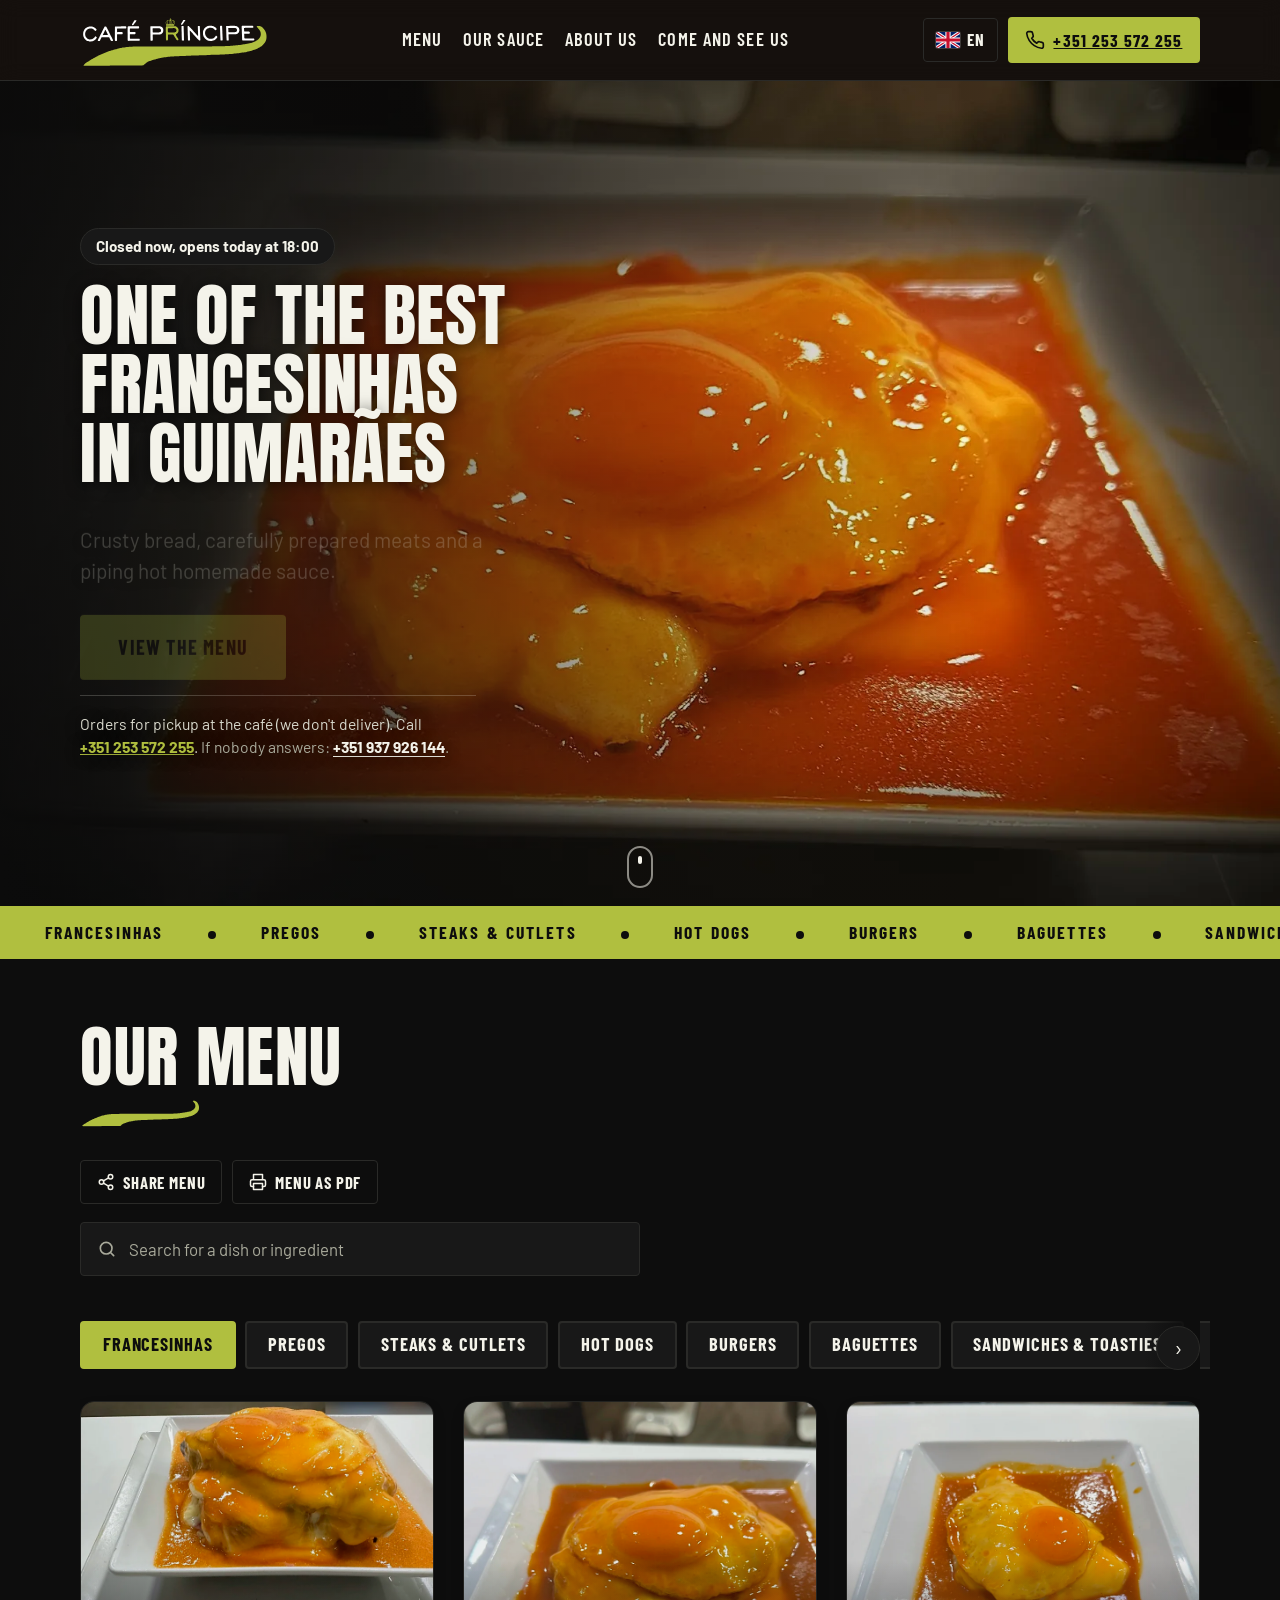
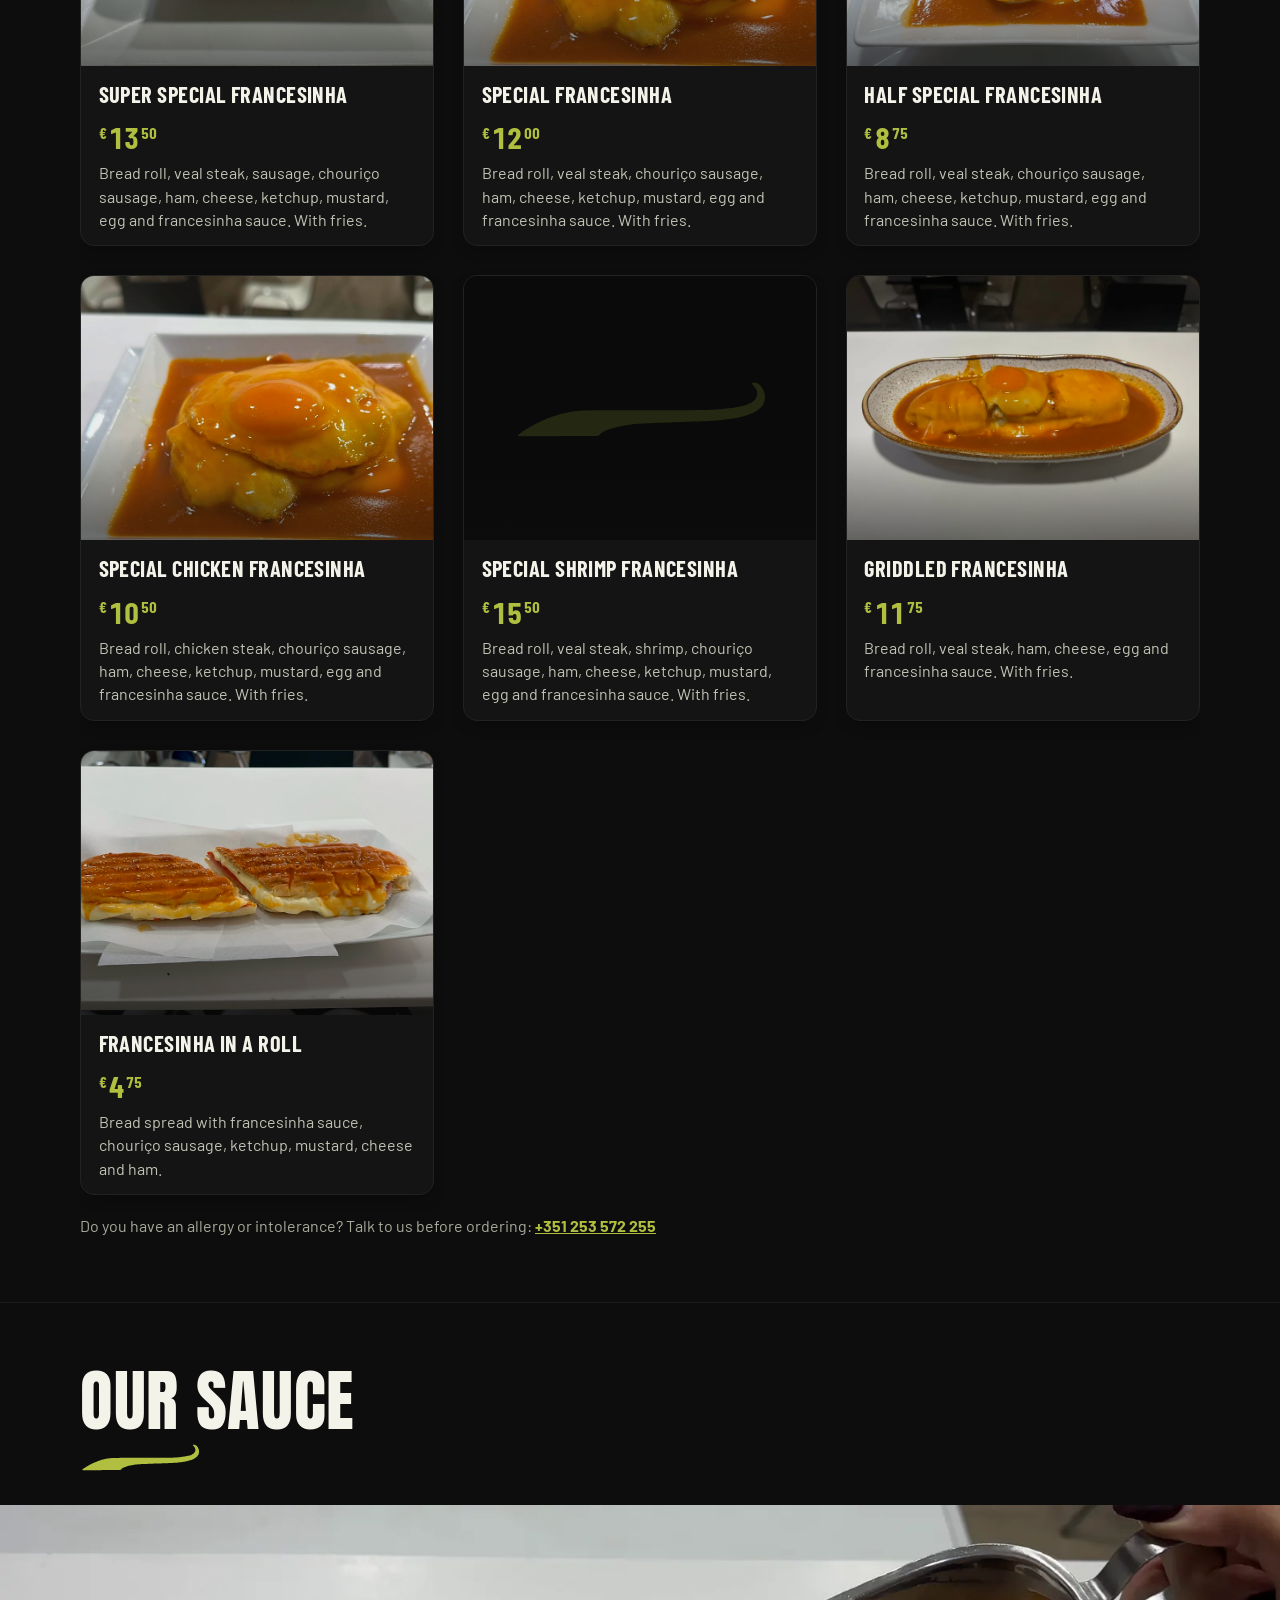
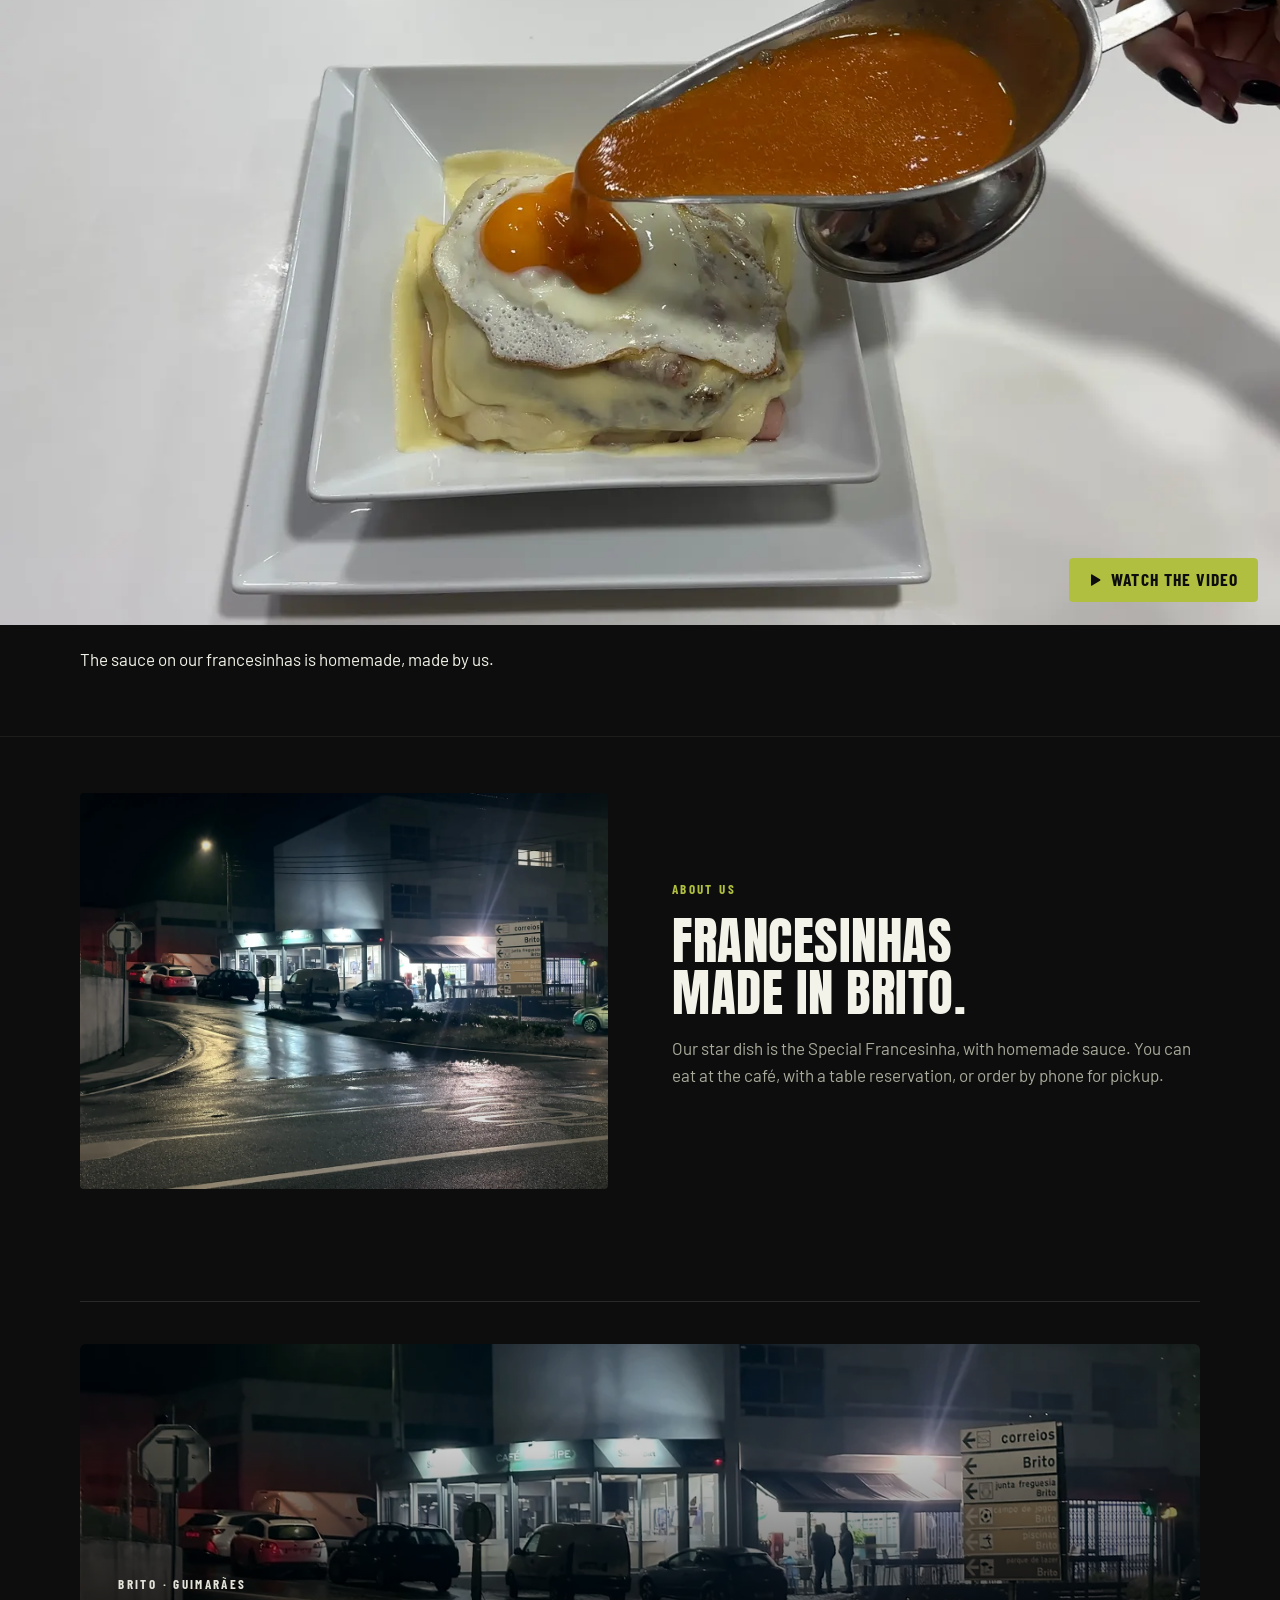
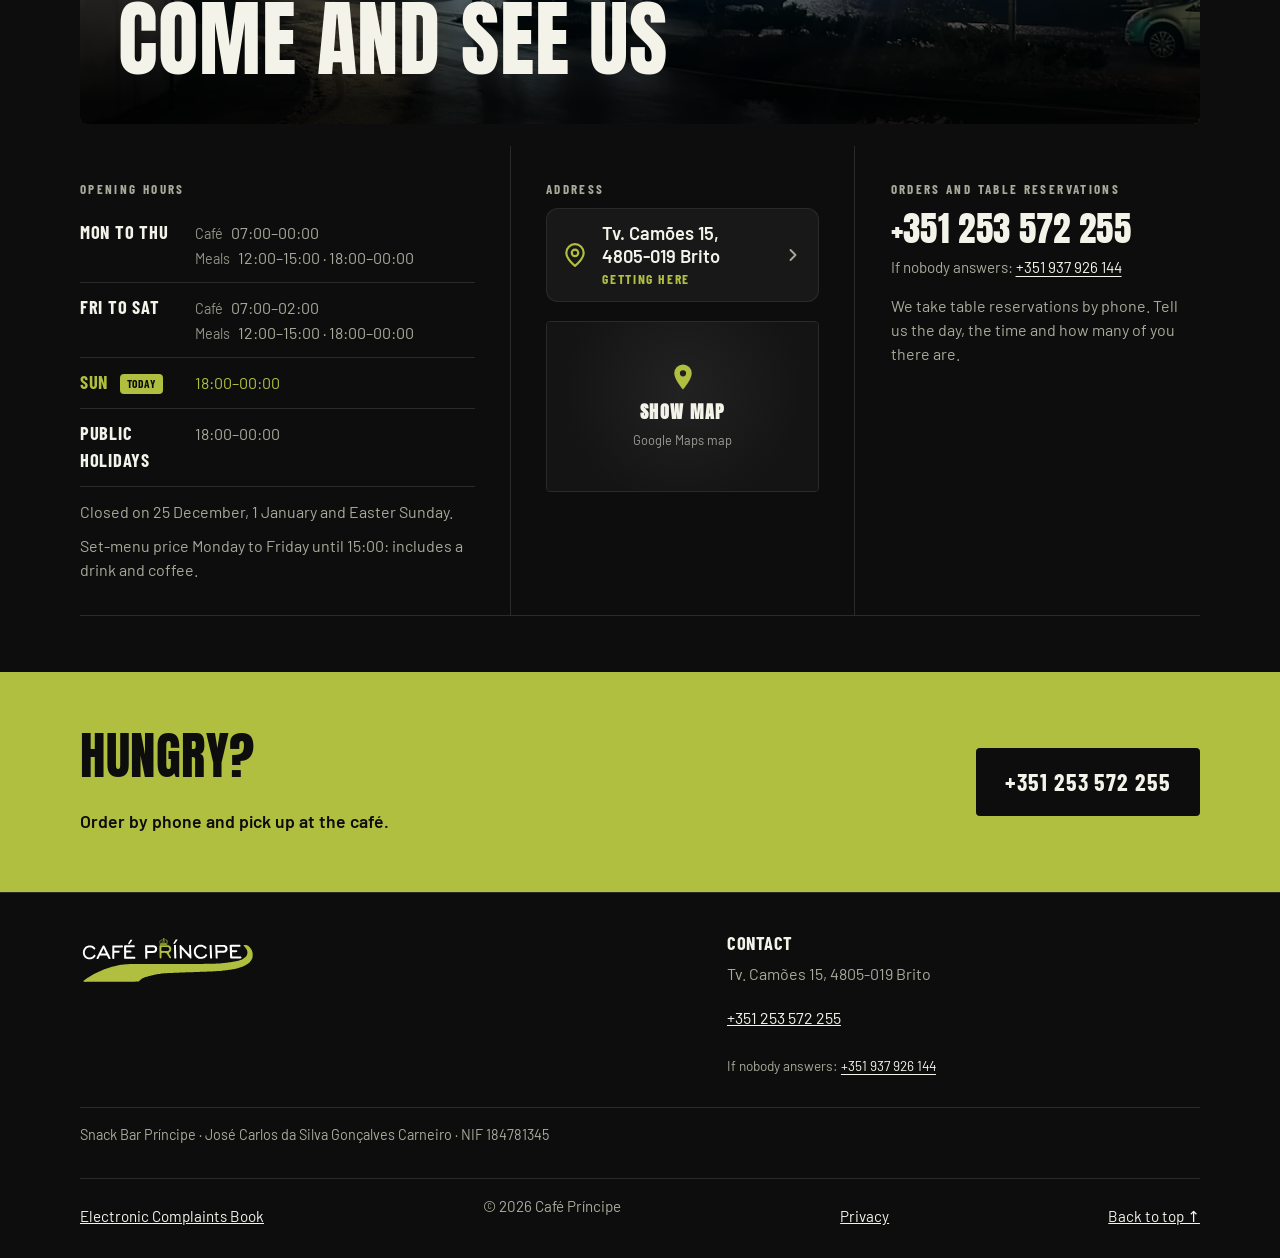
==== index.html @ 957758cd "Atualiza versões dos ficheiros" ====
<!DOCTYPE html>
<html lang="pt-PT">
<head>
<meta charset="UTF-8">
<meta name="viewport" content="width=device-width, initial-scale=1">
<title>Café Príncipe | Francesinhas em Brito, Guimarães</title>
<meta name="description" content="Café Príncipe, em Brito (Guimarães): francesinhas, pregos, panados, hambúrgueres e muito mais. Encomendas por telefone para levantar no café e reservas de mesa.">
<meta name="theme-color" content="#0D0D0D">
<!-- Partilha (WhatsApp/Facebook): endereço do site em og:url, canonical, JSON-LD, robots.txt e sitemap.xml (o sitemap é gerado por scripts/gerar-dados.py a partir do canonical) -->
<meta property="og:type" content="website">
<meta property="og:title" content="Café Príncipe">
<meta property="og:description" content="Francesinhas, pregos, panados e muito mais. Encomenda por telefone e levanta no café.">
<meta property="og:image" content="https://cafeprincipe.pt/og-image.jpg">
<meta property="og:url" content="https://cafeprincipe.pt/">
<meta name="twitter:card" content="summary_large_image">
<meta name="twitter:title" content="Café Príncipe">
<meta name="twitter:description" content="Francesinhas, pregos, panados e muito mais. Encomenda por telefone e levanta no café.">
<meta name="twitter:image" content="https://cafeprincipe.pt/og-image.jpg">
<link rel="canonical" href="https://cafeprincipe.pt/">
<link rel="icon" href="/favicon.ico" sizes="48x48">
<link rel="icon" type="image/png" sizes="192x192" href="/favicon-192.png">
<link rel="icon" type="image/svg+xml" href="/favicon.svg">
<link rel="apple-touch-icon" href="/apple-touch-icon.png">
<!-- Dados para o Google. O horário (openingHoursSpecification) é recalculado sozinho a partir do HORARIO em js/cafe.js quando a página abre -->
<script type="application/ld+json">
{"@context": "https://schema.org", "@type": "Restaurant", "name": "Café Príncipe", "url": "https://cafeprincipe.pt/", "telephone": "+351253572255", "address": {"@type": "PostalAddress", "streetAddress": "Tv. Camões 15", "postalCode": "4805-019", "addressLocality": "Brito, Guimarães", "addressCountry": "PT"}, "image": "https://cafeprincipe.pt/og-image.jpg", "servesCuisine": "Portuguesa", "acceptsReservations": true, "hasMenu": {"@type": "Menu", "url": "https://cafeprincipe.pt/#menu", "inLanguage": "pt-PT", "hasMenuSection": [{"@type": "MenuSection", "name": "Francesinhas", "hasMenuItem": [{"@type": "MenuItem", "name": "Super Francesinha Especial", "url": "https://cafeprincipe.pt/prato/super-francesinha-especial", "description": "Pão, bife de vitela, salsicha, chouriço, fiambre, queijo, ketchup, mostarda, ovo e molho de francesinha. Com batata.", "offers": {"@type": "Offer", "price": "13.50", "priceCurrency": "EUR"}}, {"@type": "MenuItem", "name": "Francesinha Especial", "url": "https://cafeprincipe.pt/prato/francesinha-especial", "description": "Pão, bife de vitela, chouriço, fiambre, queijo, ketchup, mostarda, ovo e molho de francesinha. Com batata.", "offers": {"@type": "Offer", "price": "12.00", "priceCurrency": "EUR"}}, {"@type": "MenuItem", "name": "Meia Francesinha Especial", "url": "https://cafeprincipe.pt/prato/meia-francesinha-especial", "description": "Pão, bife de vitela, chouriço, fiambre, queijo, ketchup, mostarda, ovo e molho de francesinha. Com batata.", "offers": {"@type": "Offer", "price": "8.75", "priceCurrency": "EUR"}}, {"@type": "MenuItem", "name": "Francesinha Especial de Frango", "url": "https://cafeprincipe.pt/prato/francesinha-especial-de-frango", "description": "Pão, bife de frango, chouriço, fiambre, queijo, ketchup, mostarda, ovo e molho de francesinha. Com batata.", "offers": {"@type": "Offer", "price": "10.50", "priceCurrency": "EUR"}}, {"@type": "MenuItem", "name": "Francesinha Especial de Camarão", "url": "https://cafeprincipe.pt/prato/francesinha-especial-de-camarao", "description": "Pão, bife de vitela, camarão, chouriço, fiambre, queijo, ketchup, mostarda, ovo e molho de francesinha. Com batata.", "offers": {"@type": "Offer", "price": "15.50", "priceCurrency": "EUR"}}, {"@type": "MenuItem", "name": "Francesinha na Chapa", "url": "https://cafeprincipe.pt/prato/francesinha-na-chapa", "description": "Pão, bife de vitela, fiambre, queijo, ovo e molho de francesinha. Com batata.", "offers": {"@type": "Offer", "price": "11.75", "priceCurrency": "EUR"}}, {"@type": "MenuItem", "name": "Francesinha em Pão", "url": "https://cafeprincipe.pt/prato/francesinha-em-pao", "description": "Pão barrado com molho de francesinha, chouriço, ketchup, mostarda, queijo e fiambre.", "offers": {"@type": "Offer", "price": "4.75", "priceCurrency": "EUR"}}]}, {"@type": "MenuSection", "name": "Pregos", "hasMenuItem": [{"@type": "MenuItem", "name": "Prego em Pão", "url": "https://cafeprincipe.pt/prato/prego-em-pao", "description": "Pão, bife de vitela, fiambre e queijo.", "offers": {"@type": "Offer", "price": "5.75", "priceCurrency": "EUR"}}, {"@type": "MenuItem", "name": "Prego em Pão c/ Ovo", "url": "https://cafeprincipe.pt/prato/prego-em-pao-c-ovo", "description": "Pão, bife de vitela, fiambre, queijo e ovo.", "offers": {"@type": "Offer", "price": "6.50", "priceCurrency": "EUR"}}, {"@type": "MenuItem", "name": "Prego em Prato", "url": "https://cafeprincipe.pt/prato/prego-em-prato", "description": "Bife de vitela, fiambre, queijo, alface, tomate e ovo. Com batata.", "offers": {"@type": "Offer", "price": "12.50", "priceCurrency": "EUR"}}]}, {"@type": "MenuSection", "name": "Bifes e Panados", "hasMenuItem": [{"@type": "MenuItem", "name": "Bife de Frango em Pão", "url": "https://cafeprincipe.pt/prato/bife-de-frango-em-pao", "description": "Pão, bife de frango, fiambre e queijo.", "offers": {"@type": "Offer", "price": "4.00", "priceCurrency": "EUR"}}, {"@type": "MenuItem", "name": "Panado no Pão", "url": "https://cafeprincipe.pt/prato/panado-no-pao", "description": "Pão, panado de porco, fiambre e queijo.", "offers": {"@type": "Offer", "price": "2.75", "priceCurrency": "EUR"}}, {"@type": "MenuItem", "name": "Panado em Prato", "url": "https://cafeprincipe.pt/prato/panado-em-prato", "description": "Panado de porco, fiambre, queijo e ovo. Com batata.", "offers": {"@type": "Offer", "price": "10.00", "priceCurrency": "EUR"}}]}, {"@type": "MenuSection", "name": "Cachorros", "hasMenuItem": [{"@type": "MenuItem", "name": "Cachorro em Pão", "url": "https://cafeprincipe.pt/prato/cachorro-em-pao", "description": "Pão barrado com molho de francesinha, salsicha, fiambre, queijo, ketchup e mostarda.", "offers": {"@type": "Offer", "price": "4.75", "priceCurrency": "EUR"}}, {"@type": "MenuItem", "name": "Cachorro Especial", "url": "https://cafeprincipe.pt/prato/cachorro-especial", "description": "Pão, salsicha, fiambre, queijo, ketchup, mostarda e molho de francesinha. Com batata.", "offers": {"@type": "Offer", "price": "11.00", "priceCurrency": "EUR"}}, {"@type": "MenuItem", "name": "Cachorro na Chapa", "url": "https://cafeprincipe.pt/prato/cachorro-na-chapa", "description": "Pão, salsicha, fiambre, queijo e molho de francesinha. Com batata.", "offers": {"@type": "Offer", "price": "11.00", "priceCurrency": "EUR"}}]}, {"@type": "MenuSection", "name": "Hambúrgueres", "hasMenuItem": [{"@type": "MenuItem", "name": "Hambúrguer em Pão", "url": "https://cafeprincipe.pt/prato/hamburguer-em-pao", "description": "Pão, hambúrguer, alface, tomate, queijo, fiambre, ovo, ketchup e mostarda.", "offers": {"@type": "Offer", "price": "5.75", "priceCurrency": "EUR"}}, {"@type": "MenuItem", "name": "Hambúrguer Especial", "url": "https://cafeprincipe.pt/prato/hamburguer-especial", "description": "Pão, hambúrguer, fiambre, queijo, alface, tomate, ovo, ketchup, mostarda e molho de francesinha. Com batata.", "offers": {"@type": "Offer", "price": "11.50", "priceCurrency": "EUR"}}, {"@type": "MenuItem", "name": "Hambúrguer de Picanha em Pão", "url": "https://cafeprincipe.pt/prato/hamburguer-de-picanha-em-pao", "description": "Pão, hambúrguer, fiambre, queijo cheddar, alface, tomate, bacon e molho Big Burger. Com batata.", "offers": {"@type": "Offer", "price": "10.50", "priceCurrency": "EUR"}}]}, {"@type": "MenuSection", "name": "Baguetes", "hasMenuItem": [{"@type": "MenuItem", "name": "Prego em Baguete c/ Ovo", "url": "https://cafeprincipe.pt/prato/prego-em-baguete-c-ovo", "description": "Baguete, bife de vitela, fiambre, queijo e ovo.", "offers": {"@type": "Offer", "price": "9.50", "priceCurrency": "EUR"}}, {"@type": "MenuItem", "name": "Baguete de Atum", "url": "https://cafeprincipe.pt/prato/baguete-de-atum", "description": "Baguete, maionese, alface, tomate, fiambre, queijo, atum e ovo.", "offers": {"@type": "Offer", "price": "5.00", "priceCurrency": "EUR"}}, {"@type": "MenuItem", "name": "Baguete Americana", "url": "https://cafeprincipe.pt/prato/baguete-americana", "description": "Baguete, maionese, alface, tomate, fiambre, queijo e ovo.", "offers": {"@type": "Offer", "price": "4.75", "priceCurrency": "EUR"}}]}, {"@type": "MenuSection", "name": "Sandes e Tostas", "hasMenuItem": [{"@type": "MenuItem", "name": "Sandes de Fiambre", "url": "https://cafeprincipe.pt/prato/sandes-de-fiambre", "description": "Pão e fiambre.", "offers": {"@type": "Offer", "price": "1.50", "priceCurrency": "EUR"}}, {"@type": "MenuItem", "name": "Sandes de Queijo", "url": "https://cafeprincipe.pt/prato/sandes-de-queijo", "description": "Pão e queijo.", "offers": {"@type": "Offer", "price": "1.60", "priceCurrency": "EUR"}}, {"@type": "MenuItem", "name": "Sandes Mista", "url": "https://cafeprincipe.pt/prato/sandes-mista", "description": "Pão, queijo e fiambre.", "offers": {"@type": "Offer", "price": "2.50", "priceCurrency": "EUR"}}, {"@type": "MenuItem", "name": "Torrada em Pão de Forma", "url": "https://cafeprincipe.pt/prato/torrada-em-pao-de-forma", "description": "Pão de forma barrado com manteiga.", "offers": {"@type": "Offer", "price": "1.30", "priceCurrency": "EUR"}}, {"@type": "MenuItem", "name": "Tosta Mista", "url": "https://cafeprincipe.pt/prato/tosta-mista", "description": "Pão barrado com manteiga, queijo e fiambre.", "offers": {"@type": "Offer", "price": "3.50", "priceCurrency": "EUR"}}]}, {"@type": "MenuSection", "name": "Omeletes", "hasMenuItem": [{"@type": "MenuItem", "name": "Omelete Mista", "url": "https://cafeprincipe.pt/prato/omelete-mista", "description": "Ovo, alface, tomate, cenoura, milho, fiambre e queijo. Com batata. Molho à escolha: iogurte ou azeite e vinagre.", "offers": {"@type": "Offer", "price": "9.50", "priceCurrency": "EUR"}}, {"@type": "MenuItem", "name": "Omelete de Fiambre", "url": "https://cafeprincipe.pt/prato/omelete-de-fiambre", "description": "Ovo, alface, tomate, cenoura, milho e fiambre. Com batata. Molho à escolha: iogurte ou azeite e vinagre.", "offers": {"@type": "Offer", "price": "8.75", "priceCurrency": "EUR"}}, {"@type": "MenuItem", "name": "Omelete de Queijo", "url": "https://cafeprincipe.pt/prato/omelete-de-queijo", "description": "Ovo, alface, tomate, cenoura, milho e queijo. Com batata. Molho à escolha: iogurte ou azeite e vinagre.", "offers": {"@type": "Offer", "price": "9.00", "priceCurrency": "EUR"}}, {"@type": "MenuItem", "name": "Omelete de Camarão", "url": "https://cafeprincipe.pt/prato/omelete-de-camarao", "description": "Ovo, camarão, alface, tomate, cenoura, milho, queijo e fiambre. Com batata. Molho à escolha: iogurte ou azeite e vinagre.", "offers": {"@type": "Offer", "price": "14.00", "priceCurrency": "EUR"}}]}, {"@type": "MenuSection", "name": "Saladas", "hasMenuItem": [{"@type": "MenuItem", "name": "Salada Mista", "url": "https://cafeprincipe.pt/prato/salada-mista", "description": "Alface, tomate, cenoura, milho, fiambre e queijo. Molho à escolha: iogurte ou azeite e vinagre.", "offers": {"@type": "Offer", "price": "7.00", "priceCurrency": "EUR"}}, {"@type": "MenuItem", "name": "Salada de Atum", "url": "https://cafeprincipe.pt/prato/salada-de-atum", "description": "Alface, tomate, cenoura, milho e atum. Com batata. Molho à escolha: iogurte ou azeite e vinagre.", "offers": {"@type": "Offer", "price": "7.50", "priceCurrency": "EUR"}}, {"@type": "MenuItem", "name": "Bife de Frango c/ Salada e Batata", "url": "https://cafeprincipe.pt/prato/bife-de-frango-c-salada-e-batata", "description": "Bife de frango, alface, tomate, fiambre, queijo, cenoura e milho. Com batata. Molho à escolha: iogurte ou azeite e vinagre.", "offers": {"@type": "Offer", "price": "9.25", "priceCurrency": "EUR"}}]}, {"@type": "MenuSection", "name": "Picadinhos", "hasMenuItem": [{"@type": "MenuItem", "name": "Picadinho de Vitela", "url": "https://cafeprincipe.pt/prato/picadinho-de-vitela", "description": "Carne de vitela, salsicha, chouriço, pickles, azeitonas e molho de francesinha. Com batata.", "offers": {"@type": "Offer", "price": "12.00", "priceCurrency": "EUR"}}, {"@type": "MenuItem", "name": "Meio Picadinho de Vitela", "url": "https://cafeprincipe.pt/prato/meio-picadinho-de-vitela", "description": "Carne de vitela, salsicha, chouriço, pickles, azeitonas e molho de francesinha. Com batata.", "offers": {"@type": "Offer", "price": "8.75", "priceCurrency": "EUR"}}]}, {"@type": "MenuSection", "name": "Entradas", "hasMenuItem": [{"@type": "MenuItem", "name": "Pão de Alho", "url": "https://cafeprincipe.pt/prato/pao-de-alho", "offers": {"@type": "Offer", "price": "2.75", "priceCurrency": "EUR"}}, {"@type": "MenuItem", "name": "Pão de Alho c/ Bacon", "url": "https://cafeprincipe.pt/prato/pao-de-alho-c-bacon", "description": "Com bacon.", "offers": {"@type": "Offer", "price": "4.50", "priceCurrency": "EUR"}}, {"@type": "MenuItem", "name": "Asinhas de Frango", "url": "https://cafeprincipe.pt/prato/asinhas-de-frango", "description": "Asinhas de frango fritas.", "offers": {"@type": "Offer", "price": "4.50", "priceCurrency": "EUR"}}, {"@type": "MenuItem", "name": "Rissóis de Carne", "url": "https://cafeprincipe.pt/prato/rissois-de-carne", "description": "6 rissóis de carne.", "offers": {"@type": "Offer", "price": "4.20", "priceCurrency": "EUR"}}, {"@type": "MenuItem", "name": "Bolinhos de Bacalhau", "url": "https://cafeprincipe.pt/prato/bolinhos-de-bacalhau", "description": "6 bolinhos de bacalhau.", "offers": {"@type": "Offer", "price": "4.80", "priceCurrency": "EUR"}}]}, {"@type": "MenuSection", "name": "Menu Infantil", "hasMenuItem": [{"@type": "MenuItem", "name": "Mini Prego de Vitela com Ovo", "url": "https://cafeprincipe.pt/prato/mini-prego-de-vitela-com-ovo", "description": "Mini prego de vitela com ovo.", "offers": {"@type": "Offer", "price": "8.75", "priceCurrency": "EUR"}}, {"@type": "MenuItem", "name": "Bife de Frango com Batata", "url": "https://cafeprincipe.pt/prato/bife-de-frango-com-batata", "description": "Bife de frango com batata.", "offers": {"@type": "Offer", "price": "5.50", "priceCurrency": "EUR"}}, {"@type": "MenuItem", "name": "2 Salsichas com Batata e Ovo", "url": "https://cafeprincipe.pt/prato/2-salsichas-com-batata-e-ovo", "description": "Duas salsichas com batata e ovo.", "offers": {"@type": "Offer", "price": "4.50", "priceCurrency": "EUR"}}, {"@type": "MenuItem", "name": "Hambúrguer com Ovo e Batata", "url": "https://cafeprincipe.pt/prato/hamburguer-com-ovo-e-batata", "description": "Hambúrguer com ovo e batata.", "offers": {"@type": "Offer", "price": "4.75", "priceCurrency": "EUR"}}]}, {"@type": "MenuSection", "name": "Sobremesas", "hasMenuItem": [{"@type": "MenuItem", "name": "Mousse de Chocolate", "url": "https://cafeprincipe.pt/prato/mousse-de-chocolate", "description": "Mousse de chocolate com granulado.", "offers": {"@type": "Offer", "price": "2.50", "priceCurrency": "EUR"}}, {"@type": "MenuItem", "name": "Baba de Camelo", "url": "https://cafeprincipe.pt/prato/baba-de-camelo", "description": "Doce cremoso de leite condensado com frutos secos.", "offers": {"@type": "Offer", "price": "2.50", "priceCurrency": "EUR"}}, {"@type": "MenuItem", "name": "Cheesecake de Limão", "url": "https://cafeprincipe.pt/prato/cheesecake-de-limao", "description": "Cheesecake cremoso com cobertura de limão.", "offers": {"@type": "Offer", "price": "2.50", "priceCurrency": "EUR"}}, {"@type": "MenuItem", "name": "Cheesecake de Maracujá", "url": "https://cafeprincipe.pt/prato/cheesecake-de-maracuja", "description": "Cheesecake cremoso com cobertura de maracujá.", "offers": {"@type": "Offer", "price": "2.50", "priceCurrency": "EUR"}}, {"@type": "MenuItem", "name": "Cheesecake de Oreo", "url": "https://cafeprincipe.pt/prato/cheesecake-de-oreo", "description": "Cheesecake cremoso com bolacha Oreo.", "offers": {"@type": "Offer", "price": "2.50", "priceCurrency": "EUR"}}, {"@type": "MenuItem", "name": "Cheesecake de Frutos Vermelhos", "url": "https://cafeprincipe.pt/prato/cheesecake-de-frutos-vermelhos", "description": "Cheesecake cremoso com cobertura de frutos vermelhos.", "offers": {"@type": "Offer", "price": "2.50", "priceCurrency": "EUR"}}, {"@type": "MenuItem", "name": "Mousse de Oreo", "url": "https://cafeprincipe.pt/prato/mousse-de-oreo", "description": "Mousse cremosa com bolacha Oreo.", "offers": {"@type": "Offer", "price": "2.50", "priceCurrency": "EUR"}}, {"@type": "MenuItem", "name": "Natas do Céu", "url": "https://cafeprincipe.pt/prato/natas-do-ceu", "description": "Sobremesa cremosa com bolacha.", "offers": {"@type": "Offer", "price": "2.50", "priceCurrency": "EUR"}}]}]}, "paymentAccepted": "Cash, Multibanco, MB WAY", "openingHoursSpecification": [{"@type": "OpeningHoursSpecification", "dayOfWeek": "Sunday", "opens": "18:00", "closes": "23:59"}, {"@type": "OpeningHoursSpecification", "dayOfWeek": "Monday", "opens": "07:00", "closes": "23:59"}, {"@type": "OpeningHoursSpecification", "dayOfWeek": "Tuesday", "opens": "07:00", "closes": "23:59"}, {"@type": "OpeningHoursSpecification", "dayOfWeek": "Wednesday", "opens": "07:00", "closes": "23:59"}, {"@type": "OpeningHoursSpecification", "dayOfWeek": "Thursday", "opens": "07:00", "closes": "23:59"}, {"@type": "OpeningHoursSpecification", "dayOfWeek": "Friday", "opens": "07:00", "closes": "02:00"}, {"@type": "OpeningHoursSpecification", "dayOfWeek": "Saturday", "opens": "07:00", "closes": "02:00"}]}
</script>

<link rel="preload" as="font" type="font/woff2" href="/fonts/anton-400-latin.woff2" crossorigin>
<link rel="preload" as="font" type="font/woff2" href="/fonts/barlow-400-latin.woff2" crossorigin>
<link rel="preload" as="font" type="font/woff2" href="/fonts/barlow-500-latin.woff2" crossorigin>
<link rel="preload" as="font" type="font/woff2" href="/fonts/barlow-600-latin.woff2" crossorigin>
<link rel="preload" as="font" type="font/woff2" href="/fonts/barlow-condensed-600-latin.woff2" crossorigin>
<link rel="stylesheet" href="/css/estilo.css?v=1659bff3">
<meta name="versao" content="1659bff3">
<script>document.documentElement.classList.add("js");if(!(navigator.serviceWorker&&navigator.serviceWorker.controller)){[["/img/hero.webp","(min-width:821px)"],["/img/hero-v-francesinha-especial.webp","(max-width:820px)"]].forEach(function(x){var k=document.createElement("link");k.rel="preload";k.as="image";k.href=x[0];k.media=x[1];k.setAttribute("fetchpriority","high");document.head.appendChild(k)})}setTimeout(function(){document.documentElement.classList.add("pronto")},1500);try{var l=(localStorage.getItem("idioma")||navigator.language||"pt").slice(0,2).toLowerCase();if(/^(en|fr|de|es)$/.test(l)){var k=document.createElement("link");k.rel="preload";k.as="script";k.href="/js/traducoes.js?v="+document.querySelector("meta[name=versao]").content;document.head.appendChild(k)}}catch(e){}</script>
</head>
<body>

<dialog id="dlgPriv" aria-labelledby="privTitulo">
  <button type="button" class="dlg-fechar" id="fecharPriv" aria-label="Fechar">×</button>
  <h2 id="privTitulo"></h2>
  <div id="privCorpo"></div>
</dialog>

<dialog id="dlgMapas" class="folha" aria-labelledby="mapasTitulo">
  <div class="folha-pega" aria-hidden="true"></div>
  <h2 id="mapasTitulo" tabindex="-1" autofocus>Como chegar</h2>
  <p class="folha-morada" id="mapasMorada"></p>
  <a class="folha-linha" id="gmaps2" target="_blank" rel="noopener"><img src="/img/mapas/google-maps.svg" alt="" width="40" height="40" loading="lazy"><span>Google Maps</span><s aria-hidden="true">›</s></a>
  <a class="folha-linha" id="waze2" target="_blank" rel="noopener"><img src="/img/mapas/waze.svg" alt="" width="40" height="40" loading="lazy"><span>Waze</span><s aria-hidden="true">›</s></a>
  <a class="folha-linha" id="apple2" target="_blank" rel="noopener" hidden><img src="/img/mapas/apple-maps.svg" alt="" width="40" height="40" loading="lazy"><span>Apple Maps</span><s aria-hidden="true">›</s></a>
</dialog>

<div id="menuImpressao" aria-hidden="true"></div>


<!-- Logótipo vetorial do Café Príncipe (definido uma vez, usado com <use>) -->
<svg width="0" height="0" style="position:absolute" aria-hidden="true" focusable="false">
  <defs>
    <g id="logo-cp">
      <path style="fill:#fff" fill-rule="evenodd" d="M642.8 103.2C642.7 103 642.4 102.7 642.3 102.4C642.2 102.1 642.1 101.8 642.2 101.4C642.2 101.1 641.9 101.4 642.4 100.2C642.9 99.1 644.4 95.9 645.2 94.3C646.1 92.7 647 92 647.7 90.8C648.4 89.5 648.9 88.1 649.5 86.9C650.2 85.8 651 84.9 651.7 83.9C652.3 82.9 652.8 81.6 653.2 80.8C653.7 80 653.8 79.8 654.2 79.4C654.7 78.9 655.2 78.4 655.8 78.1C656.3 77.8 656.1 77.7 657.4 77.6C658.7 77.5 662.3 77.4 663.4 77.4C664.6 77.4 664 77.4 664.2 77.5C664.5 77.6 664.7 77.7 664.9 77.9C665.1 78.1 665.3 78.3 665.4 78.7C665.5 79 665.6 79.4 665.5 79.8C665.5 80.1 665.5 80.5 665.3 80.9C665.1 81.3 665.5 81.1 664.6 82.2C663.8 83.4 661.7 85.7 660.2 87.6C658.8 89.5 657.2 92.1 656.1 93.6C655.1 95 654.8 95 653.8 96.4C652.7 97.8 650.7 100.8 649.9 101.9C649 103 649.2 102.7 648.8 102.9C648.3 103.2 648.2 103.3 647.4 103.5C646.6 103.5 644.7 103.6 643.9 103.5C643.1 103.5 642.9 103.2 642.8 103.2Z M379.8 104.7C379.7 104.5 379.3 104.2 379.2 103.9C379.1 103.6 379 103.3 379 102.9C379 102.6 379.1 102.1 379.2 101.8C379.3 101.4 379.2 101.3 379.6 100.6C380 99.9 381 98.5 381.6 97.4C382.2 96.4 382.6 95.3 383.2 94.2C383.8 93.2 384.7 92.4 385.4 91.1C386.2 89.8 386.7 88.3 387.8 86.6C388.8 84.9 390.8 81.9 391.7 80.8C392.6 79.6 392.6 79.8 393.1 79.6C393.6 79.3 393.4 79.2 394.6 79.2C395.8 79.1 399.2 79 400.4 79C401.6 79.1 401.2 79.1 401.6 79.3C401.9 79.4 402.2 79.6 402.5 79.8C402.7 79.9 402.9 80.1 403 80.4C403.1 80.7 403.3 81.1 403.3 81.4C403.3 81.8 403.3 82.2 403.2 82.6C403.1 82.9 403.4 82.7 402.7 83.6C402.1 84.5 400.5 86.1 399.2 87.9C397.9 89.7 396 92.6 394.8 94.3C393.5 96 392.7 96.6 391.6 98.1C390.4 99.6 388.8 102.1 387.9 103.2C387 104.3 386.8 104.3 386.2 104.7C385.7 105.1 385.2 105.3 384.4 105.4C383.6 105.5 381.9 105.4 381.2 105.3C380.6 105.3 380.7 105.2 380.4 105.1C380.2 105 379.9 104.7 379.8 104.7Z M826.1 133.2C825.9 133.1 825.8 133.4 825.2 132.6C824.7 131.9 823.6 129.9 822.6 128.8C821.6 127.6 820.5 126.6 819.4 125.8C818.4 125 817.8 124.5 816.4 123.8C815.1 123 812.9 121.9 811.4 121.2C810 120.6 809.4 120.4 807.8 120.1C806.1 119.7 803.6 119.3 801.8 119.2C799.9 119.1 798.4 119.3 796.9 119.4C795.4 119.6 794.4 119.6 792.9 119.9C791.4 120.3 789.4 120.9 788.1 121.4C786.7 121.9 785.6 122.5 784.8 123C783.9 123.5 784 123.4 782.9 124.4C781.8 125.4 779.3 127.6 778.1 128.9C776.9 130.2 776.2 131.2 775.7 132.1C775.1 132.9 774.9 133.4 774.6 134C774.3 134.6 774.2 134.6 773.8 135.8C773.5 136.9 772.7 139.1 772.3 141.1C772 143 771.7 145.5 771.7 147.4C771.6 149.4 772 151.3 772.1 152.8C772.3 154.2 772.3 154.3 772.8 155.9C773.3 157.5 774.4 160.8 775.1 162.4C775.8 164 776 164.1 777.1 165.5C778.1 166.9 779.8 169.2 781.4 170.8C783 172.3 785 173.5 786.6 174.5C788.2 175.6 789.2 176.2 790.9 176.9C792.6 177.5 795.2 178.2 796.8 178.5C798.3 178.8 799 178.8 800.4 178.8C801.8 178.9 803.6 179 805.2 178.8C806.9 178.7 808.8 178.3 810.2 178C811.7 177.6 812.8 177.2 813.9 176.8C815.1 176.3 816.5 175.6 817.2 175.2C818 174.8 817.4 175.2 818.4 174.4C819.4 173.7 821.7 171.8 823.1 170.4C824.5 169 825.8 167.1 826.7 165.9C827.6 164.7 828 163.9 828.4 163.4C828.9 162.8 829 162.7 829.4 162.5C829.8 162.4 830.3 162.3 830.8 162.3C831.2 162.3 831.6 162.5 832.1 162.8C832.6 163 833 163.3 833.8 163.9C834.5 164.4 835.9 165.6 836.4 166.1C837 166.6 836.9 166.6 837 166.9C837.2 167.2 837.3 167.5 837.3 167.9C837.4 168.3 837.4 168.8 837.4 169.2C837.4 169.7 837.4 169.9 837.2 170.4C836.9 171 836.8 171.5 836.1 172.6C835.4 173.6 834.6 175 832.9 176.8C831.2 178.5 827.9 181.6 826 183.1C824 184.6 822.3 185.3 821.2 185.9C820.2 186.5 820.4 186.3 819.4 186.7C818.4 187.1 816.8 187.7 815.2 188.1C813.8 188.5 811.6 189.1 810.4 189.3C809.2 189.6 808.9 189.6 808.1 189.7C807.3 189.8 807.5 189.8 805.6 189.8C803.7 189.8 798.8 189.9 796.6 189.8C794.3 189.6 793.8 189.4 792.1 189C790.4 188.6 788.1 188 786.2 187.3C784.4 186.6 783 186 781.1 184.8C779.1 183.7 776.2 181.6 774.6 180.3C773 179.1 772.4 178.2 771.5 177.2C770.6 176.3 769.9 175.5 769.1 174.4C768.2 173.3 767.3 171.9 766.5 170.8C765.8 169.6 765 168.2 764.6 167.3C764.1 166.5 764.4 167.3 763.9 165.9C763.5 164.6 762.3 161.2 761.8 159.2C761.2 157.3 761 156 760.7 154.1C760.5 152.1 760.3 150 760.4 147.6C760.4 145.2 760.7 141.7 760.9 139.8C761.1 137.8 761.2 137.2 761.7 135.8C762.1 134.3 762.7 132.8 763.5 131.1C764.3 129.4 765.7 126.6 766.4 125.4C767 124.2 766 125.3 767.5 123.8C768.8 122.2 773.3 117.7 774.8 116.3C776.2 114.8 775.6 115.5 776.2 115.1C776.9 114.7 777.3 114.4 778.6 113.7C779.9 113 782.6 111.6 783.9 111C785.2 110.4 785.1 110.5 786.4 110.2C787.7 109.8 789.8 109.1 791.6 108.8C793.4 108.5 795.9 108.3 797.2 108.2C798.6 108.1 798.4 108.1 799.8 108.2C801.1 108.2 803.6 108.4 805.4 108.6C807.2 108.8 809.1 109 810.6 109.3C812.1 109.6 813 109.9 814.4 110.4C815.9 110.9 817.7 111.6 819.2 112.3C820.8 113.1 822.3 114.1 823.6 114.9C824.8 115.7 825.7 116.2 826.8 117.1C827.9 117.9 829.4 119.2 830.2 120C831.1 120.8 831.3 121.1 831.9 121.8C832.4 122.4 833.1 123.5 833.5 124.1C833.8 124.7 833.9 124.9 834 125.2C834.1 125.6 834.2 126.1 834.2 126.4C834.2 126.8 834.2 127.1 834.1 127.4C834 127.8 833.9 128.1 833.5 128.4C833.2 128.8 833.4 128.8 832.2 129.6C831.1 130.4 827.8 132.5 826.8 133.1C825.7 133.7 826.2 133.1 826.1 133.2Z M1035.2 186.1C1034.9 186.2 1034.1 186.7 1033.4 186.9C1032.8 187.1 1037.1 187.1 1031.2 187.2C1025.4 187.3 1007.3 187.5 998.2 187.5C989.2 187.5 981.3 187.5 977.1 187.4C972.9 187.4 973.9 187.2 973.1 187.1C972.2 187 972.4 187 972.1 186.9C971.8 186.8 971.6 186.6 971.5 186.4C971.3 186.2 971.1 185.9 971 185.6C971 185.2 971.1 189.1 970.9 184.4C970.7 179.7 970.2 163.4 969.9 157.2C969.7 151.1 969.6 151.9 969.4 147.8C969.3 143.6 969.2 136.2 969 132.1C968.9 128 968.5 125.7 968.4 123.1C968.2 120.5 968.2 118.3 968.2 116.4C968.2 114.5 968.2 112.7 968.3 111.8C968.4 110.8 968.6 110.9 968.8 110.6C968.9 110.2 969.1 110 969.4 109.7C969.7 109.5 970.1 109.3 970.4 109.2C970.8 109 963.1 109.1 971.6 109C980.1 108.9 1012 108.5 1021.2 108.5C1030.5 108.5 1025.9 108.6 1027.1 108.7C1028.2 108.8 1027.9 109 1028.2 109.2C1028.6 109.4 1028.9 109.7 1029.2 110.1C1029.6 110.5 1029.9 111 1030.2 111.4C1030.4 111.9 1030.5 112.2 1030.6 112.8C1030.8 113.3 1030.8 114.2 1030.9 114.9C1030.9 115.7 1030.8 116.8 1030.8 117.2C1030.7 117.8 1030.7 117.7 1030.5 117.9C1030.4 118.1 1030.2 118.3 1029.9 118.6C1029.5 118.8 1029 119.2 1028.6 119.4C1028.2 119.6 1034.9 119.6 1027.6 119.7C1020.2 119.8 992 119.9 984.4 120C976.9 120.1 982.8 120.2 982.2 120.3C981.7 120.5 981.3 120.8 981 121.1C980.7 121.3 980.8 121.5 980.7 121.8C980.6 122 980.5 121.1 980.6 122.8C980.8 124.4 981.4 129.8 981.5 131.9C981.7 134.1 981.4 134.5 981.5 135.6C981.6 136.6 981.8 137.6 982 138.2C982.2 138.9 982.4 139 982.7 139.2C983 139.5 983.3 139.6 983.8 139.7C984.2 139.8 982.6 139.9 985.4 139.9C988.2 140 997.6 140 1000.8 140C1003.9 140 1003.1 139.8 1004.4 139.8C1005.7 139.8 1007.7 139.9 1008.6 140.1C1009.5 140.2 1009.5 140.3 1009.9 140.8C1010.4 141.2 1011 142 1011.3 142.6C1011.7 143.1 1011.8 143.1 1012 144.1C1012.1 145.1 1012.2 147.7 1012.2 148.6C1012.2 149.5 1012.2 149.1 1011.9 149.4C1011.7 149.7 1011.3 150 1010.8 150.2C1010.3 150.5 1010.6 150.7 1009.1 150.8C1007.5 150.9 1005.5 151 1001.6 151.1C997.6 151.2 988.4 151.2 985.4 151.2C982.4 151.3 983.9 151.3 983.4 151.5C982.9 151.6 982.5 151.8 982.2 152C982 152.2 981.9 152.5 981.8 152.8C981.7 153 981.7 152.8 981.7 153.6C981.8 154.3 982 154.1 982.2 157.2C982.3 160.4 982.5 169.8 982.6 172.6C982.7 175.4 982.8 173.8 982.9 174.2C983.1 174.7 983.3 175.1 983.5 175.4C983.8 175.7 984 175.9 984.4 176.1C984.8 176.2 982.4 176.3 985.9 176.4C989.4 176.4 1000.7 176.5 1005.2 176.5C1009.8 176.5 1010.4 176.3 1013.1 176.3C1015.8 176.3 1019.4 176.5 1021.4 176.5C1023.5 176.6 1023.5 176.4 1025.4 176.3C1027.4 176.3 1031.7 176.3 1033.1 176.4C1034.5 176.4 1033.5 176.5 1033.8 176.7C1034 176.8 1034.1 176.9 1034.4 177.3C1034.8 177.8 1035.5 178.9 1035.9 179.4C1036.2 179.9 1036.2 180 1036.3 180.4C1036.3 180.8 1036.4 181.2 1036.3 181.9C1036.3 182.6 1036.1 184 1036 184.6C1035.8 185.2 1035.8 185.2 1035.7 185.4C1035.6 185.7 1035.2 186 1035.2 186.1Z M863.1 188.1C861.9 188.1 857.2 187.9 855.9 187.8C854.6 187.7 855.6 187.6 855.4 187.4C855.3 187.3 855.2 187.4 855.1 186.9C855 186.4 854.8 186.4 854.6 184.6C854.5 182.8 854.5 183.4 854.1 175.9C853.8 168.5 853.1 150.2 852.8 139.9C852.4 129.6 852 118.9 851.9 114.2C851.8 109.6 851.9 112.6 852 111.9C852.2 111.2 852.3 110.7 852.6 110.3C852.8 109.8 853.1 109.6 853.5 109.4C853.9 109.2 853.9 109.1 855.1 109C856.2 109 859.3 109 860.4 109C861.5 109.1 861.3 109.2 861.6 109.3C861.9 109.4 862 109.6 862.2 109.8C862.4 109.9 862.4 109.9 862.6 110.4C862.8 111 862.9 108.4 863.2 113.1C863.6 117.8 864.4 133.4 864.6 138.4C864.8 143.4 864.5 141.1 864.6 143.2C864.6 145.4 864.9 147.3 865 151.6C865.2 155.9 865.5 165.5 865.6 168.9C865.8 172.4 865.8 169.7 865.9 172.2C866 174.8 866.1 182 866.2 184.2C866.2 186.5 866.1 185.3 866 185.8C865.9 186.2 865.9 186.4 865.6 186.8C865.3 187.1 864.8 187.5 864.4 187.7C864 187.9 863.3 188.1 863.1 188.1Z M888.2 187.3C888.2 187.2 887.9 187 887.8 186.7C887.6 186.4 887.5 186.9 887.4 185.6C887.3 184.2 887.4 189.6 887 178.6C886.6 167.6 885.3 130.4 884.9 119.8C884.5 109.1 884.6 116.1 884.5 114.8C884.5 113.4 884.5 112.5 884.6 111.9C884.7 111.3 884.8 111.2 884.9 110.9C885 110.7 885.1 110.4 885.4 110.2C885.7 109.9 885.9 109.6 886.6 109.5C887.2 109.3 886.9 109.4 889.2 109.3C891.6 109.3 895 109.4 900.8 109.4C906.5 109.3 918.2 109.1 923.8 109.1C929.3 109.1 931.9 109.3 934.1 109.4C936.3 109.5 935.8 109.5 937.1 109.8C938.3 110 940.1 110.4 941.6 111C943.1 111.6 945 112.8 946.1 113.3C947.1 113.9 947.1 113.9 947.9 114.6C948.7 115.2 950 116.3 950.9 117.3C951.8 118.3 952.7 119.7 953.2 120.6C953.8 121.5 953.7 121.6 954.1 122.8C954.5 123.9 955.1 126.3 955.4 127.4C955.7 128.5 955.7 128.4 955.8 129.4C955.9 130.4 955.9 132.6 955.9 133.6C955.9 134.5 955.8 134.5 955.7 135.1C955.6 135.7 955.4 135.8 955.1 137C954.8 138.1 954.5 140.5 953.9 141.9C953.3 143.3 952.6 144.4 951.7 145.6C950.8 146.8 949.3 148.2 948.2 149.1C947.2 150 946.3 150.6 945.4 151.2C944.5 151.7 943.9 152.1 942.8 152.5C941.6 152.9 939.7 153.4 938.6 153.7C937.4 153.9 937.4 153.9 935.9 154.1C934.5 154.2 935.7 154.3 929.9 154.4C924.2 154.5 906.5 154.5 901.4 154.5C896.4 154.6 900.1 154.6 899.6 154.7C899.1 154.8 898.9 154.9 898.6 155.1C898.3 155.3 898.1 155.6 897.9 155.9C897.8 156.3 897.6 153.7 897.7 157.2C897.8 160.8 898.5 172.6 898.6 177.2C898.8 181.9 898.8 183.4 898.8 184.9C898.8 186.4 898.7 185.9 898.6 186.2C898.5 186.6 898.4 186.7 898.2 186.9C898 187.1 898 187.2 897.6 187.4C897.2 187.6 897 187.9 895.8 187.9C894.5 188 891.2 187.9 890.1 187.8C888.9 187.8 889.2 187.7 888.9 187.7C888.6 187.6 888.4 187.4 888.2 187.3Z M655.4 188.4C654.5 188.4 651.2 188.4 650.1 188.3C648.9 188.3 648.9 188.2 648.6 188.1C648.2 188 648.1 187.8 647.9 187.6C647.7 187.5 647.7 187.6 647.5 187.1C647.4 186.6 647.3 189.6 647 184.8C646.8 179.9 646.3 165.4 646.1 158.2C645.9 151.1 646.1 149.4 645.9 142.1C645.7 134.8 645.2 119.4 645.1 114.4C645 109.4 645.1 112.8 645.3 112.2C645.4 111.7 645.5 111.4 645.8 111.1C646.1 110.7 646.6 110.4 647.1 110.2C647.6 110 647.6 109.8 648.8 109.8C649.9 109.7 652.7 109.7 653.8 109.7C654.8 109.7 654.8 109.8 655.1 109.9C655.4 110 655.4 110.1 655.6 110.2C655.8 110.4 655.9 110.5 656.1 110.9C656.2 111.4 656.2 106.8 656.5 112.9C656.8 119 657.3 135.6 657.7 147.4C658 159.2 658.5 177.4 658.6 183.8C658.7 190.1 658.5 185 658.4 185.6C658.2 186.1 657.9 186.7 657.6 187.1C657.4 187.5 657.1 187.7 656.8 188C656.4 188.2 655.6 188.3 655.4 188.4Z M690.1 134.2L689.5 134.6C689.5 134.8 689.3 134.3 689.4 135.9C689.4 137.6 689.6 136.9 689.9 144.4C690.2 151.9 690.8 174.1 691 180.9C691.1 187.7 691 184 690.8 185.1C690.6 186.1 690.2 186.8 689.9 187.3C689.7 187.7 689.5 187.8 689.3 187.9C689.1 188.1 689.7 188.2 688.6 188.2C687.4 188.3 683.6 188.4 682.4 188.3C681.2 188.3 681.6 188.3 681.2 188.2C680.9 188.1 680.8 187.9 680.6 187.8C680.4 187.6 680.3 187.4 680.2 187.1C680.1 186.8 680.1 187.2 680 186.1C679.9 185 679.8 184.1 679.7 180.4C679.5 176.8 679.4 167.4 679.3 164.1C679.1 160.7 679 163.4 679 160.2C678.8 157.1 678.7 148.4 678.6 145.4C678.5 142.4 678.4 144.1 678.4 142.1C678.4 140.1 678.6 137.8 678.5 133.4C678.4 129.1 677.8 119.4 677.7 115.9C677.6 112.5 677.9 113.4 678 112.8C678.1 112.1 678.2 112.1 678.4 111.8C678.5 111.4 678.8 111.1 679.1 110.9C679.3 110.7 679.6 110.5 679.9 110.4C680.2 110.3 680.1 110.2 680.8 110.2C681.4 110.1 683.1 110.1 683.8 110.1C684.4 110.2 684.1 110.2 684.8 110.7C685.4 111.2 686.1 111.7 687.4 113.2C688.8 114.7 689.9 116.6 692.9 119.8C695.9 123.1 701.9 129.1 705.2 132.8C708.6 136.4 711.6 140.1 713.2 141.9C714.9 143.8 714.6 143.2 715.3 143.9C716 144.7 716.4 145.3 717.4 146.4C718.4 147.5 720.3 149.5 721.2 150.4C722.2 151.3 722.4 151.3 722.9 151.9C723.4 152.4 723.8 153.1 724.4 153.9C725.1 154.7 726.2 155.7 726.8 156.4C727.5 157.2 727.6 157.6 728.4 158.5C729.2 159.5 730.9 161.4 731.7 162.2C732.4 163.1 732.6 163.2 732.9 163.4C733.2 163.7 733.3 163.6 733.4 163.6C733.5 163.6 733.6 163.5 733.8 163.3C733.9 163.2 734 163.1 734 162.6C734.1 162.1 734.2 163.1 734.2 160.2C734.2 157.4 734 149.6 733.8 145.2C733.7 140.9 733.4 137.5 733.3 133.9C733.2 130.3 733.2 126.9 733.1 123.6C733 120.3 732.8 115.9 732.7 114.1C732.6 112.2 732.7 113 732.8 112.6C732.9 112.2 733 111.9 733.1 111.6C733.2 111.4 733.4 111.1 733.6 110.9C733.8 110.7 734 110.5 734.2 110.4C734.5 110.3 733.9 110.2 735.1 110.1C736.2 110 740.1 109.8 741.2 109.8C742.4 109.7 742 109.8 742.2 109.9C742.5 110.1 742.7 110.1 742.9 110.4C743.1 110.8 743.4 111.1 743.5 112.1C743.7 113 743.8 113 743.9 116.1C744 119.2 743.9 120.5 744.3 130.8C744.7 141 745.9 168.7 746.2 177.8C746.5 186.8 746.2 183.8 746.2 185.2C746.1 186.7 746 186.2 745.8 186.6C745.6 187 745.4 187.3 745.1 187.6C744.8 187.8 744.4 188.1 743.9 188.2C743.5 188.3 742.8 188.3 742.2 188.2C741.7 188.2 741.1 188.1 740.6 188C740.1 187.8 740.4 188.2 739.4 187.2C738.4 186.3 737.1 184.6 734.8 182.2C732.4 179.7 727.9 175.2 725.6 172.7C723.2 170.1 723.5 169.9 720.8 166.9C718 163.9 711.6 157.3 709.2 154.8C706.9 152.2 707.6 152.7 706.8 151.8C706 150.8 705.2 150.2 704.4 149.3C703.6 148.5 703.3 147.9 702 146.4C700.6 144.9 697.9 141.9 696.4 140.4C695 138.9 694.1 138.2 693.2 137.3C692.4 136.4 691.6 135.3 691.1 134.8C690.6 134.3 690.2 134.3 690.1 134.2Z M479.8 188.4C479.6 188.2 479.2 187.8 479.1 187.3C478.9 186.9 478.9 189.2 478.7 185.6C478.6 182 478.3 170.6 478.2 165.9C478.1 161.2 478.4 165.6 478.3 157.4C478.2 149.3 477.9 124.3 477.8 117.1C477.7 109.8 477.9 114.6 478 113.9C478.1 113.2 478.1 113.3 478.2 113C478.4 112.8 478.6 112.5 478.8 112.3C478.9 112.1 479.1 111.9 479.4 111.7C479.7 111.6 479.9 111.4 480.4 111.3C480.9 111.1 475.5 111 482.6 111C489.7 110.9 515.1 110.7 522.9 110.8C530.7 110.8 527.7 111.1 529.2 111.3C530.8 111.6 531.2 111.7 532.4 112.1C533.7 112.5 535.3 113.1 536.8 113.8C538.2 114.6 540.1 115.8 541.2 116.7C542.4 117.6 542.6 117.9 543.4 119.1C544.2 120.2 545.5 122.3 546.1 123.6C546.7 124.9 546.7 125.6 546.9 126.8C547.2 127.9 547.3 128.9 547.4 130.4C547.4 131.9 547.4 134.1 547.2 135.8C547.1 137.4 546.9 138.8 546.4 140.2C546 141.7 545.2 143.4 544.6 144.6C544 145.7 543.7 146.1 542.9 147.1C542.1 148 540.8 149.3 539.8 150.2C538.8 151.1 538 151.8 536.9 152.4C535.9 153.1 534.6 153.6 533.4 154.1C532.3 154.5 531.7 154.8 530.1 155.1C528.4 155.4 529.8 155.7 523.6 155.9C517.4 156.1 498.3 156 492.9 156.1C487.6 156.2 491.8 156.3 491.4 156.5C491.1 156.8 490.9 157.1 490.7 157.4C490.6 157.8 490.5 156.6 490.5 158.8C490.5 160.9 490.7 165.7 490.8 170.1C490.8 174.4 490.8 182.2 490.8 184.9C490.7 187.7 490.6 185.9 490.4 186.3C490.3 186.7 490.1 187 490 187.2C489.8 187.5 489.5 187.8 489.2 188C489 188.2 488.6 188.5 488.2 188.7C487.9 188.8 488.2 188.9 487.2 189C486.3 189.1 483.5 189.1 482.4 189.1C481.3 189.1 481 188.9 480.6 188.8C480.1 188.7 479.9 188.5 479.8 188.4Z M357.4 188.9C357.3 188.8 356.9 188.4 356.7 188.1C356.5 187.8 356.4 188 356.3 187.1C356.2 186.1 356 188.2 355.9 182.4C355.9 176.6 355.9 158.4 355.9 152.2C355.9 146.1 355.7 151.5 355.7 145.6C355.7 139.6 355.8 121.8 355.8 116.6C355.9 111.4 355.9 115.2 356.1 114.6C356.2 114 356.5 113.6 356.8 113.2C357 112.8 357.2 112.6 357.6 112.4C357.9 112.2 357.6 112 358.8 111.9C359.9 111.7 360.2 111.5 364.4 111.5C368.7 111.4 379.9 111.5 384.2 111.5C388.6 111.5 385.9 111.3 390.8 111.3C395.6 111.3 409.3 111.2 413.2 111.2C417.2 111.3 414.2 111.3 414.6 111.4C415 111.5 415.4 111.7 415.8 112C416.1 112.2 416.5 112.7 416.8 113.1C417 113.5 417.1 113.7 417.2 114.3C417.4 115 417.4 116.1 417.4 116.9C417.5 117.7 417.4 118.5 417.4 119.1C417.3 119.7 417.2 120 417 120.4C416.9 120.8 416.7 121.1 416.5 121.4C416.2 121.8 415.8 122.2 415.4 122.4C415.1 122.7 416.7 122.7 414.4 122.8C412.2 123 409.2 123 401.9 123.1C394.6 123.2 376 123.2 370.6 123.3C365.1 123.3 369.6 123.4 369.2 123.5C368.9 123.7 368.6 123.9 368.4 124.2C368.2 124.4 368.1 124.6 368.1 124.9C368 125.2 367.9 123.5 367.9 125.9C368 128.4 368.1 137.1 368.1 139.6C368.2 142.1 368.2 140.5 368.3 140.9C368.4 141.3 368.7 141.6 368.9 141.8C369.2 142.1 369.4 142.2 369.7 142.2C370 142.3 367.5 142.4 370.8 142.4C374 142.4 385 142.2 389.1 142.1C393.2 142.1 394.2 142.2 395.4 142.3C396.7 142.4 396.2 142.5 396.6 142.8C396.9 143 397.2 143.3 397.5 143.8C397.7 144.2 397.9 144.7 398.1 145.2C398.2 145.8 398.3 146.3 398.3 147.1C398.3 147.9 398.1 149.4 398 150.1C397.9 150.8 397.9 151 397.6 151.4C397.3 151.9 396.9 152.5 396.4 152.8C396 153.2 395.9 153.4 394.9 153.5C393.9 153.7 394.3 153.7 390.2 153.8C386.2 153.8 373.9 153.7 370.4 153.8C366.9 153.8 369.7 153.8 369.4 153.9C369.1 154 368.8 154.2 368.6 154.4C368.4 154.6 368.3 154.8 368.2 155.1C368.1 155.4 368 152.8 368 156.2C368 159.7 368.1 172.3 368.2 175.8C368.2 179.2 368.3 176.5 368.4 176.8C368.4 177 368.6 177.3 368.8 177.5C368.9 177.7 369.1 177.8 369.4 177.9C369.7 178 366.4 178.1 370.6 178.1C374.8 178.2 389.8 178.2 394.8 178.2C399.7 178.1 396.8 178 400.2 178C403.8 178 412.8 178 415.8 178C418.7 178.1 417.4 178.1 417.9 178.2C418.4 178.3 418.6 178.4 418.9 178.6C419.2 178.8 419.5 179 419.8 179.2C420 179.5 420.2 179.8 420.4 180.1C420.5 180.4 420.6 180.7 420.7 181.1C420.8 181.5 420.9 181.9 420.9 182.6C420.9 183.3 420.9 184.6 420.9 185.2C420.8 185.9 420.8 186.2 420.6 186.6C420.5 187 420.5 187.2 420.2 187.6C419.8 188 419 188.7 418.6 188.9C418.1 189.2 419.8 189.2 417.6 189.2C415.4 189.3 412.1 189.2 405.4 189.2C398.7 189.3 384.9 189.6 377.4 189.6C370 189.7 363.9 189.7 360.8 189.7C357.6 189.6 359.3 189.6 358.8 189.5C358.2 189.4 357.6 189 357.4 188.9Z M288.9 189.4C288.8 189.3 288.4 188.9 288.2 188.6C287.9 188.2 287.8 187.9 287.6 187.4C287.5 186.9 287.4 186.3 287.3 185.6C287.3 184.9 287.2 193.4 287.2 183.2C287.3 173.1 287.6 135.7 287.6 124.6C287.7 113.4 287.5 118 287.5 116.4C287.5 114.8 287.6 115.4 287.7 114.9C287.9 114.5 288.1 114.1 288.3 113.8C288.5 113.4 288.7 113.3 289 113.1C289.2 112.9 289.3 112.8 289.8 112.7C290.2 112.5 287.3 112.4 291.9 112.3C296.5 112.2 309.4 112.2 317.2 112.1C325.1 112 334.6 111.8 339.2 111.8C343.9 111.7 344.1 111.8 345.2 111.8C346.4 111.9 346.1 112 346.4 112.1C346.8 112.2 347 112.3 347.2 112.5C347.5 112.8 347.9 113.2 348.1 113.6C348.4 114 348.6 114.6 348.7 115.1C348.8 115.6 348.8 116 348.8 116.8C348.8 117.5 348.7 119.1 348.6 119.8C348.5 120.4 348.5 120.5 348.3 120.9C348.2 121.3 348 121.7 347.8 122C347.5 122.3 347.2 122.6 346.9 122.8C346.6 123 346.3 123.2 345.9 123.2C345.5 123.3 352 123.3 344.6 123.4C337.1 123.5 308.6 123.7 301.2 123.7C293.9 123.8 300.5 123.8 300.2 123.9C300 124.1 299.8 124.2 299.6 124.5C299.4 124.8 299.2 125.2 299.1 125.8C299 126.3 298.9 125.1 299 127.6C299 130 299.2 138.1 299.2 140.4C299.3 142.8 299.4 141.3 299.5 141.6C299.6 141.9 299.7 142.1 299.9 142.3C300.1 142.4 300.3 142.6 300.6 142.6C300.9 142.7 298.3 142.8 301.8 142.8C305.2 142.8 316.9 142.6 321.1 142.6C325.2 142.6 325.4 142.7 326.6 142.8C327.8 143 327.7 143.3 328.1 143.6C328.5 144 328.7 144.3 328.9 144.9C329.1 145.5 329.3 146.2 329.4 147.2C329.4 148.2 329.3 150.1 329.2 150.9C329.1 151.7 329.1 151.7 328.9 152.1C328.8 152.4 328.5 152.8 328.2 153.1C328 153.3 327.6 153.6 327.2 153.7C326.9 153.9 330.3 154 326.1 154C321.8 154.1 306 154.2 301.8 154.2C297.5 154.3 300.9 154.3 300.6 154.3C300.2 154.4 300 154.5 299.8 154.8C299.5 155 299.3 155.3 299.1 155.8C299 156.2 298.9 152.5 298.9 157.6C298.9 162.7 299 181.2 299 186.2C299 191.3 298.9 187.5 298.8 187.9C298.6 188.3 298.5 188.5 298.4 188.8C298.2 189 298 189.2 297.8 189.4C297.6 189.6 297.4 189.7 297.1 189.8C296.8 189.9 297.1 190 296.1 190.1C295.1 190.1 292.1 190.2 291.1 190.1C290 190.1 290.1 190 289.8 189.9C289.4 189.8 289.1 189.5 288.9 189.4Z M158.2 192.8C157.4 192.8 154.9 192.8 153.4 192.8C151.9 192.7 150.5 192.6 149.4 192.5C148.3 192.4 148.1 192.4 146.9 192.1C145.7 191.8 143.4 191.3 142.1 190.9C140.7 190.5 140.2 190.3 138.9 189.7C137.6 189 135.7 188.1 134.1 187.1C132.5 186 130.7 184.6 129.4 183.4C128.1 182.2 127.2 181.2 126.2 180.1C125.3 179 124.4 177.9 123.8 177C123.1 176.1 122.8 175.6 122.2 174.6C121.6 173.5 120.8 172.1 120.2 170.8C119.7 169.4 119.2 168 118.7 166.4C118.2 164.8 117.7 163.1 117.4 161.1C117.1 159.1 116.9 156.7 116.9 154.4C116.8 152.2 116.9 149.8 117.2 147.6C117.4 145.4 118 142.9 118.4 141.2C118.8 139.6 118.8 139.1 119.5 137.6C120.1 136.1 121.3 133.6 122.1 132.2C122.8 130.9 122.9 130.7 123.9 129.2C124.9 127.8 127 125.1 128.2 123.8C129.5 122.4 129.9 122.2 131.3 121.1C132.8 120 135.3 118.2 136.9 117.2C138.5 116.3 139.6 115.8 141.1 115.2C142.6 114.6 143.5 114.1 145.9 113.6C148.3 113.1 152.8 112.5 155.4 112.3C158.1 112.2 160.4 112.5 161.9 112.6C163.4 112.7 163.4 112.8 164.2 112.9C165.1 113.1 166 113.3 167.1 113.5C168.2 113.8 169.5 114.2 170.8 114.6C172 115 173.1 115.4 174.5 116.1C175.9 116.8 177.8 117.7 179.2 118.6C180.7 119.5 181.4 120.1 182.9 121.5C184.4 123 187.1 126 188.1 127.2C189.1 128.3 188.6 128 188.8 128.4C188.9 128.9 189 129.5 189.1 129.9C189.1 130.3 189.1 130.6 189 130.9C188.9 131.2 189 131.3 188.6 131.8C188.2 132.2 187.4 133 186.6 133.7C185.7 134.4 184.2 135.5 183.6 136C182.9 136.4 182.9 136.3 182.6 136.4C182.3 136.4 182.1 136.5 181.8 136.4C181.4 136.3 181.4 136.5 180.6 135.7C179.8 134.9 178 132.8 176.8 131.5C175.5 130.3 173.9 129 172.9 128.2C171.9 127.3 171.4 127 170.6 126.5C169.8 126.1 169 125.8 167.9 125.3C166.8 124.9 165 124.2 163.9 123.9C162.8 123.6 162.5 123.6 161.4 123.4C160.3 123.3 158.8 123.1 157.2 123.1C155.8 123.1 153.7 123.2 152.4 123.4C151.1 123.6 150.7 123.7 149.4 124.1C148.1 124.4 146.2 124.8 144.6 125.5C142.9 126.3 140.8 127.6 139.4 128.6C138 129.7 137.1 130.7 136.2 131.6C135.4 132.4 135.2 132.4 134.3 133.8C133.3 135.1 131.6 137.4 130.7 139.4C129.8 141.4 129.1 144.2 128.6 145.6C128.2 147 128.3 147 128.1 147.9C128 148.9 127.8 150.3 127.8 151.2C127.7 152.2 127.7 152.3 127.7 153.4C127.8 154.5 127.9 156.4 128.1 157.8C128.2 159.1 128.4 160.2 128.8 161.6C129.2 162.9 129.8 164.8 130.3 165.9C130.7 167 131 167.5 131.4 168.2C131.9 169 132.3 169.7 132.9 170.4C133.5 171.2 134.1 172 135.1 173C136 174 137.7 175.7 138.6 176.4C139.4 177.2 139.6 177.4 140.2 177.8C140.8 178.1 140.8 178.2 141.9 178.8C143 179.3 144.7 180.3 146.8 180.8C148.8 181.3 152 181.9 154.2 182C156.5 182.1 158.4 181.8 160.1 181.6C161.8 181.3 163.4 180.8 164.6 180.4C165.8 180 166.3 179.9 167.2 179.4C168.2 178.9 169.3 178.4 170.5 177.6C171.8 176.8 173.5 175.6 174.6 174.6C175.7 173.7 176.5 172.8 177.3 171.9C178.1 171 178.8 170 179.4 169.1C180.1 168.1 180.8 166.8 181.3 166.2C181.7 165.7 181.7 165.8 181.9 165.6C182.2 165.5 182.4 165.3 182.8 165.3C183.1 165.2 183.5 165.2 183.9 165.3C184.3 165.4 184.3 165.3 185.1 165.9C185.9 166.5 187.8 168.1 188.6 168.8C189.4 169.4 189.5 169.7 189.8 170.1C190 170.5 190.1 170.9 190.2 171.2C190.2 171.6 190.3 172.1 190.2 172.4C190.2 172.8 190.1 173.1 190 173.4C189.9 173.8 190.3 173.2 189.4 174.4C188.6 175.7 185.8 179.5 184.7 180.9C183.6 182.3 183.6 182 182.8 182.7C181.9 183.4 180.8 184.2 179.7 185.1C178.5 185.9 177.2 186.9 175.8 187.7C174.3 188.5 172.5 189.2 170.8 189.9C169 190.5 166.8 191.3 165.1 191.7C163.4 192.2 161.9 192.3 160.8 192.5C159.6 192.7 158.7 192.7 158.2 192.8Z M196.9 190.4C196.8 190.3 196.4 190 196.2 189.8C196.1 189.6 195.9 189.5 195.8 189.1C195.7 188.7 195.6 187.9 195.6 187.4C195.7 186.9 195.6 187 196.1 185.9C196.5 184.8 197.4 182.6 198.2 180.9C198.9 179.3 199.8 177.5 200.5 176.1C201.3 174.7 201.8 174.2 202.7 172.6C203.5 171 204.1 169.2 205.4 166.4C206.8 163.7 209.6 158.5 210.8 156.1C212 153.7 211.9 153.1 212.5 151.9C213.1 150.7 213.8 149.9 214.4 148.7C215.1 147.5 215.7 146.3 216.4 144.8C217.2 143.2 217.9 141.2 218.9 139.2C219.8 137.3 221.4 135 222.3 133.1C223.3 131.2 223.6 129.7 224.5 127.8C225.5 125.8 227.1 123.4 228.2 121.2C229.3 119.1 230.4 116.3 231.1 115C231.8 113.7 231.8 113.9 232.2 113.6C232.7 113.2 232.8 113.1 233.8 113C234.8 112.9 237.3 112.9 238.2 112.9C239.2 113 239.1 113 239.4 113.2C239.8 113.3 240.1 113.4 240.4 113.6C240.7 113.8 241 114 241.3 114.2C241.6 114.5 241.4 114.1 242 115.1C242.6 116.1 244 118.3 244.9 120.1C245.8 122 246.7 124.4 247.6 126.2C248.6 128.1 249.2 128.7 250.5 131.4C251.8 134.1 254.4 139.8 255.7 142.4C256.9 145 256.9 144.5 258.1 146.8C259.2 149.2 260.7 152.7 262.6 156.4C264.4 160.2 267.5 165.9 269.3 169.4C271 172.9 271.9 175.4 273 177.6C274.1 179.8 275.1 181.5 275.8 182.8C276.4 184 276.5 184.4 276.8 185.1C277 185.7 277.1 186.2 277.2 186.8C277.3 187.2 277.3 187.7 277.3 188.1C277.2 188.5 277.1 188.8 276.9 189.1C276.7 189.4 276.4 189.7 276.1 189.8C275.8 190 276 190.1 274.9 190.2C273.8 190.3 270.6 190.3 269.4 190.3C268.2 190.3 268.3 190.2 267.8 190C267.2 189.8 266.6 189.4 266.2 189.1C265.8 188.8 266 189 265.4 188.1C264.9 187.2 264.2 186.3 262.9 183.6C261.5 180.9 258.4 174.2 257.3 172.1C256.2 170 256.7 171.2 256.4 170.9C256.1 170.6 255.9 170.4 255.2 170.2C254.6 170.1 258.7 170 252.6 170C246.4 170 224.3 170.2 218.4 170.3C212.6 170.3 217.7 170.3 217.4 170.4C217.1 170.4 216.8 170.6 216.6 170.7C216.3 170.8 216.2 171 215.9 171.2C215.7 171.5 216.6 169.3 215.2 172.2C213.7 175.2 208.5 185.8 207 188.8C205.5 191.7 206.6 189.5 206.2 189.8C205.9 190 205.6 190.2 205.1 190.4C204.6 190.6 204.5 190.6 203.4 190.7C202.3 190.7 199.7 190.8 198.6 190.8C197.5 190.7 197.2 190.4 196.9 190.4Z M942.6 136.5C942.7 136.1 943 135 943.1 134.1C943.2 133.1 943.2 131.6 943.2 130.8C943.1 129.9 943.1 129.6 942.9 128.9C942.8 128.3 942.5 127.6 942.2 126.9C941.9 126.2 941.4 125.5 941 124.9C940.5 124.3 939.9 123.7 939.4 123.3C938.9 122.8 938.7 122.7 937.9 122.3C937.2 121.8 935.8 121.1 934.9 120.8C934 120.5 933.4 120.4 932.6 120.3C931.8 120.2 935.2 120.2 930.2 120.2C925.3 120.2 908.3 120.2 902.9 120.3C897.5 120.4 898.8 120.4 897.8 120.5C896.7 120.7 897 120.8 896.8 121C896.5 121.2 896.4 121.5 896.3 121.8C896.2 122 896.1 121.6 896.2 122.8C896.3 123.9 896.5 125.6 896.7 128.6C896.8 131.5 897 138.2 897.1 140.4C897.3 142.7 897.4 141.7 897.7 142.1C897.9 142.5 897.1 142.7 898.8 142.8C900.4 143 905 143.1 907.4 143.1C909.8 143.1 911 142.9 913.1 142.9C915.2 142.9 917 143 919.9 143C922.9 143 928.4 142.9 930.8 142.8C933.1 142.8 932.8 142.8 933.8 142.6C934.7 142.4 935.7 142.3 936.6 141.9C937.5 141.6 938.3 141.1 939.1 140.5C939.9 139.9 940.9 139 941.4 138.5C941.9 138 941.9 137.9 942.1 137.6C942.3 137.2 942.5 136.7 942.6 136.5Z M490.6 142.9C490.6 143 490.8 143.4 490.9 143.6C491.1 143.8 491.1 143.9 491.4 144C491.8 144.1 487.6 144.3 492.9 144.3C498.2 144.3 517.8 144.1 523.2 144.1C528.8 144 525.2 143.9 525.9 143.8C526.7 143.7 527.1 143.6 527.8 143.4C528.4 143.2 529.3 142.9 529.9 142.6C530.5 142.3 530.9 142.1 531.4 141.7C531.9 141.3 532.4 140.9 532.8 140.4C533.2 139.9 533.5 139.4 533.8 138.8C534.2 138.1 534.5 137.1 534.8 136.4C535 135.7 535.1 135.1 535.1 134.4C535.2 133.7 535.2 133 535.1 132.2C535 131.5 534.8 130.4 534.6 129.8C534.4 129.1 534.3 128.9 534.1 128.4C533.8 127.9 533.6 127.4 533.1 126.8C532.6 126.1 531.6 125 531.1 124.6C530.6 124.1 530.5 124.2 530.1 124C529.6 123.7 529.1 123.5 528.2 123.2C527.4 122.9 526.1 122.5 525.2 122.4C524.4 122.2 528.7 122.2 523.2 122.2C517.8 122.2 498.1 122.3 492.8 122.4C487.4 122.5 491.8 122.5 491.4 122.6C491.1 122.7 490.9 122.8 490.8 122.9C490.6 123 490.4 123.1 490.3 123.4C490.1 123.7 489.9 123 489.9 124.8C489.9 126.5 490.3 131.1 490.4 133.9C490.4 136.7 490.4 140.1 490.4 141.6C490.4 143.1 490.5 142.7 490.6 142.9Z M236.8 130.5L235.9 130.6C235.8 130.8 235.8 130.2 235.1 131.6C234.4 132.9 233.9 134.5 231.8 138.8C229.8 143 224.3 153.7 222.8 156.9C221.2 160.1 222.5 157.8 222.4 158.1C222.4 158.4 222.5 158.4 222.6 158.6C222.6 158.7 222.7 158.8 222.9 158.9C223.1 159 222.6 159.2 223.9 159.2C225.3 159.1 227.1 158.8 231.1 158.8C235.1 158.7 245.1 158.8 248.1 158.8C251.1 158.8 249 158.7 249.2 158.6C249.5 158.5 249.7 158.3 249.8 158.1C249.9 157.9 249.9 157.6 249.9 157.4C249.9 157.2 250.1 157.6 249.8 156.8C249.4 155.9 248.7 154.3 247.9 152.6C247.1 150.9 245.7 148.5 244.8 146.6C243.9 144.7 243.2 142.7 242.5 141.2C241.8 139.8 241.3 139.1 240.6 137.6C239.8 136.1 238.7 133.3 238.1 132.2C237.6 131.2 237.6 131.4 237.4 131.1C237.2 130.8 236.9 130.6 236.8 130.5Z"/>
      <path style="fill:#B0BF3F" fill-rule="evenodd" d="M118.4 321.2C119.1 320.4 121.2 317.8 122.7 316.2C124.3 314.6 126 313.1 127.8 311.7C129.6 310.2 131.5 308.9 133.4 307.6C135.3 306.2 137.2 304.9 139.1 303.6C141.1 302.3 143 301 145 299.8C146.9 298.5 148.9 297.2 150.9 296C152.8 294.8 154.8 293.6 156.8 292.4C158.8 291.2 160.9 290 162.9 288.9C164.9 287.7 166.9 286.5 168.9 285.3C170.9 284.2 172.9 283 175 281.9C177 280.7 179 279.6 181.1 278.4C183.1 277.3 185.1 276.2 187.2 275.1C189.2 274 191.3 272.9 193.4 271.9C195.5 270.9 197.6 269.9 199.7 268.8C201.8 267.8 203.9 266.8 206 265.8C208.1 264.8 210.2 263.7 212.3 262.8C214.4 261.8 216.5 260.9 218.7 260C220.8 259.1 223 258.2 225.1 257.3C227.2 256.4 229.4 255.5 231.5 254.6C233.7 253.7 235.8 252.7 237.9 251.8C240.1 251 242.3 250.2 244.5 249.3C246.6 248.5 248.8 247.7 251 247C253.2 246.2 255.4 245.4 257.6 244.7C259.9 243.9 262.1 243.2 264.3 242.5C266.5 241.8 268.7 241 270.9 240.3C273.1 239.6 275.4 238.9 277.6 238.2C279.8 237.6 282.1 236.9 284.3 236.3C286.6 235.7 288.8 235.1 291.1 234.5C293.3 233.9 295.6 233.3 297.9 232.8C300.1 232.2 302.4 231.7 304.6 231.1C306.9 230.6 309.2 230.1 311.5 229.6C313.8 229.1 316 228.6 318.3 228.2C320.6 227.7 322.9 227.3 325.2 226.8C327.5 226.4 329.8 226 332.1 225.7C334.4 225.3 336.7 225 339 224.7C341.3 224.4 343.6 224.1 346 223.8C348.3 223.6 350.6 223.3 352.9 223C355.2 222.7 357.5 222.4 359.9 222.2C362.2 222 364.5 221.8 366.8 221.6C369.1 221.4 371.5 221.2 373.8 221.1C376.1 220.9 378.4 220.8 380.8 220.7C383.1 220.5 385.4 220.4 387.8 220.4C390.1 220.3 392.4 220.3 394.8 220.2C397.1 220.2 399.4 220.1 401.8 220.1C404.1 220.1 406.4 220.1 408.7 220C411.1 220 413.4 220 415.7 220C418.1 219.9 420.4 219.9 422.7 219.9C425.1 219.9 427.4 219.9 429.7 219.9C432.1 219.9 434.4 219.8 436.7 219.8C439.1 219.8 441.4 219.8 443.7 219.8C446.1 219.8 448.4 219.8 450.7 219.8C453.1 219.8 455.4 219.8 457.7 219.8C460.1 219.8 462.4 219.8 464.7 219.8C467.1 219.8 469.4 219.8 471.7 219.8C474.1 219.8 476.4 219.7 478.7 219.7C481.1 219.7 483.4 219.7 485.7 219.7C488.1 219.7 490.4 219.7 492.7 219.7C495.1 219.6 497.4 219.6 499.7 219.6C502.1 219.6 504.4 219.6 506.7 219.6C509.1 219.6 511.4 219.5 513.7 219.5C516.1 219.5 518.4 219.5 520.7 219.6C523.1 219.6 525.4 219.6 527.7 219.6C530.1 219.6 532.4 219.6 534.7 219.6C537.1 219.6 539.4 219.5 541.8 219.5C544.1 219.5 546.4 219.6 548.8 219.6C551.1 219.6 553.4 219.6 555.8 219.6C558.1 219.6 560.4 219.6 562.7 219.6C565.1 219.6 567.4 219.6 569.7 219.6C572.1 219.6 574.4 219.6 576.7 219.6C579.1 219.6 581.4 219.6 583.7 219.6C586.1 219.6 588.4 219.6 590.7 219.6C593.1 219.6 595.4 219.6 597.7 219.6C600.1 219.6 602.4 219.6 604.7 219.6C607.1 219.6 609.4 219.6 611.7 219.6C614.1 219.6 616.4 219.6 618.7 219.5C621.1 219.5 623.4 219.5 625.7 219.5C628.1 219.5 630.4 219.5 632.7 219.5C635.1 219.5 637.4 219.5 639.7 219.4C642.1 219.4 644.4 219.4 646.7 219.4C649.1 219.4 651.4 219.4 653.7 219.4C656.1 219.4 658.4 219.4 660.7 219.4C663.1 219.4 665.4 219.4 667.8 219.4C670.1 219.4 672.4 219.5 674.8 219.5C677.1 219.5 679.4 219.5 681.8 219.5C684.1 219.5 686.4 219.5 688.8 219.5C691.1 219.5 693.4 219.5 695.7 219.6C698.1 219.6 700.4 219.6 702.7 219.6C705.1 219.6 707.4 219.7 709.8 219.7C712.1 219.7 714.4 219.7 716.8 219.7C719.1 219.7 721.4 219.7 723.8 219.7C726.1 219.6 728.4 219.6 730.7 219.6C733.1 219.6 735.4 219.6 737.7 219.5C740.1 219.5 742.4 219.6 744.7 219.6C747.1 219.6 749.4 219.6 751.7 219.6C754.1 219.6 756.4 219.6 758.7 219.6C761.1 219.6 763.4 219.6 765.7 219.6C768.1 219.6 770.4 219.6 772.7 219.6C775.1 219.6 777.4 219.6 779.7 219.6C782.1 219.6 784.4 219.5 786.7 219.5C789.1 219.5 791.4 219.5 793.7 219.5C796.1 219.4 798.4 219.4 800.7 219.4C803.1 219.4 805.4 219.4 807.7 219.3C810.1 219.3 812.4 219.2 814.7 219.2C817.1 219.1 819.4 219.1 821.7 219C824.1 219 826.4 218.9 828.7 218.9C831 218.8 833.4 218.8 835.7 218.8C838 218.8 840.4 218.7 842.7 218.7C845 218.7 847.4 218.6 849.7 218.6C852 218.5 854.4 218.5 856.7 218.5C859 218.4 861.4 218.5 863.7 218.4C866 218.4 868.4 218.4 870.7 218.3C873 218.2 875.4 218.1 877.7 218C880 218 882.4 217.9 884.7 217.8C887 217.8 889.3 217.7 891.7 217.6C894 217.5 896.3 217.4 898.6 217.3C901 217.2 903.3 217 905.6 216.8C908 216.6 910.3 216.5 912.6 216.3C914.9 216.1 917.2 215.9 919.6 215.7C921.9 215.4 924.2 215.2 926.5 215C928.9 214.7 931.2 214.5 933.5 214.3C935.8 214 938.1 213.8 940.5 213.6C942.8 213.3 945.1 213.1 947.4 212.8C949.7 212.6 952.1 212.3 954.4 212.1C956.7 211.8 959 211.6 961.3 211.2C963.6 210.9 966 210.6 968.3 210.3C970.6 209.9 972.9 209.6 975.2 209.2C977.5 208.9 979.8 208.5 982.1 208.1C984.4 207.8 986.7 207.4 989 206.9C991.3 206.5 993.6 206.1 995.8 205.6C998.1 205.2 1000.4 204.7 1002.7 204.2C1005 203.7 1007.2 203.2 1009.5 202.7C1011.8 202.2 1014.1 201.7 1016.3 201.2C1018.6 200.6 1020.9 200 1023.1 199.3C1025.3 198.7 1027.5 198 1029.7 197.2C1031.9 196.4 1034.1 195.6 1036.2 194.7C1038.4 193.8 1040.5 192.8 1042.6 191.7C1044.6 190.7 1046.7 189.5 1048.6 188.2C1050.5 187 1052.4 185.6 1054.2 184.2C1056 182.7 1057.8 181.2 1059.4 179.5C1061 177.9 1062.5 176.1 1063.9 174.3C1065.2 172.4 1066.5 170.5 1067.5 168.4C1068.5 166.4 1069.3 164.2 1069.8 162.1C1070.4 159.8 1070.7 157.6 1070.9 155.3C1071 153 1070.9 150.7 1070.6 148.4C1070.4 146.2 1069.9 143.9 1069.2 141.7C1068.5 139.6 1067.5 137.4 1066.4 135.4C1065.4 133.4 1064.1 131.5 1062.7 129.6C1061.3 127.7 1059.8 126 1058.3 124.2C1056.8 122.4 1055.2 120.8 1053.8 119C1052.5 117.2 1050.9 114.9 1050 113.6C1049.2 112.3 1048.9 111.6 1048.6 111.2C1049.8 111 1053.1 110.1 1055.3 109.9C1057.5 109.6 1059.8 109.5 1062.1 109.7C1064.3 109.9 1066.6 110.3 1068.7 111C1070.8 111.7 1072.8 112.8 1074.7 114C1076.6 115.2 1078.4 116.7 1080.1 118.3C1081.8 119.8 1083.4 121.5 1084.9 123.2C1086.5 125 1088 126.8 1089.3 128.6C1090.7 130.5 1092 132.4 1093.1 134.4C1094.3 136.4 1095.4 138.5 1096.3 140.6C1097.3 142.7 1098.2 144.9 1098.8 147.1C1099.6 149.3 1100.1 151.5 1100.6 153.8C1101 156 1101.3 158.3 1101.5 160.7C1101.7 163 1101.7 165.3 1101.7 167.6C1101.7 169.9 1101.6 172.3 1101.4 174.6C1101.1 176.9 1100.8 179.2 1100.4 181.4C1099.9 183.7 1099.3 185.9 1098.5 188.1C1097.8 190.2 1096.8 192.4 1095.7 194.4C1094.7 196.4 1093.4 198.4 1092.1 200.2C1090.7 202.1 1089.2 203.9 1087.7 205.7C1086.2 207.4 1084.6 209.1 1082.9 210.7C1081.2 212.3 1079.5 213.9 1077.7 215.3C1075.9 216.8 1074 218.2 1072.1 219.5C1070.2 220.8 1068.3 222.1 1066.3 223.3C1064.3 224.6 1062.3 225.7 1060.3 226.8C1058.2 228 1056.2 229 1054.1 230C1052 231 1049.8 232 1047.7 232.9C1045.6 233.8 1043.4 234.7 1041.2 235.5C1039 236.3 1036.9 237.1 1034.7 237.9C1032.5 238.7 1030.3 239.4 1028 240.2C1025.8 240.9 1023.6 241.6 1021.4 242.2C1019.1 242.9 1016.9 243.5 1014.6 244.1C1012.4 244.7 1010.1 245.2 1007.8 245.7C1005.6 246.3 1003.3 246.8 1001 247.3C998.8 247.9 996.5 248.4 994.2 248.9C991.9 249.4 989.7 249.9 987.4 250.4C985.1 250.8 982.8 251.3 980.5 251.7C978.2 252.1 975.9 252.4 973.6 252.8C971.3 253.1 969 253.4 966.7 253.7C964.4 254.1 962.1 254.4 959.8 254.7C957.5 255.1 955.2 255.4 952.9 255.7C950.5 256 948.2 256.2 945.9 256.5C943.6 256.8 941.3 257.1 939 257.3C936.6 257.6 934.3 257.9 932 258.1C929.7 258.4 927.4 258.7 925.1 258.9C922.7 259.2 920.4 259.5 918.1 259.7C915.8 259.9 913.5 260.1 911.1 260.3C908.8 260.4 906.5 260.6 904.2 260.7C901.8 260.9 899.5 261 897.2 261.1C894.9 261.2 892.5 261.4 890.2 261.5C887.9 261.6 885.5 261.8 883.2 261.9C880.9 262.1 878.6 262.3 876.2 262.4C873.9 262.6 871.6 262.7 869.3 262.8C866.9 262.9 864.6 263 862.3 263.1C859.9 263.2 857.6 263.3 855.3 263.4C852.9 263.4 850.6 263.5 848.3 263.6C845.9 263.7 843.6 263.8 841.3 263.9C839 264 836.6 264.1 834.3 264.2C832 264.2 829.6 264.3 827.3 264.4C825 264.4 822.6 264.5 820.3 264.5C818 264.6 815.6 264.6 813.3 264.7C811 264.7 808.6 264.8 806.3 264.8C804 264.9 801.6 265 799.3 265.1C797 265.3 794.7 265.4 792.3 265.6C790 265.7 787.7 265.9 785.4 266C783 266.1 780.7 266.2 778.4 266.3C776 266.4 773.7 266.4 771.4 266.5C769 266.6 766.7 266.7 764.4 266.8C762 266.8 759.7 266.9 757.4 267C755.1 267.1 752.7 267.2 750.4 267.3C748.1 267.3 745.7 267.4 743.4 267.4C741.1 267.5 738.7 267.5 736.4 267.6C734.1 267.7 731.7 267.7 729.4 267.8C727.1 267.9 724.8 267.9 722.4 268C720.1 268.1 717.8 268.2 715.4 268.2C713.1 268.3 710.8 268.4 708.4 268.5C706.1 268.6 703.8 268.7 701.4 268.8C699.1 268.9 696.8 269 694.5 269.1C692.1 269.2 689.8 269.3 687.5 269.4C685.1 269.5 682.8 269.5 680.5 269.6C678.1 269.7 675.8 269.8 673.5 269.9C671.1 270.1 668.8 270.2 666.5 270.3C664.1 270.4 661.8 270.5 659.5 270.6C657.1 270.7 654.8 270.8 652.5 270.9C650.2 271 647.8 271 645.5 271.1C643.2 271.2 640.8 271.3 638.5 271.4C636.2 271.5 633.8 271.6 631.5 271.7C629.2 271.7 626.9 271.8 624.5 271.9C622.2 272 619.9 272.1 617.5 272.2C615.2 272.3 612.9 272.4 610.5 272.6C608.2 272.7 605.9 272.8 603.6 273C601.2 273.1 598.9 273.2 596.6 273.4C594.2 273.6 591.9 273.7 589.6 273.9C587.3 274.1 584.9 274.3 582.6 274.5C580.3 274.7 578 275 575.7 275.2C573.4 275.5 571 275.8 568.7 276.1C566.4 276.5 564.1 276.8 561.8 277.2C559.5 277.5 557.2 277.9 554.9 278.3C552.6 278.7 550.3 279.1 548 279.5C545.7 279.9 543.4 280.3 541.1 280.7C538.8 281.1 536.5 281.6 534.3 282C532 282.4 529.7 282.9 527.4 283.4C525.1 283.8 522.8 284.3 520.5 284.8C518.3 285.3 516 285.8 513.7 286.3C511.5 286.9 509.2 287.4 506.9 288C504.7 288.6 502.4 289.2 500.2 289.8C497.9 290.4 495.7 291.1 493.5 291.7C491.2 292.4 489 293 486.8 293.7C484.5 294.4 482.3 295.1 480.1 295.9C477.9 296.7 475.8 297.5 473.6 298.4C471.5 299.2 469.3 300.1 467.2 301.1C465.1 302.1 463 303.1 461 304.2C458.9 305.3 457 306.5 455.1 307.9C453.2 309.2 451.4 310.7 449.7 312.2C448 313.8 446.2 315.5 444.7 317C443.1 318.5 441.1 320.4 440.4 321.1C439.3 321.2 435.8 321.6 433.5 321.8C431.2 321.9 428.9 322 426.5 322C424.2 322.1 421.9 322.1 419.5 322.1C417.2 322.1 414.9 322.1 412.5 322.1C410.2 322.1 407.9 322.1 405.5 322.2C403.2 322.2 400.9 322.2 398.5 322.2C396.2 322.2 393.9 322.2 391.5 322.2C389.2 322.2 386.9 322.2 384.5 322.2C382.2 322.2 379.9 322.2 377.5 322.2C375.2 322.2 372.9 322.2 370.5 322.2C368.2 322.2 365.9 322.2 363.5 322.2C361.2 322.2 358.9 322.2 356.5 322.2C354.2 322.2 351.9 322.3 349.5 322.3C347.2 322.3 344.9 322.3 342.5 322.3C340.2 322.3 337.9 322.3 335.5 322.3C333.2 322.3 330.9 322.3 328.5 322.3C326.2 322.3 323.9 322.4 321.5 322.4C319.2 322.4 316.9 322.5 314.5 322.5C312.2 322.5 309.9 322.5 307.5 322.5C305.2 322.5 302.9 322.5 300.5 322.5C298.2 322.5 295.9 322.5 293.5 322.5C291.2 322.5 288.9 322.5 286.5 322.5C284.2 322.6 281.9 322.6 279.5 322.6C277.2 322.6 274.9 322.6 272.5 322.6C270.2 322.6 267.9 322.6 265.6 322.6C263.2 322.6 260.9 322.6 258.6 322.7C256.2 322.7 253.9 322.7 251.6 322.8C249.2 322.8 246.9 322.9 244.6 322.9C242.2 322.9 239.9 322.9 237.6 323C235.2 323 232.9 323 230.6 323C228.2 323 225.9 323 223.6 322.9C221.2 322.9 218.9 322.9 216.6 322.9C214.2 322.9 211.9 322.9 209.6 323C207.2 323 204.9 323 202.6 323C200.2 323 197.9 323 195.6 323C193.2 323 190.9 323.1 188.6 323.1C186.2 323.1 183.9 323.1 181.6 323.1C179.2 323.1 176.9 323.1 174.6 323.1C172.2 323.1 169.9 323.1 167.6 323.1C165.2 323.1 162.9 323.2 160.6 323.2C158.2 323.2 155.9 323.2 153.6 323.3C151.2 323.3 148.9 323.3 146.6 323.3C144.2 323.4 141.9 323.4 139.6 323.4C137.2 323.5 134.9 323.6 132.6 323.5C130.3 323.4 128 323.3 125.8 323C123.6 322.6 120.6 321.8 119.3 321.5C118.1 321.2 118.6 321.3 118.4 321.2Z M564.5 187.2C564.3 187.1 563.8 186.6 563.5 186.1C563.1 185.6 562.7 184.7 562.5 184.1C562.3 183.5 562.2 183.1 562.1 182.4C562 181.7 561.9 184.2 561.8 179.8C561.7 175.3 561.6 160.4 561.5 155.6C561.4 150.8 561.2 153.2 561.2 151.1C561.1 148.9 561.3 144.7 561.2 142.8C561.1 140.8 560.8 141.2 560.8 139.4C560.7 137.6 560.8 133.6 560.8 131.8C560.8 129.9 560.6 130.5 560.6 128.2C560.6 126 560.8 120.3 560.9 118.1C561 115.8 561.2 115.8 561.4 114.8C561.5 113.8 561.8 112.6 562 112.1C562.2 111.6 562.2 111.8 562.4 111.7C562.6 111.6 562.6 111.5 563.4 111.4C564.2 111.3 559.4 111.2 567.2 111.2C575.1 111.1 602.5 111.2 610.4 111.2C618.4 111.2 613.9 111.3 614.9 111.4C616 111.5 616.1 111.6 616.6 111.9C617.1 112.2 617.3 112.6 617.9 113.2C618.6 113.7 619.5 114.2 620.6 115.2C621.7 116.2 623.8 118.3 624.6 119.1C625.4 119.9 625 119.5 625.4 120C625.8 120.6 626.7 121.9 627.1 122.6C627.5 123.2 627.5 123.5 627.8 124C628 124.6 628.2 125.1 628.4 126.1C628.7 127 629 128.9 629.2 129.8C629.3 130.6 629.4 129.8 629.2 131.4C629.1 133.1 628.7 138.1 628.5 139.6C628.4 141.1 628.6 139.7 628.3 140.4C628 141.1 627.2 142.8 626.8 143.7C626.3 144.5 626.1 144.7 625.7 145.2C625.4 145.8 625.1 146 624.4 146.8C623.7 147.5 622.3 148.8 621.4 149.6C620.5 150.4 619.8 150.8 618.9 151.5C618 152.2 616.8 153.3 616.2 153.9C615.6 154.6 615.6 154.9 615.4 155.4C615.2 155.9 615.1 156.6 615.1 157.1C615.1 157.5 615.1 157.8 615.2 158.1C615.3 158.4 615.2 158.4 615.6 159.1C616 159.8 616.8 160.9 617.6 162.3C618.3 163.7 619 165.6 620 167.2C621 168.9 622.1 169.9 623.4 172.1C624.7 174.3 627.2 179 628.1 180.6C628.9 182.2 628.4 181.3 628.5 181.8C628.5 182.2 628.6 182.7 628.6 183.1C628.5 183.5 628.5 183.7 628.3 184.1C628.2 184.4 628 184.8 627.8 185.2C627.5 185.5 627.2 185.9 626.9 186.1C626.6 186.4 626.4 186.6 626.1 186.7C625.8 186.8 625.6 186.9 625.2 186.9C624.9 187 624.5 187 624.1 187C623.7 187 623.2 186.9 622.8 186.8C622.3 186.7 621.9 186.6 621.4 186.4C621 186.2 620.5 185.9 620.1 185.6C619.7 185.3 619.4 185.1 619.1 184.7C618.8 184.3 618.5 184.1 618.1 183.4C617.7 182.8 617.2 181.6 616.6 180.8C616 179.9 615.4 179.2 614.7 178.1C614 177 613.3 175.5 612.6 174.3C611.8 173.2 611.2 172.5 610.3 171.1C609.4 169.7 608 166.9 607.2 165.8C606.5 164.6 606.3 164.7 605.8 163.9C605.3 163.1 605 162.2 604.2 161.1C603.4 159.9 601.8 157.9 601.1 157.1C600.5 156.3 600.7 156.5 600.2 156.3C599.8 156.1 599.2 155.8 598.4 155.7C597.7 155.5 596.6 155.4 595.8 155.3C594.9 155.3 594.5 155.4 593.6 155.4C592.7 155.3 591.6 155.2 590.4 155.2C589.2 155.2 588.6 155.3 586.6 155.3C584.6 155.3 580.4 155.2 578.6 155.3C576.8 155.3 576.6 155.5 575.9 155.6C575.2 155.7 574.9 155.8 574.4 156.1C574 156.3 573.6 156.7 573.3 157.1C573 157.5 572.9 157.8 572.8 158.3C572.6 158.9 572.5 158.6 572.5 160.4C572.5 162.2 572.8 166.6 572.8 169.2C572.8 171.9 572.6 174.8 572.7 176.6C572.7 178.4 573 179 573 180.1C572.9 181.2 572.6 182.4 572.4 183.1C572.3 183.8 572.2 183.8 572.1 184.1C571.9 184.4 571.8 184.8 571.5 185.1C571.3 185.4 571 185.8 570.7 186.1C570.4 186.4 570.1 186.7 569.8 186.9C569.5 187.1 569.3 187.3 569 187.4C568.6 187.6 568.2 187.7 567.8 187.7C567.3 187.8 566.8 187.8 566.4 187.8C566 187.8 565.6 187.7 565.2 187.6C564.9 187.5 564.6 187.3 564.5 187.2Z M572.3 140.8C572.4 141 572.6 141.8 572.9 142.2C573.2 142.7 573.5 143.2 573.9 143.6C574.3 143.9 574.8 144.2 575.2 144.4C575.7 144.6 574.2 144.7 576.8 144.8C579.3 144.8 587 144.5 590.8 144.5C594.5 144.5 597.3 144.7 599.2 144.7C601.2 144.7 601.5 144.5 602.6 144.5C603.7 144.5 604.7 144.7 605.8 144.7C606.8 144.7 607.9 144.5 608.8 144.3C609.6 144.2 609.9 144 610.6 143.8C611.2 143.5 612.1 143.1 612.8 142.7C613.4 142.3 614.2 141.8 614.7 141.4C615.2 141 615.2 141 615.7 140.2C616.2 139.5 617.2 137.6 617.7 136.8C618.1 135.9 618.1 135.9 618.2 135.2C618.3 134.6 618.3 133.7 618.3 132.8C618.2 131.8 617.9 130.5 617.8 129.8C617.6 129 617.5 128.8 617.2 128.2C616.9 127.7 616.7 127.3 616 126.6C615.4 125.8 613.7 124.3 613.1 123.8C612.4 123.2 612.8 123.5 612.1 123.2C611.4 122.8 609.8 122.2 608.9 121.9C608.1 121.6 607.7 121.5 607.1 121.3C606.4 121.2 606.9 121.1 605.1 121.1C603.3 121.2 600.5 121.4 596.2 121.5C592 121.5 583.4 121.4 579.8 121.5C576.1 121.6 575.6 121.9 574.6 122C573.6 122.2 573.9 122.2 573.7 122.4C573.4 122.6 573.1 122.8 572.9 123.1C572.7 123.4 572.5 123.8 572.3 124.2C572.2 124.7 572.1 124.7 572 125.6C572 126.5 571.8 127.4 571.8 129.8C571.8 132.1 572 137.6 572.1 139.4C572.2 141.2 572.2 140.5 572.3 140.8Z M607.9 84.7C607.6 84.2 607.7 84.2 607.3 83.8C607.0 83.4 606.4 82.6 605.9 82.1C605.3 81.5 604.4 80.9 603.9 80.6C603.4 80.2 603.4 80.3 603.0 80.1C602.6 79.9 602.0 79.6 601.4 79.4C600.9 79.2 600.2 79.0 599.6 78.9C599.1 78.9 598.6 78.9 598.3 78.9C598.0 78.8 598.1 78.9 597.8 78.7C597.5 78.6 596.9 78.0 596.4 77.8C596.0 77.5 595.5 77.3 595.0 77.1C594.5 77.0 594.0 76.9 593.5 76.8C592.9 76.8 592.2 76.8 591.7 76.8C591.2 76.9 590.7 76.9 590.2 77.1C589.7 77.2 589.1 77.4 588.7 77.6C588.3 77.8 587.9 78.0 587.6 78.2C587.3 78.4 586.9 78.7 586.7 78.8C586.5 78.9 586.5 78.9 586.5 78.9C586.4 78.8 586.4 79.0 586.4 78.7C586.4 78.5 586.3 77.9 586.4 77.5C586.4 77.0 586.5 76.1 586.6 75.8C586.6 75.5 586.5 75.7 586.7 75.7C586.9 75.8 587.5 76.1 587.7 76.2C587.9 76.2 588.2 76.5 587.9 76.1C587.6 75.6 586.4 73.8 586.1 73.3C585.8 72.9 586.1 73.2 586.1 73.2C586.1 73.2 585.8 72.9 586.3 73.1C586.7 73.4 588.4 74.5 588.9 74.8C589.4 75.1 589.2 74.9 589.3 74.9C589.3 74.9 589.4 74.9 589.3 74.8C589.3 74.6 589.0 74.1 588.9 73.9C588.8 73.7 588.8 73.8 588.9 73.7C589.1 73.6 589.6 73.4 589.8 73.2C590.0 73.1 590.0 73.1 590.2 73.0C590.3 72.9 590.5 72.7 590.5 72.6C590.5 72.4 590.3 72.2 590.1 72.1C590.0 72.0 589.7 71.9 589.6 71.8C589.4 71.8 589.3 71.8 589.2 71.8C589.1 71.7 589.0 71.7 589.0 71.6C589.0 71.5 588.9 71.5 589.0 71.4C589.0 71.3 589.3 70.9 589.4 70.8C589.4 70.6 589.4 70.5 589.3 70.6C589.2 70.6 589.2 70.5 588.8 70.8C588.3 71.0 587.1 71.9 586.6 72.1C586.2 72.4 586.4 72.2 586.3 72.2C586.2 72.2 586.0 72.4 586.2 72.1C586.4 71.7 587.3 70.7 587.6 70.3C587.9 69.8 588.0 69.6 588.0 69.5C588.1 69.3 588.0 69.3 587.8 69.4C587.7 69.4 587.2 69.7 587.1 69.8C586.9 69.8 587.0 69.9 586.9 69.8C586.8 69.6 586.7 69.2 586.6 69.0C586.4 68.7 586.1 68.4 586.0 68.4C585.9 68.3 585.8 68.4 585.7 68.4C585.5 68.5 585.4 68.7 585.2 68.9C585.1 69.1 584.9 69.7 584.7 69.8C584.4 69.9 583.8 69.4 583.6 69.4C583.4 69.4 583.4 69.3 583.6 69.6C583.8 69.9 584.5 70.9 584.8 71.4C585.1 71.8 585.2 72.1 585.2 72.2C585.3 72.4 585.5 72.5 585.0 72.3C584.6 72.1 583.1 71.1 582.6 70.8C582.2 70.6 582.3 70.7 582.2 70.7C582.1 70.7 582.0 70.6 582.1 70.8C582.1 70.9 582.4 71.4 582.5 71.5C582.5 71.7 582.7 71.6 582.5 71.8C582.3 71.9 581.7 72.1 581.4 72.3C581.1 72.5 581.0 72.6 581.0 72.7C580.9 72.8 580.8 72.8 580.9 72.9C580.9 73.0 581.2 73.3 581.4 73.4C581.7 73.6 582.3 73.6 582.4 73.9C582.4 74.1 581.9 74.6 581.9 74.8C581.8 75.0 581.9 74.9 581.9 74.9C582.0 74.9 581.8 75.1 582.2 74.8C582.7 74.6 584.3 73.6 584.7 73.3C585.2 73.0 584.9 73.2 585.0 73.2C585.0 73.2 585.1 73.2 585.1 73.3C585.1 73.3 585.4 73.1 585.0 73.5C584.7 74.0 583.5 75.6 583.2 76.0C582.9 76.4 583.2 76.1 583.2 76.1C583.2 76.2 583.2 76.2 583.4 76.2C583.6 76.1 584.0 75.9 584.2 75.8C584.3 75.7 584.3 75.8 584.3 75.8C584.4 75.8 584.4 75.7 584.5 75.9C584.5 76.2 584.5 76.8 584.5 77.3C584.4 77.7 584.4 78.5 584.3 78.7C584.3 79.0 584.3 78.8 584.2 78.9C584.2 78.9 584.1 78.9 583.9 78.8C583.8 78.7 583.5 78.4 583.2 78.2C582.8 78.0 582.4 77.8 581.9 77.6C581.5 77.4 581.2 77.3 580.5 77.2C579.9 77.1 578.8 77.1 578.3 77.1C577.7 77.2 577.4 77.3 577.0 77.3C576.6 77.4 576.5 77.4 576.1 77.6C575.6 77.8 574.8 78.1 574.3 78.4C573.8 78.7 573.5 79.2 573.0 79.3C572.5 79.5 571.8 79.4 571.2 79.5C570.6 79.6 570.0 79.8 569.6 79.9C569.2 80.0 569.3 80.0 568.9 80.2C568.4 80.4 567.6 80.8 567.0 81.2C566.5 81.5 566.2 81.7 565.7 82.1C565.2 82.5 564.4 83.2 564.0 83.7C563.5 84.2 563.3 84.5 563.0 85.0C562.7 85.5 562.3 86.1 562.0 86.7C561.7 87.2 561.4 87.7 561.2 88.4C561.0 89.0 560.8 89.9 560.7 90.4C560.6 91.0 560.7 91.3 560.6 91.6C560.6 91.9 560.5 91.9 560.5 92.2C560.5 92.4 560.5 92.4 560.5 92.9C560.5 93.5 560.7 94.7 560.8 95.4C560.9 96.1 560.9 96.4 561.1 96.9C561.3 97.5 561.4 98.0 561.8 98.7C562.1 99.5 562.9 100.7 563.1 101.4C563.3 102.0 562.9 102.2 562.9 102.6C562.9 103.0 562.9 103.4 562.9 103.6C562.9 103.8 562.8 103.7 562.8 104.0C562.7 104.2 562.7 104.7 562.7 105.1C562.7 105.5 562.6 105.6 562.5 106.1C562.4 106.6 562.3 107.7 562.3 108.1C562.3 108.5 562.2 108.3 562.4 108.3C562.5 108.4 562.8 108.5 563.1 108.5C563.5 108.5 564.3 108.5 564.5 108.5C564.7 108.5 564.5 108.4 564.6 108.4C564.7 108.4 564.2 108.5 565.1 108.5C566.0 108.5 569.2 108.5 570.1 108.5C570.9 108.5 570.0 108.4 570.2 108.4C570.3 108.4 565.7 108.5 570.8 108.5C575.9 108.5 595.8 108.5 600.8 108.5C605.9 108.5 600.4 108.4 600.9 108.4C601.4 108.4 603.5 108.5 604.0 108.5C604.5 108.5 603.9 108.4 604.0 108.4C604.2 108.4 604.8 108.4 605.0 108.4C605.3 108.4 605.4 108.5 605.5 108.5C605.6 108.5 605.7 108.5 605.7 108.4C605.8 108.3 605.9 108.4 605.9 108.1C606.0 107.8 605.8 107.2 605.8 106.7C605.8 106.2 605.9 105.6 605.9 105.3C605.9 105.1 605.8 105.8 605.8 105.2C605.8 104.7 605.8 102.6 605.8 102.0C605.8 101.4 605.7 101.8 605.7 101.7C605.7 101.6 605.8 101.5 605.8 101.4C605.8 101.2 605.5 101.3 605.7 100.9C606.0 100.4 606.8 99.4 607.2 98.6C607.6 97.9 608.0 97.1 608.3 96.4C608.5 95.8 608.6 95.7 608.8 95.0C609.0 94.3 609.3 93.1 609.4 92.3C609.5 91.5 609.5 91.0 609.5 90.3C609.4 89.6 609.3 88.8 609.2 88.2C609.1 87.5 609.0 87.1 608.7 86.5C608.5 85.9 608.1 85.1 607.9 84.7ZM586.4 82.1C586.5 82.1 586.6 82.1 586.7 82.3C586.9 82.4 587.1 82.6 587.3 82.9C587.5 83.2 587.8 83.6 588.1 84.2C588.4 84.8 588.8 85.9 589.0 86.6C589.2 87.2 589.2 87.6 589.3 88.2C589.4 88.8 589.5 89.2 589.5 90.2C589.5 91.1 589.5 93.0 589.5 93.8C589.4 94.5 589.3 94.4 589.3 94.7C589.2 95.0 589.3 95.2 589.2 95.7C589.1 96.2 588.9 97.2 588.7 97.8C588.5 98.5 588.1 99.4 587.9 99.8C587.8 100.3 587.7 100.3 587.6 100.4C587.6 100.5 587.5 100.5 587.5 100.6C587.4 100.6 588.2 100.6 587.1 100.6C586.1 100.7 582.1 100.7 581.0 100.6C580.0 100.6 581.0 100.7 580.9 100.5C580.8 100.3 580.7 99.8 580.5 99.3C580.4 98.8 580.2 98.3 580.1 97.6C580.0 96.8 579.8 95.5 579.8 94.9C579.7 94.4 579.9 94.8 579.9 94.4C579.9 94.0 579.7 93.4 579.8 92.6C579.8 91.8 580.0 90.5 580.1 89.6C580.3 88.6 580.5 87.8 580.8 87.0C581.1 86.1 581.4 85.3 581.8 84.6C582.2 83.9 582.6 83.3 582.9 82.9C583.3 82.5 583.7 82.3 583.8 82.2C584.0 82.1 584.0 82.2 584.0 82.2C584.0 82.2 584.1 81.9 584.1 82.3C584.1 82.8 584.1 84.4 584.1 84.9C584.0 85.4 584.0 84.7 583.9 85.3C583.9 85.9 583.9 87.9 583.9 88.5C583.8 89.1 583.8 88.3 583.7 88.9C583.7 89.5 583.7 91.7 583.7 92.3C583.6 93.0 583.6 92.3 583.5 92.7C583.5 93.1 583.6 94.0 583.5 94.5C583.5 94.9 583.5 94.3 583.4 95.2C583.3 96.2 583.2 99.3 583.2 100.2C583.2 101.0 583.1 100.3 583.3 100.3C583.5 100.3 583.9 100.2 584.2 100.2C584.5 100.2 585.0 100.4 585.2 100.4C585.4 100.3 585.4 100.3 585.4 100.1C585.5 99.9 585.4 99.5 585.4 99.2C585.4 98.9 585.5 99.0 585.5 98.3C585.5 97.6 585.5 95.5 585.6 94.9C585.6 94.3 585.7 95.5 585.7 94.5C585.8 93.4 585.8 89.9 585.8 88.8C585.9 87.8 586.0 88.6 586.0 88.3C586.0 88.0 586.0 87.2 586.0 87.0C586.0 86.7 586.0 87.5 586.0 86.9C586.1 86.2 586.1 83.9 586.1 83.2C586.1 82.4 586.2 82.4 586.2 82.2C586.3 82.1 586.3 82.1 586.4 82.1ZM570.5 81.7C570.7 81.7 570.8 81.5 570.6 81.9C570.4 82.4 569.7 83.4 569.4 84.2C569.0 84.9 568.8 85.6 568.6 86.4C568.3 87.1 568.2 88.0 568.1 88.8C568.0 89.5 568.0 90.2 568.0 90.9C568.1 91.7 568.2 92.6 568.3 93.3C568.4 94.0 568.4 94.3 568.7 95.1C568.9 95.8 569.3 96.9 569.8 97.8C570.2 98.7 571.0 100.0 571.2 100.5C571.4 100.9 571.2 100.5 571.1 100.6C571.0 100.6 570.8 100.6 570.4 100.6C570.1 100.7 569.3 100.7 569.1 100.6C568.8 100.6 569.0 100.6 569.0 100.6C568.9 100.6 568.7 100.6 568.6 100.6C568.5 100.6 568.5 100.6 568.5 100.6C568.4 100.6 568.8 100.6 568.4 100.6C567.9 100.6 566.4 100.6 565.9 100.6C565.5 100.6 565.8 100.6 565.7 100.6C565.7 100.6 565.6 100.6 565.5 100.6C565.4 100.5 565.3 100.5 565.2 100.2C565.0 99.9 564.7 99.5 564.4 98.9C564.1 98.3 563.6 97.4 563.4 96.8C563.2 96.2 563.1 95.9 562.9 95.3C562.8 94.6 562.7 93.5 562.6 93.0C562.6 92.5 562.6 92.4 562.6 92.3C562.6 92.2 562.7 92.4 562.7 92.2C562.7 92.0 562.6 91.4 562.7 90.9C562.7 90.4 562.9 89.6 563.1 89.0C563.3 88.4 563.6 87.8 563.8 87.3C564.0 86.9 564.2 86.6 564.4 86.3C564.6 86.0 564.7 85.8 565.0 85.5C565.2 85.1 565.6 84.7 566.0 84.3C566.3 84.0 566.5 83.8 566.9 83.5C567.3 83.2 568.0 82.7 568.4 82.5C568.8 82.2 568.9 82.2 569.3 82.0C569.6 81.9 570.3 81.7 570.5 81.7ZM600.2 81.2C600.4 81.2 600.7 81.3 601.0 81.4C601.3 81.5 601.6 81.6 602.0 81.9C602.5 82.1 603.1 82.5 603.6 82.9C604.0 83.2 604.2 83.4 604.6 83.8C604.9 84.2 605.5 84.8 605.8 85.4C606.2 85.9 606.4 86.5 606.6 87.1C606.9 87.7 607.0 88.2 607.1 88.8C607.2 89.4 607.3 90.1 607.3 90.6C607.3 91.2 607.2 91.8 607.2 92.3C607.1 92.8 606.9 93.4 606.8 93.7C606.8 93.9 606.7 93.8 606.7 93.9C606.7 94.0 606.8 93.9 606.7 94.2C606.6 94.5 606.5 95.2 606.2 95.8C605.9 96.4 605.4 97.2 605.0 97.9C604.6 98.6 604.0 99.4 603.7 99.8C603.4 100.2 603.3 100.2 603.2 100.3C603.1 100.4 603.9 100.4 603.0 100.4C602.1 100.4 598.6 100.5 597.7 100.4C596.8 100.4 597.5 100.3 597.5 100.3C597.5 100.2 597.3 100.4 597.6 100.0C597.8 99.7 598.4 98.9 598.9 98.0C599.4 97.1 600.2 95.5 600.6 94.7C601.0 93.8 601.0 93.5 601.2 92.8C601.4 92.0 601.7 90.7 601.8 90.2C601.8 89.7 601.7 89.8 601.8 89.6C601.8 89.4 601.9 89.3 601.9 89.1C601.9 88.8 601.9 88.2 601.9 88.0C601.9 87.8 601.8 88.1 601.8 87.9C601.8 87.6 601.9 87.1 601.8 86.6C601.8 86.2 601.8 85.9 601.6 85.3C601.5 84.8 601.3 84.0 601.0 83.3C600.8 82.7 600.2 81.8 600.1 81.4C600.0 81.0 600.1 81.2 600.2 81.2ZM580.3 79.1C580.6 79.2 581.1 79.4 581.3 79.5C581.6 79.7 581.8 79.8 582.0 79.9C582.3 80.1 582.5 80.3 582.6 80.4C582.7 80.5 582.8 80.3 582.6 80.6C582.4 80.9 581.6 81.6 581.2 82.1C580.7 82.6 580.5 83.0 580.1 83.7C579.7 84.3 579.3 85.4 579.0 86.0C578.7 86.7 578.6 87.2 578.5 87.8C578.3 88.3 578.2 88.7 578.1 89.5C577.9 90.3 577.8 91.7 577.7 92.6C577.6 93.5 577.6 94.3 577.6 94.9C577.6 95.4 577.7 95.5 577.7 95.8C577.8 96.1 577.7 96.2 577.7 96.6C577.8 97.1 577.9 97.8 578.0 98.4C578.1 99.1 578.5 100.1 578.5 100.4C578.6 100.8 579.1 100.6 578.3 100.6C577.6 100.7 575.1 101.0 574.1 100.6C573.1 100.2 572.8 98.8 572.4 98.1C572.0 97.4 571.9 97.1 571.6 96.4C571.3 95.8 570.9 94.7 570.7 94.1C570.5 93.6 570.6 93.7 570.5 93.1C570.4 92.5 570.2 91.0 570.1 90.5C570.1 90.1 570.2 90.6 570.2 90.4C570.2 90.2 570.1 89.7 570.1 89.1C570.2 88.5 570.4 87.3 570.5 86.6C570.7 86.0 570.8 85.6 571.1 85.0C571.3 84.5 571.7 83.8 572.0 83.2C572.4 82.6 572.8 82.1 573.2 81.7C573.6 81.2 574.1 80.8 574.6 80.4C575.1 80.0 575.7 79.7 576.2 79.5C576.7 79.3 577.1 79.2 577.5 79.1C577.8 79.0 577.8 79.0 578.1 79.0C578.5 79.0 579.2 79.0 579.6 79.0C580.0 79.0 580.1 79.0 580.3 79.1ZM591.3 78.8C591.8 78.7 592.6 78.7 593.0 78.7C593.4 78.7 593.5 78.8 593.8 78.9C594.1 78.9 594.4 79.0 594.8 79.2C595.3 79.4 595.9 79.8 596.4 80.2C596.8 80.6 597.3 81.1 597.6 81.5C598.0 82.0 598.2 82.3 598.4 82.8C598.7 83.4 599.1 84.2 599.2 84.8C599.4 85.4 599.5 85.9 599.6 86.4C599.7 87.0 599.7 87.7 599.7 88.3C599.7 88.9 599.7 89.6 599.6 90.2C599.5 90.8 599.2 91.5 599.2 91.8C599.1 92.1 599.2 91.8 599.2 92.1C599.1 92.3 599.0 92.9 598.8 93.4C598.6 93.9 598.3 94.6 598.0 95.3C597.7 95.9 597.5 96.3 597.0 97.1C596.4 97.9 595.2 99.7 594.8 100.2C594.4 100.8 595.2 100.5 594.5 100.5C593.7 100.6 591.0 100.6 590.2 100.6C589.5 100.6 590.1 100.5 590.0 100.4C590.0 100.4 589.9 100.6 590.0 100.2C590.2 99.8 590.7 98.6 590.8 98.0C591.0 97.4 591.1 97.0 591.1 96.7C591.1 96.4 591.1 96.3 591.1 96.1C591.1 95.9 591.3 95.9 591.3 95.7C591.3 95.5 591.3 95.2 591.4 95.0C591.4 94.8 591.5 95.0 591.5 94.6C591.5 94.2 591.6 93.3 591.6 92.7C591.7 92.0 591.6 91.2 591.6 90.9C591.6 90.6 591.7 91.2 591.7 90.8C591.7 90.4 591.7 89.4 591.6 88.6C591.4 87.7 591.2 86.4 591.0 85.6C590.8 84.9 590.6 84.5 590.4 83.9C590.1 83.3 589.8 82.7 589.4 82.1C589.0 81.6 588.2 80.8 587.9 80.5C587.7 80.2 587.9 80.5 587.9 80.4C588.0 80.3 588.0 80.2 588.2 80.1C588.4 79.9 589.0 79.6 589.4 79.4C589.7 79.2 589.8 79.2 590.2 79.1C590.5 79.0 590.8 78.8 591.3 78.8Z"/>
    </g>
  </defs>
</svg>


<!-- ============ 1. HEADER ============ -->
<a class="saltar" href="#menu">Saltar para o menu</a>
<!-- Faixa de aviso (configurada em js/cafe.js > CAFE.aviso) -->
<div class="aviso" id="aviso" role="region" aria-label="Aviso" hidden>
  <p id="avisoTexto"></p>
  <button type="button" class="aviso-fechar" id="avisoFechar" aria-label="Fechar">×</button>
</div>
<header>
  <div class="wrap nav">
    <a href="#topo" class="logo" aria-label="Café Príncipe, início">
      <svg viewBox="100 40 1010 290" aria-hidden="true"><use href="#logo-cp"/></svg>
    </a>
    <nav class="links-nav" aria-label="Principal"><ul class="links">
      <li><a href="#menu">Menu</a></li>
      <li><a href="#salsa">O nosso Molho</a></li>
      <li><a href="#sobre">Sobre nós</a></li>
      <li><a href="#contactos">Visita-nos</a></li>
    </ul></nav>
    <div class="nav-dir">
      <div class="idioma" id="idioma">
        <button type="button" class="idioma-btn" id="idiomaBtn" aria-haspopup="listbox" aria-expanded="false" aria-label="Idioma"><span class="bandeira" id="idiomaBandeira"></span><span id="idiomaAtual">PT</span></button>
        <ul class="idioma-lista" id="idiomaLista" role="listbox" hidden></ul>
      </div>
      <a class="cart-btn" data-tel="encomendas" data-sem-texto aria-label="Ligar para encomendar">
        <svg viewBox="0 0 24 24" fill="none" stroke="currentColor" stroke-width="2" stroke-linecap="round" stroke-linejoin="round"><path d="M22 16.9v3a2 2 0 0 1-2.2 2 19.8 19.8 0 0 1-8.6-3.1 19.5 19.5 0 0 1-6-6A19.8 19.8 0 0 1 2.1 4.2 2 2 0 0 1 4.1 2h3a2 2 0 0 1 2 1.7c.1 1 .4 1.9.7 2.8a2 2 0 0 1-.5 2.1L8.1 9.9a16 16 0 0 0 6 6l1.3-1.3a2 2 0 0 1 2.1-.4c.9.3 1.8.6 2.8.7a2 2 0 0 1 1.7 2z"/></svg>
        <span class="txt">Ligar para encomendar</span><span class="num"></span>
      </a>
    </div>
  </div>
</header>

<main id="topo">
<div id="inicio">
<!-- ============ 2. HERO ============ -->
<div class="hero">
  <div class="wrap">
    <div class="hero-entrada">
      <div class="estado" id="estado"></div>
      <h1>Uma das melhores francesinhas de Guimarães</h1>
      <p id="heroTexto">Pão estaladiço, carnes bem tratadas e um molho caseiro bem quente.</p>
      <div class="hero-extra" id="heroExtra"></div>
      <a href="#menu" class="btn btn--xl" id="heroBotao">Ver o Menu</a>
      <p class="nota">Encomendas para levantar no café (não fazemos entregas). Liga para <a data-tel="encomendas"></a>. <span class="tel-alt">Se ninguém atender: <a data-tel="reservas"></a>.</span><span id="tempoPrep"></span></p>
      <div class="hero-pedir">
        <a class="hero-ligar" data-tel="encomendas" data-sem-texto><svg viewBox="0 0 24 24" fill="none" stroke="currentColor" stroke-width="2.2" stroke-linecap="round" stroke-linejoin="round" aria-hidden="true"><path d="M22 16.9v3a2 2 0 0 1-2.2 2 19.8 19.8 0 0 1-8.6-3.1 19.5 19.5 0 0 1-6-6A19.8 19.8 0 0 1 2.1 4.2 2 2 0 0 1 4.1 2h3a2 2 0 0 1 2 1.7c.1.9.4 1.8.7 2.7a2 2 0 0 1-.5 2.1L8 9.8a16 16 0 0 0 6 6l1.3-1.3a2 2 0 0 1 2.1-.4c.9.3 1.8.6 2.7.7a2 2 0 0 1 1.7 2Z"/></svg><span>Ligar para encomendar</span></a>
        <p class="hero-levantar">Só para levantar no café · sem entregas</p>
      </div>
    </div>
    <!-- Troca por a foto da tua francesinha -->
    <!-- A foto principal é o fundo desta secção: preenche "fotoHero" no bloco CAFE, no início do script -->
  </div>
</div>

<div class="faixa" aria-hidden="true"><div class="faixa-pista" id="faixa"></div></div>

<!-- ============ 3. MENU COM TABS ============ -->
<section id="menu">
  <div class="wrap">
    <h2>O nosso menu</h2>
    <div class="acoes-menu">
      <button class="btn-sec" id="partilhar"><svg viewBox="0 0 24 24" fill="none" stroke="currentColor" stroke-width="2" stroke-linecap="round" stroke-linejoin="round"><circle cx="18" cy="5" r="3"/><circle cx="6" cy="12" r="3"/><circle cx="18" cy="19" r="3"/><path d="M8.6 13.5l6.8 4M15.4 6.5l-6.8 4"/></svg>Partilhar menu</button>
      <button class="btn-sec" id="imprimir"><svg viewBox="0 0 24 24" fill="none" stroke="currentColor" stroke-width="2" stroke-linecap="round" stroke-linejoin="round"><path d="M6 9V2h12v7M6 18H4a2 2 0 0 1-2-2v-5a2 2 0 0 1 2-2h16a2 2 0 0 1 2 2v5a2 2 0 0 1-2 2h-2"/><rect x="6" y="14" width="12" height="8"/></svg>Menu em PDF</button>
    </div>
    <div class="prato-dia" id="pratoDia" hidden></div>
    <div class="pesquisa" role="search">
      <label class="vh" for="pesq">Procurar prato ou ingrediente</label>
      <svg class="pesq-ic" viewBox="0 0 24 24" fill="none" stroke="currentColor" stroke-width="2" stroke-linecap="round" aria-hidden="true"><circle cx="11" cy="11" r="7"/><path d="M20 20l-3.5-3.5"/></svg>
      <input type="search" id="pesq" placeholder="Procurar prato ou ingrediente" autocomplete="off" enterkeyhint="search">
      <button type="button" id="pesqLimpar" aria-label="Limpar pesquisa" hidden>×</button>
    </div>
    <p class="pesq-info" id="pesqInfo" aria-live="polite"></p>
    <div class="tabs-barra" id="barraTabs">
      <button class="seta seta--esq" id="setaEsq" aria-label="Categorias anteriores">‹</button>
      <div class="tabs" role="tablist" id="tabs"></div>
      <button class="seta seta--dir" id="setaDir" aria-label="Mais categorias">›</button>
    </div>
    <div class="grelha" id="grelha" role="tabpanel"></div>
    <p class="nota-alergenios">Tens alguma alergia ou intolerância? Fala connosco antes de encomendar: <a data-tel="encomendas"></a></p>
  </div>
</section>

<section id="salsa">
  <div class="wrap salsa">
    <div>
      <h2>O nosso Molho</h2>
      <p>O molho das nossas francesinhas é caseiro, feito por nós.</p>
    </div>
    <div class="foto" id="salsaFoto"></div>
  </div>
</section>

<section id="sobre">
  <div class="wrap">
    <div class="sobre-ed" id="sobreEd">
      <div class="sobre-foto" id="sobreFoto" hidden></div>
      <div class="sobre-txt">
        <p class="eyebrow" id="sobreTitulo">Sobre nós</p>
        <h2>Francesinhas feitas em Brito.</h2>
        <div id="sobreCorpo"></div>
      </div>
    </div>
  </div>
</section>

<section id="avaliacoes" hidden>
  <div class="wrap">
    <h2>O que dizem de nós</h2>
    <div class="avaliacoes" id="listaAvaliacoes"></div>
    <div class="mais-aval" id="maisAval"></div>
  </div>
</section>

<section id="contactos">
  <div class="wrap visita">
    <div class="visita-banner">
      <p class="eyebrow">Brito · Guimarães</p>
      <h2>Visita-nos</h2>
    </div>
    <div class="visita-grelha">
      <div class="visita-col">
        <p class="lab">Horário</p>
        <dl class="hor-tab" id="horarioTab"></dl>
        <p class="peq" id="horarioFecho"></p>
        <p class="peq nota-menu" id="horarioMenu" hidden></p>
      </div>
      <div class="visita-col visita-onde">
        <p class="lab">Morada</p>
        <button type="button" class="visita-end" id="abrirMapas" aria-haspopup="dialog">
          <i><svg viewBox="0 0 24 24" fill="none" stroke="currentColor" stroke-width="2" stroke-linecap="round" stroke-linejoin="round" aria-hidden="true"><path d="M20 10c0 6-8 12-8 12S4 16 4 10a8 8 0 0 1 16 0z"/><circle cx="12" cy="10" r="3"/></svg></i>
          <span><b id="moradaTxt"></b><small>Como chegar</small></span>
          <u><svg viewBox="0 0 24 24" fill="none" stroke="currentColor" stroke-width="2.2" stroke-linecap="round" stroke-linejoin="round" aria-hidden="true"><path d="m9 6 6 6-6 6"/></svg></u>
        </button>
        <div class="chegar" id="chegar"><figure class="chegar-foto" id="chegarFoto" hidden></figure></div>
        <div class="chegar-mapa" id="chegarMapa"><button type="button" class="mapa-btn" id="verMapa"><svg viewBox="0 0 24 24" width="30" height="30" aria-hidden="true"><path fill="currentColor" d="M12 2a7 7 0 0 0-7 7c0 5.2 7 13 7 13s7-7.8 7-13a7 7 0 0 0-7-7zm0 9.5A2.5 2.5 0 1 1 12 6.500a2.500 2.500 0 0 1 0 5z"/></svg><span class="mapa-t">Ver mapa</span><small class="mapa-s">Mapa do Google Maps</small></button></div>
        <p class="mapas-logos" hidden>
          <a id="gmaps" class="mapa-logo" target="_blank" rel="noopener" aria-label="Abrir no Google Maps"><img src="/img/mapas/google-maps.svg" alt="" width="52" height="52" loading="lazy" decoding="async"></a>
          <a id="waze" class="mapa-logo" target="_blank" rel="noopener" aria-label="Abrir no Waze"><img src="/img/mapas/waze.svg" alt="" width="52" height="52" loading="lazy" decoding="async"></a>
          <a id="apple" class="mapa-logo" target="_blank" rel="noopener" aria-label="Abrir no Apple Maps" hidden><img src="/img/mapas/apple-maps.svg" alt="" width="52" height="52" loading="lazy" decoding="async"></a>
        </p>
      </div>
      <div class="visita-col visita-tels">
        <p class="lab">Encomendas e reservas de mesa</p>
        <p class="visita-tel"><a data-tel="encomendas"></a></p>
        <p class="visita-alt">Se ninguém atender: <a data-tel="reservas"></a></p>
        <p class="peq">Reservamos mesa por telefone. Diz-nos o dia, a hora e quantas pessoas são.</p>
      </div>
    </div>
  </div>
</section>

</div>
<div id="paginaPrato" class="pagina-prato" tabindex="-1"></div>
</main>

<section class="banda-cta" aria-label="Encomendar">
  <div class="wrap banda-cta-in">
    <div><h2>Com fome?</h2><p>Encomenda por telefone e levanta no café.</p></div>
    <a class="banda-cta-tel" data-tel="encomendas"></a>
  </div>
</section>

<footer class="rodape">
  <div class="wrap rodape-grelha">
    <div>
      <svg class="logo-rodape" viewBox="100 40 1010 290" role="img" aria-label="Café Príncipe"><use href="#logo-cp"/></svg>
      <div class="redes" id="redes"></div>
    </div>
    <div hidden><p id="rodHorario"></p></div>
    <div><h3>Contactos</h3><p id="rodMorada"></p><p><a data-tel="encomendas"></a><br><small class="tel-alt">Se ninguém atender: <a data-tel="reservas"></a></small></p></div>
  </div>
  <p class="wrap rodape-legal" id="rodLegal" hidden></p>
  <div class="wrap nota-analitica" id="notaAnalitica" hidden>Este site usa estatísticas de visitas sem cookies (Cloudflare Web Analytics).</div>
  <div class="wrap rodape-fim">
    <a href="https://www.livroreclamacoes.pt/" target="_blank" rel="noopener">Livro de Reclamações Eletrónico</a>
    <span>© <span id="ano"></span> Café Príncipe</span>
    <a href="#privacidade" id="abrirPriv">Privacidade</a>
    <a href="#topo">Voltar ao topo ↑</a>
  </div>
</footer>


<script defer src="/js/idiomas.js?v=1659bff3"></script>
<script defer src="/js/menu.js?v=1659bff3"></script>
<script defer src="/js/cafe.js?v=1659bff3"></script>
<script defer src="/js/ui-base.js?v=1659bff3"></script>
<script defer src="/js/ui-menu.js?v=1659bff3"></script>
<script defer src="/js/ui-pedido.js?v=1659bff3"></script>
<script defer src="/js/ui-pesquisa.js?v=1659bff3"></script>
<script defer src="/js/ui-topo.js?v=1659bff3"></script>
</body>
</html>
---- css/estilo.css ----
/* ============================================================
   ESTILO DO SITE (css/estilo.css)
   Aqui está todo o visual: cores, tamanhos, espaços, telemóvel e impressão.
   Para mudar as CORES, vai ao bloco ":root" no início do ficheiro.
   O que muda só em ecrãs pequenos está perto do fim, em "RESPONSIVE".
   ============================================================ */
@font-face{font-family:"Anton";font-weight:400;font-display:swap;src:url("/fonts/anton-400-latin-ext.woff2") format("woff2");unicode-range:U+0100-02BA, U+02BD-02C5, U+02C7-02CC, U+02CE-02D7, U+02DD-02FF, U+0304, U+0308, U+0329, U+1D00-1DBF, U+1E00-1E9F, U+1EF2-1EFF, U+2020, U+20A0-20AB, U+20AD-20C4, U+2113, U+2C60-2C7F, U+A720-A7FF}
@font-face{font-family:"Anton";font-weight:400;font-display:swap;src:url("/fonts/anton-400-latin.woff2") format("woff2");unicode-range:U+0000-00FF, U+0131, U+0152-0153, U+02BB-02BC, U+02C6, U+02DA, U+02DC, U+0304, U+0308, U+0329, U+2000-206F, U+20AC, U+2122, U+2191, U+2193, U+2212, U+2215, U+FEFF, U+FFFD}
@font-face{font-family:"Barlow";font-weight:400;font-display:swap;src:url("/fonts/barlow-400-latin-ext.woff2") format("woff2");unicode-range:U+0100-02BA, U+02BD-02C5, U+02C7-02CC, U+02CE-02D7, U+02DD-02FF, U+0304, U+0308, U+0329, U+1D00-1DBF, U+1E00-1E9F, U+1EF2-1EFF, U+2020, U+20A0-20AB, U+20AD-20C4, U+2113, U+2C60-2C7F, U+A720-A7FF}
@font-face{font-family:"Barlow";font-weight:400;font-display:swap;src:url("/fonts/barlow-400-latin.woff2") format("woff2");unicode-range:U+0000-00FF, U+0131, U+0152-0153, U+02BB-02BC, U+02C6, U+02DA, U+02DC, U+0304, U+0308, U+0329, U+2000-206F, U+20AC, U+2122, U+2191, U+2193, U+2212, U+2215, U+FEFF, U+FFFD}
@font-face{font-family:"Barlow";font-weight:500;font-display:swap;src:url("/fonts/barlow-500-latin-ext.woff2") format("woff2");unicode-range:U+0100-02BA, U+02BD-02C5, U+02C7-02CC, U+02CE-02D7, U+02DD-02FF, U+0304, U+0308, U+0329, U+1D00-1DBF, U+1E00-1E9F, U+1EF2-1EFF, U+2020, U+20A0-20AB, U+20AD-20C4, U+2113, U+2C60-2C7F, U+A720-A7FF}
@font-face{font-family:"Barlow";font-weight:500;font-display:swap;src:url("/fonts/barlow-500-latin.woff2") format("woff2");unicode-range:U+0000-00FF, U+0131, U+0152-0153, U+02BB-02BC, U+02C6, U+02DA, U+02DC, U+0304, U+0308, U+0329, U+2000-206F, U+20AC, U+2122, U+2191, U+2193, U+2212, U+2215, U+FEFF, U+FFFD}
@font-face{font-family:"Barlow";font-weight:600;font-display:swap;src:url("/fonts/barlow-600-latin-ext.woff2") format("woff2");unicode-range:U+0100-02BA, U+02BD-02C5, U+02C7-02CC, U+02CE-02D7, U+02DD-02FF, U+0304, U+0308, U+0329, U+1D00-1DBF, U+1E00-1E9F, U+1EF2-1EFF, U+2020, U+20A0-20AB, U+20AD-20C4, U+2113, U+2C60-2C7F, U+A720-A7FF}
@font-face{font-family:"Barlow";font-weight:600;font-display:swap;src:url("/fonts/barlow-600-latin.woff2") format("woff2");unicode-range:U+0000-00FF, U+0131, U+0152-0153, U+02BB-02BC, U+02C6, U+02DA, U+02DC, U+0304, U+0308, U+0329, U+2000-206F, U+20AC, U+2122, U+2191, U+2193, U+2212, U+2215, U+FEFF, U+FFFD}
@font-face{font-family:"Barlow";font-weight:700;font-display:swap;src:url("/fonts/barlow-700-latin-ext.woff2") format("woff2");unicode-range:U+0100-02BA, U+02BD-02C5, U+02C7-02CC, U+02CE-02D7, U+02DD-02FF, U+0304, U+0308, U+0329, U+1D00-1DBF, U+1E00-1E9F, U+1EF2-1EFF, U+2020, U+20A0-20AB, U+20AD-20C4, U+2113, U+2C60-2C7F, U+A720-A7FF}
@font-face{font-family:"Barlow";font-weight:700;font-display:swap;src:url("/fonts/barlow-700-latin.woff2") format("woff2");unicode-range:U+0000-00FF, U+0131, U+0152-0153, U+02BB-02BC, U+02C6, U+02DA, U+02DC, U+0304, U+0308, U+0329, U+2000-206F, U+20AC, U+2122, U+2191, U+2193, U+2212, U+2215, U+FEFF, U+FFFD}
@font-face{font-family:"Barlow Condensed";font-weight:600;font-display:swap;src:url("/fonts/barlow-condensed-600-latin-ext.woff2") format("woff2");unicode-range:U+0100-02BA, U+02BD-02C5, U+02C7-02CC, U+02CE-02D7, U+02DD-02FF, U+0304, U+0308, U+0329, U+1D00-1DBF, U+1E00-1E9F, U+1EF2-1EFF, U+2020, U+20A0-20AB, U+20AD-20C4, U+2113, U+2C60-2C7F, U+A720-A7FF}
@font-face{font-family:"Barlow Condensed";font-weight:600;font-display:swap;src:url("/fonts/barlow-condensed-600-latin.woff2") format("woff2");unicode-range:U+0000-00FF, U+0131, U+0152-0153, U+02BB-02BC, U+02C6, U+02DA, U+02DC, U+0304, U+0308, U+0329, U+2000-206F, U+20AC, U+2122, U+2191, U+2193, U+2212, U+2215, U+FEFF, U+FFFD}
@font-face{font-family:"Barlow Condensed";font-weight:700;font-display:swap;src:url("/fonts/barlow-condensed-700-latin-ext.woff2") format("woff2");unicode-range:U+0100-02BA, U+02BD-02C5, U+02C7-02CC, U+02CE-02D7, U+02DD-02FF, U+0304, U+0308, U+0329, U+1D00-1DBF, U+1E00-1E9F, U+1EF2-1EFF, U+2020, U+20A0-20AB, U+20AD-20C4, U+2113, U+2C60-2C7F, U+A720-A7FF}
@font-face{font-family:"Barlow Condensed";font-weight:700;font-display:swap;src:url("/fonts/barlow-condensed-700-latin.woff2") format("woff2");unicode-range:U+0000-00FF, U+0131, U+0152-0153, U+02BB-02BC, U+02C6, U+02DA, U+02DC, U+0304, U+0308, U+0329, U+2000-206F, U+20AC, U+2122, U+2191, U+2193, U+2212, U+2215, U+FEFF, U+FFFD}
/* ============ VARIÁVEIS (muda aqui as cores) ============ */
:root{
  --carvao:#0D0D0D;        /* fundo principal */
  --carvao-2:#181818;      /* cartões */
  --carvao-3:#2A2A28;      /* bordas / hover */
  --lima:#B0BF3F;          /* CTA e realces */
  --oliva:#7E8C4A;         /* secundária / detalhes */
  --creme:#F4F3EA;         /* texto */
  --creme-2:#A9AA9B;       /* texto secundário */
  --raio:14px;
  --titulo:"Anton","Impact","Haettenschweiler","Arial Narrow Bold",sans-serif;   /* títulos: grossa e condensada, como nos sites de fast food */
  --destaque:"Barlow Condensed","Arial Narrow","Roboto Condensed",sans-serif;   /* botões, preços, nomes dos pratos */
  --traco:url("data:image/svg+xml,%3Csvg xmlns=%22http://www.w3.org/2000/svg%22 viewBox=%22100 95 1010 235%22%3E%3Cpath fill=%22%23B0BF3F%22 fill-rule=%22evenodd%22 d=%22M118.4 321.2C119.1 320.4 121.2 317.8 122.7 316.2C124.3 314.6 126 313.1 127.8 311.7C129.6 310.2 131.5 308.9 133.4 307.6C135.3 306.2 137.2 304.9 139.1 303.6C141.1 302.3 143 301 145 299.8C146.9 298.5 148.9 297.2 150.9 296C152.8 294.8 154.8 293.6 156.8 292.4C158.8 291.2 160.9 290 162.9 288.9C164.9 287.7 166.9 286.5 168.9 285.3C170.9 284.2 172.9 283 175 281.9C177 280.7 179 279.6 181.1 278.4C183.1 277.3 185.1 276.2 187.2 275.1C189.2 274 191.3 272.9 193.4 271.9C195.5 270.9 197.6 269.9 199.7 268.8C201.8 267.8 203.9 266.8 206 265.8C208.1 264.8 210.2 263.7 212.3 262.8C214.4 261.8 216.5 260.9 218.7 260C220.8 259.1 223 258.2 225.1 257.3C227.2 256.4 229.4 255.5 231.5 254.6C233.7 253.7 235.8 252.7 237.9 251.8C240.1 251 242.3 250.2 244.5 249.3C246.6 248.5 248.8 247.7 251 247C253.2 246.2 255.4 245.4 257.6 244.7C259.9 243.9 262.1 243.2 264.3 242.5C266.5 241.8 268.7 241 270.9 240.3C273.1 239.6 275.4 238.9 277.6 238.2C279.8 237.6 282.1 236.9 284.3 236.3C286.6 235.7 288.8 235.1 291.1 234.5C293.3 233.9 295.6 233.3 297.9 232.8C300.1 232.2 302.4 231.7 304.6 231.1C306.9 230.6 309.2 230.1 311.5 229.6C313.8 229.1 316 228.6 318.3 228.2C320.6 227.7 322.9 227.3 325.2 226.8C327.5 226.4 329.8 226 332.1 225.7C334.4 225.3 336.7 225 339 224.7C341.3 224.4 343.6 224.1 346 223.8C348.3 223.6 350.6 223.3 352.9 223C355.2 222.7 357.5 222.4 359.9 222.2C362.2 222 364.5 221.8 366.8 221.6C369.1 221.4 371.5 221.2 373.8 221.1C376.1 220.9 378.4 220.8 380.8 220.7C383.1 220.5 385.4 220.4 387.8 220.4C390.1 220.3 392.4 220.3 394.8 220.2C397.1 220.2 399.4 220.1 401.8 220.1C404.1 220.1 406.4 220.1 408.7 220C411.1 220 413.4 220 415.7 220C418.1 219.9 420.4 219.9 422.7 219.9C425.1 219.9 427.4 219.9 429.7 219.9C432.1 219.9 434.4 219.8 436.7 219.8C439.1 219.8 441.4 219.8 443.7 219.8C446.1 219.8 448.4 219.8 450.7 219.8C453.1 219.8 455.4 219.8 457.7 219.8C460.1 219.8 462.4 219.8 464.7 219.8C467.1 219.8 469.4 219.8 471.7 219.8C474.1 219.8 476.4 219.7 478.7 219.7C481.1 219.7 483.4 219.7 485.7 219.7C488.1 219.7 490.4 219.7 492.7 219.7C495.1 219.6 497.4 219.6 499.7 219.6C502.1 219.6 504.4 219.6 506.7 219.6C509.1 219.6 511.4 219.5 513.7 219.5C516.1 219.5 518.4 219.5 520.7 219.6C523.1 219.6 525.4 219.6 527.7 219.6C530.1 219.6 532.4 219.6 534.7 219.6C537.1 219.6 539.4 219.5 541.8 219.5C544.1 219.5 546.4 219.6 548.8 219.6C551.1 219.6 553.4 219.6 555.8 219.6C558.1 219.6 560.4 219.6 562.7 219.6C565.1 219.6 567.4 219.6 569.7 219.6C572.1 219.6 574.4 219.6 576.7 219.6C579.1 219.6 581.4 219.6 583.7 219.6C586.1 219.6 588.4 219.6 590.7 219.6C593.1 219.6 595.4 219.6 597.7 219.6C600.1 219.6 602.4 219.6 604.7 219.6C607.1 219.6 609.4 219.6 611.7 219.6C614.1 219.6 616.4 219.6 618.7 219.5C621.1 219.5 623.4 219.5 625.7 219.5C628.1 219.5 630.4 219.5 632.7 219.5C635.1 219.5 637.4 219.5 639.7 219.4C642.1 219.4 644.4 219.4 646.7 219.4C649.1 219.4 651.4 219.4 653.7 219.4C656.1 219.4 658.4 219.4 660.7 219.4C663.1 219.4 665.4 219.4 667.8 219.4C670.1 219.4 672.4 219.5 674.8 219.5C677.1 219.5 679.4 219.5 681.8 219.5C684.1 219.5 686.4 219.5 688.8 219.5C691.1 219.5 693.4 219.5 695.7 219.6C698.1 219.6 700.4 219.6 702.7 219.6C705.1 219.6 707.4 219.7 709.8 219.7C712.1 219.7 714.4 219.7 716.8 219.7C719.1 219.7 721.4 219.7 723.8 219.7C726.1 219.6 728.4 219.6 730.7 219.6C733.1 219.6 735.4 219.6 737.7 219.5C740.1 219.5 742.4 219.6 744.7 219.6C747.1 219.6 749.4 219.6 751.7 219.6C754.1 219.6 756.4 219.6 758.7 219.6C761.1 219.6 763.4 219.6 765.7 219.6C768.1 219.6 770.4 219.6 772.7 219.6C775.1 219.6 777.4 219.6 779.7 219.6C782.1 219.6 784.4 219.5 786.7 219.5C789.1 219.5 791.4 219.5 793.7 219.5C796.1 219.4 798.4 219.4 800.7 219.4C803.1 219.4 805.4 219.4 807.7 219.3C810.1 219.3 812.4 219.2 814.7 219.2C817.1 219.1 819.4 219.1 821.7 219C824.1 219 826.4 218.9 828.7 218.9C831 218.8 833.4 218.8 835.7 218.8C838 218.8 840.4 218.7 842.7 218.7C845 218.7 847.4 218.6 849.7 218.6C852 218.5 854.4 218.5 856.7 218.5C859 218.4 861.4 218.5 863.7 218.4C866 218.4 868.4 218.4 870.7 218.3C873 218.2 875.4 218.1 877.7 218C880 218 882.4 217.9 884.7 217.8C887 217.8 889.3 217.7 891.7 217.6C894 217.5 896.3 217.4 898.6 217.3C901 217.2 903.3 217 905.6 216.8C908 216.6 910.3 216.5 912.6 216.3C914.9 216.1 917.2 215.9 919.6 215.7C921.9 215.4 924.2 215.2 926.5 215C928.9 214.7 931.2 214.5 933.5 214.3C935.8 214 938.1 213.8 940.5 213.6C942.8 213.3 945.1 213.1 947.4 212.8C949.7 212.6 952.1 212.3 954.4 212.1C956.7 211.8 959 211.6 961.3 211.2C963.6 210.9 966 210.6 968.3 210.3C970.6 209.9 972.9 209.6 975.2 209.2C977.5 208.9 979.8 208.5 982.1 208.1C984.4 207.8 986.7 207.4 989 206.9C991.3 206.5 993.6 206.1 995.8 205.6C998.1 205.2 1000.4 204.7 1002.7 204.2C1005 203.7 1007.2 203.2 1009.5 202.7C1011.8 202.2 1014.1 201.7 1016.3 201.2C1018.6 200.6 1020.9 200 1023.1 199.3C1025.3 198.7 1027.5 198 1029.7 197.2C1031.9 196.4 1034.1 195.6 1036.2 194.7C1038.4 193.8 1040.5 192.8 1042.6 191.7C1044.6 190.7 1046.7 189.5 1048.6 188.2C1050.5 187 1052.4 185.6 1054.2 184.2C1056 182.7 1057.8 181.2 1059.4 179.5C1061 177.9 1062.5 176.1 1063.9 174.3C1065.2 172.4 1066.5 170.5 1067.5 168.4C1068.5 166.4 1069.3 164.2 1069.8 162.1C1070.4 159.8 1070.7 157.6 1070.9 155.3C1071 153 1070.9 150.7 1070.6 148.4C1070.4 146.2 1069.9 143.9 1069.2 141.7C1068.5 139.6 1067.5 137.4 1066.4 135.4C1065.4 133.4 1064.1 131.5 1062.7 129.6C1061.3 127.7 1059.8 126 1058.3 124.2C1056.8 122.4 1055.2 120.8 1053.8 119C1052.5 117.2 1050.9 114.9 1050 113.6C1049.2 112.3 1048.9 111.6 1048.6 111.2C1049.8 111 1053.1 110.1 1055.3 109.9C1057.5 109.6 1059.8 109.5 1062.1 109.7C1064.3 109.9 1066.6 110.3 1068.7 111C1070.8 111.7 1072.8 112.8 1074.7 114C1076.6 115.2 1078.4 116.7 1080.1 118.3C1081.8 119.8 1083.4 121.5 1084.9 123.2C1086.5 125 1088 126.8 1089.3 128.6C1090.7 130.5 1092 132.4 1093.1 134.4C1094.3 136.4 1095.4 138.5 1096.3 140.6C1097.3 142.7 1098.2 144.9 1098.8 147.1C1099.6 149.3 1100.1 151.5 1100.6 153.8C1101 156 1101.3 158.3 1101.5 160.7C1101.7 163 1101.7 165.3 1101.7 167.6C1101.7 169.9 1101.6 172.3 1101.4 174.6C1101.1 176.9 1100.8 179.2 1100.4 181.4C1099.9 183.7 1099.3 185.9 1098.5 188.1C1097.8 190.2 1096.8 192.4 1095.7 194.4C1094.7 196.4 1093.4 198.4 1092.1 200.2C1090.7 202.1 1089.2 203.9 1087.7 205.7C1086.2 207.4 1084.6 209.1 1082.9 210.7C1081.2 212.3 1079.5 213.9 1077.7 215.3C1075.9 216.8 1074 218.2 1072.1 219.5C1070.2 220.8 1068.3 222.1 1066.3 223.3C1064.3 224.6 1062.3 225.7 1060.3 226.8C1058.2 228 1056.2 229 1054.1 230C1052 231 1049.8 232 1047.7 232.9C1045.6 233.8 1043.4 234.7 1041.2 235.5C1039 236.3 1036.9 237.1 1034.7 237.9C1032.5 238.7 1030.3 239.4 1028 240.2C1025.8 240.9 1023.6 241.6 1021.4 242.2C1019.1 242.9 1016.9 243.5 1014.6 244.1C1012.4 244.7 1010.1 245.2 1007.8 245.7C1005.6 246.3 1003.3 246.8 1001 247.3C998.8 247.9 996.5 248.4 994.2 248.9C991.9 249.4 989.7 249.9 987.4 250.4C985.1 250.8 982.8 251.3 980.5 251.7C978.2 252.1 975.9 252.4 973.6 252.8C971.3 253.1 969 253.4 966.7 253.7C964.4 254.1 962.1 254.4 959.8 254.7C957.5 255.1 955.2 255.4 952.9 255.7C950.5 256 948.2 256.2 945.9 256.5C943.6 256.8 941.3 257.1 939 257.3C936.6 257.6 934.3 257.9 932 258.1C929.7 258.4 927.4 258.7 925.1 258.9C922.7 259.2 920.4 259.5 918.1 259.7C915.8 259.9 913.5 260.1 911.1 260.3C908.8 260.4 906.5 260.6 904.2 260.7C901.8 260.9 899.5 261 897.2 261.1C894.9 261.2 892.5 261.4 890.2 261.5C887.9 261.6 885.5 261.8 883.2 261.9C880.9 262.1 878.6 262.3 876.2 262.4C873.9 262.6 871.6 262.7 869.3 262.8C866.9 262.9 864.6 263 862.3 263.1C859.9 263.2 857.6 263.3 855.3 263.4C852.9 263.4 850.6 263.5 848.3 263.6C845.9 263.7 843.6 263.8 841.3 263.9C839 264 836.6 264.1 834.3 264.2C832 264.2 829.6 264.3 827.3 264.4C825 264.4 822.6 264.5 820.3 264.5C818 264.6 815.6 264.6 813.3 264.7C811 264.7 808.6 264.8 806.3 264.8C804 264.9 801.6 265 799.3 265.1C797 265.3 794.7 265.4 792.3 265.6C790 265.7 787.7 265.9 785.4 266C783 266.1 780.7 266.2 778.4 266.3C776 266.4 773.7 266.4 771.4 266.5C769 266.6 766.7 266.7 764.4 266.8C762 266.8 759.7 266.9 757.4 267C755.1 267.1 752.7 267.2 750.4 267.3C748.1 267.3 745.7 267.4 743.4 267.4C741.1 267.5 738.7 267.5 736.4 267.6C734.1 267.7 731.7 267.7 729.4 267.8C727.1 267.9 724.8 267.9 722.4 268C720.1 268.1 717.8 268.2 715.4 268.2C713.1 268.3 710.8 268.4 708.4 268.5C706.1 268.6 703.8 268.7 701.4 268.8C699.1 268.9 696.8 269 694.5 269.1C692.1 269.2 689.8 269.3 687.5 269.4C685.1 269.5 682.8 269.5 680.5 269.6C678.1 269.7 675.8 269.8 673.5 269.9C671.1 270.1 668.8 270.2 666.5 270.3C664.1 270.4 661.8 270.5 659.5 270.6C657.1 270.7 654.8 270.8 652.5 270.9C650.2 271 647.8 271 645.5 271.1C643.2 271.2 640.8 271.3 638.5 271.4C636.2 271.5 633.8 271.6 631.5 271.7C629.2 271.7 626.9 271.8 624.5 271.9C622.2 272 619.9 272.1 617.5 272.2C615.2 272.3 612.9 272.4 610.5 272.6C608.2 272.7 605.9 272.8 603.6 273C601.2 273.1 598.9 273.2 596.6 273.4C594.2 273.6 591.9 273.7 589.6 273.9C587.3 274.1 584.9 274.3 582.6 274.5C580.3 274.7 578 275 575.7 275.2C573.4 275.5 571 275.8 568.7 276.1C566.4 276.5 564.1 276.8 561.8 277.2C559.5 277.5 557.2 277.9 554.9 278.3C552.6 278.7 550.3 279.1 548 279.5C545.7 279.9 543.4 280.3 541.1 280.7C538.8 281.1 536.5 281.6 534.3 282C532 282.4 529.7 282.9 527.4 283.4C525.1 283.8 522.8 284.3 520.5 284.8C518.3 285.3 516 285.8 513.7 286.3C511.5 286.9 509.2 287.4 506.9 288C504.7 288.6 502.4 289.2 500.2 289.8C497.9 290.4 495.7 291.1 493.5 291.7C491.2 292.4 489 293 486.8 293.7C484.5 294.4 482.3 295.1 480.1 295.9C477.9 296.7 475.8 297.5 473.6 298.4C471.5 299.2 469.3 300.1 467.2 301.1C465.1 302.1 463 303.1 461 304.2C458.9 305.3 457 306.5 455.1 307.9C453.2 309.2 451.4 310.7 449.7 312.2C448 313.8 446.2 315.5 444.7 317C443.1 318.5 441.1 320.4 440.4 321.1C439.3 321.2 435.8 321.6 433.5 321.8C431.2 321.9 428.9 322 426.5 322C424.2 322.1 421.9 322.1 419.5 322.1C417.2 322.1 414.9 322.1 412.5 322.1C410.2 322.1 407.9 322.1 405.5 322.2C403.2 322.2 400.9 322.2 398.5 322.2C396.2 322.2 393.9 322.2 391.5 322.2C389.2 322.2 386.9 322.2 384.5 322.2C382.2 322.2 379.9 322.2 377.5 322.2C375.2 322.2 372.9 322.2 370.5 322.2C368.2 322.2 365.9 322.2 363.5 322.2C361.2 322.2 358.9 322.2 356.5 322.2C354.2 322.2 351.9 322.3 349.5 322.3C347.2 322.3 344.9 322.3 342.5 322.3C340.2 322.3 337.9 322.3 335.5 322.3C333.2 322.3 330.9 322.3 328.5 322.3C326.2 322.3 323.9 322.4 321.5 322.4C319.2 322.4 316.9 322.5 314.5 322.5C312.2 322.5 309.9 322.5 307.5 322.5C305.2 322.5 302.9 322.5 300.5 322.5C298.2 322.5 295.9 322.5 293.5 322.5C291.2 322.5 288.9 322.5 286.5 322.5C284.2 322.6 281.9 322.6 279.5 322.6C277.2 322.6 274.9 322.6 272.5 322.6C270.2 322.6 267.9 322.6 265.6 322.6C263.2 322.6 260.9 322.6 258.6 322.7C256.2 322.7 253.9 322.7 251.6 322.8C249.2 322.8 246.9 322.9 244.6 322.9C242.2 322.9 239.9 322.9 237.6 323C235.2 323 232.9 323 230.6 323C228.2 323 225.9 323 223.6 322.9C221.2 322.9 218.9 322.9 216.6 322.9C214.2 322.9 211.9 322.9 209.6 323C207.2 323 204.9 323 202.6 323C200.2 323 197.9 323 195.6 323C193.2 323 190.9 323.1 188.6 323.1C186.2 323.1 183.9 323.1 181.6 323.1C179.2 323.1 176.9 323.1 174.6 323.1C172.2 323.1 169.9 323.1 167.6 323.1C165.2 323.1 162.9 323.2 160.6 323.2C158.2 323.2 155.9 323.2 153.6 323.3C151.2 323.3 148.9 323.3 146.6 323.3C144.2 323.4 141.9 323.4 139.6 323.4C137.2 323.5 134.9 323.6 132.6 323.5C130.3 323.4 128 323.3 125.8 323C123.6 322.6 120.6 321.8 119.3 321.5C118.1 321.2 118.6 321.3 118.4 321.2Z%22/%3E%3C/svg%3E");   /* o traço verde do logótipo */
  --corpo:"Barlow",system-ui,-apple-system,"Segoe UI",sans-serif;
}
*{box-sizing:border-box;margin:0;padding:0}
html{scroll-behavior:smooth;scroll-padding-top:calc(var(--alt-header,64px) + 8px)}
body{background:var(--carvao);color:var(--creme);font-family:var(--corpo);font-size:1.0625rem;line-height:1.5}
img{max-width:100%;display:block}
button{font:inherit;cursor:pointer;border:0;color:inherit}
:focus-visible{outline:3px solid var(--lima);outline-offset:3px}
.wrap{width:min(1120px,92%);margin-inline:auto}
h1,h2{font-family:var(--titulo);font-weight:400;line-height:1.02;text-transform:uppercase;letter-spacing:.01em}
h3{font-family:var(--destaque);font-weight:700;line-height:1.1;text-transform:uppercase;letter-spacing:.03em}
h2{font-size:clamp(2.1rem,5.2vw,3.3rem);margin-bottom:.5em}
section h2::after{content:"";display:block;width:120px;aspect-ratio:1010/235;margin-top:.45rem;background:var(--traco) no-repeat left center/contain}   /* traço verde sob cada título */

/* Botões */
.btn{text-decoration:none;display:inline-flex;align-items:center;justify-content:center;gap:.5rem;background:var(--lima);color:var(--carvao);font-family:var(--destaque);font-weight:700;font-size:1.15rem;text-transform:uppercase;letter-spacing:.06em;padding:.7rem 1.5rem;border-radius:999px;transition:transform .15s,background .15s}
.btn:hover{background:#c4d452;transform:translateY(-2px)}
.btn:active{transform:scale(.97)}
.btn--xl{font-size:1.6rem;padding:.9rem 2.4rem;box-shadow:0 10px 30px -8px var(--lima)}

/* Espaço reservado para fotos: substitui por <img src="a-tua-foto.jpg" alt="..."> */
.foto{aspect-ratio:4/3;border-radius:var(--raio);background:
  radial-gradient(circle at 30% 30%,#4a5326,transparent 60%),
  linear-gradient(135deg,#2c2f1c,#121311);
  display:grid;place-items:center;color:var(--creme-2);font-size:.9rem;overflow:hidden}
.foto img{width:100%;height:100%;object-fit:cover}

/* ============ HEADER ============ */
header{position:sticky;top:0;z-index:50;background:rgba(22,17,14,.92);backdrop-filter:blur(10px);border-bottom:1px solid var(--carvao-3)}
.nav{display:flex;align-items:center;justify-content:space-between;gap:1rem;padding:.8rem 0}
.logo{display:block;line-height:0}
.logo svg{display:block;height:clamp(40px,6vw,54px);width:auto;aspect-ratio:1010/290}
.logo-rodape{display:block;height:50px;width:auto;aspect-ratio:1010/290}
.links{display:flex;gap:1.3rem;list-style:none}
.links a{white-space:nowrap;color:var(--creme);text-decoration:none;font-family:var(--destaque);font-weight:600;font-size:1.15rem;text-transform:uppercase;letter-spacing:.06em}
.links a:hover{color:var(--lima)}
.cart-btn{white-space:nowrap;position:relative;display:flex;align-items:center;gap:.5rem;background:var(--lima);padding:.6rem 1.1rem;border-radius:999px;font-family:var(--destaque);font-weight:700;font-size:1.1rem;text-transform:uppercase;letter-spacing:.06em;color:var(--carvao)}
.cart-btn svg{width:20px;height:20px}

/* ============ HERO ============ */
.hero{position:relative;overflow:hidden;padding:clamp(3rem,9vw,7rem) 0;background:
  radial-gradient(ellipse at 85% 20%,rgba(126,140,74,.35),transparent 55%),
  radial-gradient(ellipse at 10% 100%,rgba(126,140,74,.18),transparent 55%)}
.hero{min-height:min(80vh,680px);display:flex;align-items:center}
.hero .wrap{display:block}
.hero-entrada{max-width:760px}
.hero h1{font-size:clamp(2.7rem,8vw,5.6rem);letter-spacing:.01em;line-height:1;margin-bottom:.35em}
.hero .wrap{position:relative;z-index:1}
.hero::after{content:"";position:absolute;right:-3%;bottom:6%;width:min(75vw,820px);aspect-ratio:1010/235;background:var(--traco) no-repeat center/contain;opacity:.13;pointer-events:none}
.hero p{font-size:1.3rem;color:#D8D8CC;max-width:34ch;margin-bottom:1.8rem}   /* um pouco mais claro: lê-se bem sobre a foto */
.hero-entrada>*{animation:entra .4s cubic-bezier(.2,.8,.2,1) backwards}
.hero-entrada>.estado{animation-delay:.05s}
.hero-entrada>p:not(.nota){animation-delay:.1s}
.hero-entrada>.btn{animation:entra .4s cubic-bezier(.2,.8,.2,1) .1s backwards,pulso 3s 2.6s infinite}
.hero-entrada>.nota{animation-delay:.1s}
@keyframes entra{from{opacity:0;transform:translateY(24px)}}

/* ============ MENU (tabs) ============ */
section{padding:clamp(3rem,7vw,5rem) 0}
.tabs{display:flex;gap:.6rem;overflow-x:auto;padding:.6rem 10px 1rem;margin:-.3rem -10px 1rem;scrollbar-width:none}   /* folga à volta para o contorno de foco não ser cortado */
.tabs::-webkit-scrollbar{display:none}
.tab{flex:none;background:var(--carvao-2);border:2px solid var(--carvao-3);padding:.5rem 1.3rem;border-radius:999px;font-family:var(--destaque);font-weight:700;font-size:1.15rem;text-transform:uppercase;letter-spacing:.05em;transition:background-color .2s,border-color .2s,color .2s,opacity .2s}
.tab:hover{border-color:var(--lima)}
.tab[aria-selected="true"]{background:var(--lima);border-color:var(--lima);color:var(--carvao)}
.vazio-cat{grid-column:1/-1;padding:2.5rem 1rem;text-align:center;opacity:.7;font-size:1.1rem}
.grelha{display:grid;grid-template-columns:repeat(auto-fill,minmax(250px,1fr));gap:1.4rem}

/* ============ CARTÃO DE PRODUTO ============ */
a.card{color:inherit;text-decoration:none}
.card{background:var(--carvao-2);border:1px solid var(--carvao-3);border-radius:var(--raio);padding:.8rem;display:flex;flex-direction:column;gap:.8rem}
.card.novo{animation:entraLado .45s cubic-bezier(.2,.8,.2,1) backwards;animation-delay:calc(var(--i)*60ms)} /* entrada em cascata; vem do lado para onde se desliza */
.card h3{font-size:1.4rem;letter-spacing:.02em;margin-top:.2rem}
.card p{color:var(--creme-2);font-size:.92rem;flex:1}
.card-fim{display:flex;align-items:center;justify-content:space-between;gap:.6rem;padding:0}
.preco{font-family:var(--destaque);font-size:2rem;font-weight:700;letter-spacing:.01em;color:var(--lima)}
.preco small{font-size:.9rem}
.preco--vazio{font-family:var(--corpo);font-size:.95rem;color:var(--creme-2)}


/* ============ SALSA / CONTACTOS ============ */
.salsa{display:grid;grid-template-columns:1fr 1fr;gap:2.5rem;align-items:center}
.salsa p{color:var(--creme-2);margin-bottom:1rem;max-width:48ch}



.etiqueta{align-self:flex-start;font-size:.8rem;font-weight:700;padding:.25rem .7rem;border-radius:999px;background:rgba(176,191,63,.15);color:var(--lima);margin:0 .2rem}
.nota{font-size:1rem}
.hero .nota{margin-top:1.2rem;margin-bottom:0}
.nota a,.contactos a{color:var(--lima);font-weight:700}

.tabs-barra{position:sticky;top:var(--alt-header,64px);z-index:40;background:var(--carvao);box-shadow:0 0 0 100vmax var(--carvao);clip-path:inset(0 -100vmax);padding-top:.5rem}
.estado{display:inline-flex;align-items:center;gap:.55rem;font-size:.95rem;font-weight:700;padding:.4rem .95rem;border-radius:999px;background:var(--carvao-2);border:1px solid var(--carvao-3);margin-bottom:1rem}
.ponto{width:10px;height:10px;border-radius:50%;background:var(--creme-2)}
.estado.aberto .ponto{background:var(--lima);box-shadow:0 0 0 4px rgba(176,191,63,.25)}
.prato-dia{display:flex;flex-wrap:wrap;align-items:center;justify-content:space-between;gap:1rem 1.5rem;background:var(--carvao-2);border:1px solid var(--lima);border-radius:var(--raio);padding:1.2rem 1.4rem;margin-bottom:1.2rem}
.prato-dia[hidden]{display:none}
.prato-dia h3{font-size:1.3rem;margin:.4rem 0 .2rem}.prato-dia p{color:var(--creme-2)}
.redes{display:flex;gap:1rem;margin-top:.9rem}
.redes a{display:grid;place-items:center;width:40px;height:40px;border:1px solid var(--carvao-3);border-radius:50%;color:var(--creme)}
.redes a:hover{color:var(--lima);border-color:var(--lima)}
.redes svg{width:20px;height:20px}
/* --- acabamento --- */
.saltar{position:absolute;left:-999px;top:0;background:var(--lima);color:var(--carvao);font-weight:700;padding:.7rem 1rem;z-index:200;border-radius:0 0 10px 0}
.saltar:focus{left:0}
.card{box-shadow:0 6px 18px -10px rgba(0,0,0,.8);transition:transform .2s,border-color .2s,box-shadow .2s}
@media (hover:hover){.card:hover{transform:translateY(-4px);border-color:var(--oliva);box-shadow:0 16px 30px -14px rgba(0,0,0,.9)}}
header,.nav,.logo svg{transition:padding .25s,height .25s}
header.compacto .nav{padding:.35rem 0}
header.compacto .logo svg{height:clamp(32px,4.5vw,40px)}
.js .reveal{opacity:0;transform:translateY(18px);transition:opacity .6s ease,transform .6s ease}
.js .reveal.visto{opacity:1;transform:none}
.hero--foto{background:var(--carvao)}
.hero--foto::before{content:"";position:absolute;inset:-2% 0;z-index:0;background:var(--hero-foto) 68% center/cover no-repeat;translate:0 var(--py,0px);transform-origin:70% 50%;animation:zoomlento 26s ease-in-out infinite alternate;will-change:scale,translate}
.hero--foto::after{content:"";position:absolute;inset:0;width:auto;aspect-ratio:auto;opacity:1;z-index:0;background:linear-gradient(90deg,rgba(13,13,13,.86) 0%,rgba(13,13,13,.5) 42%,rgba(13,13,13,.04) 100%)}
.hero--foto h1,.hero--foto p{text-shadow:0 2px 16px rgba(0,0,0,.65)}
.rodape{border-top:1px solid var(--carvao-3);padding:2.5rem 0 1.2rem;color:var(--creme-2);font-size:.92rem}
.rodape-grelha{display:grid;grid-template-columns:1.2fr 1fr;gap:2rem}
.rodape h3{font-size:1.15rem;color:var(--creme);margin-bottom:.6rem}
.rodape p+p{margin-top:.4rem}
.rodape a{color:var(--creme)}
.rodape a:hover{color:var(--lima)}
.rodape .redes a{color:var(--creme)}
.rodape-fim{display:flex;justify-content:space-between;flex-wrap:wrap;gap:.6rem 1.5rem;margin-top:2rem;padding-top:1rem;border-top:1px solid var(--carvao-3);font-size:.85rem}
/* --- animações (todas desligadas para quem prefere menos movimento) --- */
@keyframes sobe{from{transform:translateY(135%)}}
@keyframes zoomlento{to{scale:1.09}}
@keyframes pulso{0%{box-shadow:0 10px 30px -8px var(--lima),0 0 0 0 rgba(176,191,63,.55)}70%,100%{box-shadow:0 10px 30px -8px var(--lima),0 0 0 18px rgba(176,191,63,0)}}
@keyframes ping{0%{box-shadow:0 0 0 0 rgba(176,191,63,.6)}100%{box-shadow:0 0 0 10px rgba(176,191,63,0)}}
@keyframes corre{to{transform:translateX(-50%)}}
@keyframes rola{0%{opacity:0;transform:translateY(0)}30%{opacity:1}100%{opacity:0;transform:translateY(14px)}}
@keyframes logoIn{from{clip-path:inset(0 100% 0 0)}to{clip-path:inset(0)}}
.logo svg{animation:logoIn .5s cubic-bezier(.2,.8,.2,1) backwards}
.pal{display:inline-block;vertical-align:bottom;padding:.12em 0 .06em;margin:-.12em 0 -.06em;clip-path:inset(-.6em -.3em -.26em -.3em)}   /* corta só por baixo, onde as palavras começam; acentos (É, Ã), cedilhas (Ç) e vírgulas ficam inteiros */
.pal>span{display:inline-block;animation:sobe .4s cubic-bezier(.2,.8,.2,1) backwards;animation-delay:calc(var(--i)*15ms)}
.estado.aberto .ponto{animation:ping 2s infinite}
.btn{position:relative;overflow:hidden}
.btn::after{content:"";position:absolute;top:0;left:-120%;width:55%;height:100%;background:linear-gradient(100deg,transparent,rgba(255,255,255,.5),transparent);transform:skewX(-20deg);pointer-events:none}
.btn:hover::after{left:150%;transition:left .75s ease}
.foto img{transition:transform .8s cubic-bezier(.2,.8,.2,1)}
@media (hover:hover){.card:hover .foto img{transform:scale(1.07)}}
.js section h2::after{clip-path:inset(0 100% 0 0);transition:clip-path 1s cubic-bezier(.2,.8,.2,1) .15s}
.js section h2.visto::after{clip-path:inset(0)}
.js .stag>*{opacity:0;transform:translateY(22px);transition:opacity .7s ease,transform .7s cubic-bezier(.2,.8,.2,1);transition-delay:calc(var(--i,0)*110ms)}
.js .stag.visto>*{opacity:1;transform:none}
.faixa{background:var(--lima);color:var(--carvao);overflow:hidden}
.faixa-pista{display:flex;width:max-content;animation:corre 40s linear infinite}
.faixa:hover .faixa-pista{animation-play-state:paused}
.faixa span{font-family:var(--destaque);font-weight:700;text-transform:uppercase;letter-spacing:.12em;font-size:1.1rem;padding:.85rem 0 .85rem 2.8rem;white-space:nowrap}
.faixa span::after{content:"";display:inline-block;width:.45em;height:.45em;margin-left:2.8rem;border-radius:50%;background:var(--carvao);vertical-align:middle}
.rolar{position:absolute;left:50%;bottom:1.1rem;z-index:2;width:26px;height:42px;margin-left:-13px;border:2px solid rgba(244,243,234,.55);border-radius:14px}
.rolar span{position:absolute;left:50%;top:8px;width:4px;height:8px;margin-left:-2px;border-radius:2px;background:var(--creme);animation:rola 1.8s infinite}
/* --- separadores deslizantes: setas, esbatimento nas pontas, arrastar --- */
@keyframes entraLado{from{opacity:0;transform:translate(var(--dx,0px),var(--dy,24px))}}
.tabs{cursor:grab;scroll-snap-type:x proximity;overscroll-behavior-x:contain;-webkit-overflow-scrolling:touch}
.tabs.a-arrastar{cursor:grabbing;scroll-snap-type:none}
.tab{scroll-snap-align:center}
.tabs-barra::before,.tabs-barra::after{content:"";position:absolute;top:0;bottom:0;width:56px;z-index:2;pointer-events:none;opacity:0;transition:opacity .25s}
.tabs-barra::before{left:0;background:linear-gradient(90deg,var(--carvao) 15%,transparent)}
.tabs-barra::after{right:0;background:linear-gradient(270deg,var(--carvao) 15%,transparent)}
.tabs-barra.borda-esq::before,.tabs-barra.borda-dir::after{opacity:1}
.seta{position:absolute;top:18px;z-index:3;width:40px;height:40px;border-radius:50%;border:1px solid var(--carvao-3);background:var(--carvao-2);color:var(--creme);font-size:1.4rem;line-height:1;display:none;place-items:center;opacity:0;visibility:hidden;pointer-events:none;transition:opacity .25s,background .2s,color .2s}
.seta--esq{left:0}.seta--dir{right:0}
.seta:hover{background:var(--lima);color:var(--carvao)}
@media (hover:hover) and (min-width:821px){.seta{display:grid}.tabs-barra.borda-esq .seta--esq,.tabs-barra.borda-dir .seta--dir{opacity:1;visibility:visible;pointer-events:auto}}
/* --- mais pedidos, partilhar e menu em PDF --- */
.acoes-menu{display:flex;flex-wrap:wrap;gap:.6rem;margin:0 0 1.1rem}
.btn-sec{text-decoration:none;display:inline-flex;align-items:center;gap:.5rem;background:transparent;border:1.5px solid var(--carvao-3);color:var(--creme);padding:.4rem 1rem;border-radius:999px;font-family:var(--destaque);font-weight:700;font-size:1.05rem;text-transform:uppercase;letter-spacing:.05em;transition:border-color .2s,color .2s}
.btn-sec:hover{border-color:var(--lima);color:var(--lima)}
.btn-sec svg{width:18px;height:18px}
.realce{outline:2px solid var(--lima);outline-offset:3px;box-shadow:0 0 0 8px rgba(176,191,63,.18)}
#menuImpressao{display:none}
@media print{
  @page{size:A4;margin:11mm}
  *{-webkit-print-color-adjust:exact;print-color-adjust:exact}
  body>*:not(#menuImpressao){display:none!important}
  body{background:#fff!important;padding:0!important}
  #menuImpressao{display:block!important;font-family:var(--corpo),Arial,Helvetica,sans-serif;color:#111;font-size:10pt}
  .im-topo{display:flex;justify-content:space-between;align-items:center;background:#0D0D0D;color:#F4F3EA;border-radius:3mm;padding:6mm 8mm}
  .im-logo{height:19mm;width:auto;display:block}
  .im-contacto{text-align:right;font-size:9pt;line-height:1.45;color:#D9DACB}
  .im-contacto b{display:block;color:#B0BF3F;font-size:11pt;letter-spacing:.04em}
  .im-titulo{font-family:var(--titulo),Impact,sans-serif;font-size:30pt;line-height:1;text-transform:uppercase;margin:7mm 0 5mm;color:#0D0D0D}
  .im-titulo::after{content:"";display:block;width:36mm;height:2.2mm;background:#B0BF3F;margin-top:2.5mm;border-radius:1mm}
  #menuImpressao .cols{columns:2;column-gap:10mm}
  #menuImpressao h2{break-after:avoid;background:#0D0D0D;color:#B0BF3F;font-family:var(--destaque),"Arial Narrow",sans-serif;font-weight:700;font-size:12.5pt;letter-spacing:.1em;text-transform:uppercase;padding:1.3mm 3mm 1mm;margin:0 0 2.4mm;border-radius:1.2mm;line-height:1.2}
  #menuImpressao .cat{margin-bottom:5mm}
  #menuImpressao .it{break-inside:avoid;display:flex;flex-wrap:wrap;justify-content:space-between;align-items:baseline;gap:0 4mm;margin-bottom:2.4mm}
  #menuImpressao .it b{font-family:var(--destaque),"Arial Narrow",sans-serif;font-weight:700;font-size:11pt;text-transform:uppercase;letter-spacing:.02em;flex:1 1 0}
  #menuImpressao .it .pr{order:2;font-family:var(--destaque),"Arial Narrow",sans-serif;font-weight:700;font-size:11.5pt;white-space:nowrap}
  #menuImpressao .it small{order:3;flex:0 0 100%;color:#444;font-size:8.4pt;line-height:1.3}
  .im-alergenios{margin-top:3mm;font-size:8.2pt;color:#555}
  .im-rodape{margin-top:4mm;border-top:.7mm solid #B0BF3F;padding-top:2.5mm;font-size:8.2pt;color:#555;display:flex;justify-content:space-between;gap:6mm}
}
/* --- sobre nós e avaliações --- */
#avaliacoes[hidden]{display:none}
.avaliacoes{display:grid;grid-template-columns:repeat(auto-fit,minmax(260px,1fr));gap:1.2rem}
.aval{background:var(--carvao-2);border:1px solid var(--carvao-3);border-radius:var(--raio);padding:1.4rem}
.estrelas{color:var(--lima);letter-spacing:.2em;margin-bottom:.6rem}
.aval p{color:var(--creme);margin-bottom:.9rem}
.aval-nome{color:var(--creme-2);font-weight:700;font-size:.9rem}
.mais-aval{margin-top:1.6rem;display:flex;flex-wrap:wrap;gap:.8rem}
@media (max-width:1260px){.links{display:none}}   /* com letras condensadas o menu do topo cabe, mas em ecrãs médios fica só o botão de ligar */
/* --- selo "Mais pedido" e cartões em destaque (estilo cartaz de fast food) --- */
.foto{position:relative}
/* --- topo com vários pratos --- */
.hero--slides::before{display:none}
.hero-slides{position:absolute;inset:-2% 0;z-index:0;translate:0 var(--py,0px)}
.hero-slide{position:absolute;inset:0;opacity:0;transition:opacity 1.1s ease;background:no-repeat 68% center/cover;transform-origin:70% 50%}
.hero-slide.ativo{opacity:1;animation:zoomlento 24s ease-in-out forwards}
.hero-extra:empty{display:none}
.hero-prato{display:block;font-family:var(--destaque);font-weight:700;font-size:1.5rem;text-transform:uppercase;letter-spacing:.05em;color:var(--creme);margin-bottom:.15rem}
.hero-pontos{position:absolute;z-index:3;left:calc((100% - min(1120px,92%))/2);bottom:1.2rem;display:flex;gap:.5rem}
.hero-pontos{opacity:0;pointer-events:none}   /* sem barra à vista: só marca o tempo de cada prato e aparece quando se navega com o teclado */
.hero-pontos:focus-within{opacity:1;pointer-events:auto}
.hp{background:none;border:0;padding:.8rem 0;cursor:pointer}
.hp i{display:block;position:relative;overflow:hidden;width:46px;height:5px;border-radius:3px;background:rgba(244,243,234,.35)}
.hp i::after{content:"";position:absolute;inset:0;background:var(--lima);transform:scaleX(0);transform-origin:left}
.hp.ativo i::after{animation:encher 7s linear forwards}
.hero:hover .hp.ativo i::after{animation-play-state:paused}
@keyframes encher{to{transform:scaleX(1)}}
/* --- seletor de idioma --- */
.nav-dir{display:flex;align-items:center;gap:.6rem}
.idioma{position:relative}
.idioma-btn{display:flex;align-items:center;gap:.4rem;background:transparent;border:1.5px solid var(--carvao-3);color:var(--creme);font-family:var(--destaque);font-weight:700;font-size:1.05rem;letter-spacing:.05em;padding:.45rem .8rem;border-radius:999px;transition:border-color .2s,color .2s}
.idioma-btn:hover,.idioma-btn[aria-expanded="true"]{border-color:var(--lima);color:var(--lima)}
.idioma-btn svg{width:18px;height:18px}
.idioma-lista{position:absolute;right:0;top:calc(100% + .5rem);min-width:170px;list-style:none;background:var(--carvao-2);border:1px solid var(--carvao-3);border-radius:12px;padding:.4rem;z-index:90;box-shadow:0 16px 36px -12px rgba(0,0,0,.9)}
.idioma-lista[hidden]{display:none}
.idioma-lista li{display:flex;align-items:center;gap:.7rem;padding:.55rem .8rem;border-radius:8px;cursor:pointer;font-size:1.02rem}
.bandeira{display:inline-block;flex:none;width:24px;height:16px;border-radius:2px;overflow:hidden;box-shadow:0 0 0 1px rgba(255,255,255,.18)}
.bandeira svg{display:block;width:100%;height:100%}
.idioma-lista li:hover,.idioma-lista li:focus-visible{background:var(--carvao-3)}
.idioma-lista li[aria-selected="true"]{color:var(--lima);font-weight:700}
header.nav-compacta .links{display:none}   /* se, num idioma mais comprido, o menu do topo não couber, esconde-se */
/* --- perguntas frequentes e nota das estatísticas --- */
.nota-analitica{color:var(--creme-2);font-size:.8rem;margin-top:1rem}
.nota-analitica[hidden]{display:none}
/* --- acessibilidade: pausa do movimento, janela de privacidade --- */
.links-nav{display:block}
.pausa{position:absolute;z-index:4;right:calc((100% - min(1120px,92%))/2);bottom:1.1rem;width:44px;height:44px;display:grid;place-items:center;border-radius:50%;border:1.5px solid rgba(244,243,234,.55);background:rgba(13,13,13,.55);color:var(--creme);cursor:pointer;transition:border-color .2s,color .2s}
.pausa:hover{border-color:var(--lima);color:var(--lima)}
.pausa svg{width:18px;height:18px}
.pausa .ic-play{display:none}
.pausa[aria-pressed="true"] .ic-play{display:block}
.pausa[aria-pressed="true"] .ic-pausa{display:none}
html.pausado .hp.ativo i::after,html.pausado .faixa-pista,html.pausado .hero-slide.ativo,html.pausado .hero--foto::before,html.pausado .rolar span{animation-play-state:paused}
.hero:focus-within .hp.ativo i::after{animation-play-state:paused}
#dlgPriv{background:var(--carvao-2);color:var(--creme);border:1px solid var(--carvao-3);border-radius:var(--raio);padding:1.6rem 1.6rem 1.2rem;width:min(680px,92vw);max-height:86vh;overflow:auto;margin:auto}
#dlgPriv::backdrop{background:rgba(0,0,0,.72)}
#dlgPriv h2{font-size:clamp(1.7rem,4vw,2.2rem);margin-bottom:.8rem;padding-right:3rem}
#dlgPriv h2::after{content:none}
#dlgPriv p{color:var(--creme-2);margin-bottom:.8rem;font-size:1rem}
#dlgPriv a{color:var(--lima);font-weight:700}
.dlg-fechar{position:absolute;top:.8rem;right:.8rem;width:44px;height:44px;border-radius:50%;border:1.5px solid var(--carvao-3);background:transparent;color:var(--creme);font-size:1.6rem;line-height:1;cursor:pointer}
.dlg-fechar:hover{border-color:var(--lima);color:var(--lima)}
/* --- página de cada prato --- */
.pagina-prato{display:none;padding:clamp(1.4rem,4vw,2.6rem) 0 clamp(3rem,7vw,5rem);min-height:60vh}
.pagina-prato:focus{outline:none}
body.vista-prato #inicio{display:none}
body.vista-prato .pagina-prato{display:block}
.pagina-prato .wrap{animation:entra .5s cubic-bezier(.2,.8,.2,1) backwards}
.migalhas{display:flex;flex-wrap:wrap;align-items:center;gap:.4rem .6rem;color:var(--creme-2);font-size:.95rem;margin-bottom:1.2rem}
.migalhas a,.migalhas button{background:none;border:0;color:var(--creme-2);padding:0;font:inherit;text-decoration:underline;text-underline-offset:3px;cursor:pointer}
.migalhas a:hover,.migalhas button:hover{color:var(--lima)}
.migalhas span[aria-hidden]{opacity:.5}
.prato-grelha{display:grid;grid-template-columns:1.1fr 1fr;gap:clamp(1.4rem,4vw,3rem);align-items:start}
.prato-foto{position:relative;aspect-ratio:4/3;border-radius:var(--raio);overflow:hidden;background:radial-gradient(circle at 30% 30%,#3a4220,transparent 62%),linear-gradient(135deg,#222419,#121311)}
.prato-foto img{width:100%;height:100%;object-fit:cover;display:block}
.prato-foto--vazia::before,.foto--vazia::before{content:"";position:absolute;inset:0;background:var(--traco) no-repeat center/72%;opacity:.16}
.prato-info h1{font-size:clamp(2.2rem,6vw,3.6rem);line-height:1.04;margin:.1rem 0 .35rem;text-shadow:none}
.prato-texto{color:var(--creme);font-size:1.15rem;margin-bottom:1.2rem}
.prato-info h2{font-size:1.45rem;letter-spacing:.06em;color:var(--lima);margin:1.4rem 0 .7rem;font-family:var(--destaque);font-weight:700}
.prato-info h2::after{content:none}
.chips{display:flex;flex-wrap:wrap;gap:.5rem}
.chip{background:var(--carvao-2);border:1px solid var(--carvao-3);border-radius:999px;padding:.35rem .9rem;font-size:1rem}
.prato-extra{display:inline-block;margin-top:.9rem;background:var(--carvao-2);border:1px solid var(--carvao-3);color:var(--creme);font-weight:700;border-radius:4px;padding:.3rem .8rem}   /* informação, não ação: sem lima */
.prato-factos{display:grid;grid-template-columns:auto 1fr;gap:.45rem 1.2rem;margin-top:1rem;color:var(--creme-2)}
.prato-factos dt{color:var(--creme);font-weight:700}
.prato-acoes{display:flex;flex-wrap:wrap;gap:.7rem;margin:1rem 0 1.6rem}
.prato-nav{display:flex;justify-content:space-between;gap:1rem;margin-top:2rem;padding-top:1.2rem;border-top:1px solid var(--carvao-3)}
.prato-nav a{text-decoration:none;color:var(--creme);font-family:var(--destaque);font-weight:700;font-size:1.15rem;text-transform:uppercase;letter-spacing:.05em;cursor:pointer;max-width:48%;text-align:left}
.prato-nav a:last-child{text-align:right;margin-left:auto}
.prato-nav a:hover{color:var(--lima)}
.nota-alergenios{color:var(--creme-2);font-size:.92rem;margin-top:1.2rem}
.nota-alergenios a{color:var(--lima);font-weight:700}
.prato-nav small{display:block;color:var(--creme-2);font-family:var(--corpo);font-weight:400;font-size:.8rem;letter-spacing:.04em}
.relacionados{margin-top:clamp(2rem,5vw,3.2rem)}
.relacionados h2{font-size:clamp(1.8rem,4vw,2.4rem);margin-bottom:1rem}
.relacionados-lista{display:grid;grid-template-columns:repeat(auto-fit,minmax(220px,1fr));gap:1rem}
.card{cursor:pointer}
.ver-mais{color:var(--lima);font-family:var(--destaque);font-weight:700;font-size:1.05rem;text-transform:uppercase;letter-spacing:.05em;white-space:nowrap}
.card:focus-visible{outline-offset:2px}
/* --- pesquisa no menu --- */
.vh{position:absolute;width:1px;height:1px;overflow:hidden;clip:rect(0 0 0 0);white-space:nowrap}
.pesquisa{position:relative;max-width:560px;margin:.2rem 0 .5rem}
.pesquisa input{width:100%;background:var(--carvao-2);border:1.5px solid var(--carvao-3);border-radius:999px;color:var(--creme);font:inherit;font-size:1.05rem;padding:.85rem 3rem .85rem 3rem;transition:border-color .2s}
.pesquisa input::placeholder{color:var(--creme-2)}
.pesquisa input:focus{outline:none;border-color:var(--lima)}
.pesquisa input::-webkit-search-cancel-button{display:none}
.pesq-ic{position:absolute;left:1.05rem;top:50%;transform:translateY(-50%);width:20px;height:20px;color:var(--creme-2);pointer-events:none}
#pesqLimpar{position:absolute;right:.5rem;top:50%;transform:translateY(-50%);width:36px;height:36px;border-radius:50%;border:0;background:var(--carvao-3);color:var(--creme);font-size:1.3rem;line-height:1;cursor:pointer}
#pesqLimpar[hidden]{display:none}
.pesq-info{color:var(--creme-2);font-size:.9rem;min-height:1.2em;margin:0 0 .3rem .4rem}
.a-pesquisar .tab{opacity:.55}
.sem-resultados{color:var(--creme-2);grid-column:1/-1;padding:1rem .2rem}
/* ============ RESPONSIVE ============ */
@media (max-width:820px){
  .links{display:none}
  .hero .wrap,.salsa,.sobre{grid-template-columns:1fr}
  .cart-btn .txt{display:none}
  /* telemóvel: topo compacto, com o preço e o botão logo abaixo do título (não ficam tapados pela barra de baixo) */
  .hero--foto{--foto-h:clamp(210px,calc(100svh - 460px),380px);align-items:flex-end;min-height:min(calc(100svh - var(--alt-header,70px) - 64px),720px);padding-top:calc(var(--foto-h) - 80px);padding-bottom:4.4rem}
  .hero-slides{inset:0 0 auto 0;height:var(--foto-h)}
  .hero-slide{background-size:cover;background-position:right center;transform-origin:70% 50%}
  .hero--foto::before{inset:0 0 auto 0;height:var(--foto-h);background:var(--hero-foto) right center/cover no-repeat;transform-origin:70% 50%}
  .hero--foto::after{background:linear-gradient(180deg,rgba(13,13,13,.15) 0,rgba(13,13,13,0) 70px,rgba(13,13,13,0) calc(var(--foto-h) - 170px),var(--carvao) var(--foto-h))}
  .hero h1{font-size:clamp(2.1rem,9.4vw,2.9rem);line-height:1.1;margin-bottom:.15em}
  .hero-entrada{display:flex;flex-wrap:wrap;align-items:center;gap:.5rem .9rem}
  .hero-entrada>*{flex:0 0 100%;margin:0}
  .hero-entrada>.estado{flex:0 0 auto;order:1}
  .hero-entrada>h1{order:2}
  .hero-entrada>#heroTexto{order:3;font-size:1.08rem}
  .hero-entrada>.hero-extra{flex:0 0 auto;order:4}
  .hero-entrada>.btn{flex:0 0 auto;order:5}
  .hero-entrada>.nota{display:none}
  .hero-prato{font-size:1.25rem}
  .btn--xl{font-size:1.3rem;padding:.7rem 1.5rem}
  .hero-pontos{bottom:.9rem}
  .pausa{width:40px;height:40px;bottom:.8rem}
  .prato-grelha{grid-template-columns:1fr}
  .prato-acoes .btn{flex:1 1 100%}
  .rolar{display:none}
  .hero{min-height:0}
  /* telemóvel: a foto aparece inteira no topo e esbate-se para o fundo escuro, com o texto por baixo */
  .hp i{width:38px}
  .rodape-grelha{grid-template-columns:1fr}
  /* cartões compactos: foto pequena ao lado do texto */
  .grelha{grid-template-columns:1fr;gap:.9rem}
  .card{display:grid;grid-template-columns:92px 1fr;gap:.35rem .8rem;align-items:start;padding:.7rem}
  .card .foto{grid-row:1/span 4;aspect-ratio:1;border-radius:10px;font-size:.7rem}
  .card>:not(.foto){grid-column:2}
  .card h3{font-size:1.25rem;margin:0}
  .card p{font-size:.85rem}
  .card-fim{padding:0}
  .card-fim .btn{padding:.55rem .9rem;font-size:.85rem}
  .preco{font-size:1.6rem}
  .btn-sec{padding:.4rem .8rem;font-size:.95rem;gap:.4rem}
  .preco--vazio{font-size:.82rem;line-height:1.2}
  .card .etiqueta{justify-self:start}
}
@media (prefers-reduced-motion:reduce){html{scroll-behavior:auto}*,*::before,*::after{animation:none!important;transition:none!important;scroll-behavior:auto!important}}
/* áreas de toque, botão de ligar e aviso de horário */
.mapas a,.rodape p a,.rodape-fim a{display:inline-flex;align-items:center;min-height:44px}
.redes a{width:44px;height:44px}
.cart-btn,.btn-sec{min-height:44px}
.hp{padding:19.5px 0;margin:-7.5px 0}
.cart-btn .num{display:none}
@media (hover:hover) and (pointer:fine) and (min-width:821px){.cart-btn .txt{display:none}.cart-btn .num{display:inline}}

/* --- faixa de aviso no topo --- */
.aviso{display:flex;align-items:center;justify-content:center;gap:.8rem;background:var(--lima);color:var(--carvao);padding:.55rem 3.2rem .55rem 1rem;position:relative;text-align:center;font-weight:600;font-size:1rem;line-height:1.3}
.aviso[hidden]{display:none}
.aviso p{margin:0}
.aviso-fechar{position:absolute;right:.4rem;top:50%;transform:translateY(-50%);width:44px;height:44px;border:0;background:transparent;color:var(--carvao);font-size:1.7rem;line-height:1;cursor:pointer;border-radius:50%}
.aviso-fechar:hover{background:rgba(0,0,0,.12)}
/* --- prato do dia (agora pode abrir o prato) --- */
a.prato-dia{color:inherit;text-decoration:none;cursor:pointer}
@media (hover:hover){a.prato-dia:hover{border-color:var(--creme)}}
.prato-dia .ver-mais{margin-left:.8rem}
/* --- O meu pedido --- */
.sr-so{position:absolute;width:1px;height:1px;overflow:hidden;clip:rect(0 0 0 0);white-space:nowrap}
.card-wrap{position:relative;display:flex}
.card-wrap>.card{flex:1;min-width:0}
.prato-acoes .btn-sec[aria-pressed="true"]{border-color:var(--lima);color:var(--lima)}
/* o cartão e o botão "juntar" sobem juntos ao passar o rato */
@media (hover:hover){
  .card-wrap{transition:transform .2s}
  .card-wrap:hover{transform:translateY(-4px)}
  .card-wrap>.card:hover{transform:none}
}
/* alvos de toque com pelo menos 44 px */
.idioma-btn{min-height:44px}
.seta{width:44px;height:44px}
@media (max-width:820px){.pausa{width:44px;height:44px}}

/* --- topo no telemóvel: a foto cobre o topo todo e o texto fica por cima dela (em baixo).
   Para mudar o enquadramento da foto, mexe em .hero-slide{background-position:...} (right center = como está; center center = ao meio) --- */
@media (max-width:820px){
  /* a foto fica numa faixa em cima, no tamanho em que foi tirada (nítida, sem ampliar), e esbate-se no fundo escuro onde está o texto.
     Para a faixa maior/menor, muda --foto-h; para o enquadramento, muda background-position em .hero-slide */
  .hero--foto{--foto-h:clamp(300px,46svh,420px);min-height:calc(100svh - 190px);padding-top:0;padding-bottom:1.6rem;align-items:flex-end}
  /* botão de pausa pequeno, no canto de cima da foto */
  .pausa{top:.8rem;bottom:auto;right:.9rem;width:40px;height:40px;background:rgba(13,13,13,.5)}
  /* a faixa das categorias não se junta à barra verde "Ligar para encomendar": fica escura, fina, só com letras */
  .faixa{background:var(--carvao-2,#161616);color:var(--lima);border-top:1px solid rgba(244,243,234,.1)}
  .faixa span{font-size:.85rem;padding:.55rem 0 .55rem 2rem}
  .faixa span::after{background:var(--lima);margin-left:2rem}
  .hero-entrada>.nota{display:none}   /* o telefone já está na barra verde de baixo */
  .hero-entrada .btn{width:100%;justify-content:center}
  .hero-slides{inset:0 0 auto 0;height:var(--foto-h)}
  .hero-slide{background-position:center center}
  .hero-slide:nth-child(2){background-position:78% center}   /* Francesinha em Pão */
  .hero-slide:nth-child(3){background-position:66% center}   /* Cachorro Especial */
  .hero-slide:nth-child(4){background-position:82% center}   /* Cachorro na Chapa */
  .hero--foto::before{inset:0 0 auto 0;height:var(--foto-h);background-position:center center}
  .hero--foto::after{background:linear-gradient(180deg,rgba(13,13,13,.3) 0,rgba(13,13,13,0) 60px,rgba(13,13,13,0) calc(var(--foto-h) - 190px),var(--carvao) calc(var(--foto-h) - 4px),var(--carvao) 100%)}
  .hero-entrada>.estado{display:none}   /* a barra verde de baixo já diz se está aberto */
  .hero-entrada>h1{font-size:2.15rem;line-height:1.02}
  .hero-entrada>#heroTexto{font-size:1rem}
}


/* --- preço em "chip" sobre a foto (euros grandes, cêntimos e € pequenos) --- */
.preco-chip,.hero-preco{display:inline-flex;align-items:flex-start;gap:.06em;background:rgba(13,13,13,.78);-webkit-backdrop-filter:blur(6px);backdrop-filter:blur(6px);color:var(--creme);border:1px solid rgba(244,243,234,.22);border-radius:999px;padding:.4rem .9rem .32rem;font-family:var(--destaque);font-weight:700;font-size:1.5rem;line-height:1;letter-spacing:.01em}
.pp{display:inline-flex;align-items:flex-start;gap:.06em}
.pd,.pe{font-size:.5em;line-height:1.1;margin-top:.14em;position:static;vertical-align:baseline}
.pe{color:var(--lima)}
.preco-chip{position:absolute;left:.7rem;bottom:.7rem;z-index:3}
.preco-chip--vazio{font-family:var(--corpo);font-weight:600;font-size:.82rem;letter-spacing:.02em;line-height:1.2;padding:.4rem .8rem;max-width:calc(100% - 1.4rem)}
.prato-foto .preco-chip{left:1rem;bottom:1rem;font-size:2rem;padding:.5rem 1.1rem .4rem}
.prato-foto .preco-chip--vazio{font-size:.95rem}
.hero-preco{font-size:2rem;padding:.45rem 1rem .36rem;margin-right:.3rem}
@media (max-width:820px){
  .hero-preco{font-size:1.6rem;margin:0}
  .prato-foto .preco-chip{font-size:1.6rem}
}

/* antes do topo estar pronto (altura fixada e letras carregadas), só o cabeçalho aparece: evita que a página "salte" ao carregar */
html.js:not(.pronto) body > :not(header):not(script):not(link):not(style){visibility:hidden}

/* computador: clicar na foto do topo passa para o prato seguinte */
@media (hover:hover) and (pointer:fine) and (min-width:821px){.hero--foto{cursor:pointer}.hero--foto :is(h1,p,small,.estado,a,button){cursor:auto}.hero--foto :is(a,button){cursor:pointer}}

/* telemóvel: cartões do menu com a foto à esquerda e a informação à direita (nome, preço, descrição), iguais em todos os cartões */
@media (max-width:820px){
  #grelha .card:not(.card--destaque){padding:0;gap:0;overflow:hidden;align-items:stretch;grid-template-columns:65% 1fr;grid-template-rows:auto auto 1fr auto;min-height:190px}
  #grelha .card:not(.card--destaque) .foto{grid-column:1;grid-row:1/span 4;align-self:stretch;aspect-ratio:auto;height:auto;border-radius:0;position:relative}
  #grelha .card:not(.card--destaque) .foto img{position:absolute;inset:0;width:100%;height:100%;object-fit:cover;object-position:center center}
  #grelha .card:not(.card--destaque)>:not(.foto){grid-column:2;padding:0 .65rem 0 .6rem;min-width:0}
  #grelha .card:not(.card--destaque) h3{font-size:1.05rem;line-height:1.1;margin:.7rem 0 .3rem;overflow-wrap:anywhere}
  #grelha .card:not(.card--destaque) p{font-size:.72rem;line-height:1.3;margin:0}
  #grelha .card:not(.card--destaque) .card-fim{padding:.5rem .65rem .7rem .6rem}
  #grelha .card:not(.card--destaque) .ver-mais{font-size:.82rem;letter-spacing:.04em}
}

/* telemóvel: sem botão de pausa na foto do topo (toca-se na foto ou desliza-se para mudar de prato) */
@media (max-width:820px){.pausa{display:none}}

/* a entrada anima o conjunto (cartão + botão "+") para não ficarem desencontrados enquanto os cartões deslizam */
.card-wrap:has(>.card.novo){animation:entraLado .45s cubic-bezier(.2,.8,.2,1) backwards;animation-delay:calc(var(--i)*60ms)}
.card-wrap>.card.novo{animation:none}

/* os cartões entram vindos do lado: cortar o que sai do ecrã para o telemóvel não alargar a página (e fazer zoom) durante a animação */
#menu{overflow-x:clip}
#grelha{overflow-x:clip;overflow-clip-margin:0}

/* botões e separadores com cantos retos e sem brilho (sem sombra verde nem pulsar) */
.btn,.btn--xl,.btn-sec,.tab,.juntar,.cart-btn,.idioma-btn,.pesquisa input,.chip,.pedido-flutuante{border-radius:4px}
.btn--xl{box-shadow:none}
.hero-entrada>.btn{animation:entra .4s cubic-bezier(.2,.8,.2,1) .1s backwards}
.btn::after{display:none}

/* sem botão de pausa na foto do topo (em nenhum ecrã) */
.pausa{display:none!important}


/* ============ SOBRE NÓS, VISITA-NOS E PERGUNTAS (secções finais) ============ */
#sobre h2::after,#contactos h2::after,#faq h2::after{content:none}
.eyebrow,.lab{font-family:var(--destaque);font-weight:700;font-size:.82rem;letter-spacing:.18em;text-transform:uppercase;color:var(--lima);margin:0 0 .5rem}
/* sobre nós: texto (e foto, quando houver) */
.sobre-ed{display:grid;gap:1.6rem;max-width:44rem}
.sobre-ed.com-foto{max-width:none}
.sobre-foto img{width:100%;aspect-ratio:4/3;object-fit:cover;display:block;border-radius:4px}
.sobre-txt h2{font-family:var(--titulo);font-weight:400;font-size:clamp(2rem,5vw,3.2rem);line-height:1.02;text-transform:uppercase;margin:0 0 1rem;color:var(--creme)}
.sobre-txt p{color:var(--creme-2);line-height:1.6;max-width:36rem;margin:0 0 .9rem}
.sobre-txt .eyebrow{color:var(--lima)}
.sobre-txt .sobre-dest{font-family:var(--titulo);font-size:1.5rem;line-height:1.2;color:var(--creme);text-transform:uppercase;margin-top:1.3rem;padding-left:1rem;border-left:4px solid var(--lima)}
@media (min-width:821px){.sobre-ed.com-foto{grid-template-columns:1fr 1fr;gap:4rem;align-items:center}}
/* visita-nos */
#contactos .wrap,#faq .wrap{border-top:1px solid var(--carvao-3);padding-top:2.6rem}
#contactos h2,#faq h2{font-family:var(--titulo);font-weight:400;font-size:clamp(2rem,5vw,2.8rem);line-height:1;text-transform:uppercase;margin:0 0 1.6rem;color:var(--creme)}
.visita-grelga,.visita-grelha{display:grid;gap:2.2rem}
.visita-estado{display:flex;align-items:center;gap:.55rem;font-weight:700;color:var(--creme);margin:0 0 1rem}
.visita-estado i{width:9px;height:9px;border-radius:50%;background:var(--creme-2)}
.visita-estado.aberto i{background:var(--lima)}
.hor-tab{margin:0}
.hor-tab>div{display:flex;align-items:baseline;gap:.6rem;padding:.55rem 0;border-bottom:1px solid var(--carvao-3)}
.hor-tab dt{font-family:var(--destaque);font-weight:700;font-size:1.15rem;letter-spacing:.04em;text-transform:uppercase;color:var(--creme);white-space:nowrap}
.hor-tab b{flex:1;border-bottom:2px dotted #3a3a36;transform:translateY(-4px);min-width:.5rem}
.hor-tab dd{margin:0;color:var(--creme-2);font-size:.95rem;text-align:right}
.hor-tab .hoje dt,.hor-tab .hoje dd{color:var(--lima)}
.hoje-tag{display:inline-block;margin-left:.45rem;padding:.08rem .4rem;border-radius:4px;background:var(--lima);color:var(--carvao);font-family:var(--destaque);font-weight:700;font-size:.72rem;letter-spacing:.08em;text-transform:uppercase;vertical-align:middle}   /* o dia de hoje não depende só da cor */
.peq{font-size:.88rem;color:var(--creme-2);margin:.8rem 0 0}
.visita-morada{font-weight:600;font-size:1.35rem;line-height:1.25;color:var(--creme);margin:0 0 1rem}
.mapas-logos{display:flex;gap:.8rem;margin:0 0 1.8rem}
.mapa-logo{display:block;width:52px;height:52px;border-radius:12px;overflow:hidden;box-shadow:0 0 0 1px rgba(244,243,234,.18);transition:transform .15s}
.mapa-logo[hidden]{display:none}
.mapa-logo img{display:block;width:100%;height:100%}
@media (hover:hover){.mapa-logo:hover{transform:translateY(-3px)}}
.visita-tel{display:grid;gap:.1rem;margin:0 0 .4rem}
.visita-tel a{font-family:var(--titulo);font-size:1.9rem;line-height:1.2;color:var(--creme);white-space:nowrap;letter-spacing:.01em}
.chegar-foto{margin:0 0 1.2rem}
.chegar-foto img{width:100%;aspect-ratio:16/10;object-fit:cover;display:block;border-radius:4px}
@media (min-width:821px){.visita-grelha{grid-template-columns:1.1fr 1fr;gap:4rem}.visita-tel a{font-size:2.3rem}}
/* perguntas */
.faq{display:grid;gap:1.6rem 3rem}
.faq h3{font-family:var(--destaque);font-weight:700;font-size:1.25rem;letter-spacing:.04em;text-transform:uppercase;color:var(--creme);margin:0 0 .3rem}
.faq p{margin:0;color:var(--creme-2)}
.faq p a{color:var(--lima);font-weight:700}
@media (min-width:821px){.faq{grid-template-columns:1fr 1fr}}
.visita-tel a{text-decoration:none}
#sobre,#contactos,#faq{padding-block:clamp(2.2rem,5vw,3.5rem)}

/* horário em duas linhas (café / refeições) */
.hor-tab dd{display:flex;flex-direction:column;gap:.1rem;align-items:flex-end}
.hor-tab dd em{font-style:normal;color:var(--creme-2);opacity:.7;font-size:.85em;margin-right:.3rem}
.visita-coz{margin:-.6rem 0 1rem;color:var(--creme-2)}
.nota-menu{margin-top:.6rem}

/* ===== afinação visual: mais espaço, fotos até às margens do cartão, cartões sem foto discretos ===== */
section{padding:clamp(3.6rem,8vw,6rem) 0}
#salsa,#sobre{border-top:1px solid #1d1d1b}
section h2{font-size:clamp(2.6rem,7.5vw,4.2rem)}
.grelha{gap:1.8rem}
.foto--vazia{background:#0a0a0a}                        /* sem foto: fundo escuro simples, com o traço do logótipo */
@media (min-width:821px){
  .card:not(.card--destaque){padding:0;gap:0;overflow:hidden;background:#141414;border-color:#222220}
  .card:not(.card--destaque) .foto{border-radius:0;aspect-ratio:4/3;overflow:hidden;background:#0a0a0a}
  .card:not(.card--destaque) .foto img{width:100%;height:100%;object-fit:cover;object-position:center 58%;filter:brightness(.9) contrast(1.08) saturate(1.04)}
  .card:not(.card--destaque) .foto::after{content:"";position:absolute;inset:0;background:linear-gradient(180deg,transparent 60%,rgba(13,13,13,.55));pointer-events:none}
  .card:not(.card--destaque)>:not(.foto){padding-inline:1.1rem}
  .card:not(.card--destaque) h3{margin:0;padding-top:1rem}
  .card:not(.card--destaque) p{padding-top:.45rem}
  .card:not(.card--destaque) .card-fim{padding:.9rem 1.1rem 1.1rem}
}
@media (max-width:820px){
  #grelha .card:not(.card--destaque) .foto img{filter:brightness(.9) contrast(1.08) saturate(1.04)}
}
@media (hover:hover) and (pointer:fine){
  .card:not(.card--destaque){transition:transform .25s,box-shadow .25s,border-color .2s}
  .card:not(.card--destaque):hover{transform:translateY(-4px);box-shadow:0 18px 30px -16px rgba(0,0,0,.95)}
}

/* faixa "Com fome?" antes do rodapé */
.banda-cta{background:var(--lima);color:var(--carvao);padding:clamp(2.4rem,6vw,3.6rem) 0;border:0}
.banda-cta-in{display:flex;align-items:center;justify-content:space-between;gap:1.4rem;flex-wrap:wrap}
.banda-cta h2{color:var(--carvao);font-size:clamp(2rem,6vw,3.2rem)}
.banda-cta h2::after{display:none}
.banda-cta p{font-weight:600;font-size:1.1rem;margin-top:.4rem;color:var(--carvao)}
.banda-cta-tel{background:var(--carvao);color:var(--creme);padding:1rem 1.8rem;border-radius:4px;font-family:var(--destaque);font-weight:700;font-size:1.5rem;letter-spacing:.04em;text-decoration:none;white-space:nowrap}
.banda-cta-tel:hover{color:var(--lima)}
/* caixa provisória da foto em "Sobre nós" */
.sobre-prov{position:relative;aspect-ratio:4/3;border-radius:4px;background:#141414;border:1px solid var(--carvao-3);display:grid;place-items:center;overflow:hidden}
.sobre-prov::before{content:"";position:absolute;inset:0;background:var(--traco) no-repeat center/60%;opacity:.12}
.sobre-prov span{position:relative;font-family:var(--destaque);font-weight:700;font-size:1.3rem;letter-spacing:.08em;text-transform:uppercase;color:var(--creme-2)}
/* menu do topo: secção atual */
.links a.ativo{color:var(--lima)}
/* o telefone por baixo do botão do topo não parte o número */
.hero .nota a{white-space:nowrap}

/* vídeo da salsa: de ponta a ponta do ecrã, com o texto por baixo */
.salsa-video{position:relative;margin:1.6rem 0 0;background:#000;line-height:0}
/* botão do vídeo: pílula lima "Ver o vídeo" quando está parado; círculo de pausa quando anda */
.video-btn{position:absolute;z-index:2;right:clamp(.8rem,3vw,1.4rem);bottom:clamp(.8rem,3vw,1.4rem);display:inline-flex;align-items:center;justify-content:center;gap:.5rem;height:44px;padding:0 1.15rem 0 .95rem;border-radius:4px;border:1.5px solid var(--lima);background:var(--lima);color:var(--carvao);font-family:var(--destaque);font-weight:700;font-size:1.1rem;line-height:1;text-transform:uppercase;letter-spacing:.06em;transition:background .2s,border-color .2s,color .2s,transform .15s}
.video-btn:hover{background:#c4d452;border-color:#c4d452}
.video-btn:active{transform:scale(.97)}
.video-btn svg{width:18px;height:18px;flex:none}
.video-btn .ic-pausa{display:none}
.video-btn.a-tocar{width:44px;padding:0;border-color:rgba(244,243,234,.55);background:rgba(13,13,13,.55);color:var(--creme)}
.video-btn.a-tocar:hover{border-color:var(--lima);background:rgba(13,13,13,.55);color:var(--lima)}
.video-btn.a-tocar .ic-play{display:none}
.video-btn.a-tocar .ic-pausa{display:block}
.video-btn.a-tocar .video-txt{position:absolute;width:1px;height:1px;overflow:hidden;clip:rect(0 0 0 0);white-space:nowrap}
.salsa-video video{display:block;width:100%;aspect-ratio:16/9;max-height:82vh;object-fit:cover;background:#000}
.salsa-info{padding-top:1.4rem}
.salsa-info p{max-width:60ch;margin-bottom:0}
@media (max-width:820px){.salsa-video video{aspect-ratio:4/3}}


/* ============ TELEMÓVEL: ecrã inicial com a foto a ocupar o ecrã todo e só um botão ============
   Foto vertical em ecrã completo (img/hero-m-*.webp); nome do prato + frase + "Ver menu →" e preço em baixo; pontinhos laterais mostram que há mais pratos.
   O telefone fica sempre no cabeçalho (fixo). */
.hero-vd,.hero-pr{display:none}
@media (max-width:820px){
  .hero--foto{--foto-h:100%;min-height:calc(100svh - var(--alt-header,64px));padding:0 0 1.5rem;align-items:flex-end;background:var(--carvao)}
  .hero--foto .wrap{align-self:stretch;display:flex;flex-direction:column;justify-content:flex-end}
  .hero-slides{inset:0;height:auto}
  .hero-slides .hero-slide,.hero-slides .hero-slide:nth-child(n){background-color:var(--carvao);background-repeat:no-repeat;background-size:100% auto;background-position:center calc(40svh - 26px - var(--r,.5)*125vw)}   /* foto vertical (4:5) a toda a largura, com o prato a ~40% da altura do ecrã */
  .hero--foto::after{background:linear-gradient(180deg,rgba(13,13,13,.55) 0,rgba(13,13,13,0) 12%,rgba(13,13,13,0) 56%,rgba(13,13,13,.9) 80%,var(--carvao) 100%)}
  .hero-vd{display:flex;flex-direction:column;gap:7px;position:absolute;z-index:3;right:.8rem;top:42%}
  .hero-vd i{width:5px;height:5px;border-radius:3px;background:rgba(244,243,234,.4);transition:height .3s,background .3s}
  .hero-vd i.a{height:22px;background:var(--creme)}
  .hero-entrada>.estado{display:none}
  .hero-entrada{gap:.3rem .9rem}
  .hero-entrada>h1{font-size:2.5rem;line-height:1}
  .hero-entrada>#heroTexto{display:none}
  .hero--prato .hero-entrada>#heroTexto{display:block;order:1;font-size:1rem;margin:0;max-width:none}
  .hero--prato .hero-prato{font-family:var(--titulo);font-weight:400;font-size:2.5rem;line-height:1;letter-spacing:.01em;text-transform:uppercase;color:var(--creme);margin:0 0 .12em}
  .hero--prato .hero-desc{display:none}
  .hero--prato .hero-entrada>h1{order:2;font-family:var(--corpo);font-weight:500;font-size:1.05rem;line-height:1.35;color:#D9D8CC;text-transform:none;letter-spacing:0;margin-bottom:.9rem}
  .hero-entrada>.btn{order:5;flex:0 0 auto;width:auto;min-height:44px;padding:.4rem 0 .3rem;background:none;border:0;border-bottom:2px solid var(--lima);border-radius:0;box-shadow:none;color:var(--lima);font-size:1.3rem;animation:none}
  .hero-entrada>.btn::after{content:"→";margin-left:.7rem}
  .hero-entrada>.hero-extra{order:6;margin-left:auto}
  .hero-pr{display:inline-flex;font-family:var(--destaque);font-weight:700;font-size:1.8rem;line-height:1;color:var(--creme)}
  .pausa{top:.8rem;bottom:auto;right:.9rem}
}

.rodape-legal{font-size:.82rem;color:var(--creme-2);margin-top:1.2rem;padding-top:1rem;border-top:1px solid var(--carvao-3)}

.pesq-sug{background:none;border:0;padding:0;margin:0;font:inherit;font-weight:700;color:var(--lima);text-decoration:underline;cursor:pointer}

/* ============ POLIMENTO VISUAL (v2) ============ */
/* espaçamento mais regular entre secções */
section{padding:clamp(2.4rem,5.5vw,4rem) 0}
/* letra um pouco maior e mais clara nos textos secundários */
.card p{color:#C2C3B5;font-size:1rem;line-height:1.45}
.peq,.hor-tab dd,.nota-alergenios,.pesq-info{font-size:1rem}
.hor-tab dd em{opacity:.85;font-size:.9em}
.rodape{font-size:1rem}
.rodape-fim{font-size:.95rem}
.rodape-legal{font-size:.9rem}
@media (min-width:821px){.rodape-grelha{grid-template-columns:1.3fr 1fr}}
.rodape p+p{margin-top:.6rem}
/* grelha do menu: os cartões esticam para preencher a linha, sem ficar demasiado largos */
.grelha{grid-template-columns:repeat(auto-fit,minmax(260px,1fr))}
.grelha .card-wrap{max-width:480px}
/* topo no computador: foto mais clara e aviso de encomendas separado */
@media (min-width:821px){
  .hero--foto::after{background:linear-gradient(90deg,rgba(13,13,13,.8) 0%,rgba(13,13,13,.38) 42%,rgba(13,13,13,0) 78%)}
  .hero--foto::before{filter:brightness(1.12) saturate(1.05)}
  .hero .btn{font-size:1.25rem;padding-block:1.1rem}
  .hero .nota{margin-top:1.6rem;padding-top:1rem;border-top:1px solid rgba(244,243,234,.2);max-width:44ch;font-size:.98rem;color:#D8D8CC}
}
/* telemóvel: foto 50% / texto 50%, descrição legível; pratos sem foto ocupam menos */
@media (max-width:820px){
  #grelha .card:not(.card--destaque){grid-template-columns:50% 1fr;min-height:176px}
  #grelha .card:not(.card--destaque) h3{font-size:1.2rem;margin:.8rem 0 .35rem}
  #grelha .card:not(.card--destaque) p{font-size:.84rem;line-height:1.35;color:#C2C3B5}
  #grelha .card:not(.card--destaque) .ver-mais{font-size:.9rem}
  #grelha .card:not(.card--destaque):has(.foto--vazia){min-height:140px}   /* mesma divisão 50/50: o preço fica no mesmo sítio que nos outros cartões */
  .hor-tab dd{font-size:1rem}
}
/* foco visível em qualquer fundo (teclado) */
.btn:focus-visible,.cart-btn:focus-visible,.tab:focus-visible,.hero-ligar:focus-visible,.video-btn:focus-visible{outline:3px solid var(--creme);outline-offset:3px;box-shadow:0 0 0 6px var(--carvao)}
.banda-cta :focus-visible{outline-color:var(--carvao);box-shadow:none}
.card:focus-visible{outline:3px solid var(--lima);outline-offset:4px}
input:focus-visible{outline-offset:2px}

/* ============ VISITA-NOS: faixa com a fachada, ação segmentada e 3 colunas ============ */
.folha{display:none}
.mapas-logos[hidden]{display:none}
.visita-banner{position:relative;min-height:clamp(250px,32vw,380px);border-radius:6px;overflow:hidden;display:flex;flex-direction:column;justify-content:flex-end;padding:clamp(16px,3vw,40px);background:#111 url("/img/fachada-cinema.webp") center 42%/cover}
.visita-banner::before{content:"";position:absolute;inset:0;background:linear-gradient(0deg,rgba(0,0,0,.92) 6%,rgba(0,0,0,.2) 72%)}
.visita-banner>*{position:relative}
.visita-end{all:unset;box-sizing:border-box;display:flex;align-items:center;gap:.9rem;width:100%;padding:.9rem 1rem;border-radius:12px;background:var(--carvao-2);box-shadow:inset 0 0 0 1px var(--carvao-3);color:var(--creme);cursor:pointer}
.visita-end i{display:grid;color:var(--lima);flex:none}.visita-end i svg{width:26px;height:26px}
.visita-end span{flex:1;min-width:0}
.visita-end b{display:block;font:600 1.15rem/1.25 var(--corpo)}
.visita-end small{display:block;margin-top:.15rem;font:700 .85rem var(--destaque);letter-spacing:.12em;text-transform:uppercase;color:var(--lima)}
.visita-end u{color:var(--creme-2);text-decoration:none;display:grid;flex:none}.visita-end u svg{width:20px;height:20px}
.visita-end:focus-visible{outline:3px solid var(--lima);outline-offset:3px}
@media (hover:hover){.visita-end:hover{box-shadow:inset 0 0 0 1px var(--lima)}}
.visita-end~.chegar-mapa{margin-top:1.2rem}
.visita-banner .eyebrow{color:#e4e3da;margin:0}
#contactos .visita-banner h2{font-size:clamp(3.1rem,9vw,5.2rem);line-height:.95;margin:.25rem 0 .5rem}
/* colunas */
.visita-grelha{display:grid;gap:0}
.visita-col{padding:1.7rem 0;border-bottom:1px solid var(--carvao-3)}
.visita-col:last-child{border-bottom:0}
#contactos .lab{color:var(--creme-2)}
.hor-tab b{display:none}
.hor-tab>div{gap:1rem;padding:.7rem 0}
.hor-tab dt{flex:0 0 6.2rem;white-space:normal}
.hor-tab dd{flex:1;align-items:flex-start;text-align:left}
.visita-tel a{font-size:clamp(1.9rem,6vw,2.4rem);white-space:normal}
.visita-alt{margin:.2rem 0 .8rem;color:var(--creme-2);font-size:.92rem}
@media (min-width:821px){
  .visita-grelga,.visita-grelha{grid-template-columns:1.25fr 1fr 1fr;gap:0}
  .visita-col{padding:2.1rem 2.2rem;border-bottom:0;border-right:1px solid var(--carvao-3)}
  .visita-grelha{border-top:0;margin-top:1.4rem;border-bottom:1px solid var(--carvao-3)}
  .visita-col:first-child{padding-left:0}
  .visita-col:last-child{border-right:0;padding-right:0}
  .visita-tel a{font-size:clamp(1.9rem,2.7vw,2.3rem)}
  /* no computador a folha de mapas abre como janela ao centro */
  .folha[open]{display:block;position:fixed;inset:0;margin:auto;width:min(420px,92vw);height:fit-content;border:1px solid var(--carvao-3);border-radius:18px;background:#171717;color:var(--creme);padding:1.4rem 1.3rem 1.5rem}
  .folha-pega{display:none}
}
@media (max-width:820px){
  .visita-banner{min-height:270px;border-radius:6px 6px 0 0}
  .visita-grelha{display:flex;flex-direction:column;margin-top:0}
  .visita-onde{display:contents}
  .visita-onde>.lab{display:none}
  .visita-end{order:-1;border-radius:0 0 6px 6px}
  .visita-grelha>.visita-col:first-child{padding-top:1.6rem}
  .visita-onde>.chegar-mapa{order:2;margin:1.4rem 0 0}
  .visita-tels{order:3;margin-top:1.4rem;border-top:1px solid var(--carvao-3)}
  .hor-tab>div{gap:.7rem}.hor-tab dt{flex-basis:5.4rem;font-size:1.05rem}.hor-tab dd{font-size:.9rem}
  .folha[open]{display:block;position:fixed;inset:auto 0 0 0;margin:0;width:100%;max-width:none;max-height:80vh;border:0;border-top:1px solid var(--carvao-3);border-radius:22px 22px 0 0;background:#171717;color:var(--creme);padding:.7rem 1rem calc(1.4rem + env(safe-area-inset-bottom));animation:folhaSobe .28s cubic-bezier(.2,.8,.2,1)}
}
.folha::backdrop{background:rgba(0,0,0,.65)}
.folha-pega{width:42px;height:4px;border-radius:9px;background:#444;margin:0 auto 1rem}
.folha h2{font-size:1.7rem;margin:0;outline:0}.folha h2::after{content:none}
.folha-morada{color:var(--creme-2);margin:.3rem 0 1rem}
.folha-linha{display:flex;align-items:center;gap:1rem;min-height:62px;padding:0 .9rem;margin-bottom:.55rem;border-radius:12px;background:#1f1f1f;color:var(--creme);font:600 1.1rem var(--corpo);text-decoration:none}
.folha-linha[hidden]{display:none}
.folha-linha img{width:40px;height:40px;border-radius:9px}
.folha-linha s{margin-left:auto;color:var(--creme-2);text-decoration:none;font-size:1.4rem}
@keyframes folhaSobe{from{transform:translateY(100%)}to{transform:none}}
@media (prefers-reduced-motion:reduce){.folha[open]{animation:none}}

/* ============ ACABAMENTO: fotos que aparecem com suavidade, resposta ao toque, entrada da página do prato ============ */
.js .foto img:not(.ok),.js .prato-foto img:not(.ok){opacity:0}
.foto img,.prato-foto img{transition:opacity .45s ease,transform .8s cubic-bezier(.2,.8,.2,1)}
.card:active,.va:active,.folha-linha:active,.tab:active,.cart-btn:active,.banda-cta-tel:active{transform:scale(.98)}
.card,.va,.folha-linha,.tab,.cart-btn,.banda-cta-tel{-webkit-tap-highlight-color:transparent}
body.vista-prato .pagina-prato{animation:paginaEntra .3s ease-out}
@keyframes paginaEntra{from{opacity:0;transform:translateY(10px)}to{opacity:1;transform:none}}
@media (prefers-reduced-motion:reduce){body.vista-prato .pagina-prato{animation:none}.foto img,.prato-foto img{transition:none}}

/* sem bolinha ao lado de "Aberto agora": a cor do texto diz se está aberto */
.estado.aberto,.visita-estado.aberto{color:var(--lima)}
@media (max-width:820px){.visita-estado{gap:0}}
/* horário da cozinha ao lado do estado ("Refeições a partir das 18h00"): em creme, para não parecer que também está "aberto" */
.estado-coz{color:var(--creme);font-weight:400}
.estado-coz::before{content:"·";margin-right:.55rem;color:var(--creme-2)}

/* telemóvel, primeiro ecrã: estado, botão grande de ligar e "só para levantar" (no computador já estão no topo) */
.hero-pedir{display:none}
@media (max-width:820px){
  .hero-entrada>.estado{display:block;order:7;flex:0 0 100%;margin:.85rem 0 0;padding:0;background:none;border:0;border-radius:0;font-family:var(--destaque);font-weight:700;font-size:1rem;letter-spacing:.06em;text-transform:uppercase;color:#D8D8CC}
  .hero-entrada>.estado.aberto{color:var(--lima)}
  .hero-entrada>.estado:empty{display:none}
  .hero-entrada>.estado .estado-coz{display:block;margin-top:.2rem;font-weight:700;color:#D8D8CC}
  .hero-entrada>.estado .estado-coz::before{content:none}
  .hero-entrada>.hero-pedir{display:block;order:8;flex:0 0 100%;margin:.5rem 0 0}
  .hero-ligar{display:flex;align-items:center;justify-content:center;gap:.6rem;width:100%;min-height:54px;padding:.7rem 1.2rem;border-radius:4px;background:var(--lima);color:var(--carvao);font-family:var(--destaque);font-weight:700;font-size:1.35rem;line-height:1;letter-spacing:.06em;text-transform:uppercase;text-decoration:none;transition:background .15s,transform .15s;-webkit-tap-highlight-color:transparent}
  .hero-ligar svg{width:22px;height:22px;flex:none}
  .hero-ligar:active{transform:scale(.98);background:#c4d452}
  .hero .hero-levantar{max-width:none;margin:.55rem 0 0;font-size:.95rem;line-height:1.35;color:#D8D8CC;text-align:center}
}
/* telemóveis baixos (ex.: iPhone SE): título um pouco menor para o prato continuar à vista */
@media (max-width:820px) and (max-height:700px){
  .hero-entrada>h1,.hero--prato .hero-prato{font-size:2.1rem}
  .hero-ligar{min-height:50px;font-size:1.25rem}
}
/* pesquisa sem resultados: diz o que falhou e dá duas saídas */
.sem-resultados{display:flex;flex-direction:column;gap:.35rem;padding:1.3rem 1.2rem;background:var(--carvao-2);border:1px solid var(--carvao-3);border-radius:var(--raio)}
.sem-res-txt{margin:0;color:var(--creme);font-family:var(--destaque);font-weight:700;font-size:1.3rem;line-height:1.15;text-transform:uppercase;letter-spacing:.03em;overflow-wrap:anywhere}
.sem-res-dica{margin:0;color:var(--creme-2)}
.sem-res-acoes{display:flex;flex-wrap:wrap;gap:.6rem;margin-top:.7rem}
.sem-res-acoes .btn,.sem-res-acoes .btn-sec{min-height:44px}
/* título principal do topo no computador: mais contido (antes chegava a 90px) */
@media (min-width:821px){.hero h1{font-size:clamp(2.7rem,5.4vw,4.4rem)}}
/* telemóvel: menu mais rápido — partilhar e PDF passam para o fim, separadores mais compactos, sem linha vazia */
@media (max-width:820px){
  #menu>.wrap{display:flex;flex-direction:column}
  #menu>.wrap>.acoes-menu{order:1;margin:1.2rem 0 0}
  #menu>.wrap>.nota-alergenios{order:2}
  .pesq-info:empty{display:none}
  .tabs{gap:.45rem;padding:.6rem 10px .7rem;margin:-.4rem -10px .5rem}
  .tab{font-size:1rem;min-height:44px;padding:.42rem .85rem;border-width:1.5px}
}
/* superfícies do browser com as cores da casa: seleção de texto, cursor e quebras de linha sem palavras soltas */
::selection{background:var(--lima);color:var(--carvao)}
input,textarea{caret-color:var(--lima)}
h1,h2,h3{text-wrap:balance}
p,dd,li{text-wrap:pretty}
/* preço nos cartões: lima, grande, logo por baixo do nome; cêntimos e € a meia altura */
.card-preco{font-family:var(--destaque);font-weight:700;font-size:1.9rem;line-height:1;letter-spacing:.01em;color:var(--lima);font-variant-numeric:tabular-nums;margin:.35rem 0 .1rem}
.card-preco .pd,.card-preco .pe{font-size:.52em;margin-top:.12em}
.card-preco--vazio{font-family:var(--corpo);font-weight:600;font-size:.9rem;line-height:1.3;letter-spacing:0;color:var(--creme-2)}
@media (min-width:821px){.card:not(.card--destaque) .card-preco{padding-inline:1.1rem}}
@media (max-width:820px){
  #grelha .card:not(.card--destaque) .card-preco{font-size:1.55rem;margin:0 0 .4rem}
  #grelha .card:not(.card--destaque) .card-preco--vazio{font-size:.8rem}
}
.prato-info .card-preco{font-size:2.4rem;margin:0}
@media (max-width:820px){.prato-info .card-preco{font-size:2rem}}
/* cartões sem "Ver detalhes": o cartão todo é o botão; um pouco de ar por baixo do texto */
.card:not(.card--destaque) p{padding-bottom:.9rem}
@media (max-width:820px){#grelha .card:not(.card--destaque) p{padding-bottom:.8rem}}

/* Mapa da secção Visita-nos (carrega ao clicar) */
.chegar-mapa{position:relative;width:100%;aspect-ratio:16/10;margin:0 0 1.2rem;border-radius:4px;overflow:hidden;background:#141414;border:1px solid var(--linha,#2a2a2a)}
.chegar-mapa iframe{position:absolute;inset:0;width:100%;height:100%;border:0;display:block}
.mapa-btn{all:unset;box-sizing:border-box;position:absolute;inset:0;display:flex;flex-direction:column;align-items:center;justify-content:center;gap:.35rem;cursor:pointer;color:var(--creme,#f3f1e7);text-align:center;background:radial-gradient(circle at 50% 40%,#222 0,#141414 70%)}
.mapa-btn svg{color:var(--lima,#b5c23d)}
.mapa-t{font-family:var(--titulo,inherit);text-transform:uppercase;letter-spacing:.08em;font-size:1.15rem;font-weight:700}
.mapa-s{opacity:.6;font-size:.8rem}
.mapa-btn:hover .mapa-t{color:var(--lima,#b5c23d)}
.mapa-btn:focus-visible{outline:2px solid var(--lima,#b5c23d);outline-offset:-4px}

/* telefone do chefe: aparece no fim, mais pequeno, só para quando ninguém atende */
.visita-alt{margin:0 0 1rem;font-size:.95rem;color:var(--creme-2)}
.visita-alt a,.tel-alt a{color:var(--creme);text-decoration:underline;text-underline-offset:3px;white-space:nowrap}
.tel-alt{color:var(--creme-2)}
small.tel-alt{display:block;margin-top:.25rem;font-size:.85rem}
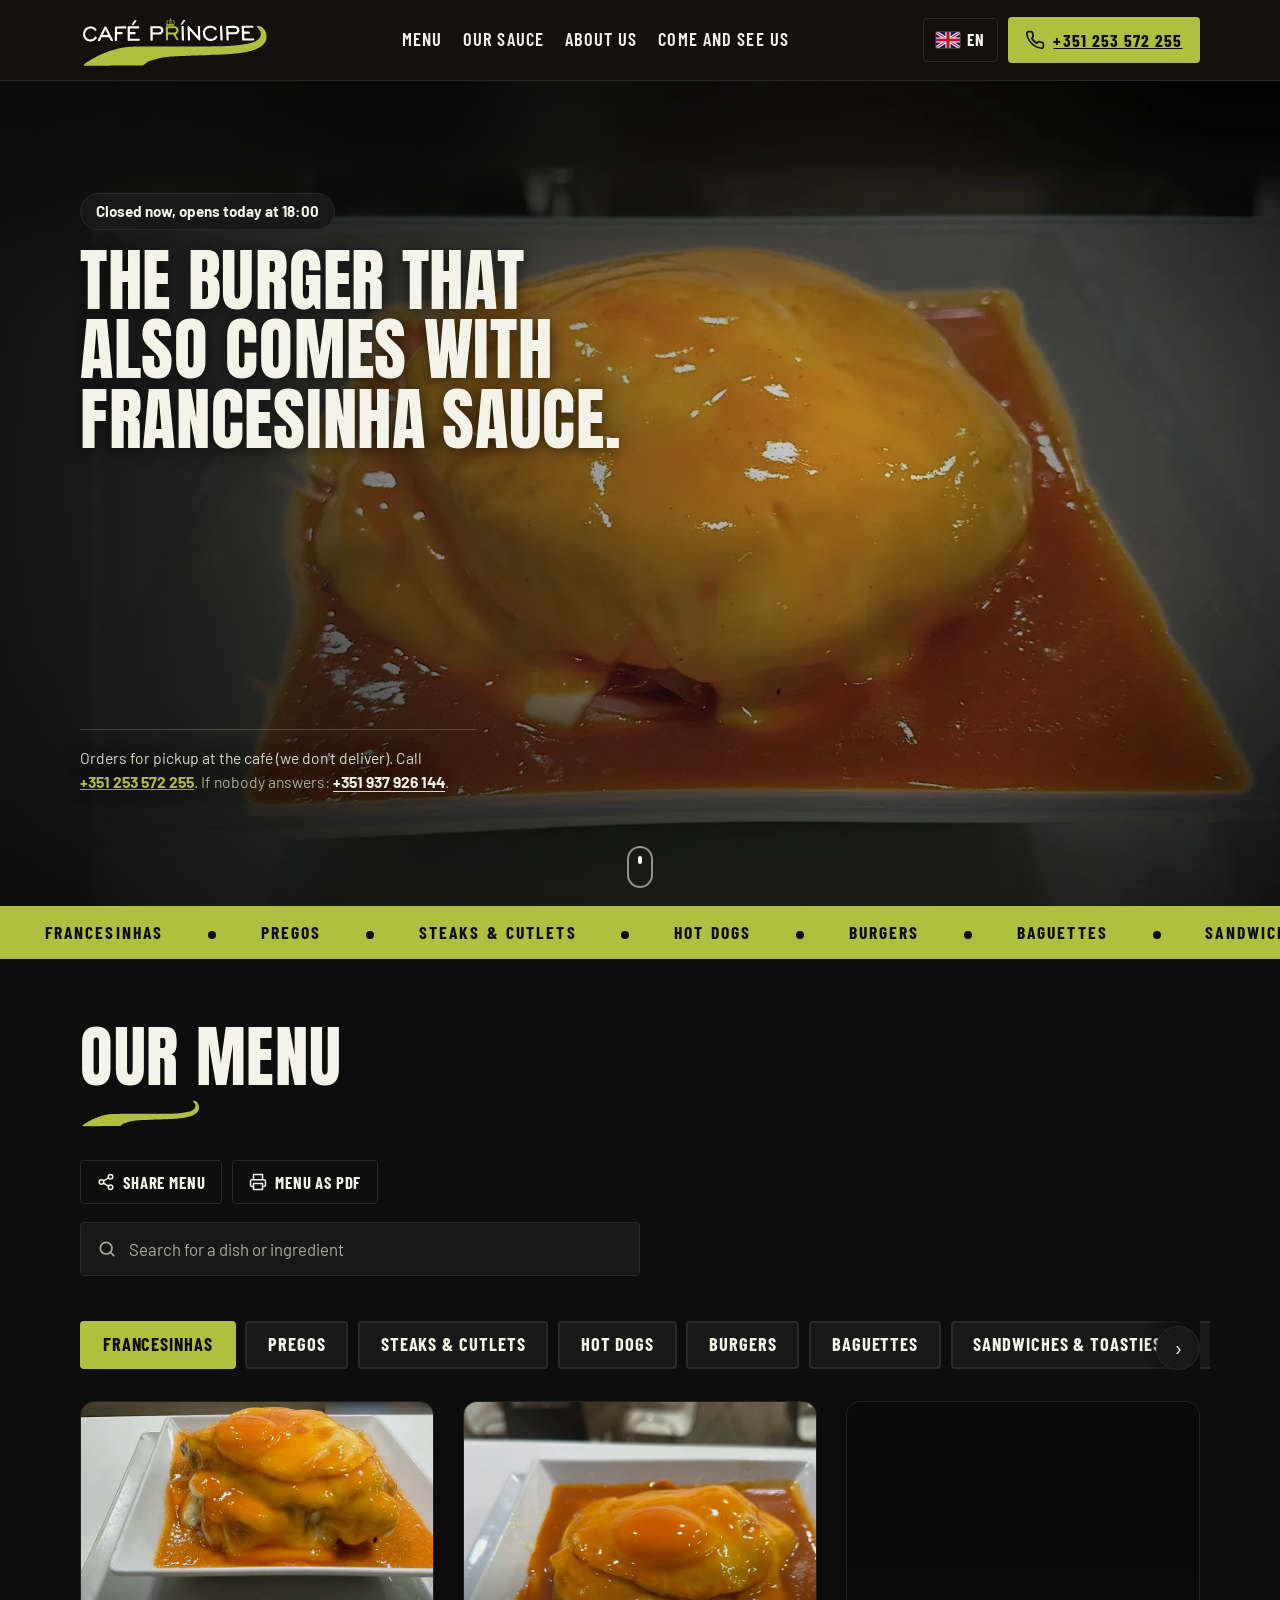
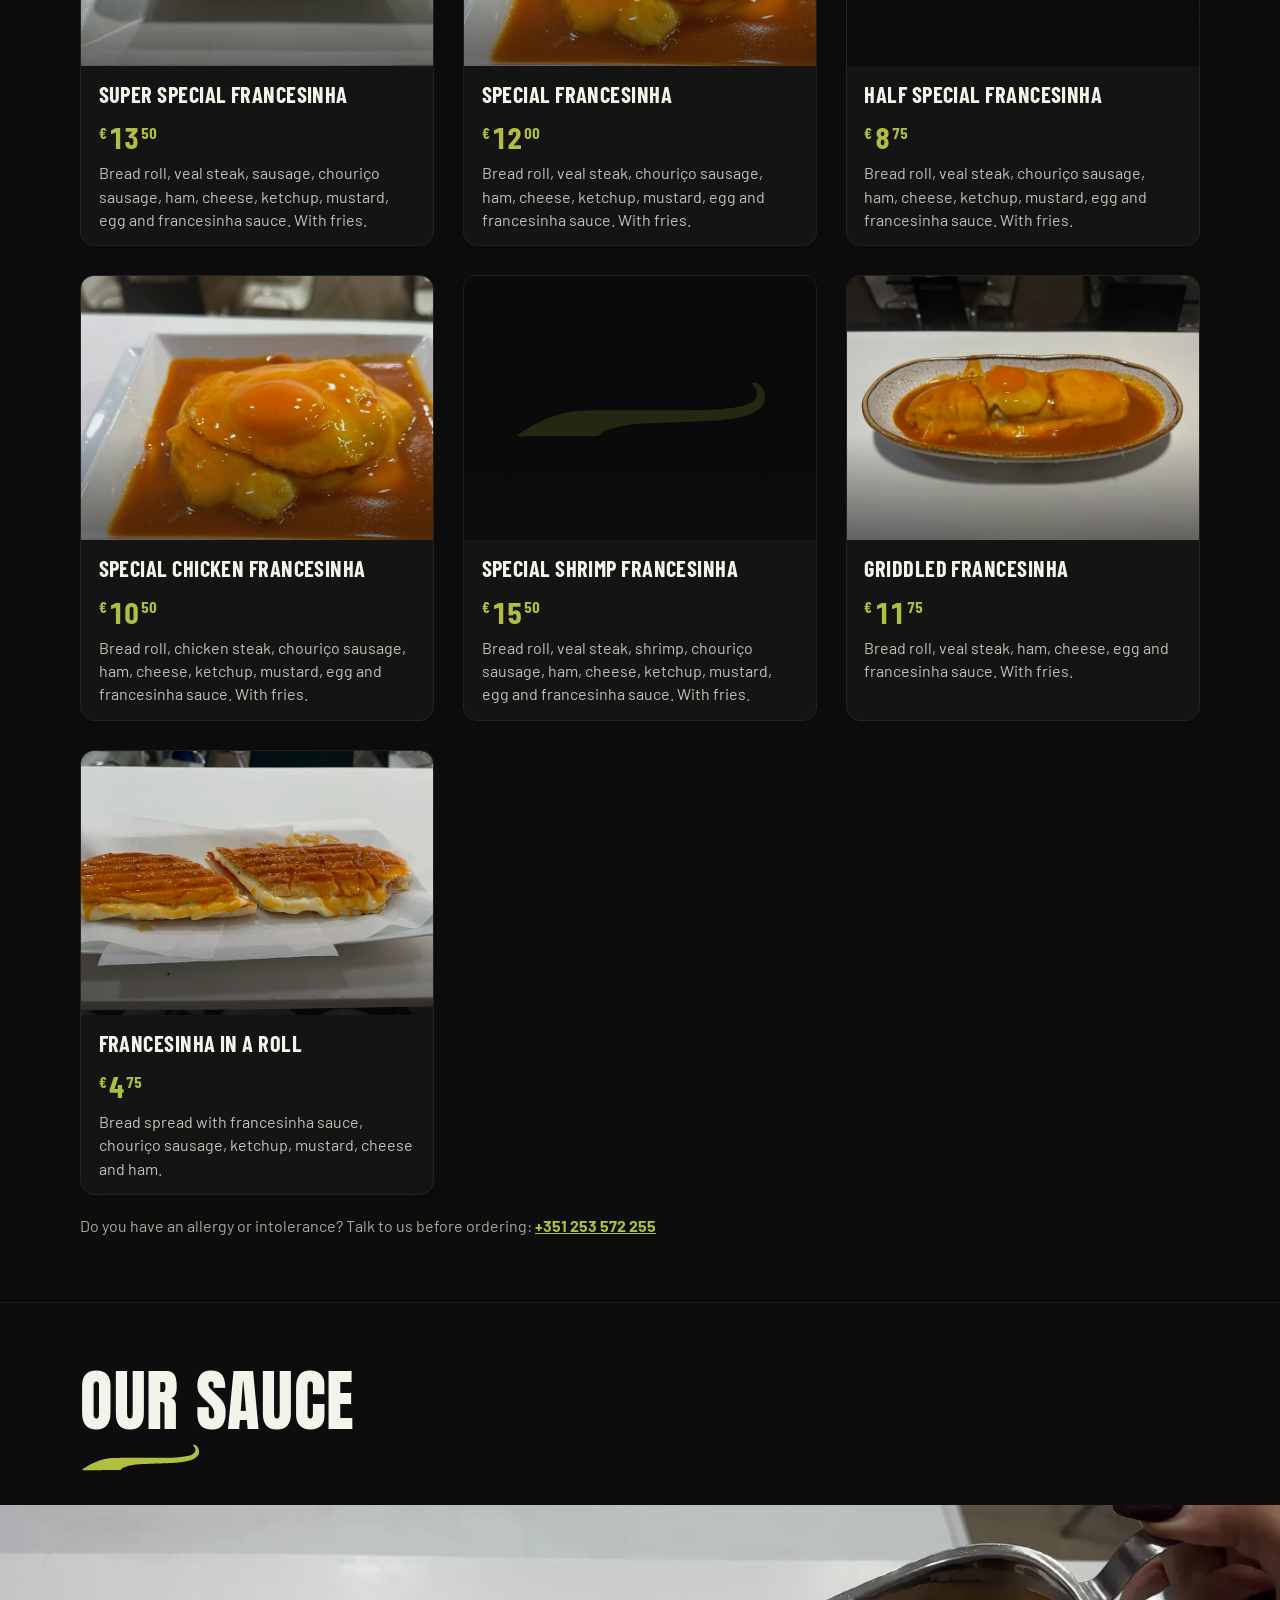
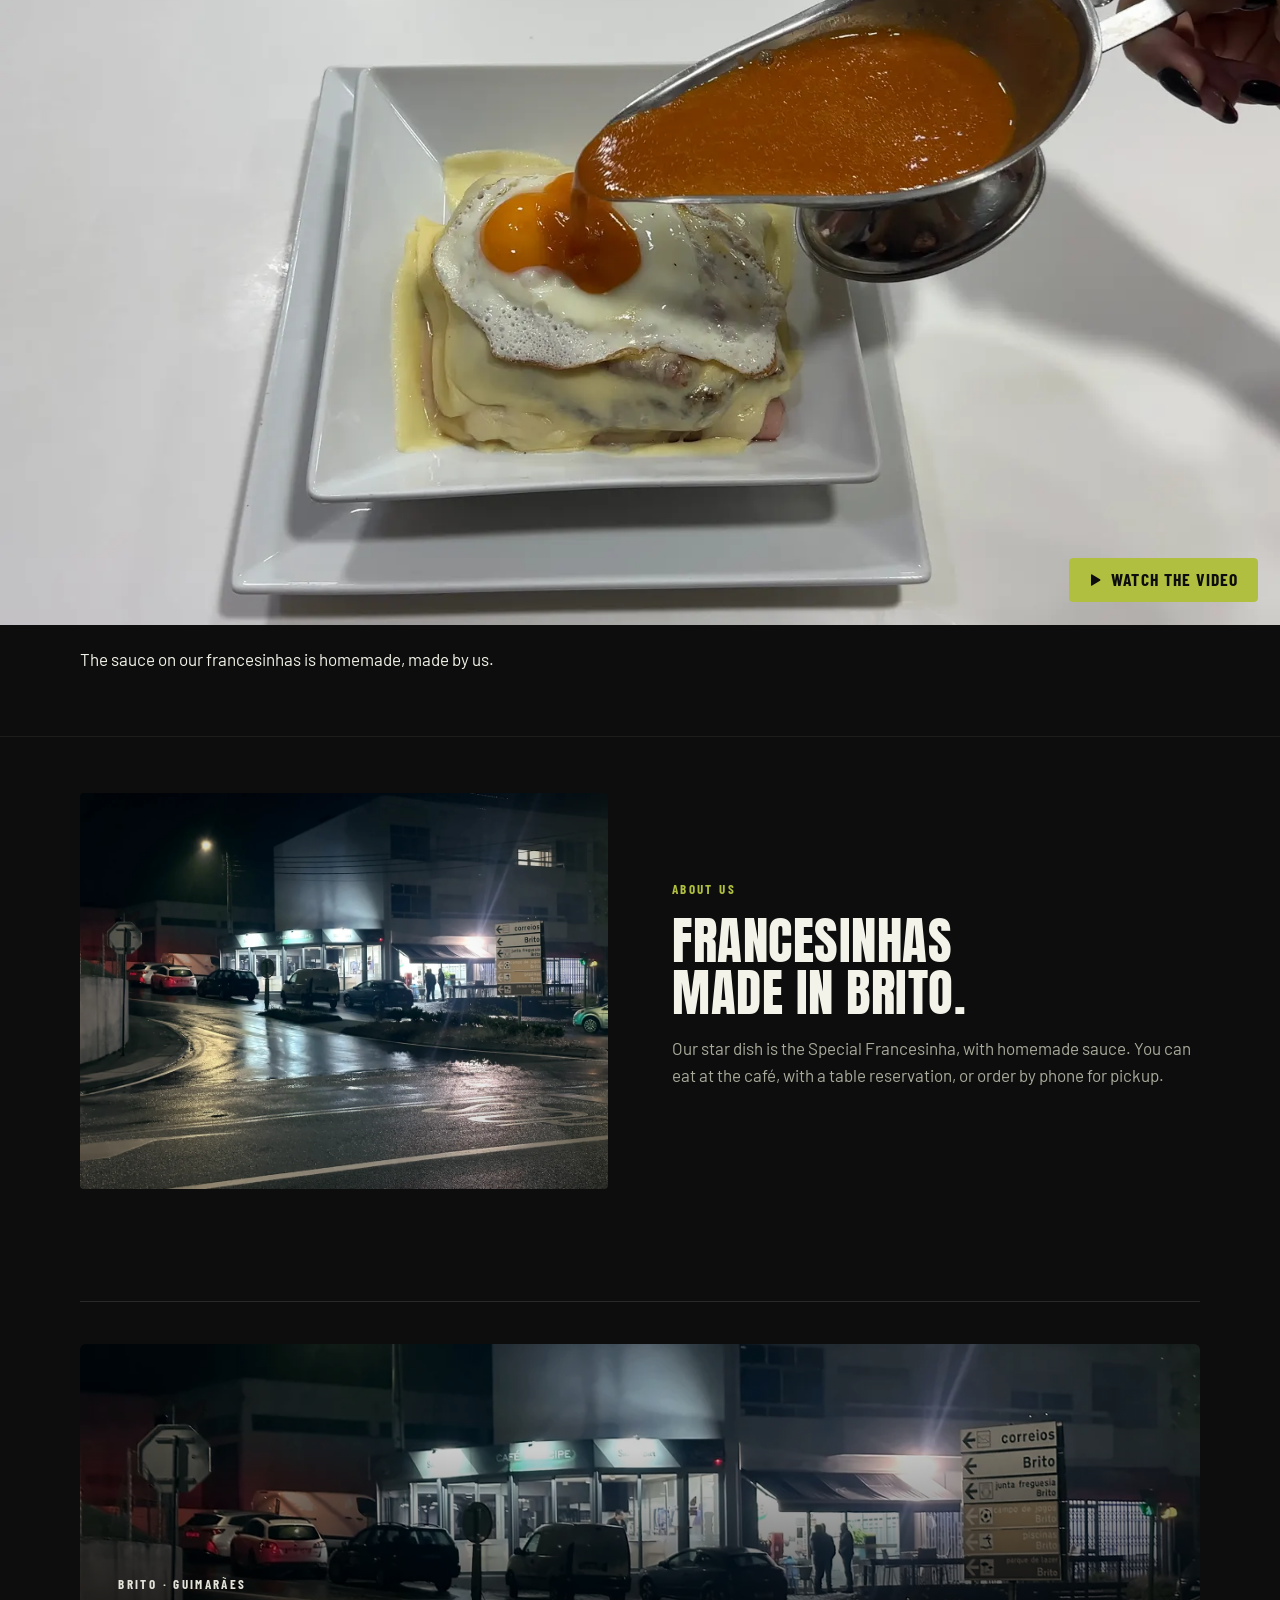
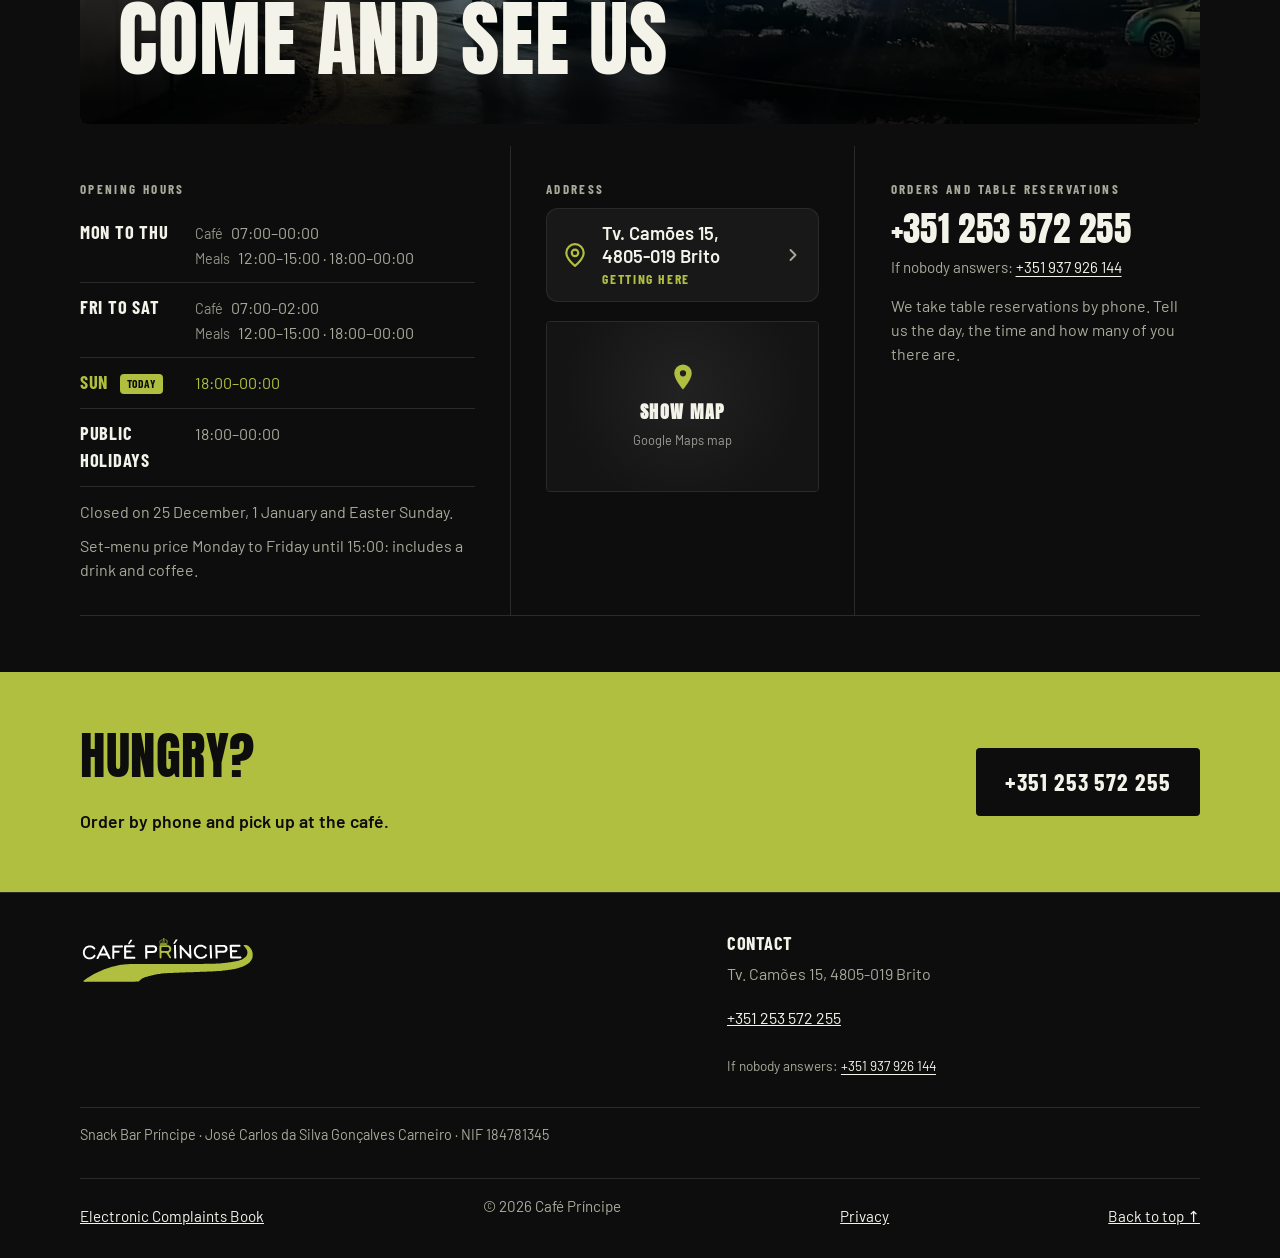
==== commit da777e45: "Junta o main (favicons ICO e PNG) ao trabalho do Impeccable Conflitos só nos carimbos de versão de i" ====
--- a/index.html
+++ b/index.html
@@ -31,8 +31,8 @@
 <link rel="preload" as="font" type="font/woff2" href="/fonts/barlow-500-latin.woff2" crossorigin>
 <link rel="preload" as="font" type="font/woff2" href="/fonts/barlow-600-latin.woff2" crossorigin>
 <link rel="preload" as="font" type="font/woff2" href="/fonts/barlow-condensed-600-latin.woff2" crossorigin>
-<link rel="stylesheet" href="/css/estilo.css?v=1659bff3">
-<meta name="versao" content="1659bff3">
+<link rel="stylesheet" href="/css/estilo.css?v=207f2906">
+<meta name="versao" content="207f2906">
 <script>document.documentElement.classList.add("js");if(!(navigator.serviceWorker&&navigator.serviceWorker.controller)){[["/img/hero.webp","(min-width:821px)"],["/img/hero-v-francesinha-especial.webp","(max-width:820px)"]].forEach(function(x){var k=document.createElement("link");k.rel="preload";k.as="image";k.href=x[0];k.media=x[1];k.setAttribute("fetchpriority","high");document.head.appendChild(k)})}setTimeout(function(){document.documentElement.classList.add("pronto")},1500);try{var l=(localStorage.getItem("idioma")||navigator.language||"pt").slice(0,2).toLowerCase();if(/^(en|fr|de|es)$/.test(l)){var k=document.createElement("link");k.rel="preload";k.as="script";k.href="/js/traducoes.js?v="+document.querySelector("meta[name=versao]").content;document.head.appendChild(k)}}catch(e){}</script>
 </head>
 <body>
@@ -247,13 +247,13 @@
 </footer>
 
 
-<script defer src="/js/idiomas.js?v=1659bff3"></script>
-<script defer src="/js/menu.js?v=1659bff3"></script>
-<script defer src="/js/cafe.js?v=1659bff3"></script>
-<script defer src="/js/ui-base.js?v=1659bff3"></script>
-<script defer src="/js/ui-menu.js?v=1659bff3"></script>
-<script defer src="/js/ui-pedido.js?v=1659bff3"></script>
-<script defer src="/js/ui-pesquisa.js?v=1659bff3"></script>
-<script defer src="/js/ui-topo.js?v=1659bff3"></script>
+<script defer src="/js/idiomas.js?v=207f2906"></script>
+<script defer src="/js/menu.js?v=207f2906"></script>
+<script defer src="/js/cafe.js?v=207f2906"></script>
+<script defer src="/js/ui-base.js?v=207f2906"></script>
+<script defer src="/js/ui-menu.js?v=207f2906"></script>
+<script defer src="/js/ui-pedido.js?v=207f2906"></script>
+<script defer src="/js/ui-pesquisa.js?v=207f2906"></script>
+<script defer src="/js/ui-topo.js?v=207f2906"></script>
 </body>
 </html>
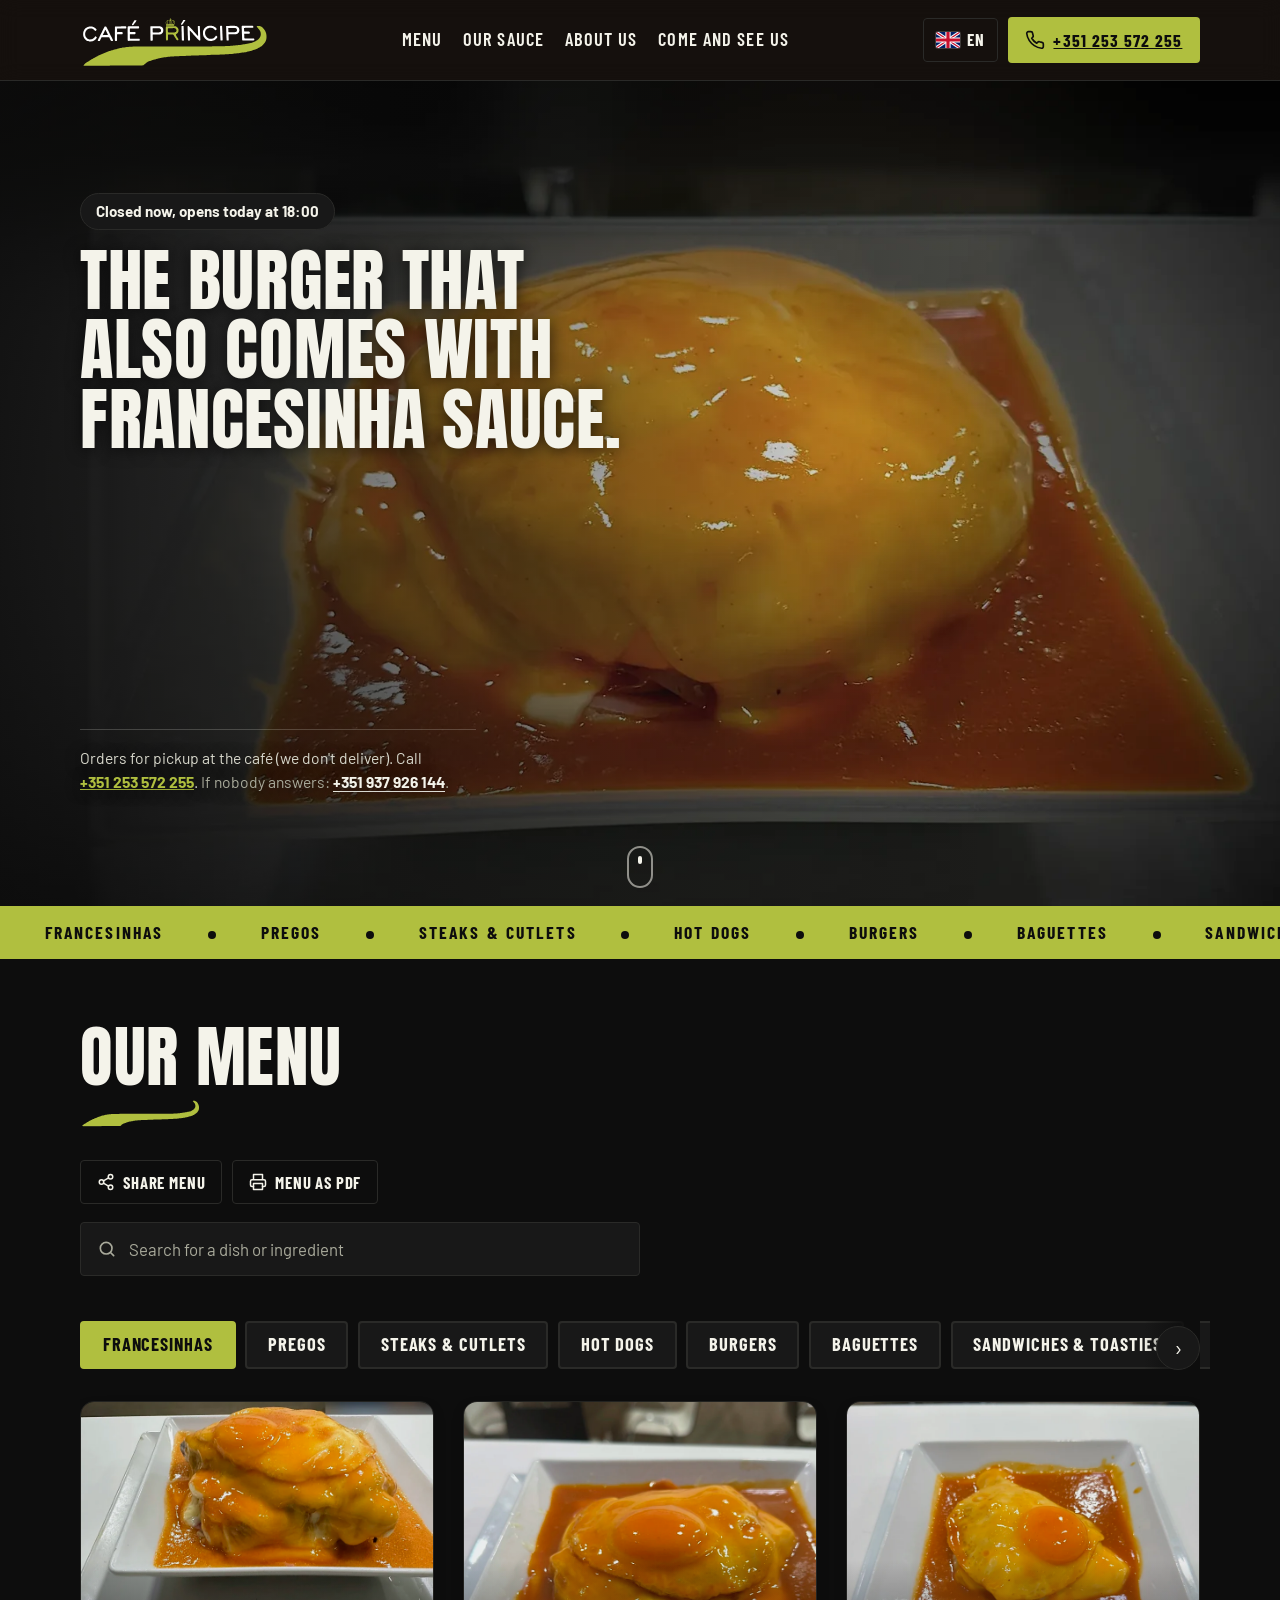
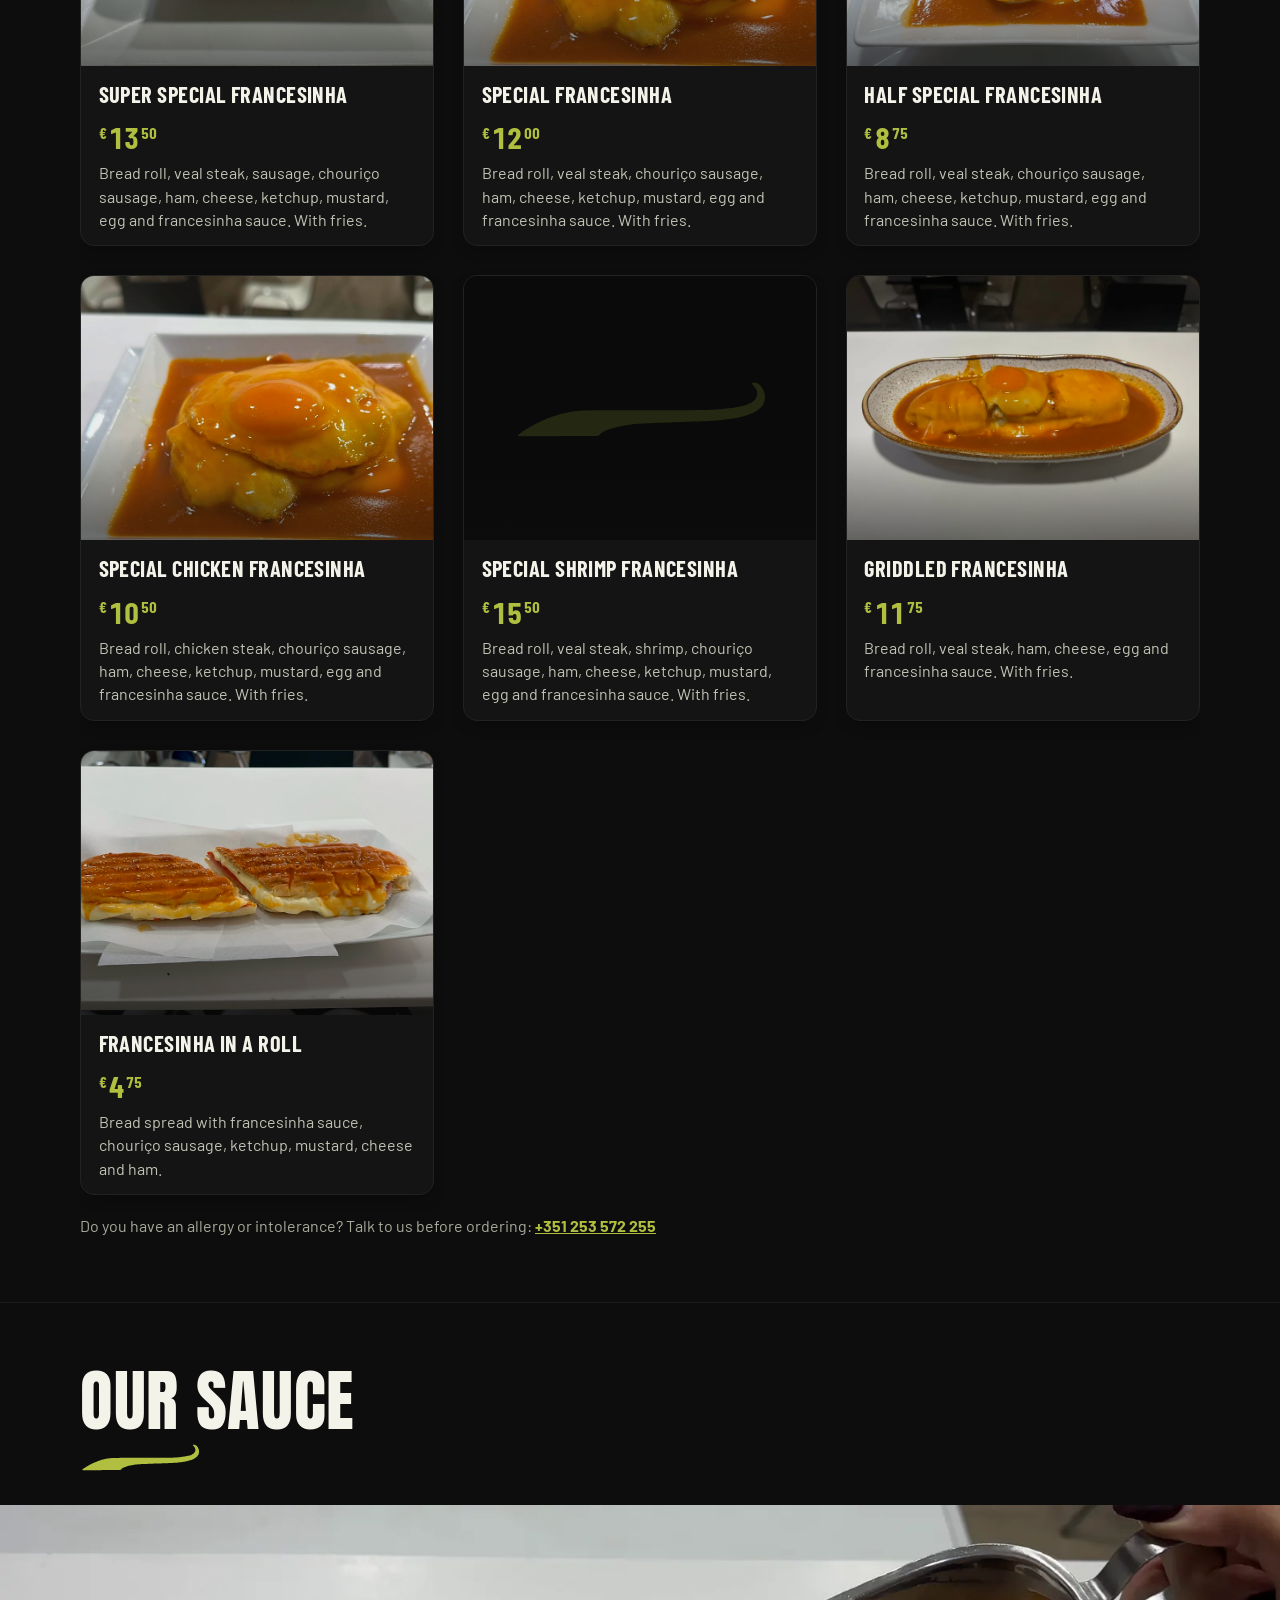
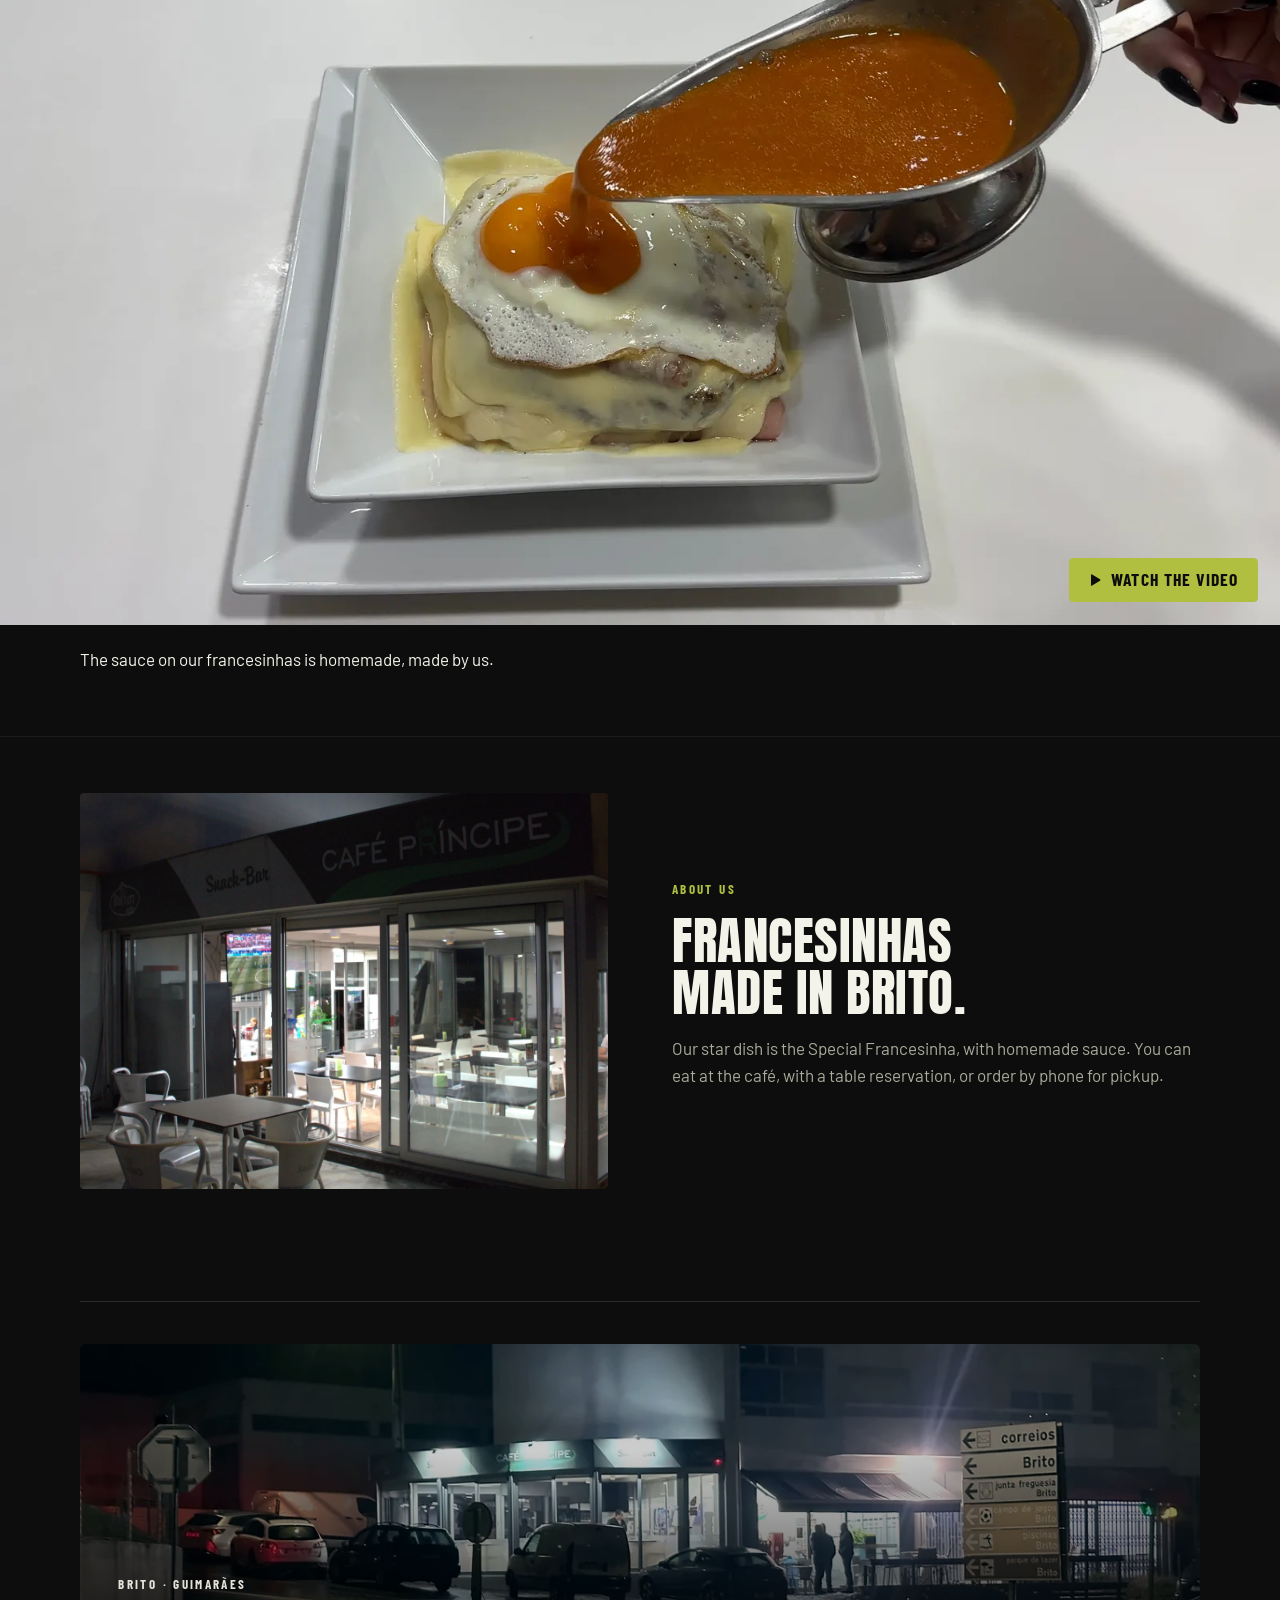
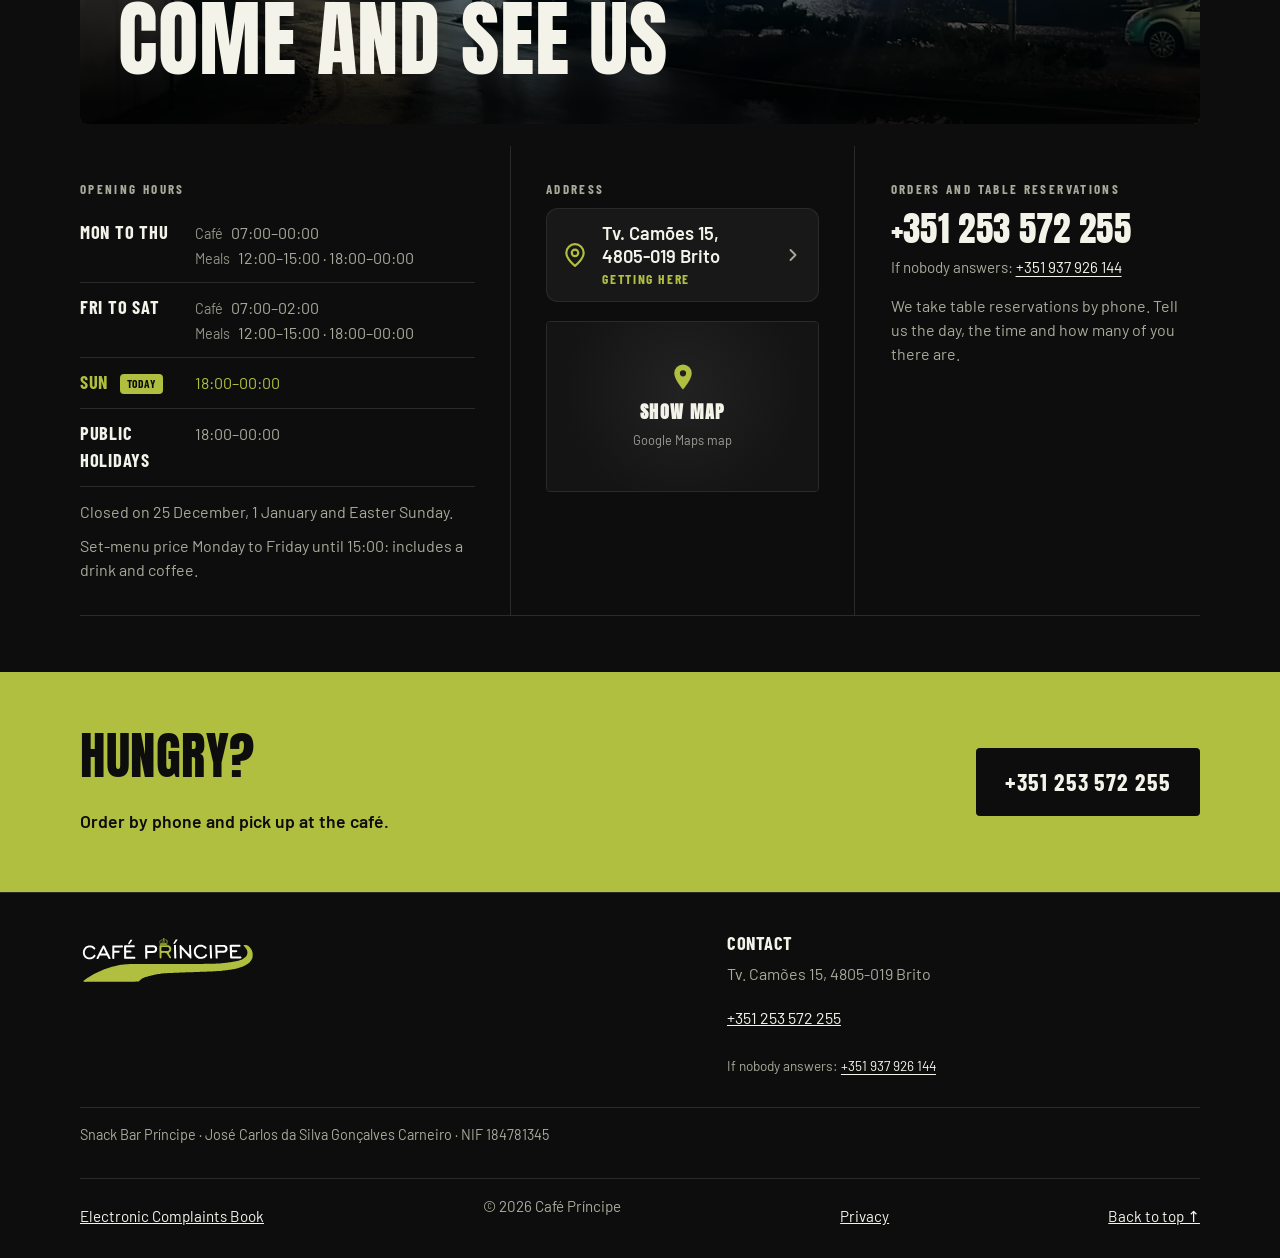
==== commit 8867556e: "feat: integrar fotografias reais dos pratos e fachada Co-Authored-By: Claude Opus 5.5 <noreply@anthr" ====
--- a/index.html
+++ b/index.html
@@ -31,8 +31,8 @@
 <link rel="preload" as="font" type="font/woff2" href="/fonts/barlow-500-latin.woff2" crossorigin>
 <link rel="preload" as="font" type="font/woff2" href="/fonts/barlow-600-latin.woff2" crossorigin>
 <link rel="preload" as="font" type="font/woff2" href="/fonts/barlow-condensed-600-latin.woff2" crossorigin>
-<link rel="stylesheet" href="/css/estilo.css?v=207f2906">
-<meta name="versao" content="207f2906">
+<link rel="stylesheet" href="/css/estilo.css?v=5a822ad4">
+<meta name="versao" content="5a822ad4">
 <script>document.documentElement.classList.add("js");if(!(navigator.serviceWorker&&navigator.serviceWorker.controller)){[["/img/hero.webp","(min-width:821px)"],["/img/hero-v-francesinha-especial.webp","(max-width:820px)"]].forEach(function(x){var k=document.createElement("link");k.rel="preload";k.as="image";k.href=x[0];k.media=x[1];k.setAttribute("fetchpriority","high");document.head.appendChild(k)})}setTimeout(function(){document.documentElement.classList.add("pronto")},1500);try{var l=(localStorage.getItem("idioma")||navigator.language||"pt").slice(0,2).toLowerCase();if(/^(en|fr|de|es)$/.test(l)){var k=document.createElement("link");k.rel="preload";k.as="script";k.href="/js/traducoes.js?v="+document.querySelector("meta[name=versao]").content;document.head.appendChild(k)}}catch(e){}</script>
 </head>
 <body>
@@ -247,13 +247,13 @@
 </footer>
 
 
-<script defer src="/js/idiomas.js?v=207f2906"></script>
-<script defer src="/js/menu.js?v=207f2906"></script>
-<script defer src="/js/cafe.js?v=207f2906"></script>
-<script defer src="/js/ui-base.js?v=207f2906"></script>
-<script defer src="/js/ui-menu.js?v=207f2906"></script>
-<script defer src="/js/ui-pedido.js?v=207f2906"></script>
-<script defer src="/js/ui-pesquisa.js?v=207f2906"></script>
-<script defer src="/js/ui-topo.js?v=207f2906"></script>
+<script defer src="/js/idiomas.js?v=5a822ad4"></script>
+<script defer src="/js/menu.js?v=5a822ad4"></script>
+<script defer src="/js/cafe.js?v=5a822ad4"></script>
+<script defer src="/js/ui-base.js?v=5a822ad4"></script>
+<script defer src="/js/ui-menu.js?v=5a822ad4"></script>
+<script defer src="/js/ui-pedido.js?v=5a822ad4"></script>
+<script defer src="/js/ui-pesquisa.js?v=5a822ad4"></script>
+<script defer src="/js/ui-topo.js?v=5a822ad4"></script>
 </body>
 </html>
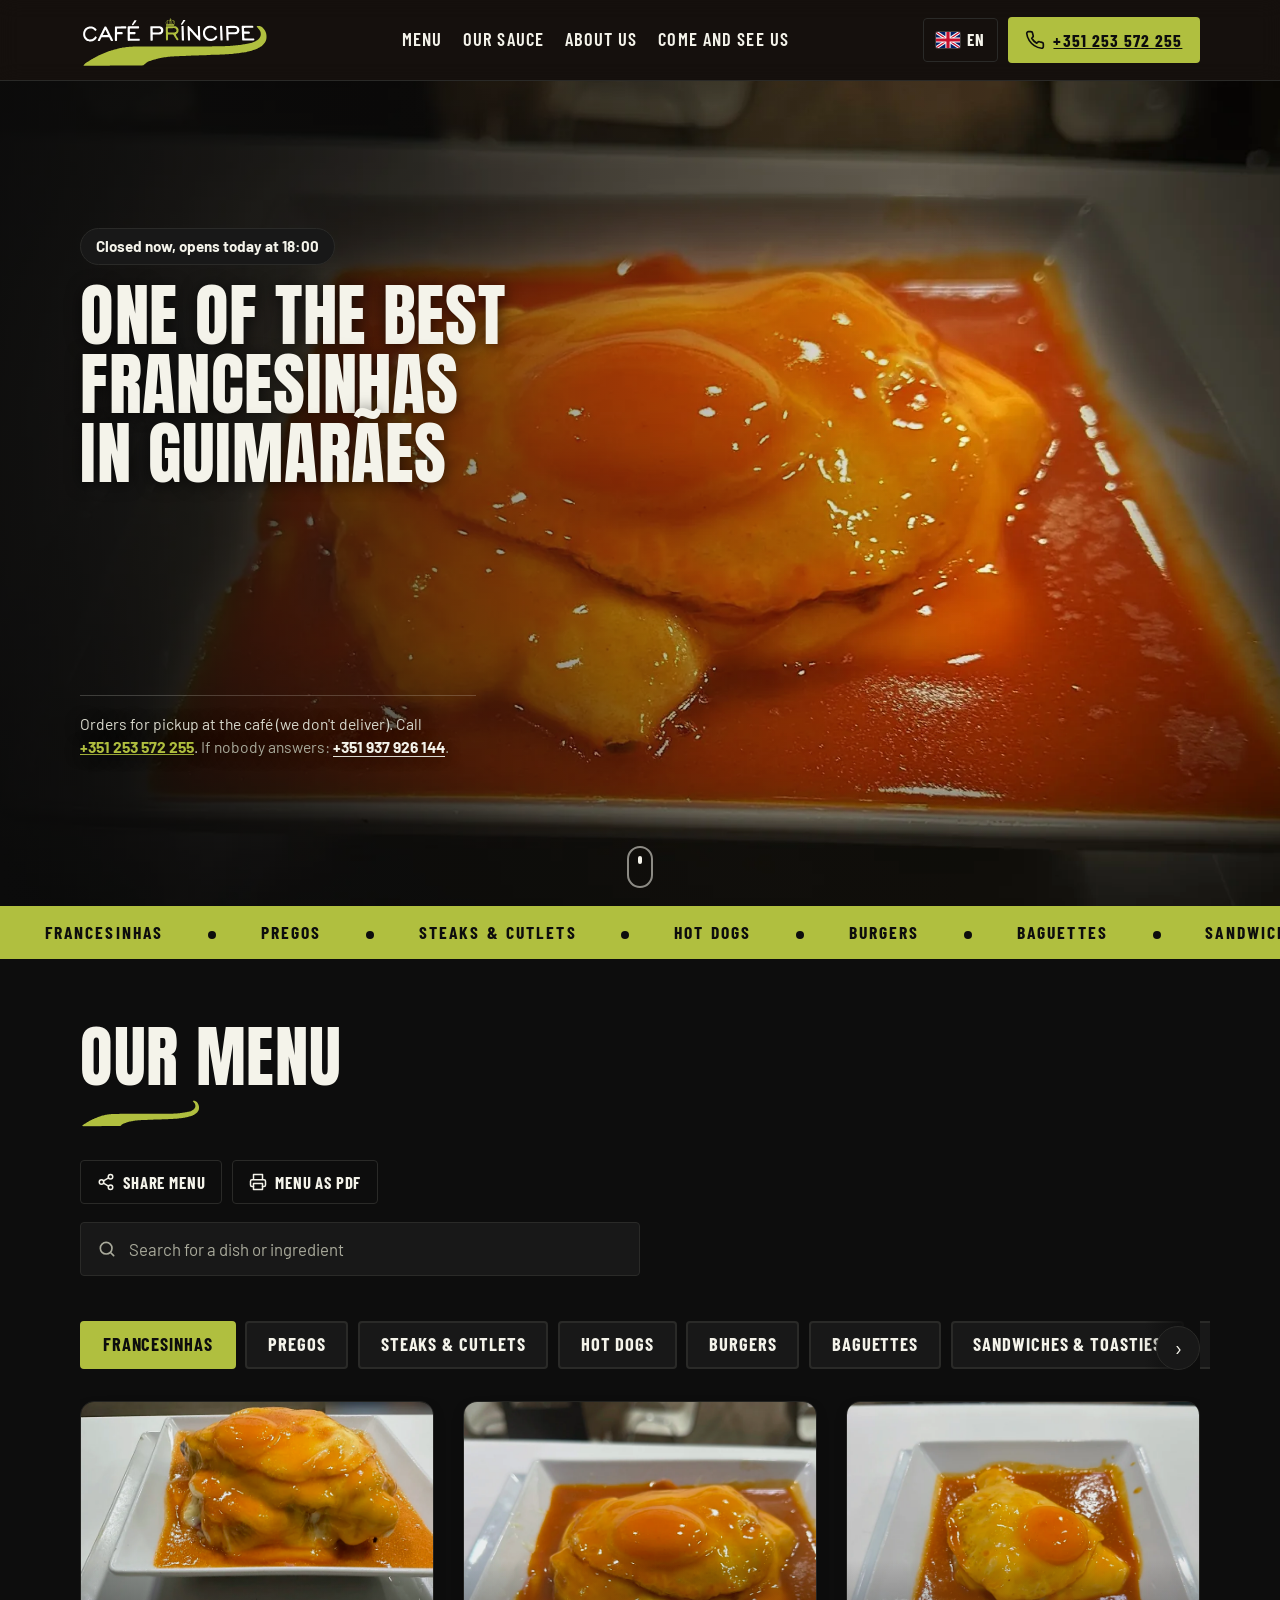
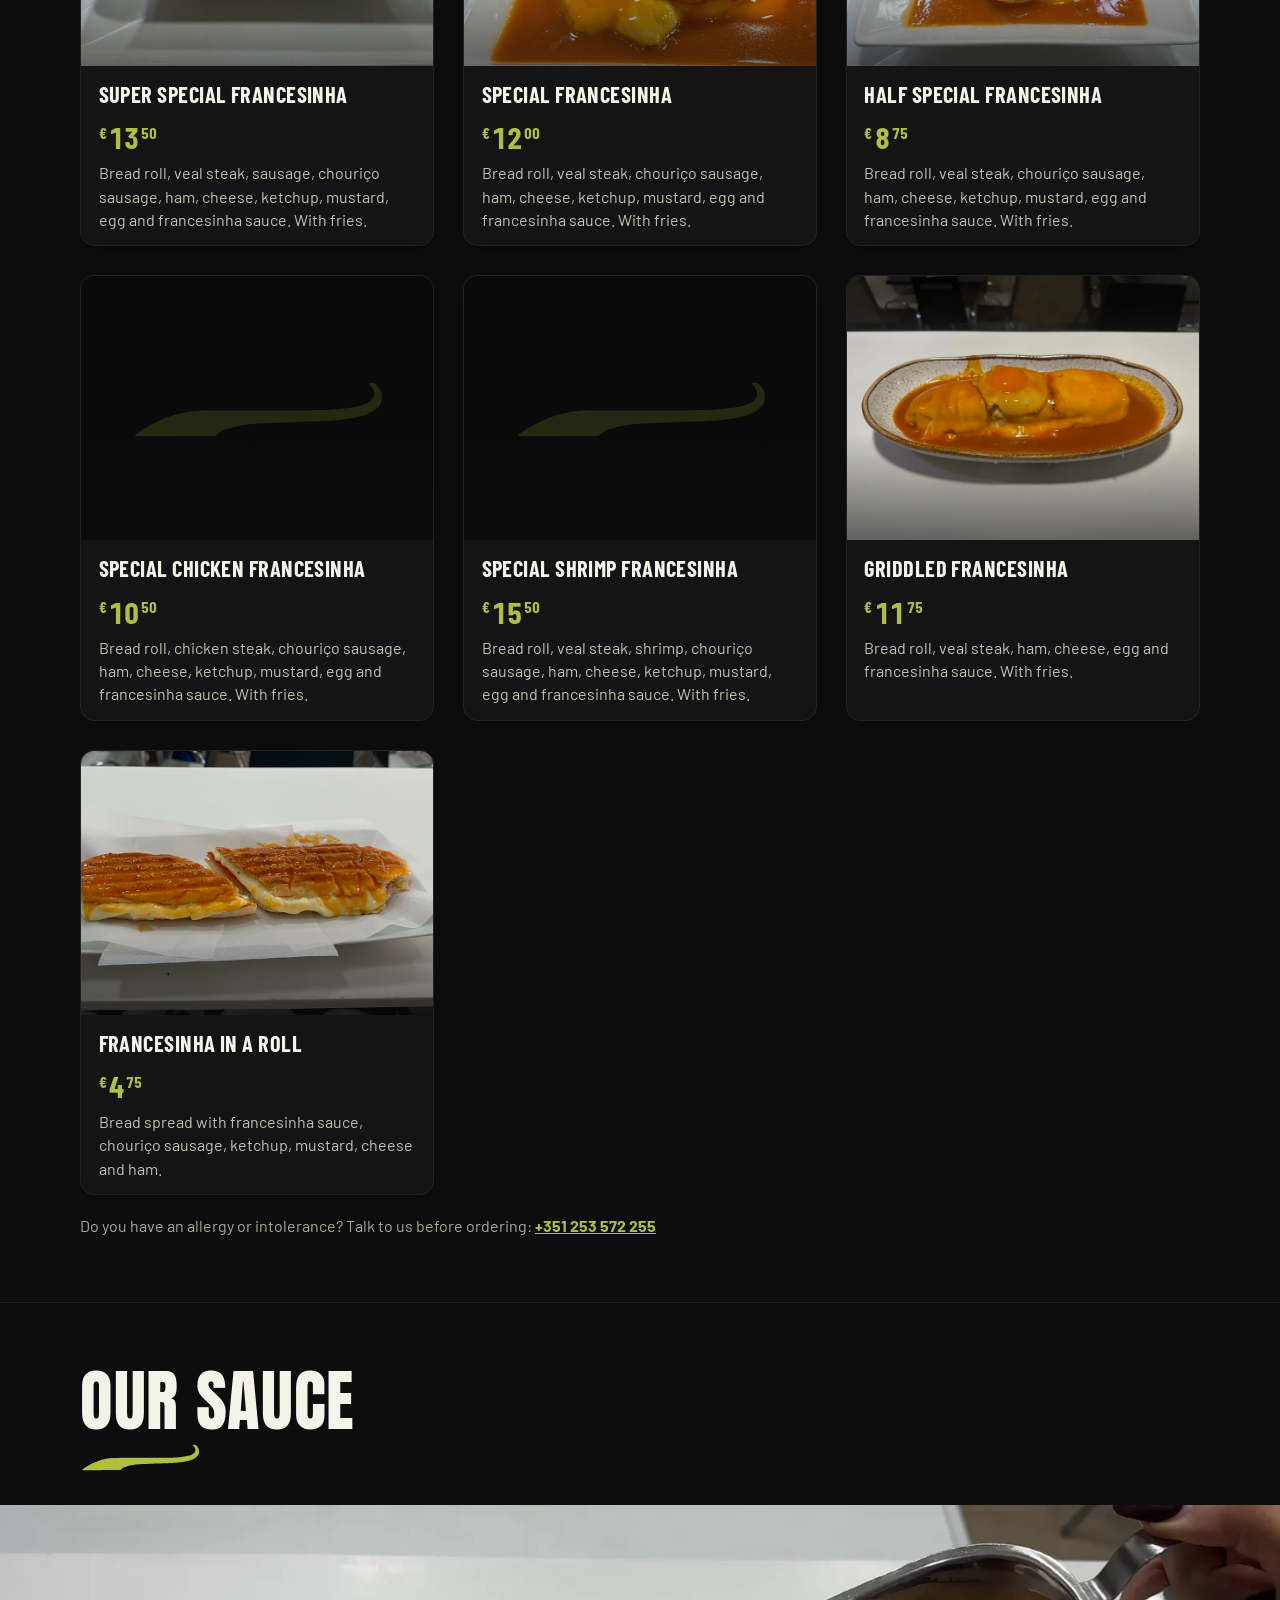
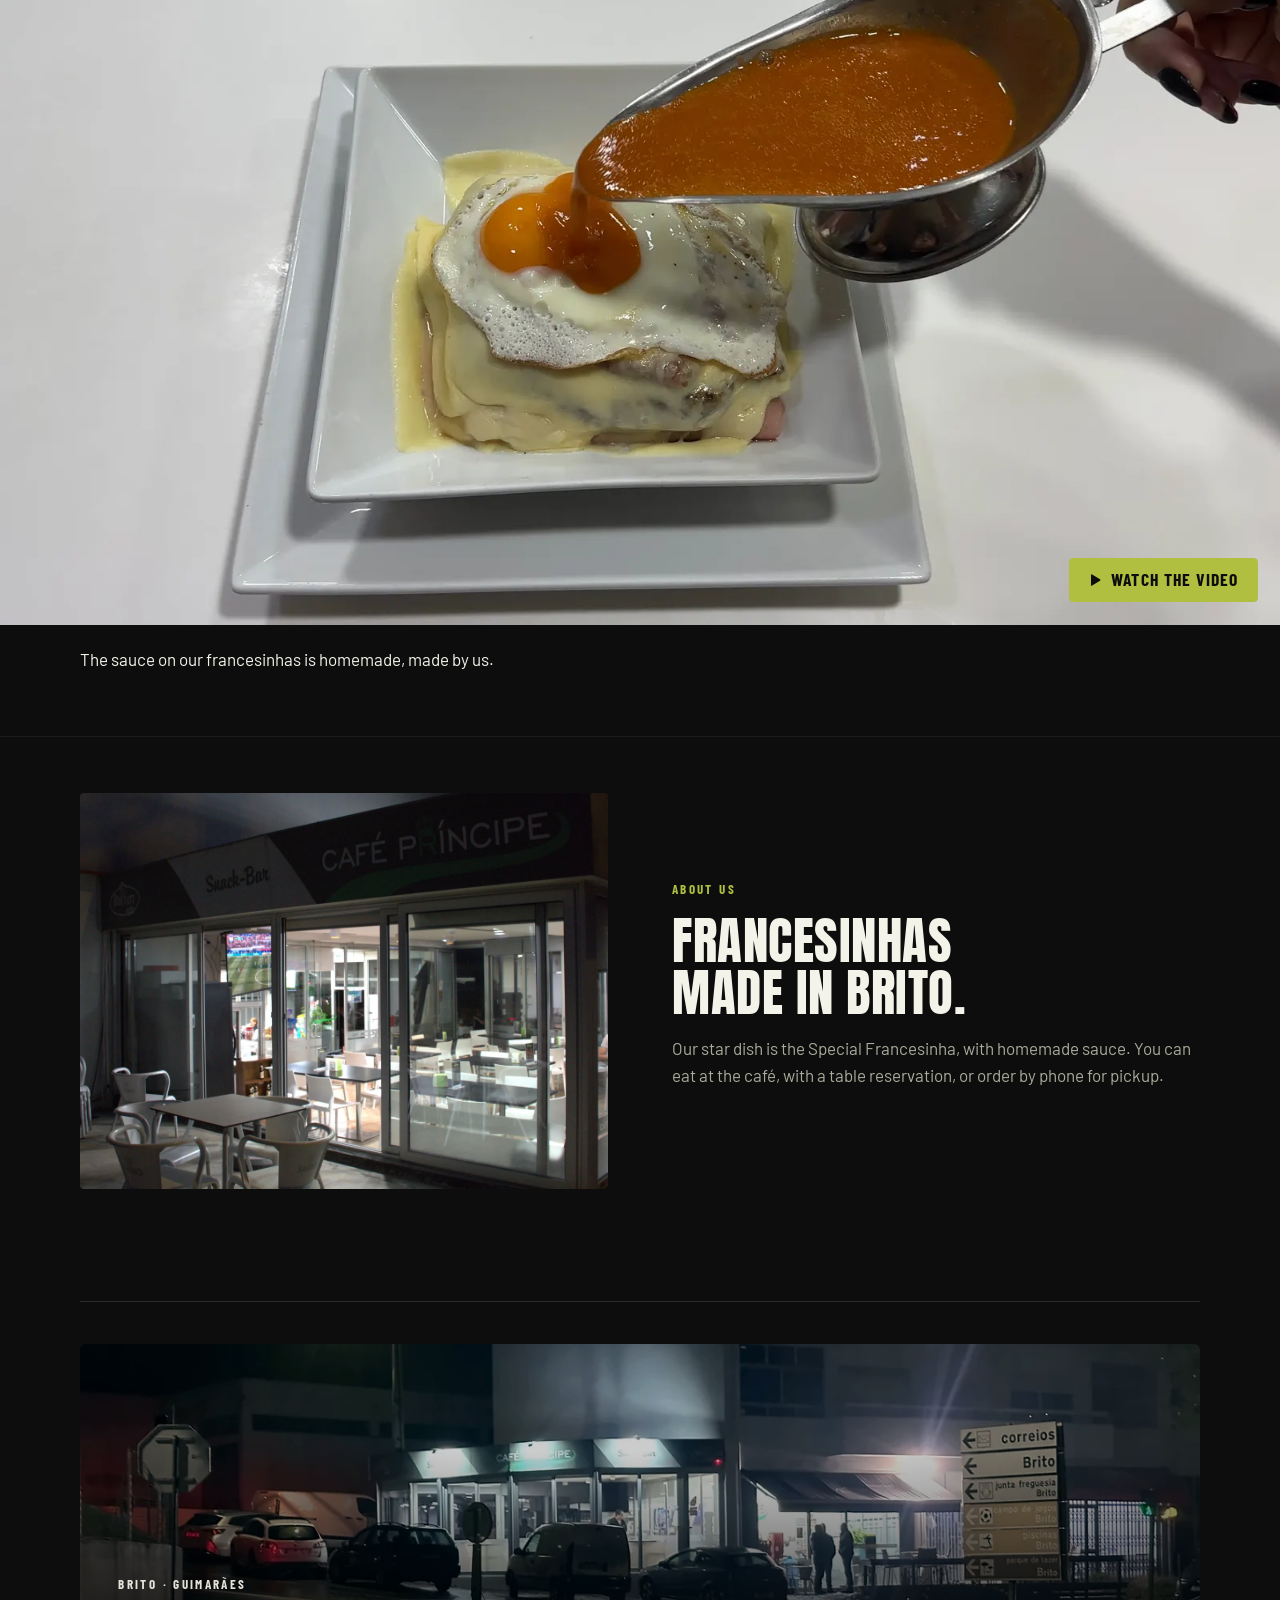
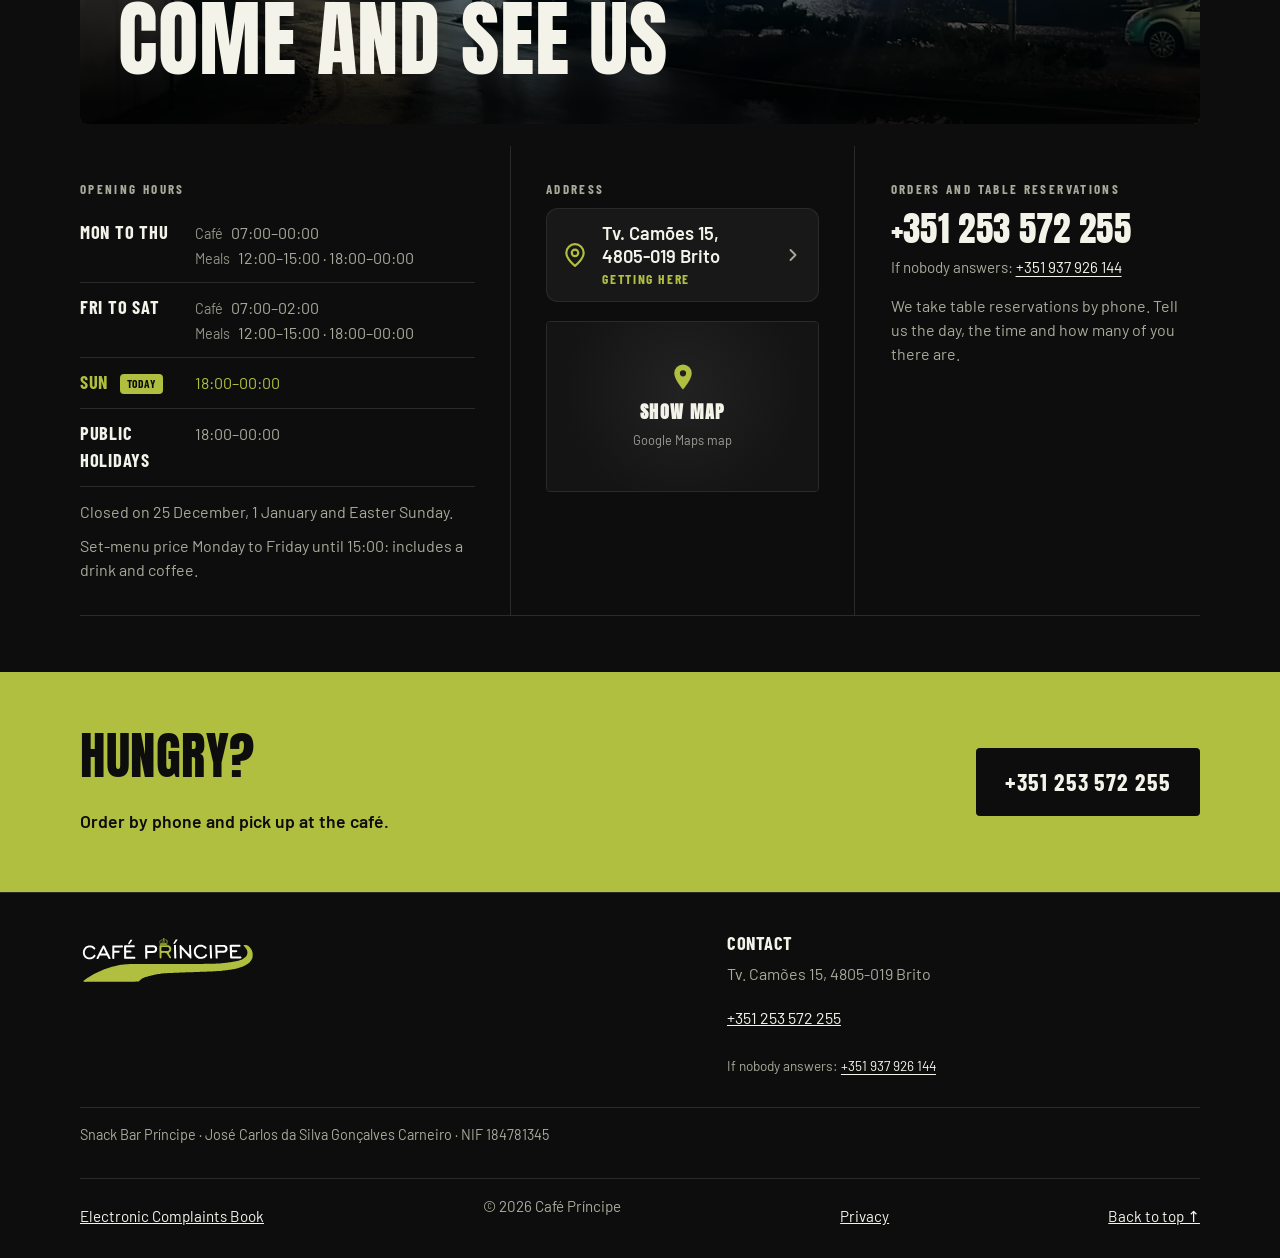
==== commit 7a175c4e: "fix: corrigir imagem do frango, cache e contacto secundario Co-Authored-By: Claude Opus 5.5 <noreply" ====
--- a/index.html
+++ b/index.html
@@ -31,8 +31,8 @@
 <link rel="preload" as="font" type="font/woff2" href="/fonts/barlow-500-latin.woff2" crossorigin>
 <link rel="preload" as="font" type="font/woff2" href="/fonts/barlow-600-latin.woff2" crossorigin>
 <link rel="preload" as="font" type="font/woff2" href="/fonts/barlow-condensed-600-latin.woff2" crossorigin>
-<link rel="stylesheet" href="/css/estilo.css?v=5a822ad4">
-<meta name="versao" content="5a822ad4">
+<link rel="stylesheet" href="/css/estilo.css?v=377199fd">
+<meta name="versao" content="377199fd">
 <script>document.documentElement.classList.add("js");if(!(navigator.serviceWorker&&navigator.serviceWorker.controller)){[["/img/hero.webp","(min-width:821px)"],["/img/hero-v-francesinha-especial.webp","(max-width:820px)"]].forEach(function(x){var k=document.createElement("link");k.rel="preload";k.as="image";k.href=x[0];k.media=x[1];k.setAttribute("fetchpriority","high");document.head.appendChild(k)})}setTimeout(function(){document.documentElement.classList.add("pronto")},1500);try{var l=(localStorage.getItem("idioma")||navigator.language||"pt").slice(0,2).toLowerCase();if(/^(en|fr|de|es)$/.test(l)){var k=document.createElement("link");k.rel="preload";k.as="script";k.href="/js/traducoes.js?v="+document.querySelector("meta[name=versao]").content;document.head.appendChild(k)}}catch(e){}</script>
 </head>
 <body>
@@ -247,13 +247,13 @@
 </footer>
 
 
-<script defer src="/js/idiomas.js?v=5a822ad4"></script>
-<script defer src="/js/menu.js?v=5a822ad4"></script>
-<script defer src="/js/cafe.js?v=5a822ad4"></script>
-<script defer src="/js/ui-base.js?v=5a822ad4"></script>
-<script defer src="/js/ui-menu.js?v=5a822ad4"></script>
-<script defer src="/js/ui-pedido.js?v=5a822ad4"></script>
-<script defer src="/js/ui-pesquisa.js?v=5a822ad4"></script>
-<script defer src="/js/ui-topo.js?v=5a822ad4"></script>
+<script defer src="/js/idiomas.js?v=377199fd"></script>
+<script defer src="/js/menu.js?v=377199fd"></script>
+<script defer src="/js/cafe.js?v=377199fd"></script>
+<script defer src="/js/ui-base.js?v=377199fd"></script>
+<script defer src="/js/ui-menu.js?v=377199fd"></script>
+<script defer src="/js/ui-pedido.js?v=377199fd"></script>
+<script defer src="/js/ui-pesquisa.js?v=377199fd"></script>
+<script defer src="/js/ui-topo.js?v=377199fd"></script>
 </body>
 </html>
--- a/css/estilo.css
+++ b/css/estilo.css
@@ -826,6 +826,7 @@
 /* telefone do chefe: aparece no fim, mais pequeno, só para quando ninguém atende */
 .visita-alt{margin:0 0 1rem;font-size:.95rem;color:var(--creme-2)}
 .visita-alt a,.tel-alt a{color:var(--creme);text-decoration:underline;text-underline-offset:3px;white-space:nowrap}
+.visita-alt a{display:inline-block;padding:6px 0 18px;margin:-6px 0 -18px}   /* zona de toque de 44px sem mudar o espaçamento; em cima só 6px para não tapar o número principal */
 .tel-alt{color:var(--creme-2)}
 small.tel-alt{display:block;margin-top:.25rem;font-size:.85rem}
 
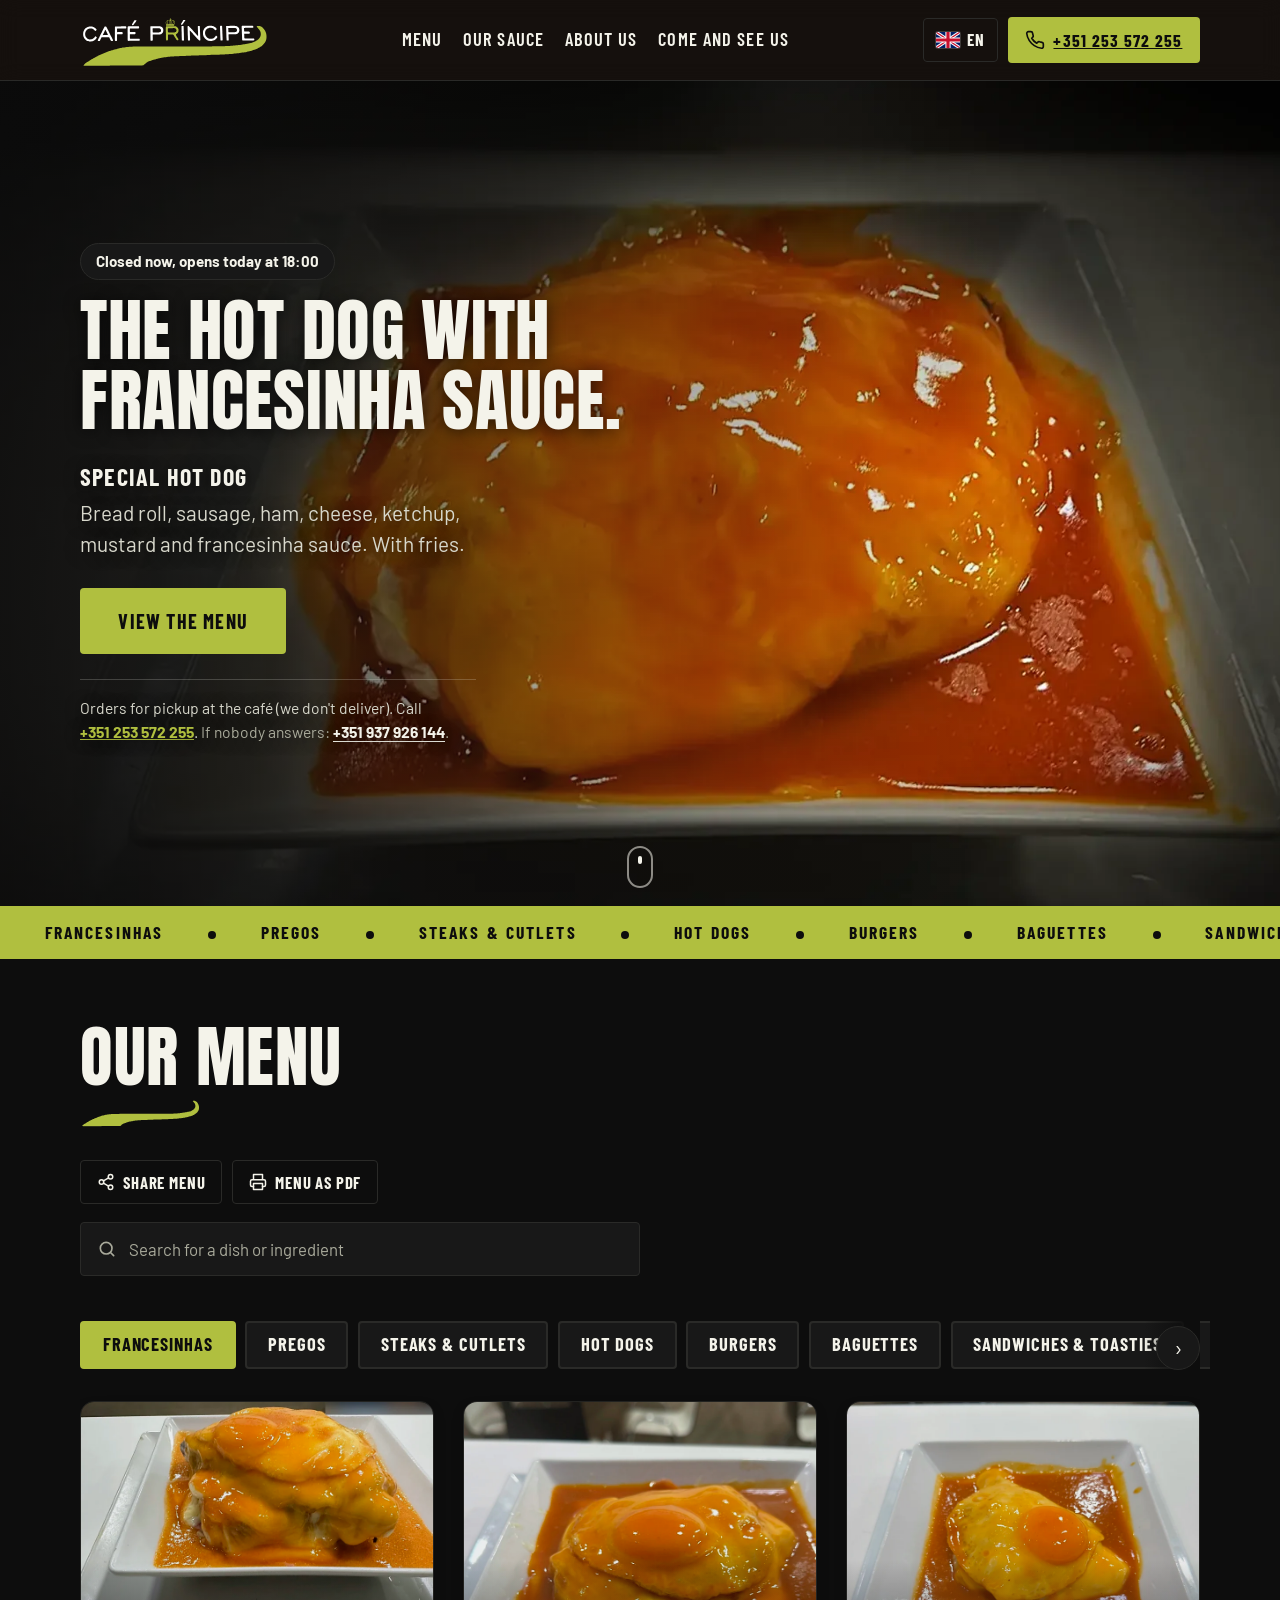
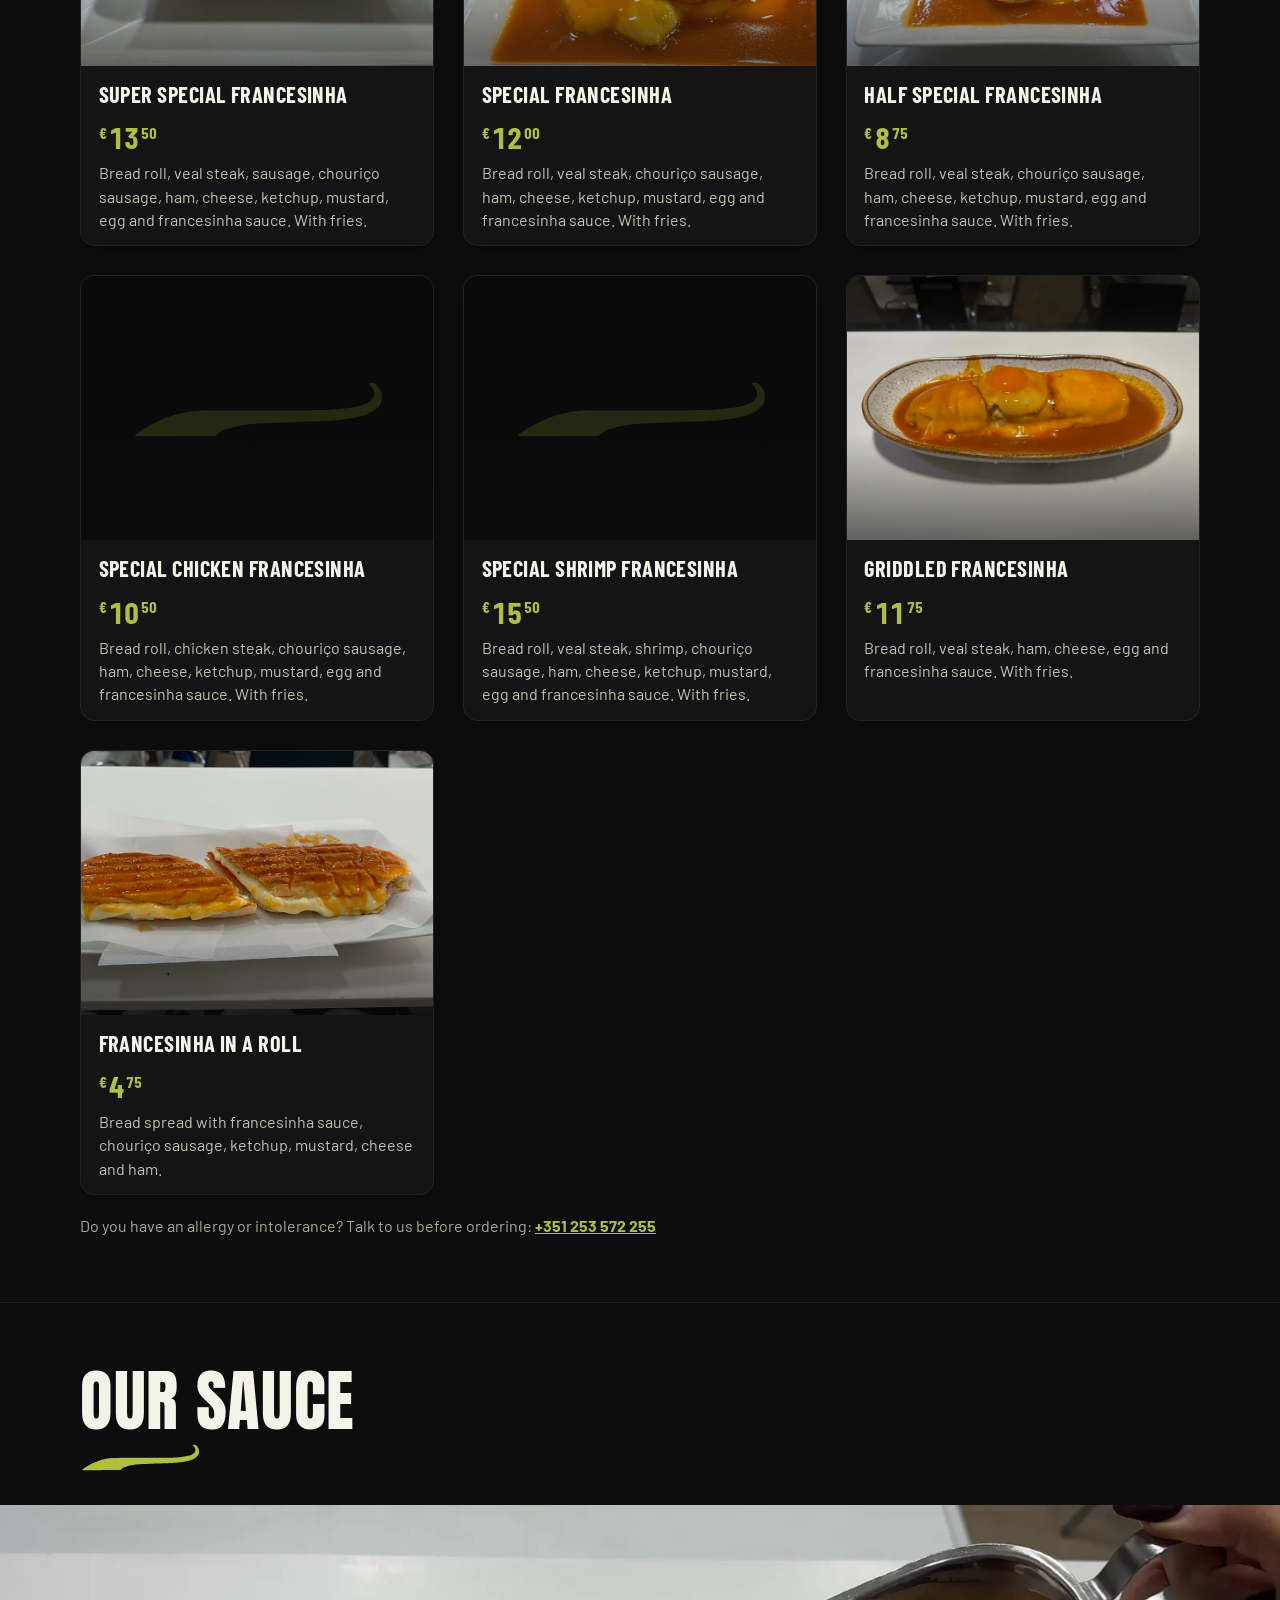
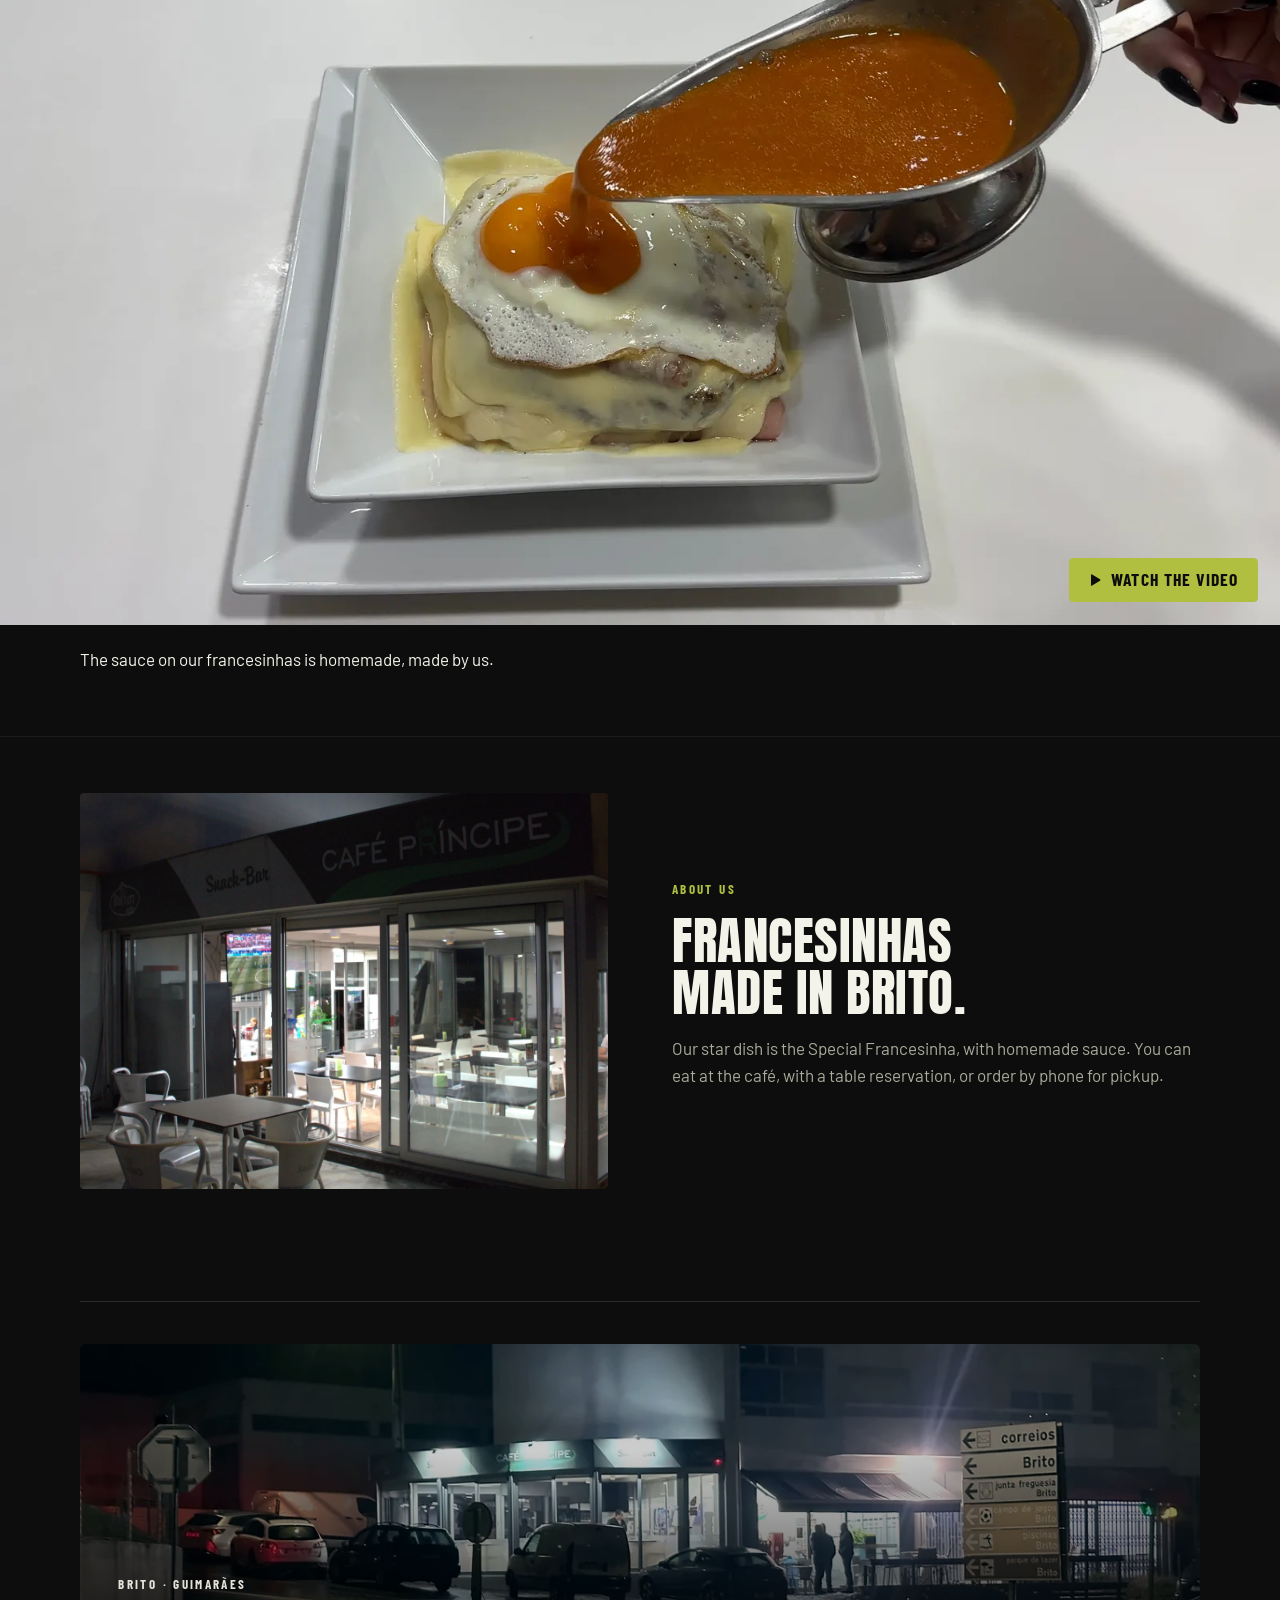
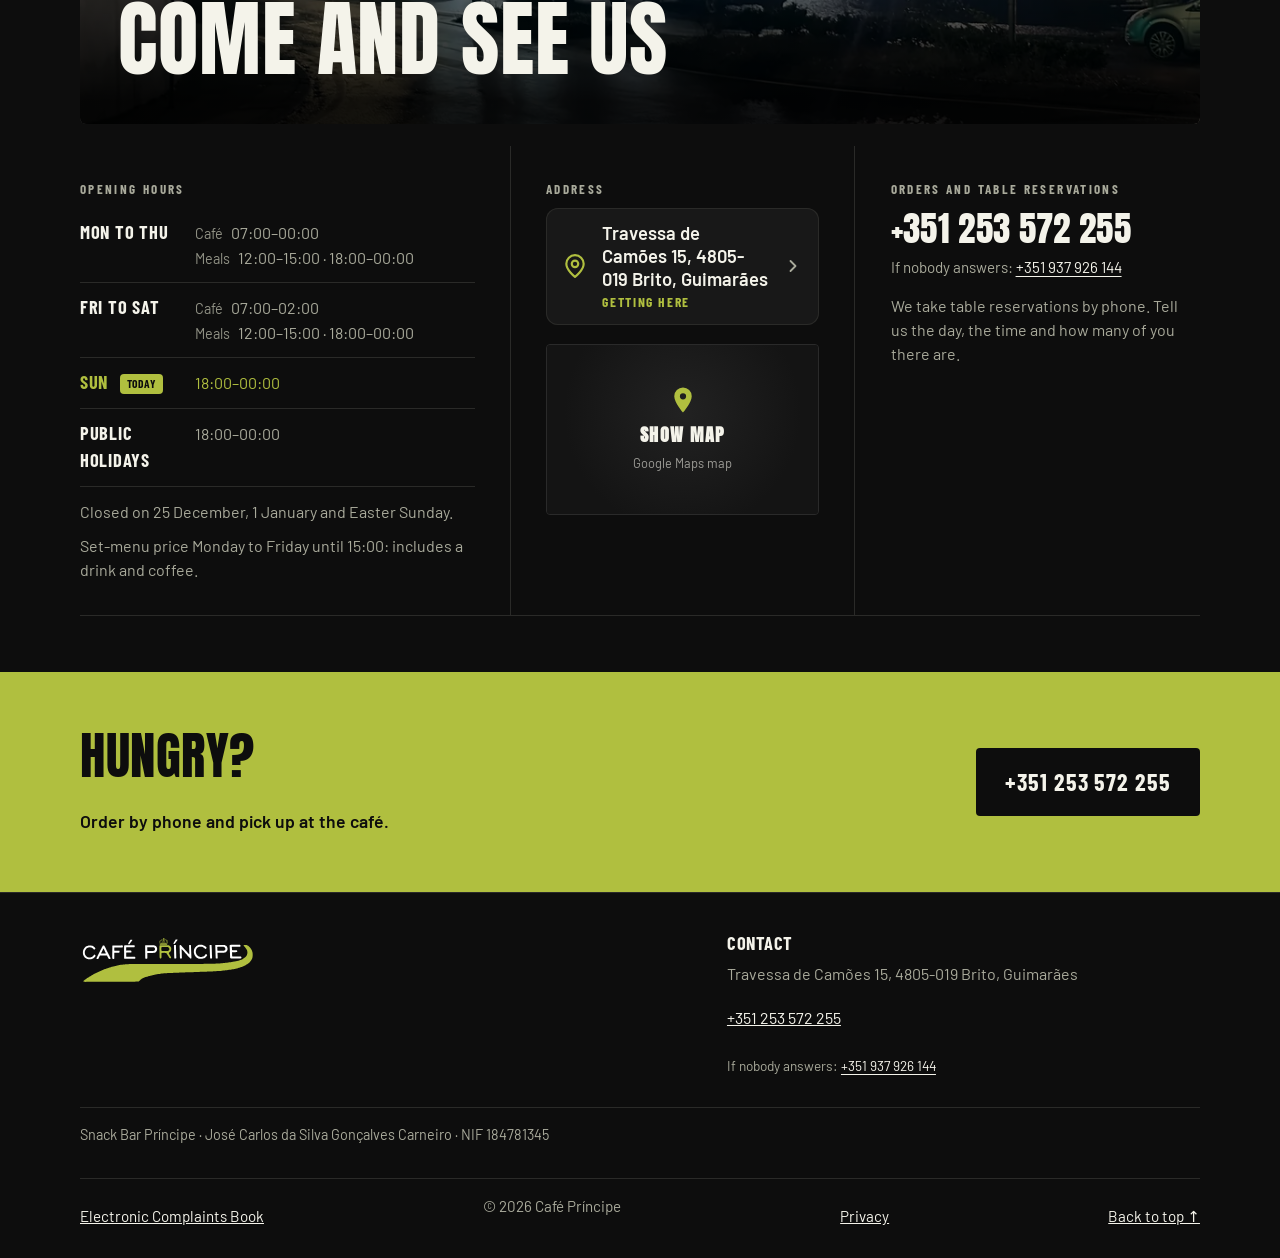
==== commit 8cfc4001: "fix: corrigir localizacao e melhorar SEO local Co-Authored-By: Claude Opus 5.5 <noreply@anthropic.co" ====
--- a/index.html
+++ b/index.html
@@ -23,7 +23,7 @@
 <link rel="apple-touch-icon" href="/apple-touch-icon.png">
 <!-- Dados para o Google. O horário (openingHoursSpecification) é recalculado sozinho a partir do HORARIO em js/cafe.js quando a página abre -->
 <script type="application/ld+json">
-{"@context": "https://schema.org", "@type": "Restaurant", "name": "Café Príncipe", "url": "https://cafeprincipe.pt/", "telephone": "+351253572255", "address": {"@type": "PostalAddress", "streetAddress": "Tv. Camões 15", "postalCode": "4805-019", "addressLocality": "Brito, Guimarães", "addressCountry": "PT"}, "image": "https://cafeprincipe.pt/og-image.jpg", "servesCuisine": "Portuguesa", "acceptsReservations": true, "hasMenu": {"@type": "Menu", "url": "https://cafeprincipe.pt/#menu", "inLanguage": "pt-PT", "hasMenuSection": [{"@type": "MenuSection", "name": "Francesinhas", "hasMenuItem": [{"@type": "MenuItem", "name": "Super Francesinha Especial", "url": "https://cafeprincipe.pt/prato/super-francesinha-especial", "description": "Pão, bife de vitela, salsicha, chouriço, fiambre, queijo, ketchup, mostarda, ovo e molho de francesinha. Com batata.", "offers": {"@type": "Offer", "price": "13.50", "priceCurrency": "EUR"}}, {"@type": "MenuItem", "name": "Francesinha Especial", "url": "https://cafeprincipe.pt/prato/francesinha-especial", "description": "Pão, bife de vitela, chouriço, fiambre, queijo, ketchup, mostarda, ovo e molho de francesinha. Com batata.", "offers": {"@type": "Offer", "price": "12.00", "priceCurrency": "EUR"}}, {"@type": "MenuItem", "name": "Meia Francesinha Especial", "url": "https://cafeprincipe.pt/prato/meia-francesinha-especial", "description": "Pão, bife de vitela, chouriço, fiambre, queijo, ketchup, mostarda, ovo e molho de francesinha. Com batata.", "offers": {"@type": "Offer", "price": "8.75", "priceCurrency": "EUR"}}, {"@type": "MenuItem", "name": "Francesinha Especial de Frango", "url": "https://cafeprincipe.pt/prato/francesinha-especial-de-frango", "description": "Pão, bife de frango, chouriço, fiambre, queijo, ketchup, mostarda, ovo e molho de francesinha. Com batata.", "offers": {"@type": "Offer", "price": "10.50", "priceCurrency": "EUR"}}, {"@type": "MenuItem", "name": "Francesinha Especial de Camarão", "url": "https://cafeprincipe.pt/prato/francesinha-especial-de-camarao", "description": "Pão, bife de vitela, camarão, chouriço, fiambre, queijo, ketchup, mostarda, ovo e molho de francesinha. Com batata.", "offers": {"@type": "Offer", "price": "15.50", "priceCurrency": "EUR"}}, {"@type": "MenuItem", "name": "Francesinha na Chapa", "url": "https://cafeprincipe.pt/prato/francesinha-na-chapa", "description": "Pão, bife de vitela, fiambre, queijo, ovo e molho de francesinha. Com batata.", "offers": {"@type": "Offer", "price": "11.75", "priceCurrency": "EUR"}}, {"@type": "MenuItem", "name": "Francesinha em Pão", "url": "https://cafeprincipe.pt/prato/francesinha-em-pao", "description": "Pão barrado com molho de francesinha, chouriço, ketchup, mostarda, queijo e fiambre.", "offers": {"@type": "Offer", "price": "4.75", "priceCurrency": "EUR"}}]}, {"@type": "MenuSection", "name": "Pregos", "hasMenuItem": [{"@type": "MenuItem", "name": "Prego em Pão", "url": "https://cafeprincipe.pt/prato/prego-em-pao", "description": "Pão, bife de vitela, fiambre e queijo.", "offers": {"@type": "Offer", "price": "5.75", "priceCurrency": "EUR"}}, {"@type": "MenuItem", "name": "Prego em Pão c/ Ovo", "url": "https://cafeprincipe.pt/prato/prego-em-pao-c-ovo", "description": "Pão, bife de vitela, fiambre, queijo e ovo.", "offers": {"@type": "Offer", "price": "6.50", "priceCurrency": "EUR"}}, {"@type": "MenuItem", "name": "Prego em Prato", "url": "https://cafeprincipe.pt/prato/prego-em-prato", "description": "Bife de vitela, fiambre, queijo, alface, tomate e ovo. Com batata.", "offers": {"@type": "Offer", "price": "12.50", "priceCurrency": "EUR"}}]}, {"@type": "MenuSection", "name": "Bifes e Panados", "hasMenuItem": [{"@type": "MenuItem", "name": "Bife de Frango em Pão", "url": "https://cafeprincipe.pt/prato/bife-de-frango-em-pao", "description": "Pão, bife de frango, fiambre e queijo.", "offers": {"@type": "Offer", "price": "4.00", "priceCurrency": "EUR"}}, {"@type": "MenuItem", "name": "Panado no Pão", "url": "https://cafeprincipe.pt/prato/panado-no-pao", "description": "Pão, panado de porco, fiambre e queijo.", "offers": {"@type": "Offer", "price": "2.75", "priceCurrency": "EUR"}}, {"@type": "MenuItem", "name": "Panado em Prato", "url": "https://cafeprincipe.pt/prato/panado-em-prato", "description": "Panado de porco, fiambre, queijo e ovo. Com batata.", "offers": {"@type": "Offer", "price": "10.00", "priceCurrency": "EUR"}}]}, {"@type": "MenuSection", "name": "Cachorros", "hasMenuItem": [{"@type": "MenuItem", "name": "Cachorro em Pão", "url": "https://cafeprincipe.pt/prato/cachorro-em-pao", "description": "Pão barrado com molho de francesinha, salsicha, fiambre, queijo, ketchup e mostarda.", "offers": {"@type": "Offer", "price": "4.75", "priceCurrency": "EUR"}}, {"@type": "MenuItem", "name": "Cachorro Especial", "url": "https://cafeprincipe.pt/prato/cachorro-especial", "description": "Pão, salsicha, fiambre, queijo, ketchup, mostarda e molho de francesinha. Com batata.", "offers": {"@type": "Offer", "price": "11.00", "priceCurrency": "EUR"}}, {"@type": "MenuItem", "name": "Cachorro na Chapa", "url": "https://cafeprincipe.pt/prato/cachorro-na-chapa", "description": "Pão, salsicha, fiambre, queijo e molho de francesinha. Com batata.", "offers": {"@type": "Offer", "price": "11.00", "priceCurrency": "EUR"}}]}, {"@type": "MenuSection", "name": "Hambúrgueres", "hasMenuItem": [{"@type": "MenuItem", "name": "Hambúrguer em Pão", "url": "https://cafeprincipe.pt/prato/hamburguer-em-pao", "description": "Pão, hambúrguer, alface, tomate, queijo, fiambre, ovo, ketchup e mostarda.", "offers": {"@type": "Offer", "price": "5.75", "priceCurrency": "EUR"}}, {"@type": "MenuItem", "name": "Hambúrguer Especial", "url": "https://cafeprincipe.pt/prato/hamburguer-especial", "description": "Pão, hambúrguer, fiambre, queijo, alface, tomate, ovo, ketchup, mostarda e molho de francesinha. Com batata.", "offers": {"@type": "Offer", "price": "11.50", "priceCurrency": "EUR"}}, {"@type": "MenuItem", "name": "Hambúrguer de Picanha em Pão", "url": "https://cafeprincipe.pt/prato/hamburguer-de-picanha-em-pao", "description": "Pão, hambúrguer, fiambre, queijo cheddar, alface, tomate, bacon e molho Big Burger. Com batata.", "offers": {"@type": "Offer", "price": "10.50", "priceCurrency": "EUR"}}]}, {"@type": "MenuSection", "name": "Baguetes", "hasMenuItem": [{"@type": "MenuItem", "name": "Prego em Baguete c/ Ovo", "url": "https://cafeprincipe.pt/prato/prego-em-baguete-c-ovo", "description": "Baguete, bife de vitela, fiambre, queijo e ovo.", "offers": {"@type": "Offer", "price": "9.50", "priceCurrency": "EUR"}}, {"@type": "MenuItem", "name": "Baguete de Atum", "url": "https://cafeprincipe.pt/prato/baguete-de-atum", "description": "Baguete, maionese, alface, tomate, fiambre, queijo, atum e ovo.", "offers": {"@type": "Offer", "price": "5.00", "priceCurrency": "EUR"}}, {"@type": "MenuItem", "name": "Baguete Americana", "url": "https://cafeprincipe.pt/prato/baguete-americana", "description": "Baguete, maionese, alface, tomate, fiambre, queijo e ovo.", "offers": {"@type": "Offer", "price": "4.75", "priceCurrency": "EUR"}}]}, {"@type": "MenuSection", "name": "Sandes e Tostas", "hasMenuItem": [{"@type": "MenuItem", "name": "Sandes de Fiambre", "url": "https://cafeprincipe.pt/prato/sandes-de-fiambre", "description": "Pão e fiambre.", "offers": {"@type": "Offer", "price": "1.50", "priceCurrency": "EUR"}}, {"@type": "MenuItem", "name": "Sandes de Queijo", "url": "https://cafeprincipe.pt/prato/sandes-de-queijo", "description": "Pão e queijo.", "offers": {"@type": "Offer", "price": "1.60", "priceCurrency": "EUR"}}, {"@type": "MenuItem", "name": "Sandes Mista", "url": "https://cafeprincipe.pt/prato/sandes-mista", "description": "Pão, queijo e fiambre.", "offers": {"@type": "Offer", "price": "2.50", "priceCurrency": "EUR"}}, {"@type": "MenuItem", "name": "Torrada em Pão de Forma", "url": "https://cafeprincipe.pt/prato/torrada-em-pao-de-forma", "description": "Pão de forma barrado com manteiga.", "offers": {"@type": "Offer", "price": "1.30", "priceCurrency": "EUR"}}, {"@type": "MenuItem", "name": "Tosta Mista", "url": "https://cafeprincipe.pt/prato/tosta-mista", "description": "Pão barrado com manteiga, queijo e fiambre.", "offers": {"@type": "Offer", "price": "3.50", "priceCurrency": "EUR"}}]}, {"@type": "MenuSection", "name": "Omeletes", "hasMenuItem": [{"@type": "MenuItem", "name": "Omelete Mista", "url": "https://cafeprincipe.pt/prato/omelete-mista", "description": "Ovo, alface, tomate, cenoura, milho, fiambre e queijo. Com batata. Molho à escolha: iogurte ou azeite e vinagre.", "offers": {"@type": "Offer", "price": "9.50", "priceCurrency": "EUR"}}, {"@type": "MenuItem", "name": "Omelete de Fiambre", "url": "https://cafeprincipe.pt/prato/omelete-de-fiambre", "description": "Ovo, alface, tomate, cenoura, milho e fiambre. Com batata. Molho à escolha: iogurte ou azeite e vinagre.", "offers": {"@type": "Offer", "price": "8.75", "priceCurrency": "EUR"}}, {"@type": "MenuItem", "name": "Omelete de Queijo", "url": "https://cafeprincipe.pt/prato/omelete-de-queijo", "description": "Ovo, alface, tomate, cenoura, milho e queijo. Com batata. Molho à escolha: iogurte ou azeite e vinagre.", "offers": {"@type": "Offer", "price": "9.00", "priceCurrency": "EUR"}}, {"@type": "MenuItem", "name": "Omelete de Camarão", "url": "https://cafeprincipe.pt/prato/omelete-de-camarao", "description": "Ovo, camarão, alface, tomate, cenoura, milho, queijo e fiambre. Com batata. Molho à escolha: iogurte ou azeite e vinagre.", "offers": {"@type": "Offer", "price": "14.00", "priceCurrency": "EUR"}}]}, {"@type": "MenuSection", "name": "Saladas", "hasMenuItem": [{"@type": "MenuItem", "name": "Salada Mista", "url": "https://cafeprincipe.pt/prato/salada-mista", "description": "Alface, tomate, cenoura, milho, fiambre e queijo. Molho à escolha: iogurte ou azeite e vinagre.", "offers": {"@type": "Offer", "price": "7.00", "priceCurrency": "EUR"}}, {"@type": "MenuItem", "name": "Salada de Atum", "url": "https://cafeprincipe.pt/prato/salada-de-atum", "description": "Alface, tomate, cenoura, milho e atum. Com batata. Molho à escolha: iogurte ou azeite e vinagre.", "offers": {"@type": "Offer", "price": "7.50", "priceCurrency": "EUR"}}, {"@type": "MenuItem", "name": "Bife de Frango c/ Salada e Batata", "url": "https://cafeprincipe.pt/prato/bife-de-frango-c-salada-e-batata", "description": "Bife de frango, alface, tomate, fiambre, queijo, cenoura e milho. Com batata. Molho à escolha: iogurte ou azeite e vinagre.", "offers": {"@type": "Offer", "price": "9.25", "priceCurrency": "EUR"}}]}, {"@type": "MenuSection", "name": "Picadinhos", "hasMenuItem": [{"@type": "MenuItem", "name": "Picadinho de Vitela", "url": "https://cafeprincipe.pt/prato/picadinho-de-vitela", "description": "Carne de vitela, salsicha, chouriço, pickles, azeitonas e molho de francesinha. Com batata.", "offers": {"@type": "Offer", "price": "12.00", "priceCurrency": "EUR"}}, {"@type": "MenuItem", "name": "Meio Picadinho de Vitela", "url": "https://cafeprincipe.pt/prato/meio-picadinho-de-vitela", "description": "Carne de vitela, salsicha, chouriço, pickles, azeitonas e molho de francesinha. Com batata.", "offers": {"@type": "Offer", "price": "8.75", "priceCurrency": "EUR"}}]}, {"@type": "MenuSection", "name": "Entradas", "hasMenuItem": [{"@type": "MenuItem", "name": "Pão de Alho", "url": "https://cafeprincipe.pt/prato/pao-de-alho", "offers": {"@type": "Offer", "price": "2.75", "priceCurrency": "EUR"}}, {"@type": "MenuItem", "name": "Pão de Alho c/ Bacon", "url": "https://cafeprincipe.pt/prato/pao-de-alho-c-bacon", "description": "Com bacon.", "offers": {"@type": "Offer", "price": "4.50", "priceCurrency": "EUR"}}, {"@type": "MenuItem", "name": "Asinhas de Frango", "url": "https://cafeprincipe.pt/prato/asinhas-de-frango", "description": "Asinhas de frango fritas.", "offers": {"@type": "Offer", "price": "4.50", "priceCurrency": "EUR"}}, {"@type": "MenuItem", "name": "Rissóis de Carne", "url": "https://cafeprincipe.pt/prato/rissois-de-carne", "description": "6 rissóis de carne.", "offers": {"@type": "Offer", "price": "4.20", "priceCurrency": "EUR"}}, {"@type": "MenuItem", "name": "Bolinhos de Bacalhau", "url": "https://cafeprincipe.pt/prato/bolinhos-de-bacalhau", "description": "6 bolinhos de bacalhau.", "offers": {"@type": "Offer", "price": "4.80", "priceCurrency": "EUR"}}]}, {"@type": "MenuSection", "name": "Menu Infantil", "hasMenuItem": [{"@type": "MenuItem", "name": "Mini Prego de Vitela com Ovo", "url": "https://cafeprincipe.pt/prato/mini-prego-de-vitela-com-ovo", "description": "Mini prego de vitela com ovo.", "offers": {"@type": "Offer", "price": "8.75", "priceCurrency": "EUR"}}, {"@type": "MenuItem", "name": "Bife de Frango com Batata", "url": "https://cafeprincipe.pt/prato/bife-de-frango-com-batata", "description": "Bife de frango com batata.", "offers": {"@type": "Offer", "price": "5.50", "priceCurrency": "EUR"}}, {"@type": "MenuItem", "name": "2 Salsichas com Batata e Ovo", "url": "https://cafeprincipe.pt/prato/2-salsichas-com-batata-e-ovo", "description": "Duas salsichas com batata e ovo.", "offers": {"@type": "Offer", "price": "4.50", "priceCurrency": "EUR"}}, {"@type": "MenuItem", "name": "Hambúrguer com Ovo e Batata", "url": "https://cafeprincipe.pt/prato/hamburguer-com-ovo-e-batata", "description": "Hambúrguer com ovo e batata.", "offers": {"@type": "Offer", "price": "4.75", "priceCurrency": "EUR"}}]}, {"@type": "MenuSection", "name": "Sobremesas", "hasMenuItem": [{"@type": "MenuItem", "name": "Mousse de Chocolate", "url": "https://cafeprincipe.pt/prato/mousse-de-chocolate", "description": "Mousse de chocolate com granulado.", "offers": {"@type": "Offer", "price": "2.50", "priceCurrency": "EUR"}}, {"@type": "MenuItem", "name": "Baba de Camelo", "url": "https://cafeprincipe.pt/prato/baba-de-camelo", "description": "Doce cremoso de leite condensado com frutos secos.", "offers": {"@type": "Offer", "price": "2.50", "priceCurrency": "EUR"}}, {"@type": "MenuItem", "name": "Cheesecake de Limão", "url": "https://cafeprincipe.pt/prato/cheesecake-de-limao", "description": "Cheesecake cremoso com cobertura de limão.", "offers": {"@type": "Offer", "price": "2.50", "priceCurrency": "EUR"}}, {"@type": "MenuItem", "name": "Cheesecake de Maracujá", "url": "https://cafeprincipe.pt/prato/cheesecake-de-maracuja", "description": "Cheesecake cremoso com cobertura de maracujá.", "offers": {"@type": "Offer", "price": "2.50", "priceCurrency": "EUR"}}, {"@type": "MenuItem", "name": "Cheesecake de Oreo", "url": "https://cafeprincipe.pt/prato/cheesecake-de-oreo", "description": "Cheesecake cremoso com bolacha Oreo.", "offers": {"@type": "Offer", "price": "2.50", "priceCurrency": "EUR"}}, {"@type": "MenuItem", "name": "Cheesecake de Frutos Vermelhos", "url": "https://cafeprincipe.pt/prato/cheesecake-de-frutos-vermelhos", "description": "Cheesecake cremoso com cobertura de frutos vermelhos.", "offers": {"@type": "Offer", "price": "2.50", "priceCurrency": "EUR"}}, {"@type": "MenuItem", "name": "Mousse de Oreo", "url": "https://cafeprincipe.pt/prato/mousse-de-oreo", "description": "Mousse cremosa com bolacha Oreo.", "offers": {"@type": "Offer", "price": "2.50", "priceCurrency": "EUR"}}, {"@type": "MenuItem", "name": "Natas do Céu", "url": "https://cafeprincipe.pt/prato/natas-do-ceu", "description": "Sobremesa cremosa com bolacha.", "offers": {"@type": "Offer", "price": "2.50", "priceCurrency": "EUR"}}]}]}, "paymentAccepted": "Cash, Multibanco, MB WAY", "openingHoursSpecification": [{"@type": "OpeningHoursSpecification", "dayOfWeek": "Sunday", "opens": "18:00", "closes": "23:59"}, {"@type": "OpeningHoursSpecification", "dayOfWeek": "Monday", "opens": "07:00", "closes": "23:59"}, {"@type": "OpeningHoursSpecification", "dayOfWeek": "Tuesday", "opens": "07:00", "closes": "23:59"}, {"@type": "OpeningHoursSpecification", "dayOfWeek": "Wednesday", "opens": "07:00", "closes": "23:59"}, {"@type": "OpeningHoursSpecification", "dayOfWeek": "Thursday", "opens": "07:00", "closes": "23:59"}, {"@type": "OpeningHoursSpecification", "dayOfWeek": "Friday", "opens": "07:00", "closes": "02:00"}, {"@type": "OpeningHoursSpecification", "dayOfWeek": "Saturday", "opens": "07:00", "closes": "02:00"}]}
+{"@context": "https://schema.org", "@type": "Restaurant", "@id": "https://cafeprincipe.pt/#restaurante", "name": "Café Príncipe", "description": "Café Príncipe, em Brito (Guimarães): francesinhas, pregos, panados, hambúrgueres e muito mais. Encomendas por telefone para levantar no café e reservas de mesa.", "url": "https://cafeprincipe.pt/", "telephone": "+351253572255", "address": {"@type": "PostalAddress", "streetAddress": "Travessa de Camões 15", "postalCode": "4805-019", "addressLocality": "Brito", "addressRegion": "Braga", "addressCountry": "PT"}, "geo": {"@type": "GeoCoordinates", "latitude": 41.4482627, "longitude": -8.3532012}, "image": "https://cafeprincipe.pt/og-image.jpg", "logo": "https://cafeprincipe.pt/favicon-512.png", "priceRange": "1,30 € - 15,50 €", "servesCuisine": "Portuguesa", "acceptsReservations": true, "hasMenu": {"@type": "Menu", "url": "https://cafeprincipe.pt/#menu", "inLanguage": "pt-PT", "hasMenuSection": [{"@type": "MenuSection", "name": "Francesinhas", "hasMenuItem": [{"@type": "MenuItem", "name": "Super Francesinha Especial", "url": "https://cafeprincipe.pt/prato/super-francesinha-especial", "description": "Pão, bife de vitela, salsicha, chouriço, fiambre, queijo, ketchup, mostarda, ovo e molho de francesinha. Com batata.", "offers": {"@type": "Offer", "price": "13.50", "priceCurrency": "EUR"}}, {"@type": "MenuItem", "name": "Francesinha Especial", "url": "https://cafeprincipe.pt/prato/francesinha-especial", "description": "Pão, bife de vitela, chouriço, fiambre, queijo, ketchup, mostarda, ovo e molho de francesinha. Com batata.", "offers": {"@type": "Offer", "price": "12.00", "priceCurrency": "EUR"}}, {"@type": "MenuItem", "name": "Meia Francesinha Especial", "url": "https://cafeprincipe.pt/prato/meia-francesinha-especial", "description": "Pão, bife de vitela, chouriço, fiambre, queijo, ketchup, mostarda, ovo e molho de francesinha. Com batata.", "offers": {"@type": "Offer", "price": "8.75", "priceCurrency": "EUR"}}, {"@type": "MenuItem", "name": "Francesinha Especial de Frango", "url": "https://cafeprincipe.pt/prato/francesinha-especial-de-frango", "description": "Pão, bife de frango, chouriço, fiambre, queijo, ketchup, mostarda, ovo e molho de francesinha. Com batata.", "offers": {"@type": "Offer", "price": "10.50", "priceCurrency": "EUR"}}, {"@type": "MenuItem", "name": "Francesinha Especial de Camarão", "url": "https://cafeprincipe.pt/prato/francesinha-especial-de-camarao", "description": "Pão, bife de vitela, camarão, chouriço, fiambre, queijo, ketchup, mostarda, ovo e molho de francesinha. Com batata.", "offers": {"@type": "Offer", "price": "15.50", "priceCurrency": "EUR"}}, {"@type": "MenuItem", "name": "Francesinha na Chapa", "url": "https://cafeprincipe.pt/prato/francesinha-na-chapa", "description": "Pão, bife de vitela, fiambre, queijo, ovo e molho de francesinha. Com batata.", "offers": {"@type": "Offer", "price": "11.75", "priceCurrency": "EUR"}}, {"@type": "MenuItem", "name": "Francesinha em Pão", "url": "https://cafeprincipe.pt/prato/francesinha-em-pao", "description": "Pão barrado com molho de francesinha, chouriço, ketchup, mostarda, queijo e fiambre.", "offers": {"@type": "Offer", "price": "4.75", "priceCurrency": "EUR"}}]}, {"@type": "MenuSection", "name": "Pregos", "hasMenuItem": [{"@type": "MenuItem", "name": "Prego em Pão", "url": "https://cafeprincipe.pt/prato/prego-em-pao", "description": "Pão, bife de vitela, fiambre e queijo.", "offers": {"@type": "Offer", "price": "5.75", "priceCurrency": "EUR"}}, {"@type": "MenuItem", "name": "Prego em Pão c/ Ovo", "url": "https://cafeprincipe.pt/prato/prego-em-pao-c-ovo", "description": "Pão, bife de vitela, fiambre, queijo e ovo.", "offers": {"@type": "Offer", "price": "6.50", "priceCurrency": "EUR"}}, {"@type": "MenuItem", "name": "Prego em Prato", "url": "https://cafeprincipe.pt/prato/prego-em-prato", "description": "Bife de vitela, fiambre, queijo, alface, tomate e ovo. Com batata.", "offers": {"@type": "Offer", "price": "12.50", "priceCurrency": "EUR"}}]}, {"@type": "MenuSection", "name": "Bifes e Panados", "hasMenuItem": [{"@type": "MenuItem", "name": "Bife de Frango em Pão", "url": "https://cafeprincipe.pt/prato/bife-de-frango-em-pao", "description": "Pão, bife de frango, fiambre e queijo.", "offers": {"@type": "Offer", "price": "4.00", "priceCurrency": "EUR"}}, {"@type": "MenuItem", "name": "Panado no Pão", "url": "https://cafeprincipe.pt/prato/panado-no-pao", "description": "Pão, panado de porco, fiambre e queijo.", "offers": {"@type": "Offer", "price": "2.75", "priceCurrency": "EUR"}}, {"@type": "MenuItem", "name": "Panado em Prato", "url": "https://cafeprincipe.pt/prato/panado-em-prato", "description": "Panado de porco, fiambre, queijo e ovo. Com batata.", "offers": {"@type": "Offer", "price": "10.00", "priceCurrency": "EUR"}}]}, {"@type": "MenuSection", "name": "Cachorros", "hasMenuItem": [{"@type": "MenuItem", "name": "Cachorro em Pão", "url": "https://cafeprincipe.pt/prato/cachorro-em-pao", "description": "Pão barrado com molho de francesinha, salsicha, fiambre, queijo, ketchup e mostarda.", "offers": {"@type": "Offer", "price": "4.75", "priceCurrency": "EUR"}}, {"@type": "MenuItem", "name": "Cachorro Especial", "url": "https://cafeprincipe.pt/prato/cachorro-especial", "description": "Pão, salsicha, fiambre, queijo, ketchup, mostarda e molho de francesinha. Com batata.", "offers": {"@type": "Offer", "price": "11.00", "priceCurrency": "EUR"}}, {"@type": "MenuItem", "name": "Cachorro na Chapa", "url": "https://cafeprincipe.pt/prato/cachorro-na-chapa", "description": "Pão, salsicha, fiambre, queijo e molho de francesinha. Com batata.", "offers": {"@type": "Offer", "price": "11.00", "priceCurrency": "EUR"}}]}, {"@type": "MenuSection", "name": "Hambúrgueres", "hasMenuItem": [{"@type": "MenuItem", "name": "Hambúrguer em Pão", "url": "https://cafeprincipe.pt/prato/hamburguer-em-pao", "description": "Pão, hambúrguer, alface, tomate, queijo, fiambre, ovo, ketchup e mostarda.", "offers": {"@type": "Offer", "price": "5.75", "priceCurrency": "EUR"}}, {"@type": "MenuItem", "name": "Hambúrguer Especial", "url": "https://cafeprincipe.pt/prato/hamburguer-especial", "description": "Pão, hambúrguer, fiambre, queijo, alface, tomate, ovo, ketchup, mostarda e molho de francesinha. Com batata.", "offers": {"@type": "Offer", "price": "11.50", "priceCurrency": "EUR"}}, {"@type": "MenuItem", "name": "Hambúrguer de Picanha em Pão", "url": "https://cafeprincipe.pt/prato/hamburguer-de-picanha-em-pao", "description": "Pão, hambúrguer, fiambre, queijo cheddar, alface, tomate, bacon e molho Big Burger. Com batata.", "offers": {"@type": "Offer", "price": "10.50", "priceCurrency": "EUR"}}]}, {"@type": "MenuSection", "name": "Baguetes", "hasMenuItem": [{"@type": "MenuItem", "name": "Prego em Baguete c/ Ovo", "url": "https://cafeprincipe.pt/prato/prego-em-baguete-c-ovo", "description": "Baguete, bife de vitela, fiambre, queijo e ovo.", "offers": {"@type": "Offer", "price": "9.50", "priceCurrency": "EUR"}}, {"@type": "MenuItem", "name": "Baguete de Atum", "url": "https://cafeprincipe.pt/prato/baguete-de-atum", "description": "Baguete, maionese, alface, tomate, fiambre, queijo, atum e ovo.", "offers": {"@type": "Offer", "price": "5.00", "priceCurrency": "EUR"}}, {"@type": "MenuItem", "name": "Baguete Americana", "url": "https://cafeprincipe.pt/prato/baguete-americana", "description": "Baguete, maionese, alface, tomate, fiambre, queijo e ovo.", "offers": {"@type": "Offer", "price": "4.75", "priceCurrency": "EUR"}}]}, {"@type": "MenuSection", "name": "Sandes e Tostas", "hasMenuItem": [{"@type": "MenuItem", "name": "Sandes de Fiambre", "url": "https://cafeprincipe.pt/prato/sandes-de-fiambre", "description": "Pão e fiambre.", "offers": {"@type": "Offer", "price": "1.50", "priceCurrency": "EUR"}}, {"@type": "MenuItem", "name": "Sandes de Queijo", "url": "https://cafeprincipe.pt/prato/sandes-de-queijo", "description": "Pão e queijo.", "offers": {"@type": "Offer", "price": "1.60", "priceCurrency": "EUR"}}, {"@type": "MenuItem", "name": "Sandes Mista", "url": "https://cafeprincipe.pt/prato/sandes-mista", "description": "Pão, queijo e fiambre.", "offers": {"@type": "Offer", "price": "2.50", "priceCurrency": "EUR"}}, {"@type": "MenuItem", "name": "Torrada em Pão de Forma", "url": "https://cafeprincipe.pt/prato/torrada-em-pao-de-forma", "description": "Pão de forma barrado com manteiga.", "offers": {"@type": "Offer", "price": "1.30", "priceCurrency": "EUR"}}, {"@type": "MenuItem", "name": "Tosta Mista", "url": "https://cafeprincipe.pt/prato/tosta-mista", "description": "Pão barrado com manteiga, queijo e fiambre.", "offers": {"@type": "Offer", "price": "3.50", "priceCurrency": "EUR"}}]}, {"@type": "MenuSection", "name": "Omeletes", "hasMenuItem": [{"@type": "MenuItem", "name": "Omelete Mista", "url": "https://cafeprincipe.pt/prato/omelete-mista", "description": "Ovo, alface, tomate, cenoura, milho, fiambre e queijo. Com batata. Molho à escolha: iogurte ou azeite e vinagre.", "offers": {"@type": "Offer", "price": "9.50", "priceCurrency": "EUR"}}, {"@type": "MenuItem", "name": "Omelete de Fiambre", "url": "https://cafeprincipe.pt/prato/omelete-de-fiambre", "description": "Ovo, alface, tomate, cenoura, milho e fiambre. Com batata. Molho à escolha: iogurte ou azeite e vinagre.", "offers": {"@type": "Offer", "price": "8.75", "priceCurrency": "EUR"}}, {"@type": "MenuItem", "name": "Omelete de Queijo", "url": "https://cafeprincipe.pt/prato/omelete-de-queijo", "description": "Ovo, alface, tomate, cenoura, milho e queijo. Com batata. Molho à escolha: iogurte ou azeite e vinagre.", "offers": {"@type": "Offer", "price": "9.00", "priceCurrency": "EUR"}}, {"@type": "MenuItem", "name": "Omelete de Camarão", "url": "https://cafeprincipe.pt/prato/omelete-de-camarao", "description": "Ovo, camarão, alface, tomate, cenoura, milho, queijo e fiambre. Com batata. Molho à escolha: iogurte ou azeite e vinagre.", "offers": {"@type": "Offer", "price": "14.00", "priceCurrency": "EUR"}}]}, {"@type": "MenuSection", "name": "Saladas", "hasMenuItem": [{"@type": "MenuItem", "name": "Salada Mista", "url": "https://cafeprincipe.pt/prato/salada-mista", "description": "Alface, tomate, cenoura, milho, fiambre e queijo. Molho à escolha: iogurte ou azeite e vinagre.", "offers": {"@type": "Offer", "price": "7.00", "priceCurrency": "EUR"}}, {"@type": "MenuItem", "name": "Salada de Atum", "url": "https://cafeprincipe.pt/prato/salada-de-atum", "description": "Alface, tomate, cenoura, milho e atum. Com batata. Molho à escolha: iogurte ou azeite e vinagre.", "offers": {"@type": "Offer", "price": "7.50", "priceCurrency": "EUR"}}, {"@type": "MenuItem", "name": "Bife de Frango c/ Salada e Batata", "url": "https://cafeprincipe.pt/prato/bife-de-frango-c-salada-e-batata", "description": "Bife de frango, alface, tomate, fiambre, queijo, cenoura e milho. Com batata. Molho à escolha: iogurte ou azeite e vinagre.", "offers": {"@type": "Offer", "price": "9.25", "priceCurrency": "EUR"}}]}, {"@type": "MenuSection", "name": "Picadinhos", "hasMenuItem": [{"@type": "MenuItem", "name": "Picadinho de Vitela", "url": "https://cafeprincipe.pt/prato/picadinho-de-vitela", "description": "Carne de vitela, salsicha, chouriço, pickles, azeitonas e molho de francesinha. Com batata.", "offers": {"@type": "Offer", "price": "12.00", "priceCurrency": "EUR"}}, {"@type": "MenuItem", "name": "Meio Picadinho de Vitela", "url": "https://cafeprincipe.pt/prato/meio-picadinho-de-vitela", "description": "Carne de vitela, salsicha, chouriço, pickles, azeitonas e molho de francesinha. Com batata.", "offers": {"@type": "Offer", "price": "8.75", "priceCurrency": "EUR"}}]}, {"@type": "MenuSection", "name": "Entradas", "hasMenuItem": [{"@type": "MenuItem", "name": "Pão de Alho", "url": "https://cafeprincipe.pt/prato/pao-de-alho", "offers": {"@type": "Offer", "price": "2.75", "priceCurrency": "EUR"}}, {"@type": "MenuItem", "name": "Pão de Alho c/ Bacon", "url": "https://cafeprincipe.pt/prato/pao-de-alho-c-bacon", "description": "Com bacon.", "offers": {"@type": "Offer", "price": "4.50", "priceCurrency": "EUR"}}, {"@type": "MenuItem", "name": "Asinhas de Frango", "url": "https://cafeprincipe.pt/prato/asinhas-de-frango", "description": "Asinhas de frango fritas.", "offers": {"@type": "Offer", "price": "4.50", "priceCurrency": "EUR"}}, {"@type": "MenuItem", "name": "Rissóis de Carne", "url": "https://cafeprincipe.pt/prato/rissois-de-carne", "description": "6 rissóis de carne.", "offers": {"@type": "Offer", "price": "4.20", "priceCurrency": "EUR"}}, {"@type": "MenuItem", "name": "Bolinhos de Bacalhau", "url": "https://cafeprincipe.pt/prato/bolinhos-de-bacalhau", "description": "6 bolinhos de bacalhau.", "offers": {"@type": "Offer", "price": "4.80", "priceCurrency": "EUR"}}]}, {"@type": "MenuSection", "name": "Menu Infantil", "hasMenuItem": [{"@type": "MenuItem", "name": "Mini Prego de Vitela com Ovo", "url": "https://cafeprincipe.pt/prato/mini-prego-de-vitela-com-ovo", "description": "Mini prego de vitela com ovo.", "offers": {"@type": "Offer", "price": "8.75", "priceCurrency": "EUR"}}, {"@type": "MenuItem", "name": "Bife de Frango com Batata", "url": "https://cafeprincipe.pt/prato/bife-de-frango-com-batata", "description": "Bife de frango com batata.", "offers": {"@type": "Offer", "price": "5.50", "priceCurrency": "EUR"}}, {"@type": "MenuItem", "name": "2 Salsichas com Batata e Ovo", "url": "https://cafeprincipe.pt/prato/2-salsichas-com-batata-e-ovo", "description": "Duas salsichas com batata e ovo.", "offers": {"@type": "Offer", "price": "4.50", "priceCurrency": "EUR"}}, {"@type": "MenuItem", "name": "Hambúrguer com Ovo e Batata", "url": "https://cafeprincipe.pt/prato/hamburguer-com-ovo-e-batata", "description": "Hambúrguer com ovo e batata.", "offers": {"@type": "Offer", "price": "4.75", "priceCurrency": "EUR"}}]}, {"@type": "MenuSection", "name": "Sobremesas", "hasMenuItem": [{"@type": "MenuItem", "name": "Mousse de Chocolate", "url": "https://cafeprincipe.pt/prato/mousse-de-chocolate", "description": "Mousse de chocolate com granulado.", "offers": {"@type": "Offer", "price": "2.50", "priceCurrency": "EUR"}}, {"@type": "MenuItem", "name": "Baba de Camelo", "url": "https://cafeprincipe.pt/prato/baba-de-camelo", "description": "Doce cremoso de leite condensado com frutos secos.", "offers": {"@type": "Offer", "price": "2.50", "priceCurrency": "EUR"}}, {"@type": "MenuItem", "name": "Cheesecake de Limão", "url": "https://cafeprincipe.pt/prato/cheesecake-de-limao", "description": "Cheesecake cremoso com cobertura de limão.", "offers": {"@type": "Offer", "price": "2.50", "priceCurrency": "EUR"}}, {"@type": "MenuItem", "name": "Cheesecake de Maracujá", "url": "https://cafeprincipe.pt/prato/cheesecake-de-maracuja", "description": "Cheesecake cremoso com cobertura de maracujá.", "offers": {"@type": "Offer", "price": "2.50", "priceCurrency": "EUR"}}, {"@type": "MenuItem", "name": "Cheesecake de Oreo", "url": "https://cafeprincipe.pt/prato/cheesecake-de-oreo", "description": "Cheesecake cremoso com bolacha Oreo.", "offers": {"@type": "Offer", "price": "2.50", "priceCurrency": "EUR"}}, {"@type": "MenuItem", "name": "Cheesecake de Frutos Vermelhos", "url": "https://cafeprincipe.pt/prato/cheesecake-de-frutos-vermelhos", "description": "Cheesecake cremoso com cobertura de frutos vermelhos.", "offers": {"@type": "Offer", "price": "2.50", "priceCurrency": "EUR"}}, {"@type": "MenuItem", "name": "Mousse de Oreo", "url": "https://cafeprincipe.pt/prato/mousse-de-oreo", "description": "Mousse cremosa com bolacha Oreo.", "offers": {"@type": "Offer", "price": "2.50", "priceCurrency": "EUR"}}, {"@type": "MenuItem", "name": "Natas do Céu", "url": "https://cafeprincipe.pt/prato/natas-do-ceu", "description": "Sobremesa cremosa com bolacha.", "offers": {"@type": "Offer", "price": "2.50", "priceCurrency": "EUR"}}]}]}, "paymentAccepted": "Cash, Multibanco, MB WAY", "openingHoursSpecification": [{"@type": "OpeningHoursSpecification", "dayOfWeek": "Sunday", "opens": "18:00", "closes": "23:59"}, {"@type": "OpeningHoursSpecification", "dayOfWeek": "Monday", "opens": "07:00", "closes": "23:59"}, {"@type": "OpeningHoursSpecification", "dayOfWeek": "Tuesday", "opens": "07:00", "closes": "23:59"}, {"@type": "OpeningHoursSpecification", "dayOfWeek": "Wednesday", "opens": "07:00", "closes": "23:59"}, {"@type": "OpeningHoursSpecification", "dayOfWeek": "Thursday", "opens": "07:00", "closes": "23:59"}, {"@type": "OpeningHoursSpecification", "dayOfWeek": "Friday", "opens": "07:00", "closes": "02:00"}, {"@type": "OpeningHoursSpecification", "dayOfWeek": "Saturday", "opens": "07:00", "closes": "02:00"}]}
 </script>
 
 <link rel="preload" as="font" type="font/woff2" href="/fonts/anton-400-latin.woff2" crossorigin>
@@ -31,8 +31,8 @@
 <link rel="preload" as="font" type="font/woff2" href="/fonts/barlow-500-latin.woff2" crossorigin>
 <link rel="preload" as="font" type="font/woff2" href="/fonts/barlow-600-latin.woff2" crossorigin>
 <link rel="preload" as="font" type="font/woff2" href="/fonts/barlow-condensed-600-latin.woff2" crossorigin>
-<link rel="stylesheet" href="/css/estilo.css?v=377199fd">
-<meta name="versao" content="377199fd">
+<link rel="stylesheet" href="/css/estilo.css?v=57d61603">
+<meta name="versao" content="57d61603">
 <script>document.documentElement.classList.add("js");if(!(navigator.serviceWorker&&navigator.serviceWorker.controller)){[["/img/hero.webp","(min-width:821px)"],["/img/hero-v-francesinha-especial.webp","(max-width:820px)"]].forEach(function(x){var k=document.createElement("link");k.rel="preload";k.as="image";k.href=x[0];k.media=x[1];k.setAttribute("fetchpriority","high");document.head.appendChild(k)})}setTimeout(function(){document.documentElement.classList.add("pronto")},1500);try{var l=(localStorage.getItem("idioma")||navigator.language||"pt").slice(0,2).toLowerCase();if(/^(en|fr|de|es)$/.test(l)){var k=document.createElement("link");k.rel="preload";k.as="script";k.href="/js/traducoes.js?v="+document.querySelector("meta[name=versao]").content;document.head.appendChild(k)}}catch(e){}</script>
 </head>
 <body>
@@ -247,13 +247,13 @@
 </footer>
 
 
-<script defer src="/js/idiomas.js?v=377199fd"></script>
-<script defer src="/js/menu.js?v=377199fd"></script>
-<script defer src="/js/cafe.js?v=377199fd"></script>
-<script defer src="/js/ui-base.js?v=377199fd"></script>
-<script defer src="/js/ui-menu.js?v=377199fd"></script>
-<script defer src="/js/ui-pedido.js?v=377199fd"></script>
-<script defer src="/js/ui-pesquisa.js?v=377199fd"></script>
-<script defer src="/js/ui-topo.js?v=377199fd"></script>
+<script defer src="/js/idiomas.js?v=57d61603"></script>
+<script defer src="/js/menu.js?v=57d61603"></script>
+<script defer src="/js/cafe.js?v=57d61603"></script>
+<script defer src="/js/ui-base.js?v=57d61603"></script>
+<script defer src="/js/ui-menu.js?v=57d61603"></script>
+<script defer src="/js/ui-pedido.js?v=57d61603"></script>
+<script defer src="/js/ui-pesquisa.js?v=57d61603"></script>
+<script defer src="/js/ui-topo.js?v=57d61603"></script>
 </body>
 </html>
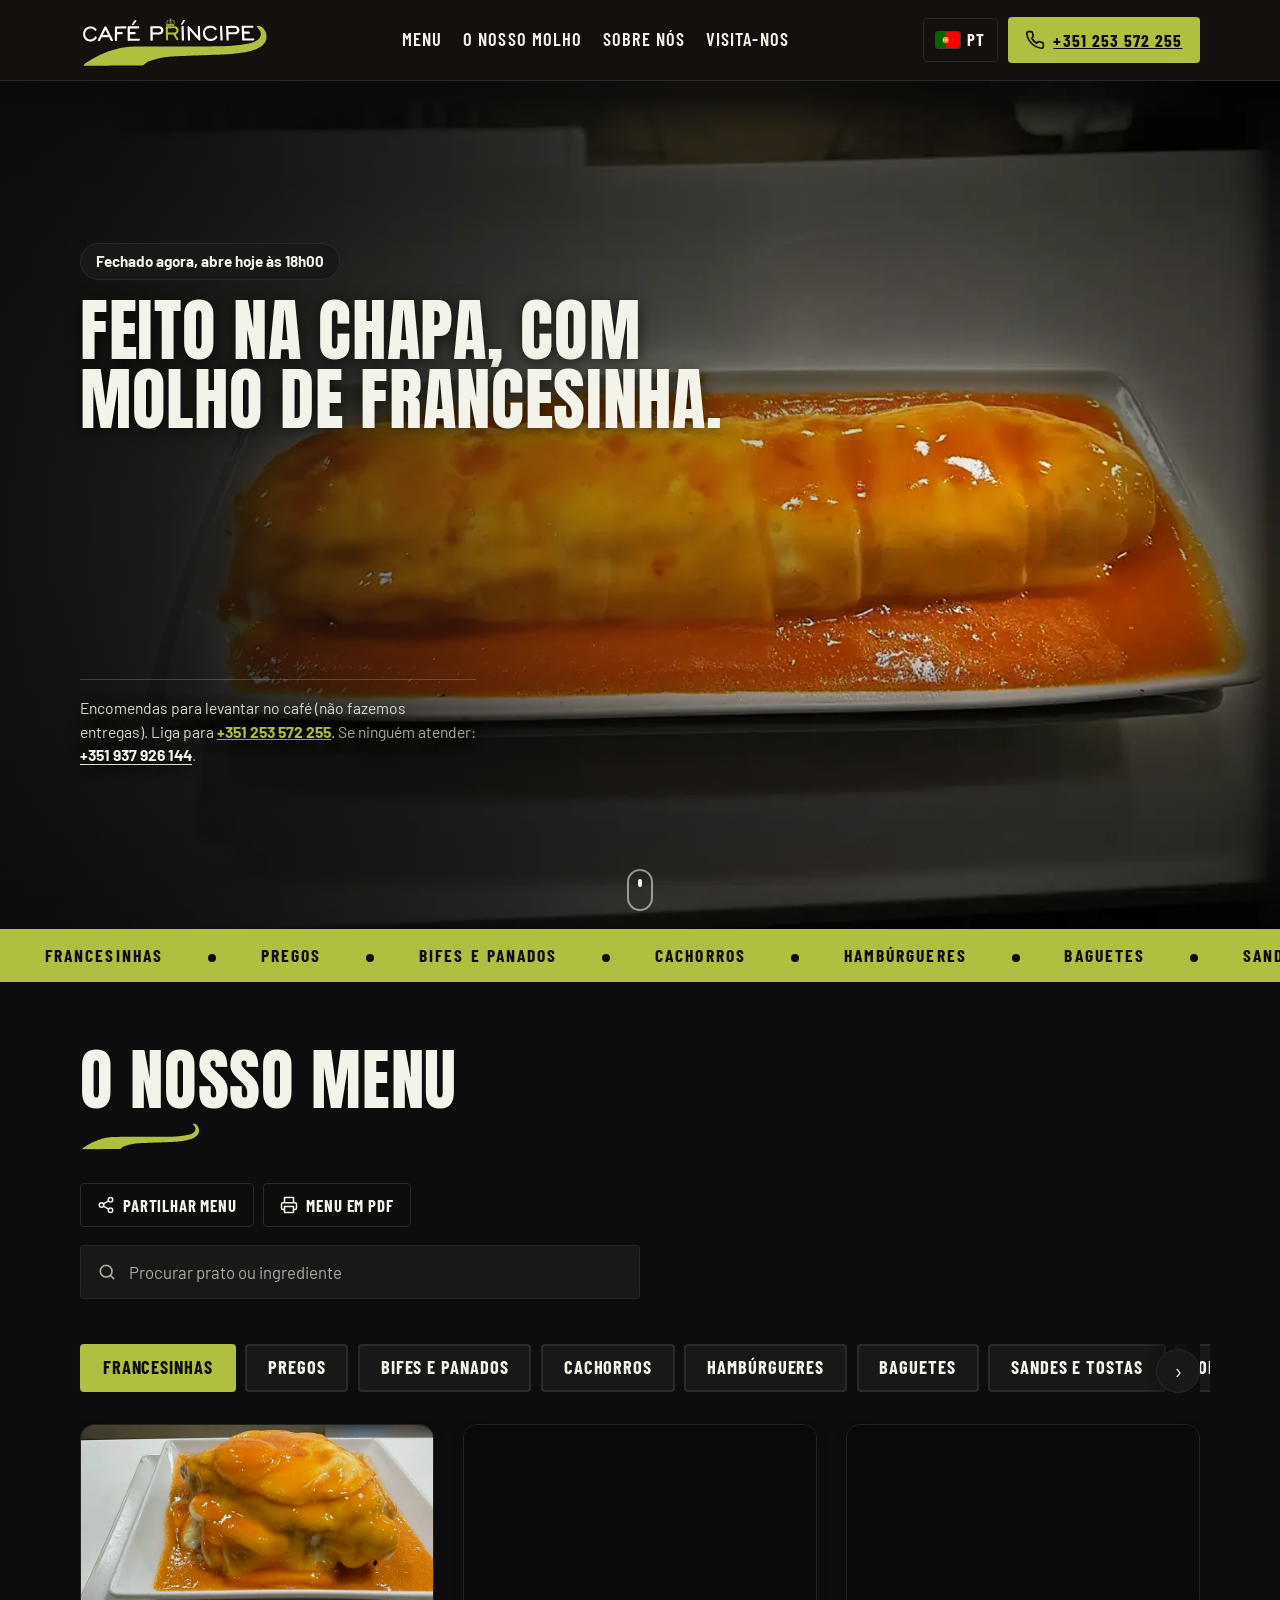
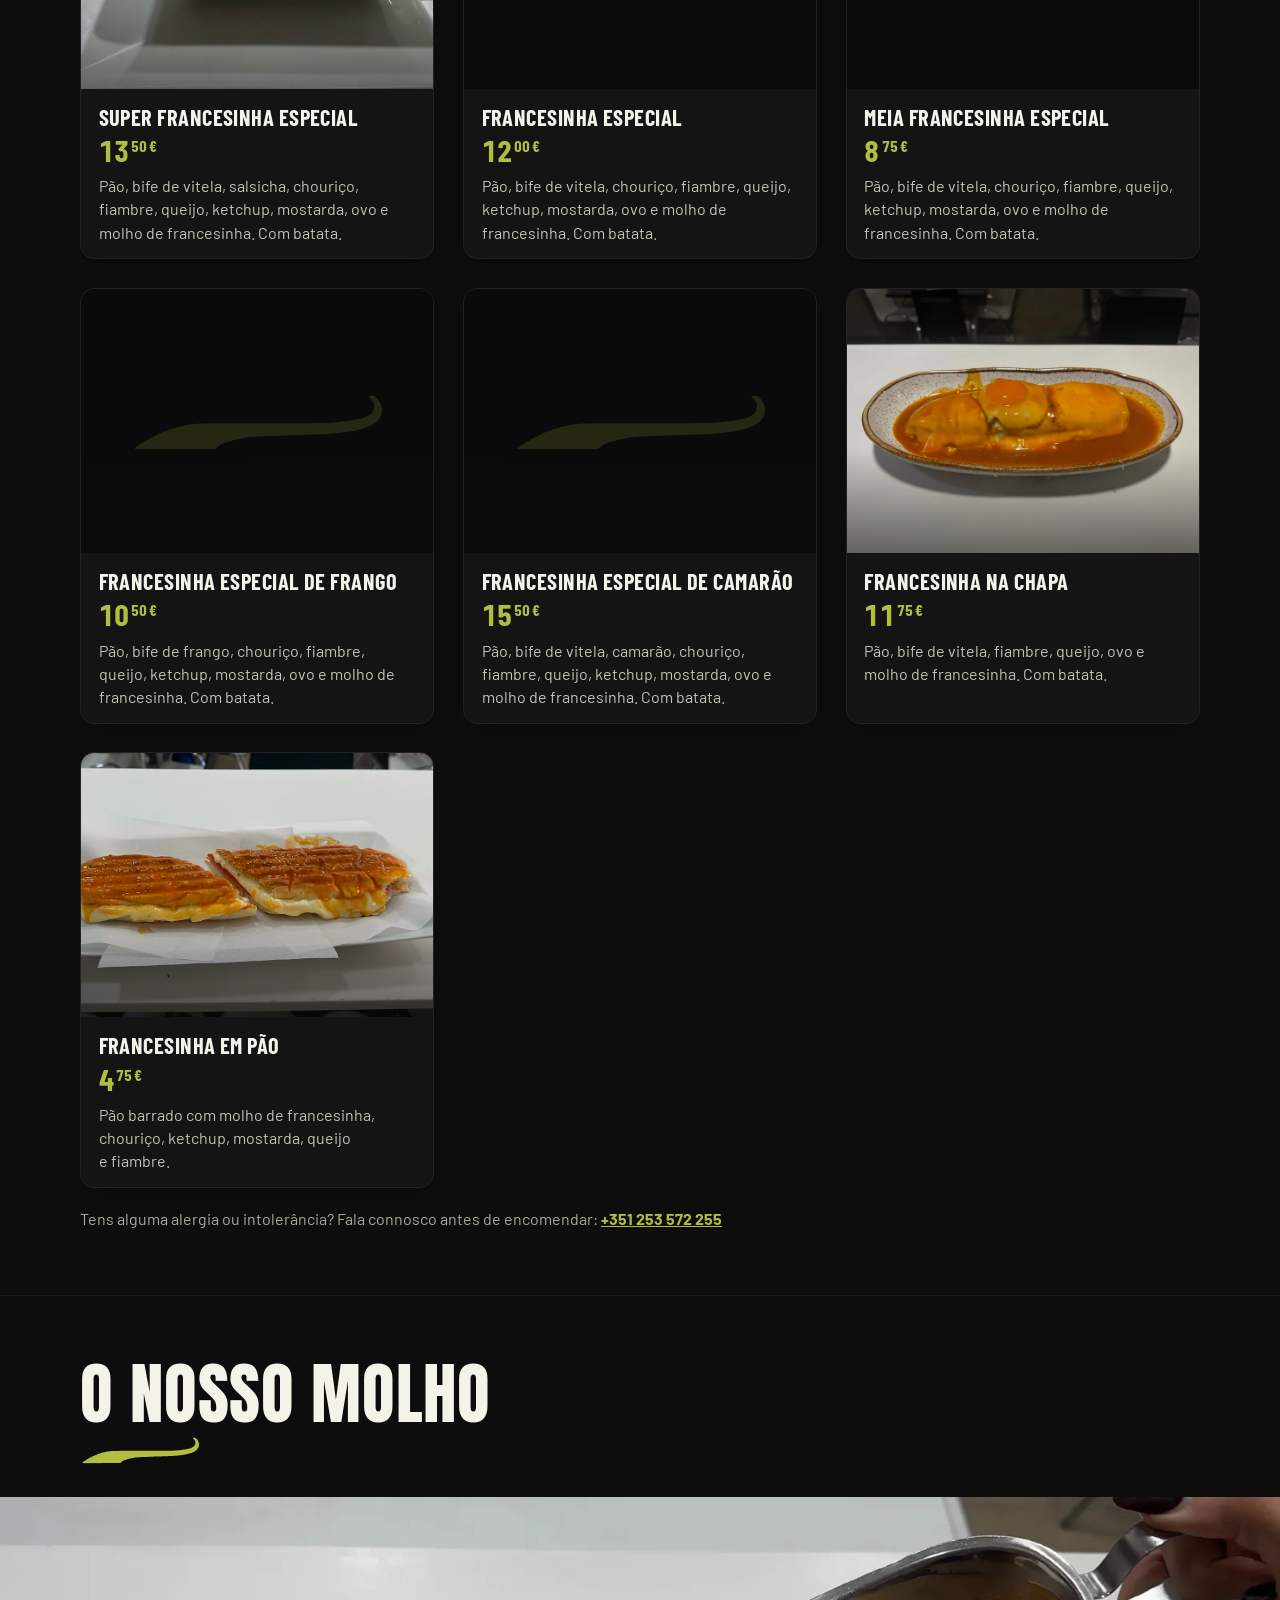
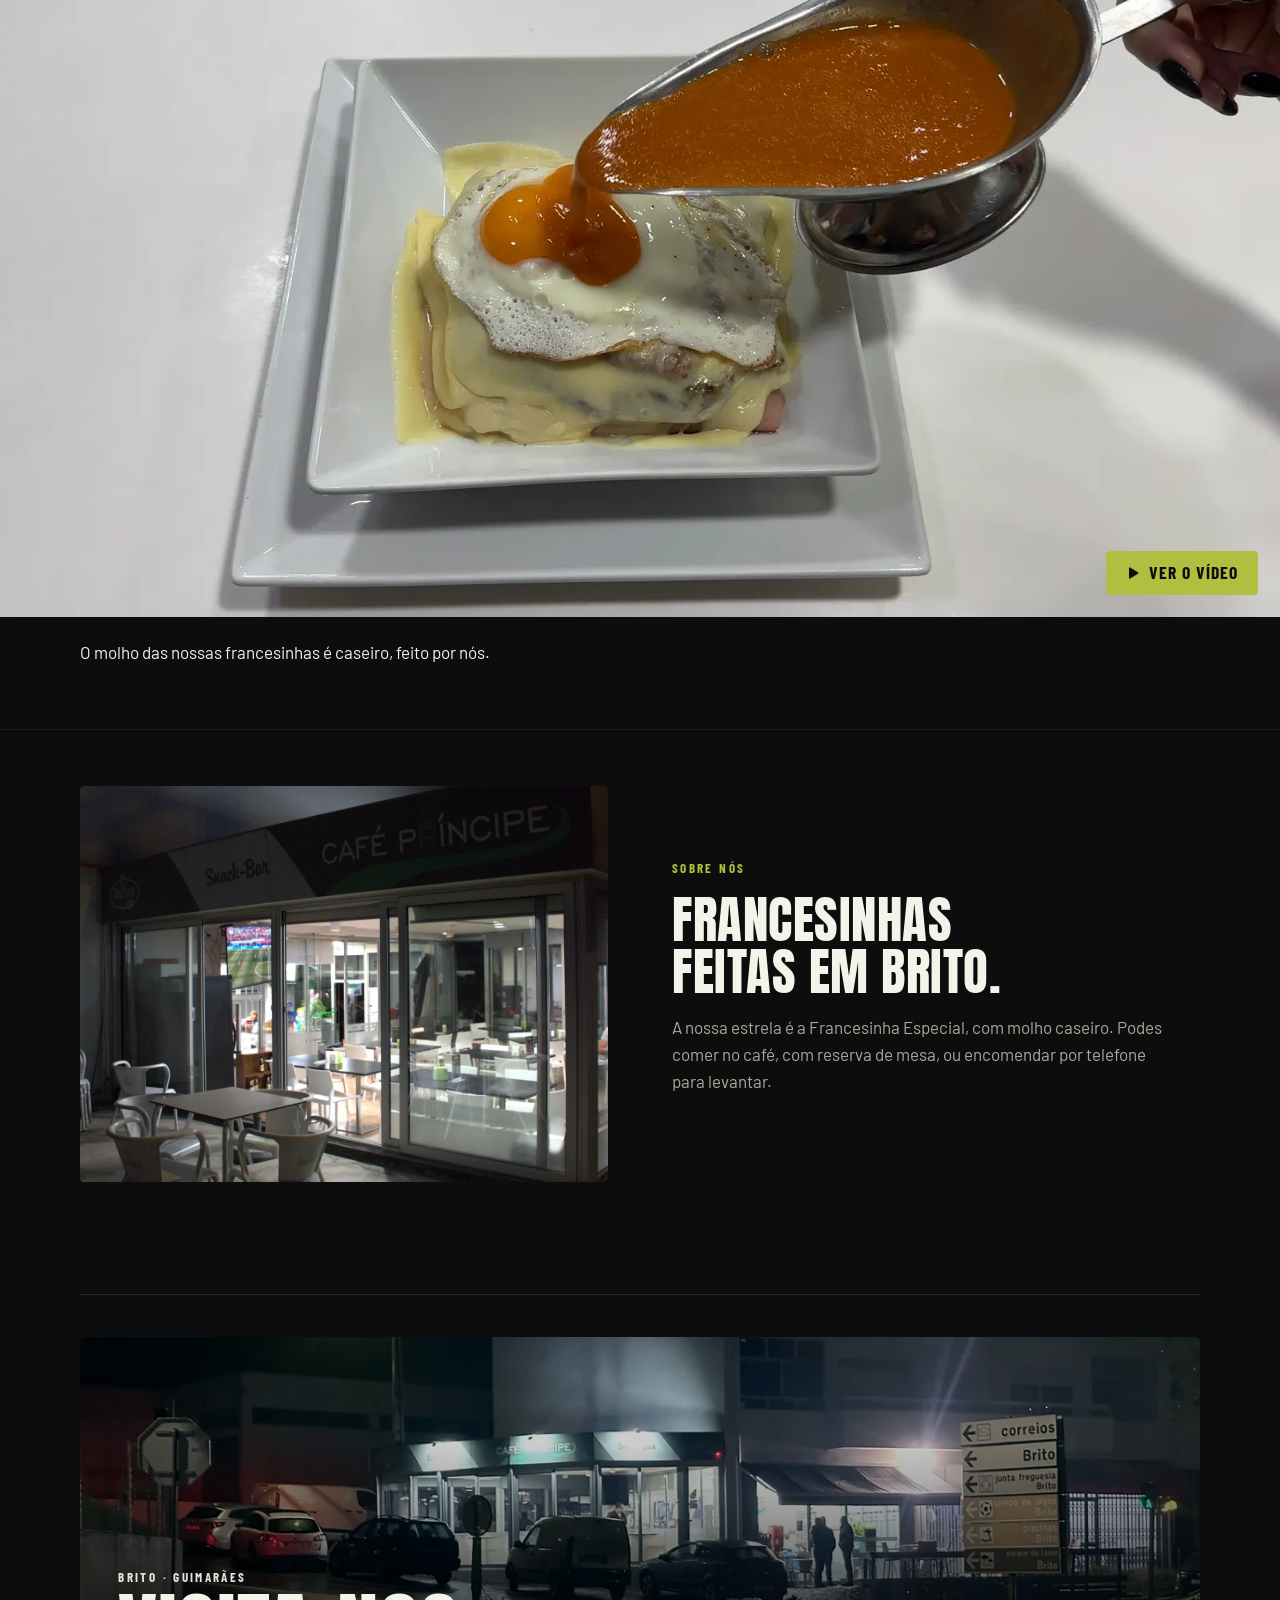
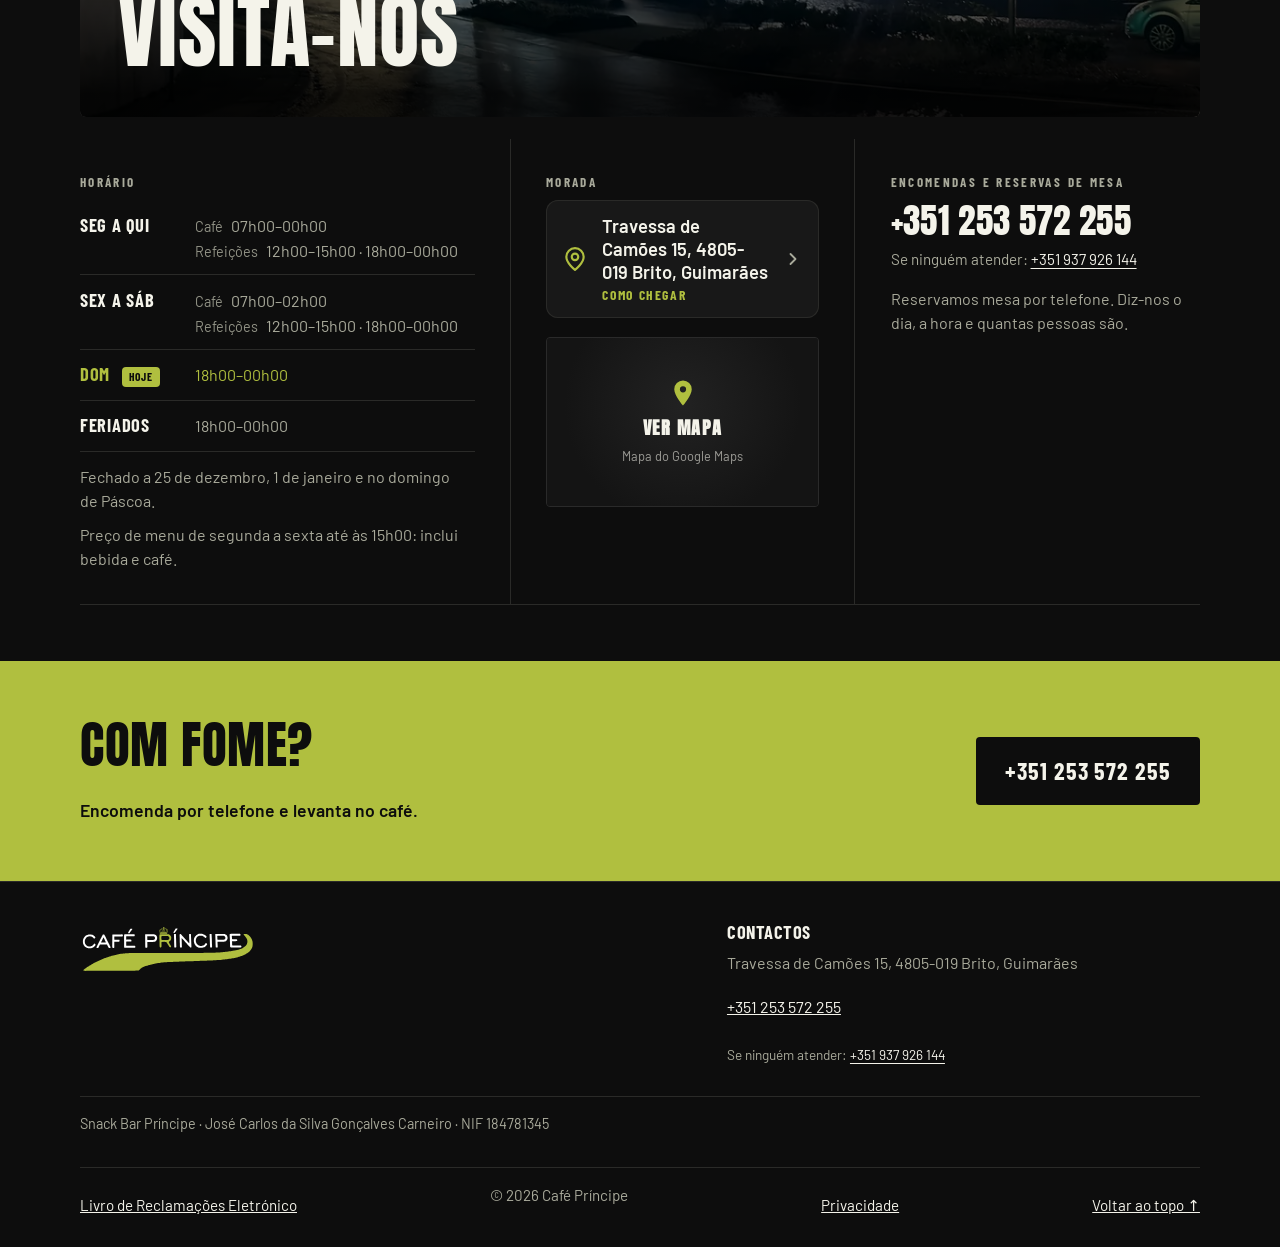
==== commit 36f9b74d: "fix: definir portugues como idioma predefinido Co-Authored-By: Claude Opus 5.5 <noreply@anthropic.co" ====
--- a/index.html
+++ b/index.html
@@ -31,9 +31,9 @@
 <link rel="preload" as="font" type="font/woff2" href="/fonts/barlow-500-latin.woff2" crossorigin>
 <link rel="preload" as="font" type="font/woff2" href="/fonts/barlow-600-latin.woff2" crossorigin>
 <link rel="preload" as="font" type="font/woff2" href="/fonts/barlow-condensed-600-latin.woff2" crossorigin>
-<link rel="stylesheet" href="/css/estilo.css?v=57d61603">
-<meta name="versao" content="57d61603">
-<script>document.documentElement.classList.add("js");if(!(navigator.serviceWorker&&navigator.serviceWorker.controller)){[["/img/hero.webp","(min-width:821px)"],["/img/hero-v-francesinha-especial.webp","(max-width:820px)"]].forEach(function(x){var k=document.createElement("link");k.rel="preload";k.as="image";k.href=x[0];k.media=x[1];k.setAttribute("fetchpriority","high");document.head.appendChild(k)})}setTimeout(function(){document.documentElement.classList.add("pronto")},1500);try{var l=(localStorage.getItem("idioma")||navigator.language||"pt").slice(0,2).toLowerCase();if(/^(en|fr|de|es)$/.test(l)){var k=document.createElement("link");k.rel="preload";k.as="script";k.href="/js/traducoes.js?v="+document.querySelector("meta[name=versao]").content;document.head.appendChild(k)}}catch(e){}</script>
+<link rel="stylesheet" href="/css/estilo.css?v=361de828">
+<meta name="versao" content="361de828">
+<script>document.documentElement.classList.add("js");if(!(navigator.serviceWorker&&navigator.serviceWorker.controller)){[["/img/hero.webp","(min-width:821px)"],["/img/hero-v-francesinha-especial.webp","(max-width:820px)"]].forEach(function(x){var k=document.createElement("link");k.rel="preload";k.as="image";k.href=x[0];k.media=x[1];k.setAttribute("fetchpriority","high");document.head.appendChild(k)})}setTimeout(function(){document.documentElement.classList.add("pronto")},1500);try{var l=(localStorage.getItem("idioma")||"pt").slice(0,2).toLowerCase();if(/^(en|fr|de|es)$/.test(l)){var k=document.createElement("link");k.rel="preload";k.as="script";k.href="/js/traducoes.js?v="+document.querySelector("meta[name=versao]").content;document.head.appendChild(k)}}catch(e){}</script>
 </head>
 <body>
 
@@ -247,13 +247,13 @@
 </footer>
 
 
-<script defer src="/js/idiomas.js?v=57d61603"></script>
-<script defer src="/js/menu.js?v=57d61603"></script>
-<script defer src="/js/cafe.js?v=57d61603"></script>
-<script defer src="/js/ui-base.js?v=57d61603"></script>
-<script defer src="/js/ui-menu.js?v=57d61603"></script>
-<script defer src="/js/ui-pedido.js?v=57d61603"></script>
-<script defer src="/js/ui-pesquisa.js?v=57d61603"></script>
-<script defer src="/js/ui-topo.js?v=57d61603"></script>
+<script defer src="/js/idiomas.js?v=361de828"></script>
+<script defer src="/js/menu.js?v=361de828"></script>
+<script defer src="/js/cafe.js?v=361de828"></script>
+<script defer src="/js/ui-base.js?v=361de828"></script>
+<script defer src="/js/ui-menu.js?v=361de828"></script>
+<script defer src="/js/ui-pedido.js?v=361de828"></script>
+<script defer src="/js/ui-pesquisa.js?v=361de828"></script>
+<script defer src="/js/ui-topo.js?v=361de828"></script>
 </body>
 </html>
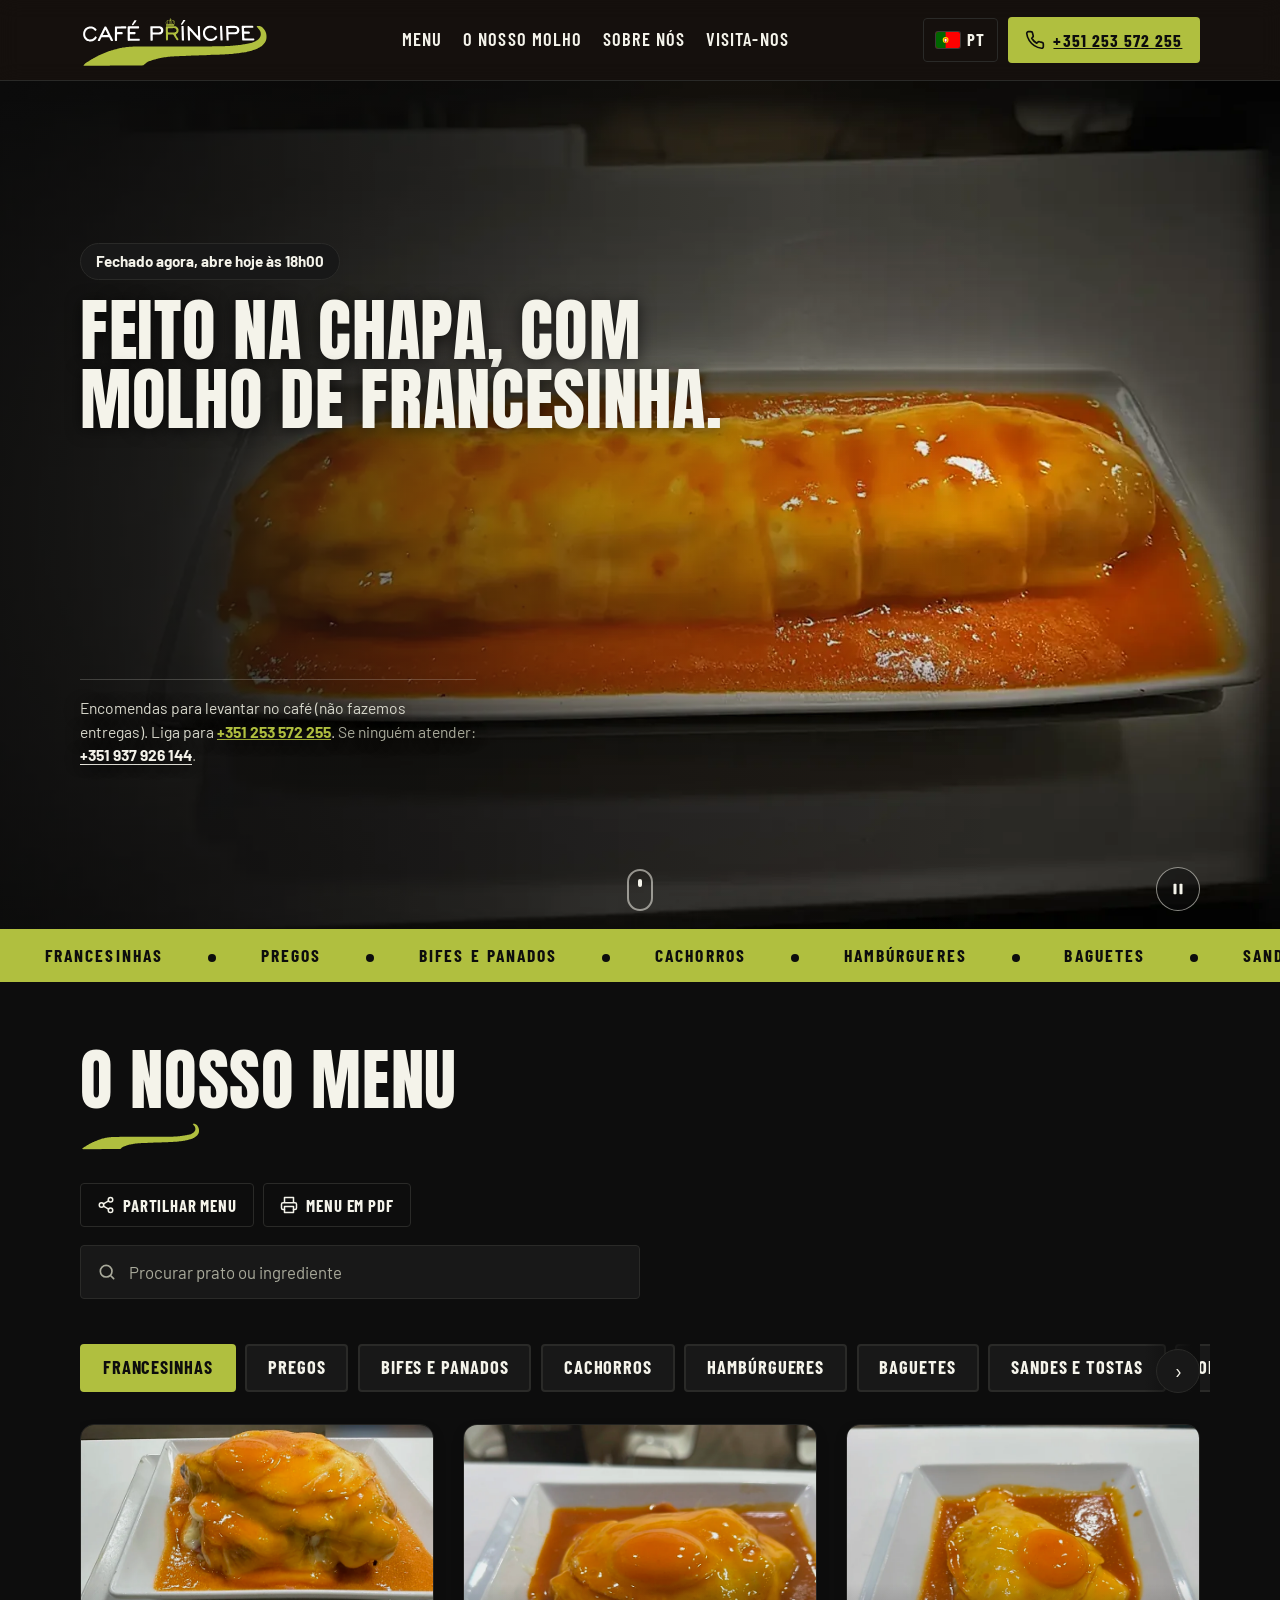
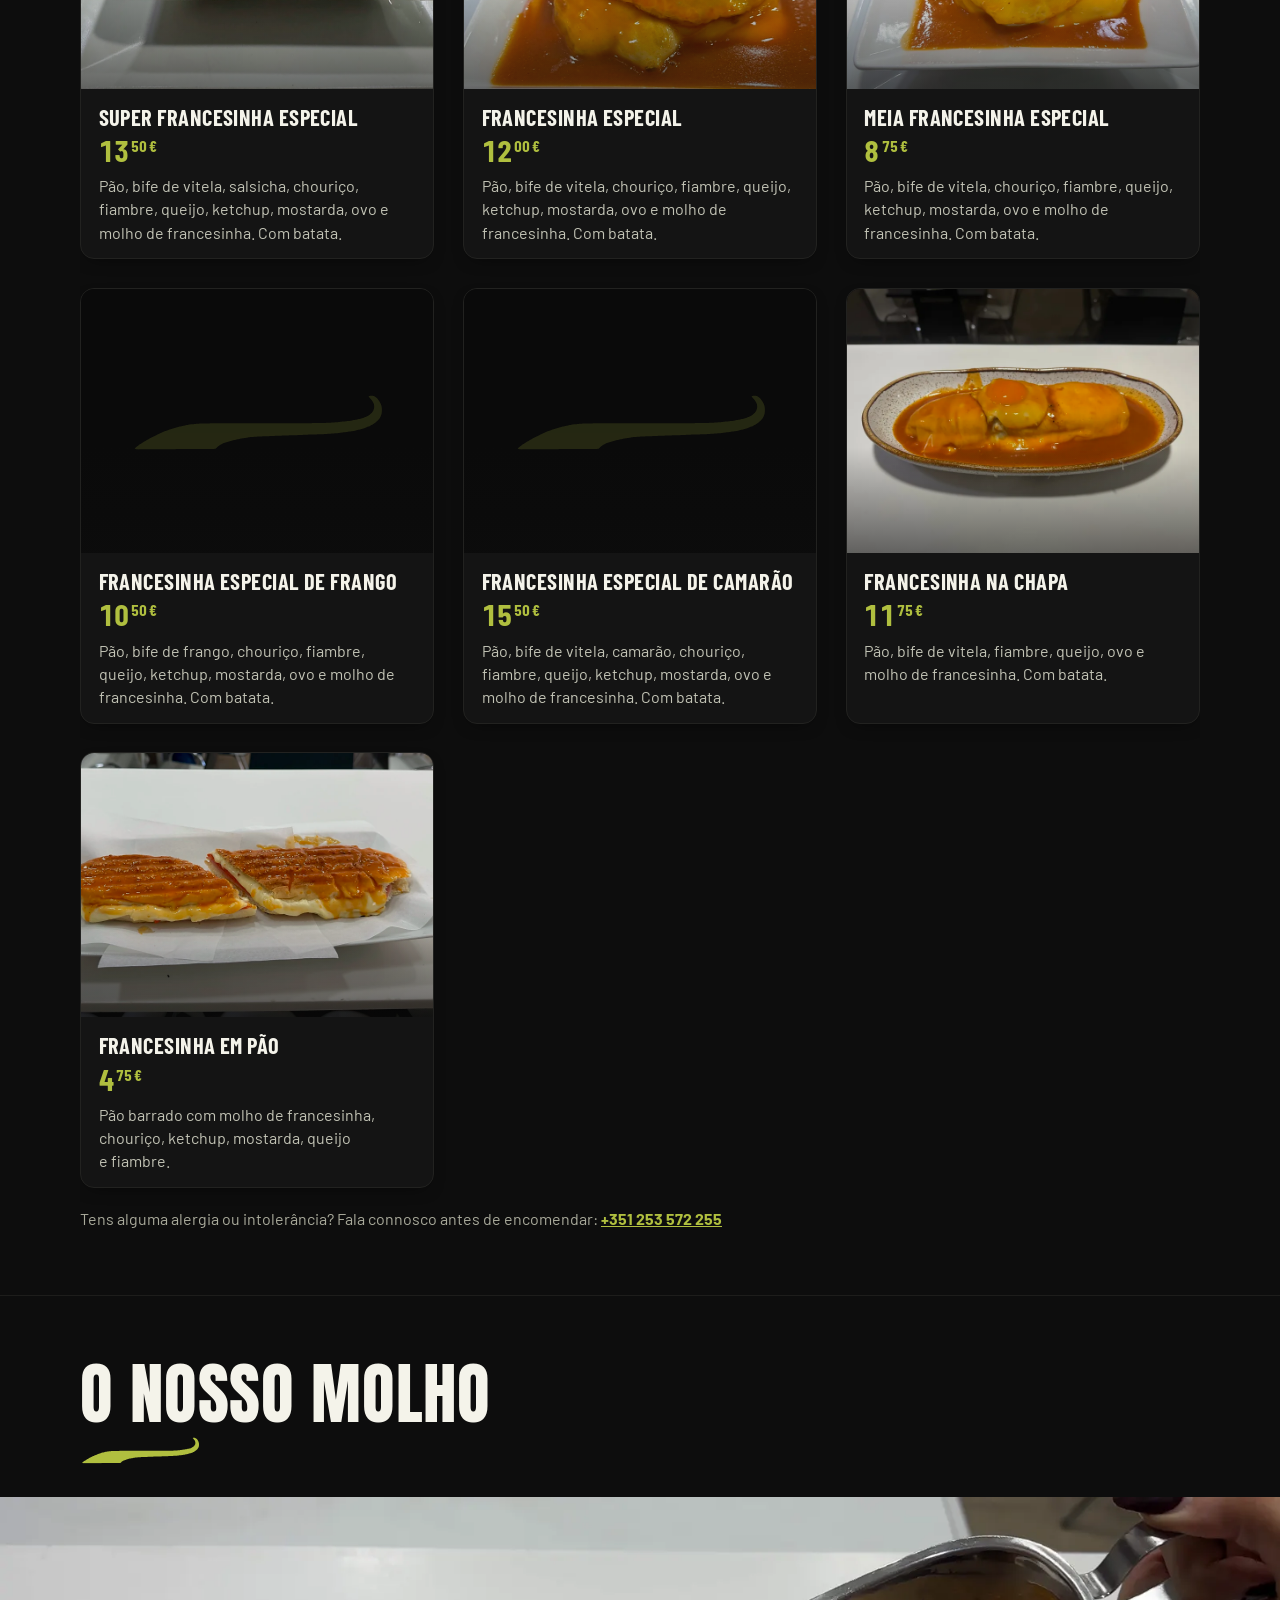
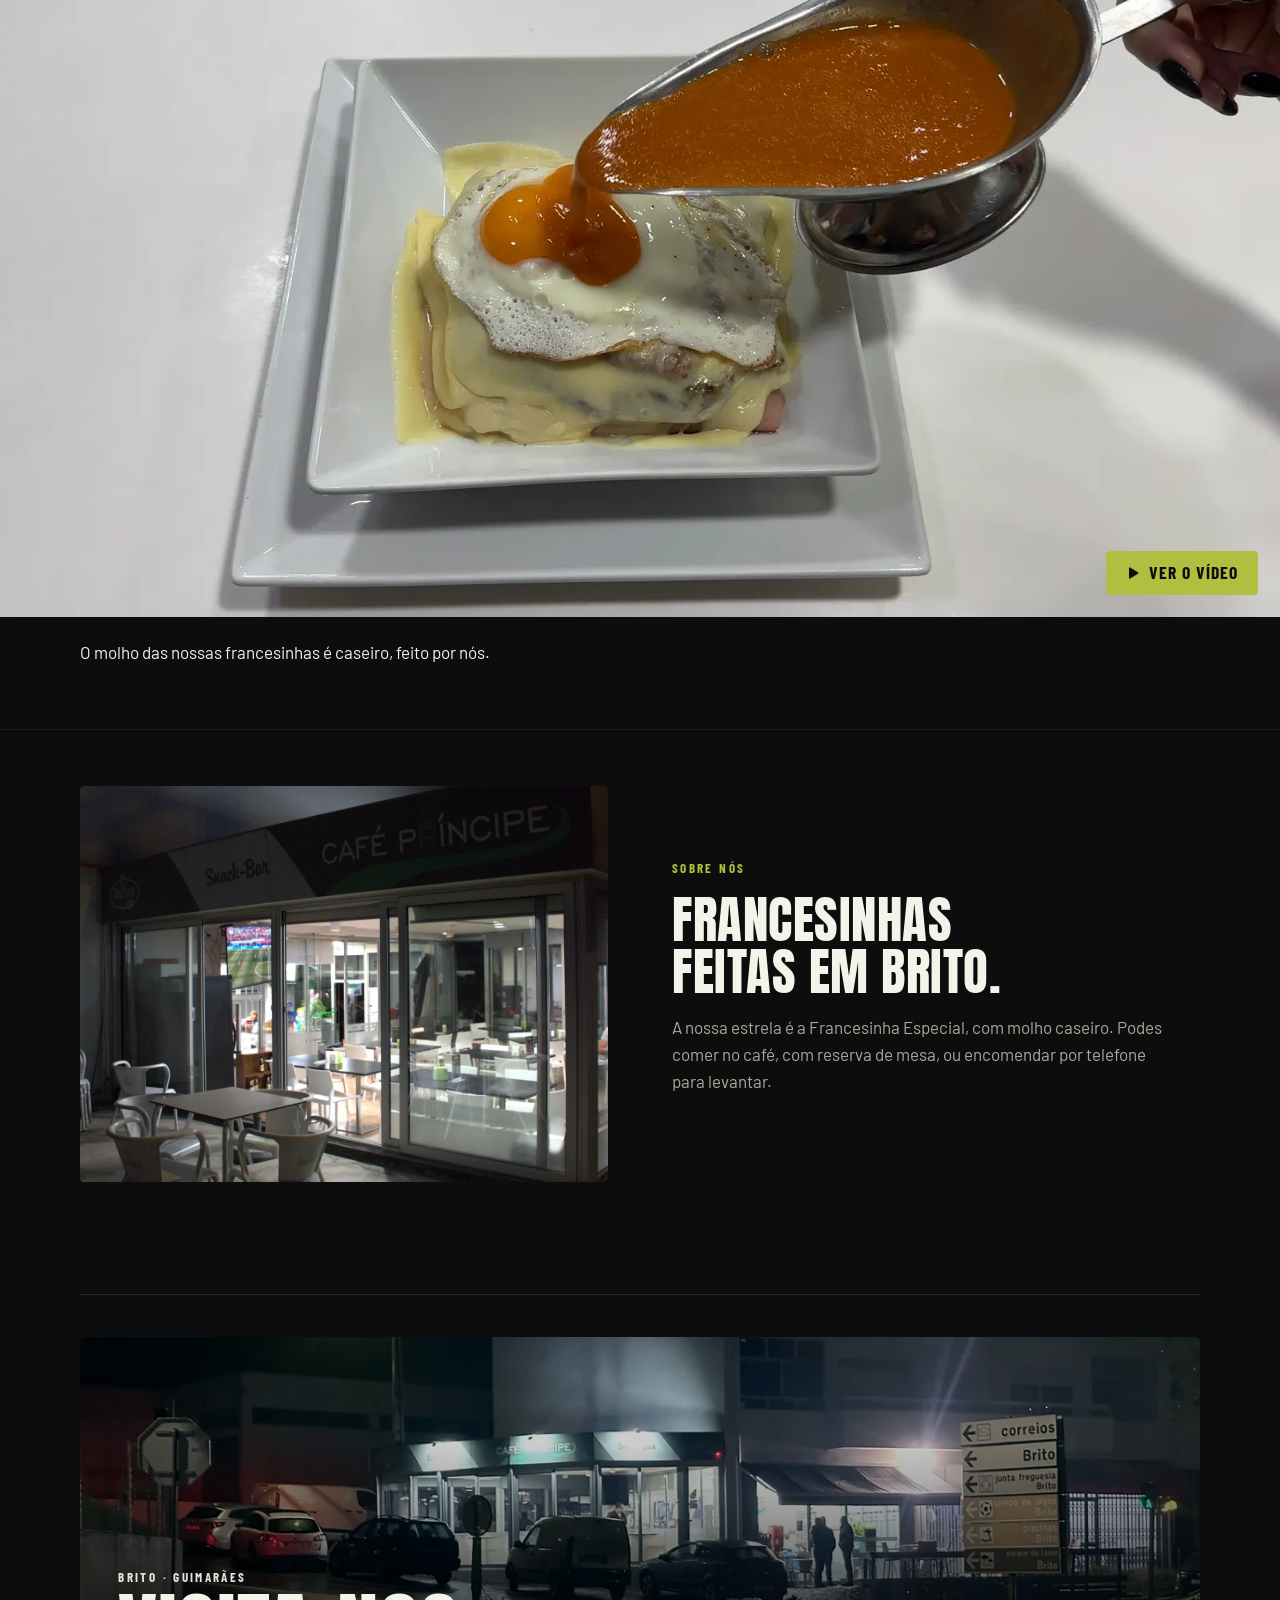
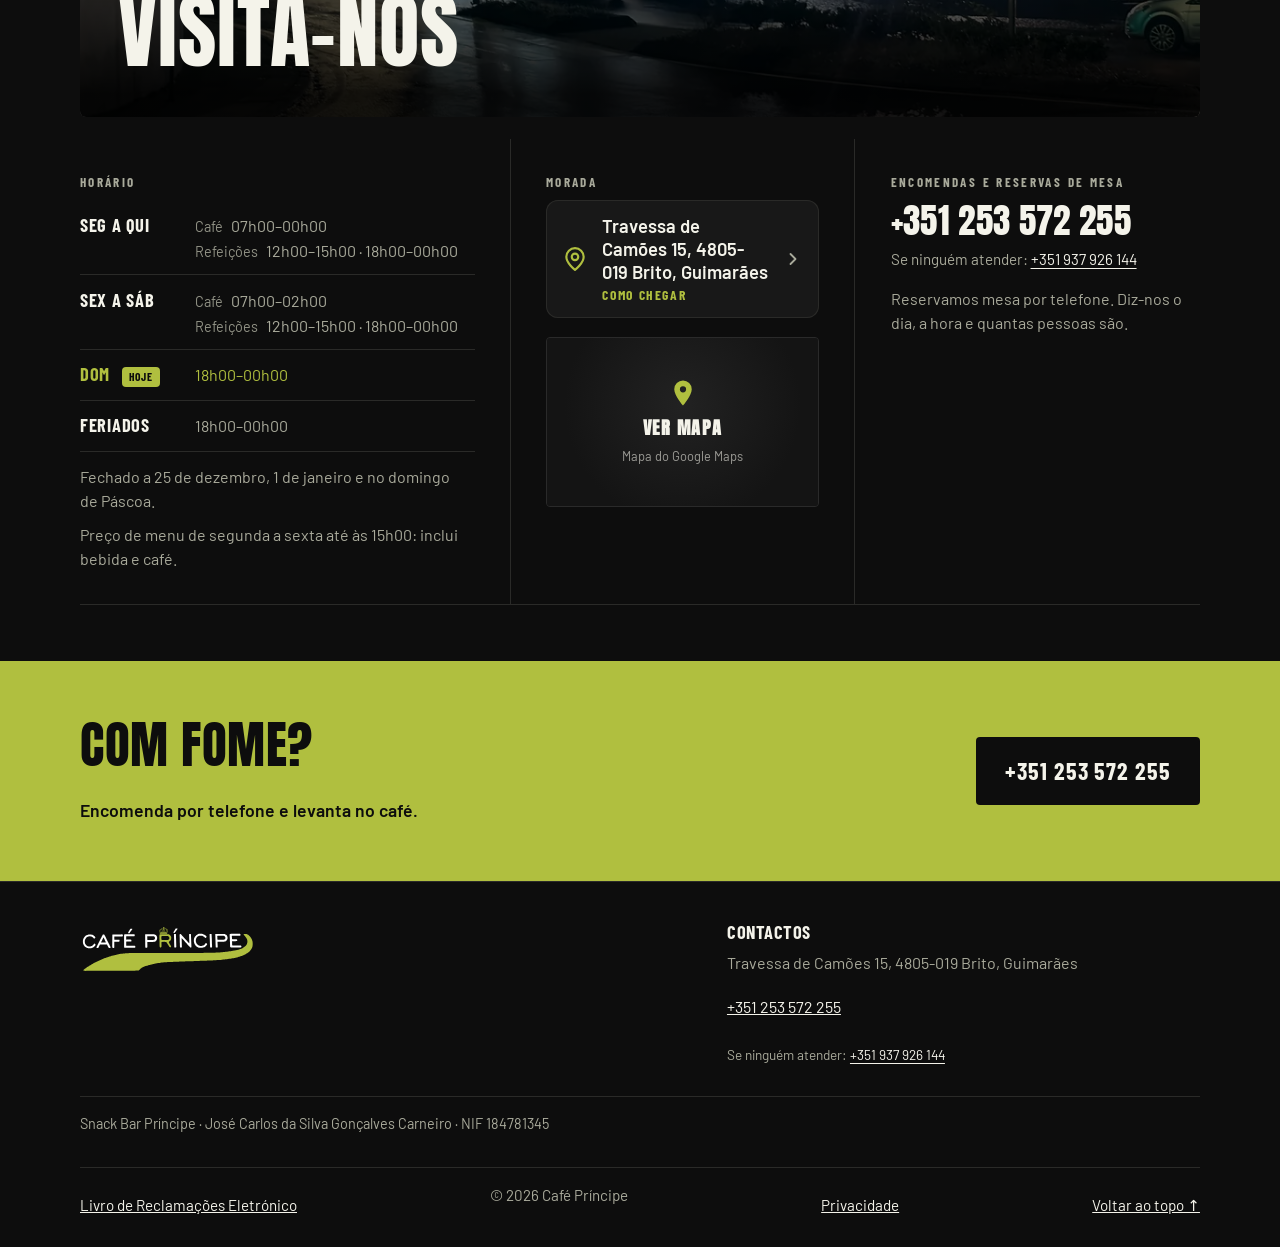
==== commit 23c70c24: "fix: corrigir acessibilidade e navegacao mobile - Cabecalho: esconder a navegacao vazia quando os li" ====
--- a/index.html
+++ b/index.html
@@ -31,8 +31,8 @@
 <link rel="preload" as="font" type="font/woff2" href="/fonts/barlow-500-latin.woff2" crossorigin>
 <link rel="preload" as="font" type="font/woff2" href="/fonts/barlow-600-latin.woff2" crossorigin>
 <link rel="preload" as="font" type="font/woff2" href="/fonts/barlow-condensed-600-latin.woff2" crossorigin>
-<link rel="stylesheet" href="/css/estilo.css?v=361de828">
-<meta name="versao" content="361de828">
+<link rel="stylesheet" href="/css/estilo.css?v=44530674">
+<meta name="versao" content="44530674">
 <script>document.documentElement.classList.add("js");if(!(navigator.serviceWorker&&navigator.serviceWorker.controller)){[["/img/hero.webp","(min-width:821px)"],["/img/hero-v-francesinha-especial.webp","(max-width:820px)"]].forEach(function(x){var k=document.createElement("link");k.rel="preload";k.as="image";k.href=x[0];k.media=x[1];k.setAttribute("fetchpriority","high");document.head.appendChild(k)})}setTimeout(function(){document.documentElement.classList.add("pronto")},1500);try{var l=(localStorage.getItem("idioma")||"pt").slice(0,2).toLowerCase();if(/^(en|fr|de|es)$/.test(l)){var k=document.createElement("link");k.rel="preload";k.as="script";k.href="/js/traducoes.js?v="+document.querySelector("meta[name=versao]").content;document.head.appendChild(k)}}catch(e){}</script>
 </head>
 <body>
@@ -247,13 +247,13 @@
 </footer>
 
 
-<script defer src="/js/idiomas.js?v=361de828"></script>
-<script defer src="/js/menu.js?v=361de828"></script>
-<script defer src="/js/cafe.js?v=361de828"></script>
-<script defer src="/js/ui-base.js?v=361de828"></script>
-<script defer src="/js/ui-menu.js?v=361de828"></script>
-<script defer src="/js/ui-pedido.js?v=361de828"></script>
-<script defer src="/js/ui-pesquisa.js?v=361de828"></script>
-<script defer src="/js/ui-topo.js?v=361de828"></script>
+<script defer src="/js/idiomas.js?v=44530674"></script>
+<script defer src="/js/menu.js?v=44530674"></script>
+<script defer src="/js/cafe.js?v=44530674"></script>
+<script defer src="/js/ui-base.js?v=44530674"></script>
+<script defer src="/js/ui-menu.js?v=44530674"></script>
+<script defer src="/js/ui-pedido.js?v=44530674"></script>
+<script defer src="/js/ui-pesquisa.js?v=44530674"></script>
+<script defer src="/js/ui-topo.js?v=44530674"></script>
 </body>
 </html>
--- a/css/estilo.css
+++ b/css/estilo.css
@@ -270,6 +270,9 @@
 .nota-analitica[hidden]{display:none}
 /* --- acessibilidade: pausa do movimento, janela de privacidade --- */
 .links-nav{display:block}
+/* sem ligações à vista, a navegação também sai do cabeçalho: vazia, ocupava os espaços entre itens e empurrava o botão de ligar para fora do ecrã (320 px) */
+@media (max-width:1260px){.links-nav{display:none}}
+header.nav-compacta .links-nav{display:none}
 .pausa{position:absolute;z-index:4;right:calc((100% - min(1120px,92%))/2);bottom:1.1rem;width:44px;height:44px;display:grid;place-items:center;border-radius:50%;border:1.5px solid rgba(244,243,234,.55);background:rgba(13,13,13,.55);color:var(--creme);cursor:pointer;transition:border-color .2s,color .2s}
 .pausa:hover{border-color:var(--lima);color:var(--lima)}
 .pausa svg{width:18px;height:18px}
@@ -476,8 +479,8 @@
   #grelha .card:not(.card--destaque) .ver-mais{font-size:.82rem;letter-spacing:.04em}
 }
 
-/* telemóvel: sem botão de pausa na foto do topo (toca-se na foto ou desliza-se para mudar de prato) */
-@media (max-width:820px){.pausa{display:none}}
+/* telemóvel: o botão de pausa fica no canto de cima da foto, com 44 px de área de toque (pausa o carrossel, a faixa das categorias e o vídeo) */
+@media (max-width:820px){.pausa{width:44px;height:44px}}
 
 /* a entrada anima o conjunto (cartão + botão "+") para não ficarem desencontrados enquanto os cartões deslizam */
 .card-wrap:has(>.card.novo){animation:entraLado .45s cubic-bezier(.2,.8,.2,1) backwards;animation-delay:calc(var(--i)*60ms)}
@@ -493,8 +496,6 @@
 .hero-entrada>.btn{animation:entra .4s cubic-bezier(.2,.8,.2,1) .1s backwards}
 .btn::after{display:none}
 
-/* sem botão de pausa na foto do topo (em nenhum ecrã) */
-.pausa{display:none!important}
 
 
 /* ============ SOBRE NÓS, VISITA-NOS E PERGUNTAS (secções finais) ============ */
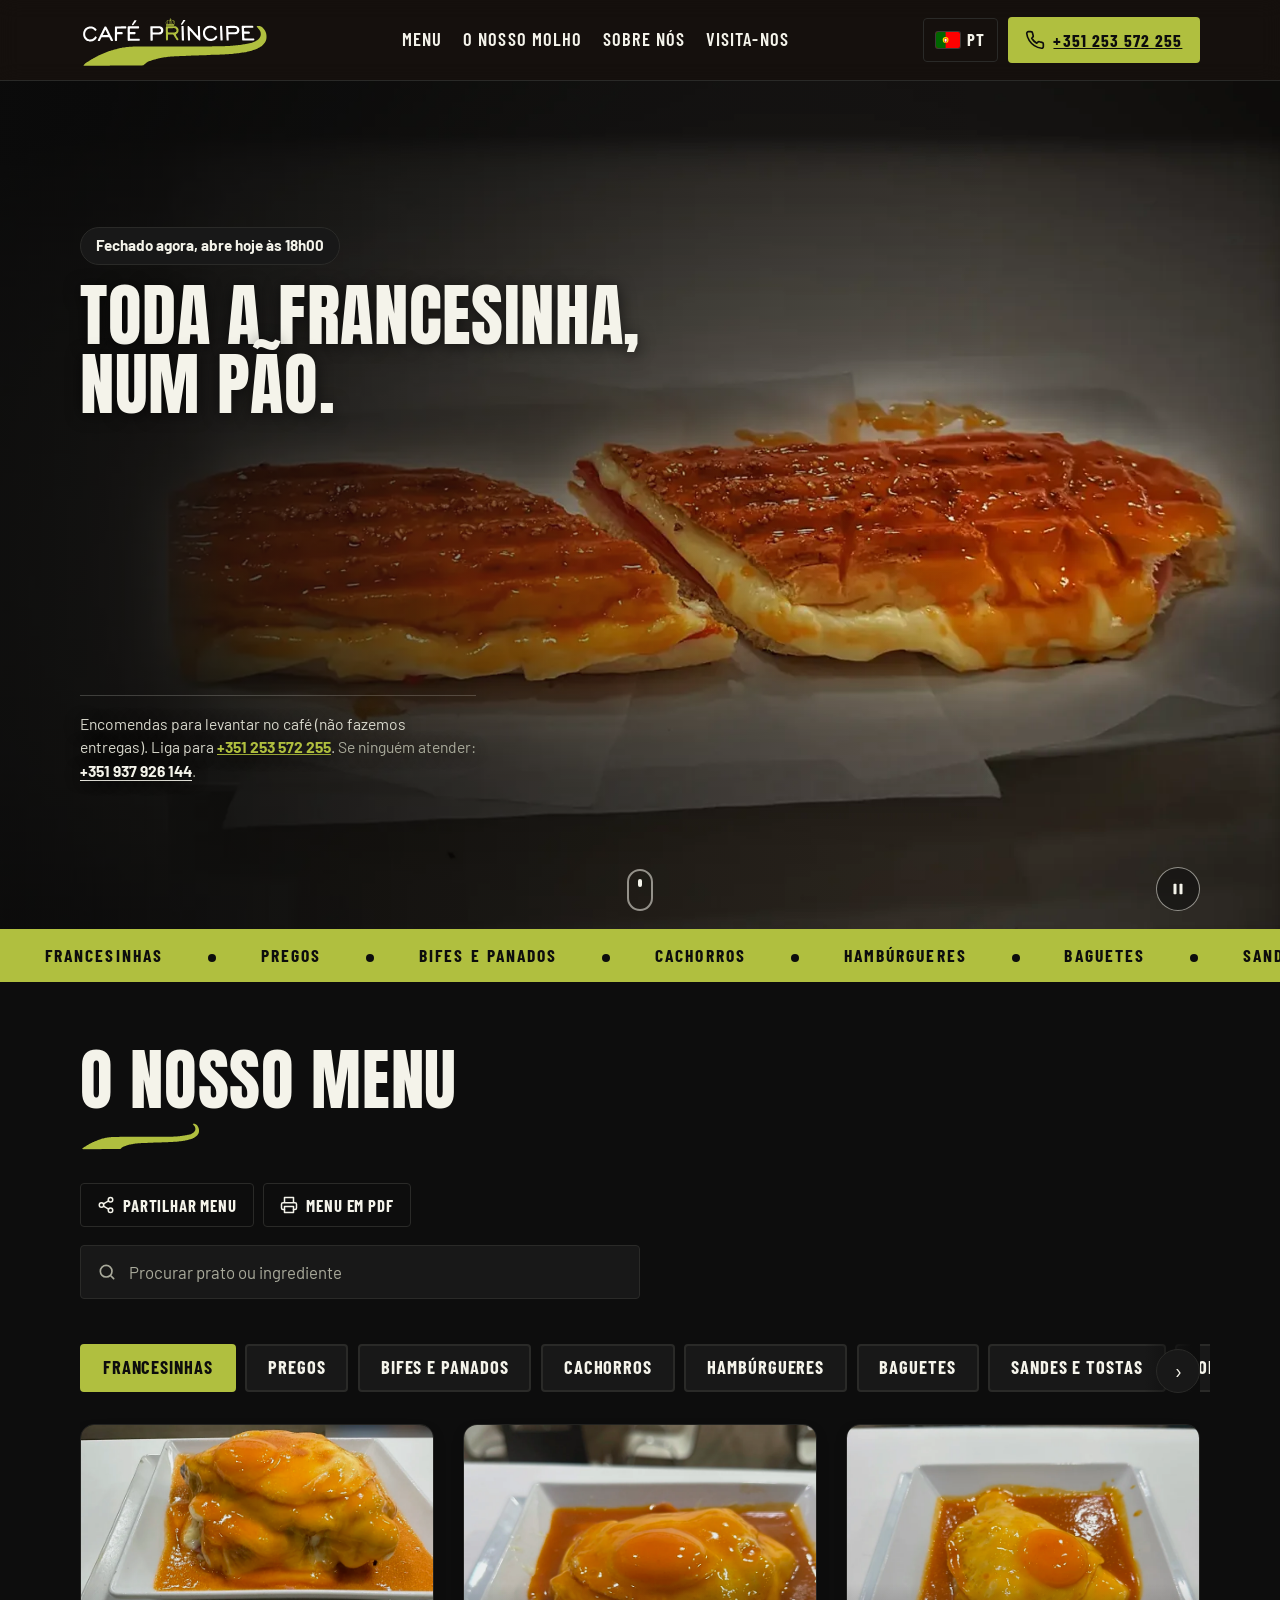
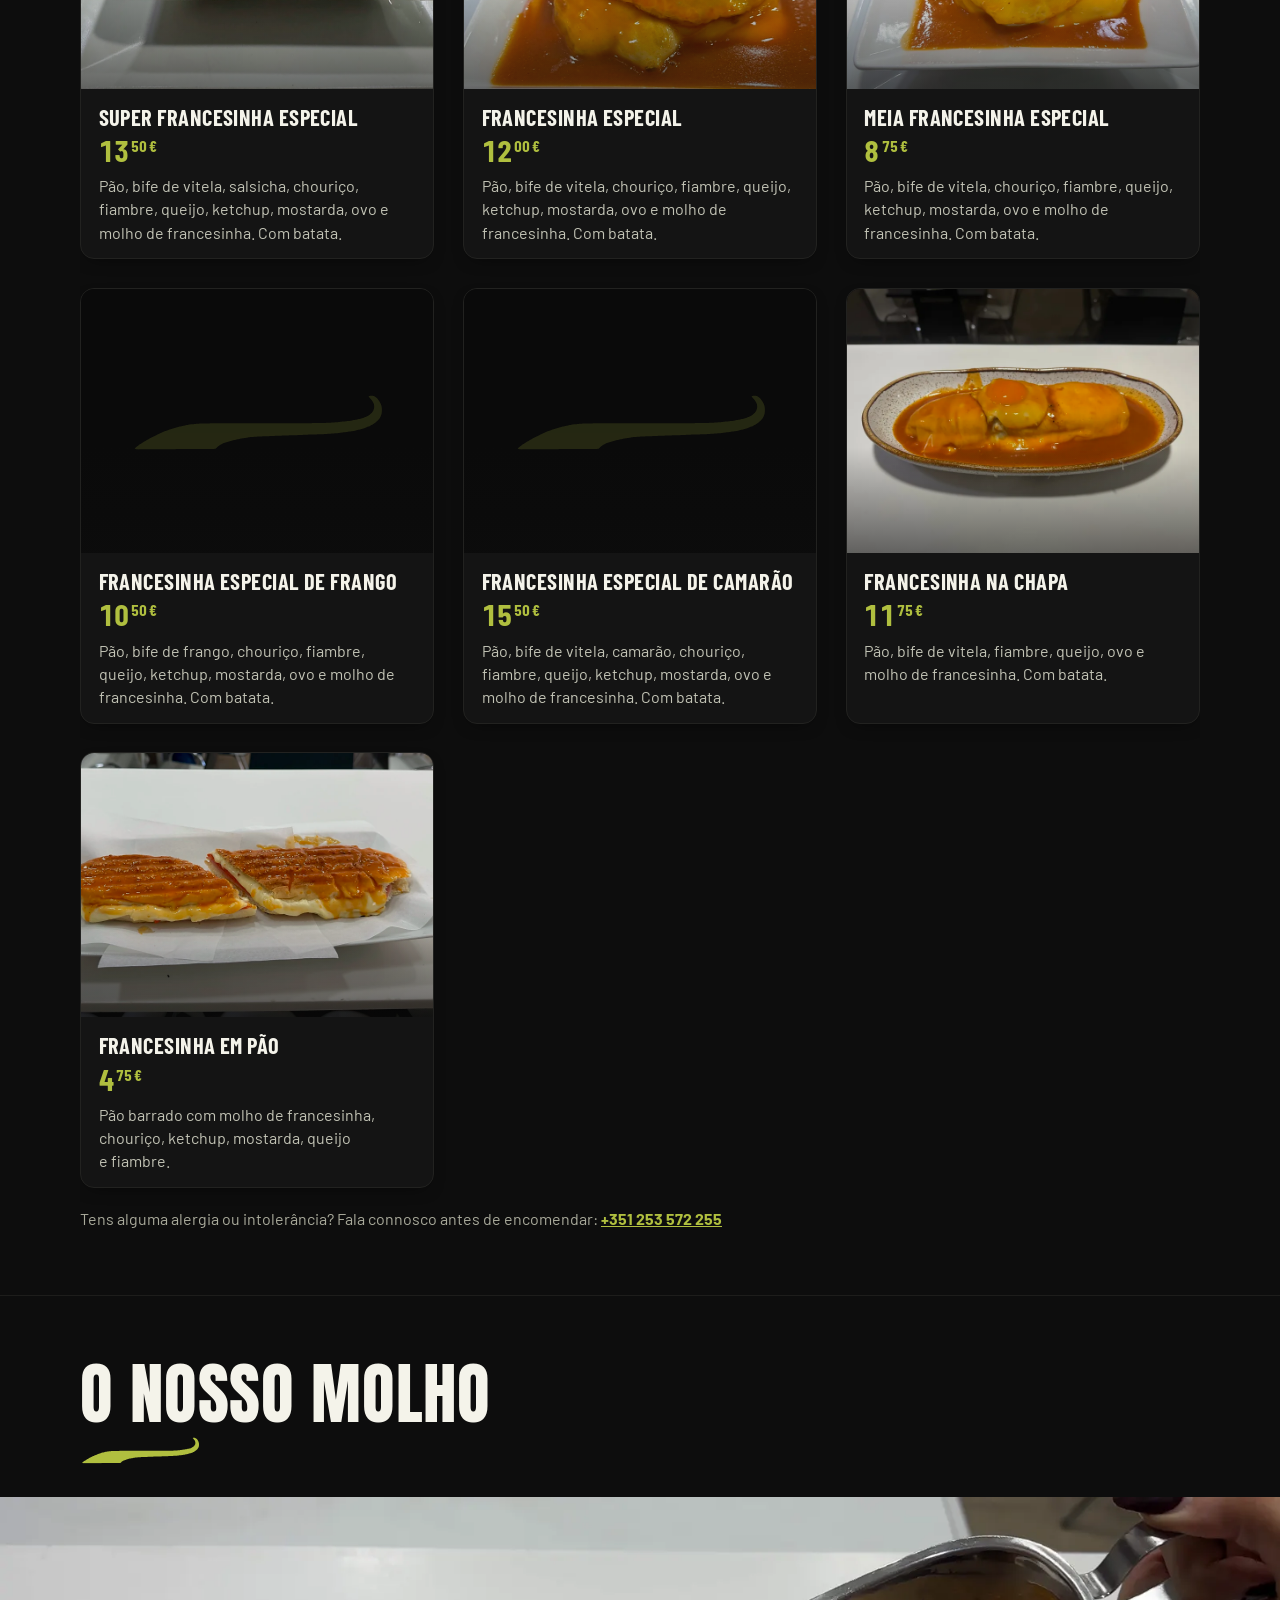
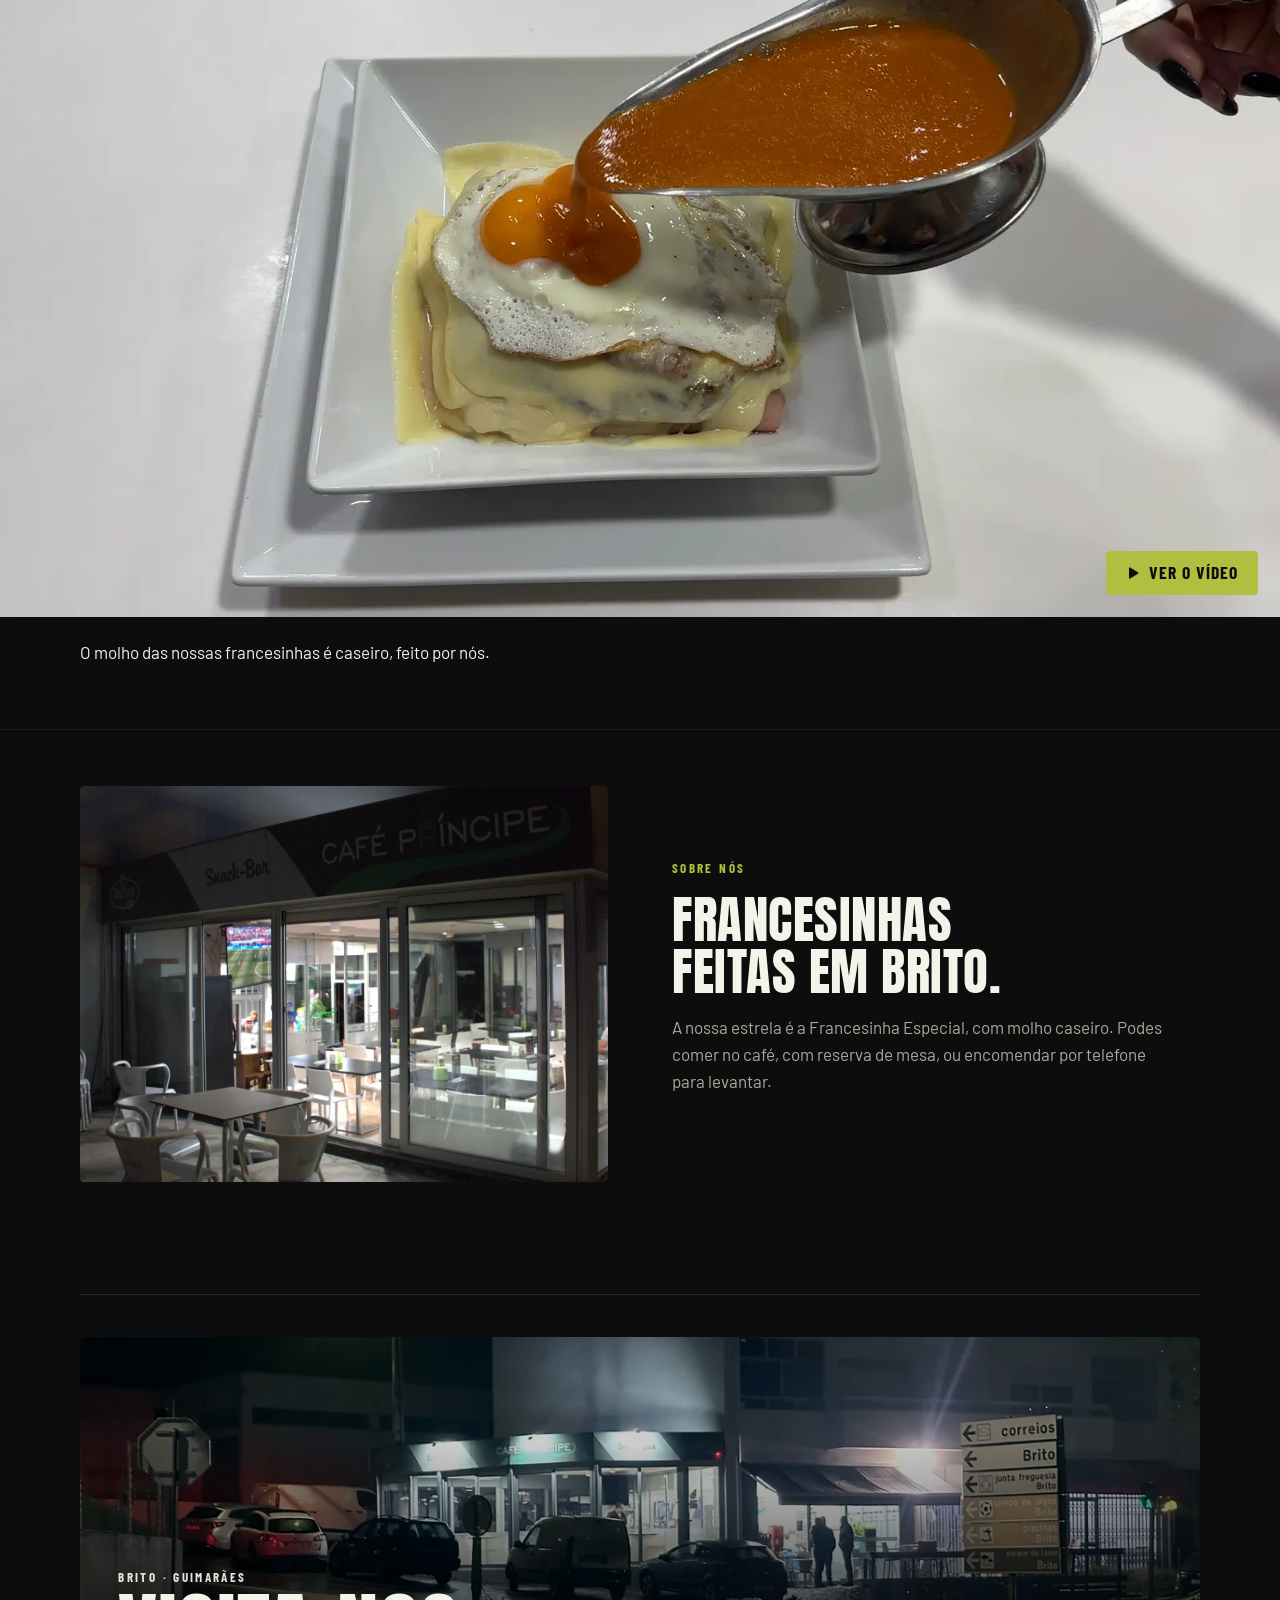
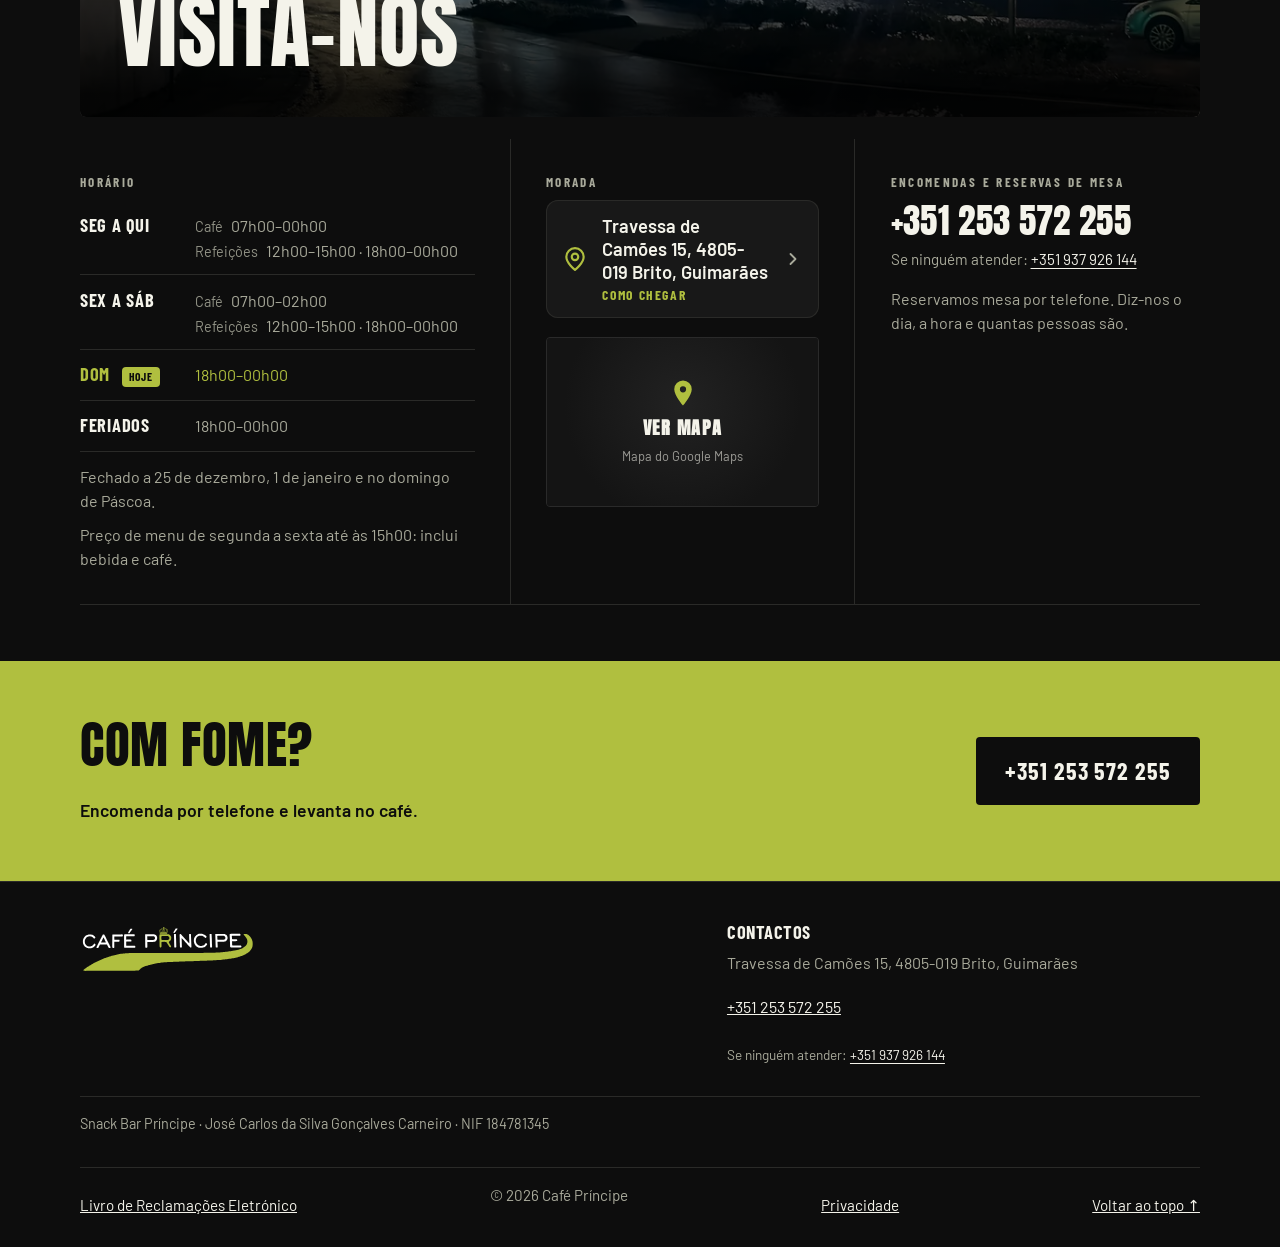
==== commit 69d895ce: "fix: preservar foco ao redesenhar menu Quando o menu e redesenhado com um cartao focado (ex.: as tra" ====
--- a/index.html
+++ b/index.html
@@ -31,8 +31,8 @@
 <link rel="preload" as="font" type="font/woff2" href="/fonts/barlow-500-latin.woff2" crossorigin>
 <link rel="preload" as="font" type="font/woff2" href="/fonts/barlow-600-latin.woff2" crossorigin>
 <link rel="preload" as="font" type="font/woff2" href="/fonts/barlow-condensed-600-latin.woff2" crossorigin>
-<link rel="stylesheet" href="/css/estilo.css?v=44530674">
-<meta name="versao" content="44530674">
+<link rel="stylesheet" href="/css/estilo.css?v=d9f16c5b">
+<meta name="versao" content="d9f16c5b">
 <script>document.documentElement.classList.add("js");if(!(navigator.serviceWorker&&navigator.serviceWorker.controller)){[["/img/hero.webp","(min-width:821px)"],["/img/hero-v-francesinha-especial.webp","(max-width:820px)"]].forEach(function(x){var k=document.createElement("link");k.rel="preload";k.as="image";k.href=x[0];k.media=x[1];k.setAttribute("fetchpriority","high");document.head.appendChild(k)})}setTimeout(function(){document.documentElement.classList.add("pronto")},1500);try{var l=(localStorage.getItem("idioma")||"pt").slice(0,2).toLowerCase();if(/^(en|fr|de|es)$/.test(l)){var k=document.createElement("link");k.rel="preload";k.as="script";k.href="/js/traducoes.js?v="+document.querySelector("meta[name=versao]").content;document.head.appendChild(k)}}catch(e){}</script>
 </head>
 <body>
@@ -247,13 +247,13 @@
 </footer>
 
 
-<script defer src="/js/idiomas.js?v=44530674"></script>
-<script defer src="/js/menu.js?v=44530674"></script>
-<script defer src="/js/cafe.js?v=44530674"></script>
-<script defer src="/js/ui-base.js?v=44530674"></script>
-<script defer src="/js/ui-menu.js?v=44530674"></script>
-<script defer src="/js/ui-pedido.js?v=44530674"></script>
-<script defer src="/js/ui-pesquisa.js?v=44530674"></script>
-<script defer src="/js/ui-topo.js?v=44530674"></script>
+<script defer src="/js/idiomas.js?v=d9f16c5b"></script>
+<script defer src="/js/menu.js?v=d9f16c5b"></script>
+<script defer src="/js/cafe.js?v=d9f16c5b"></script>
+<script defer src="/js/ui-base.js?v=d9f16c5b"></script>
+<script defer src="/js/ui-menu.js?v=d9f16c5b"></script>
+<script defer src="/js/ui-pedido.js?v=d9f16c5b"></script>
+<script defer src="/js/ui-pesquisa.js?v=d9f16c5b"></script>
+<script defer src="/js/ui-topo.js?v=d9f16c5b"></script>
 </body>
 </html>
